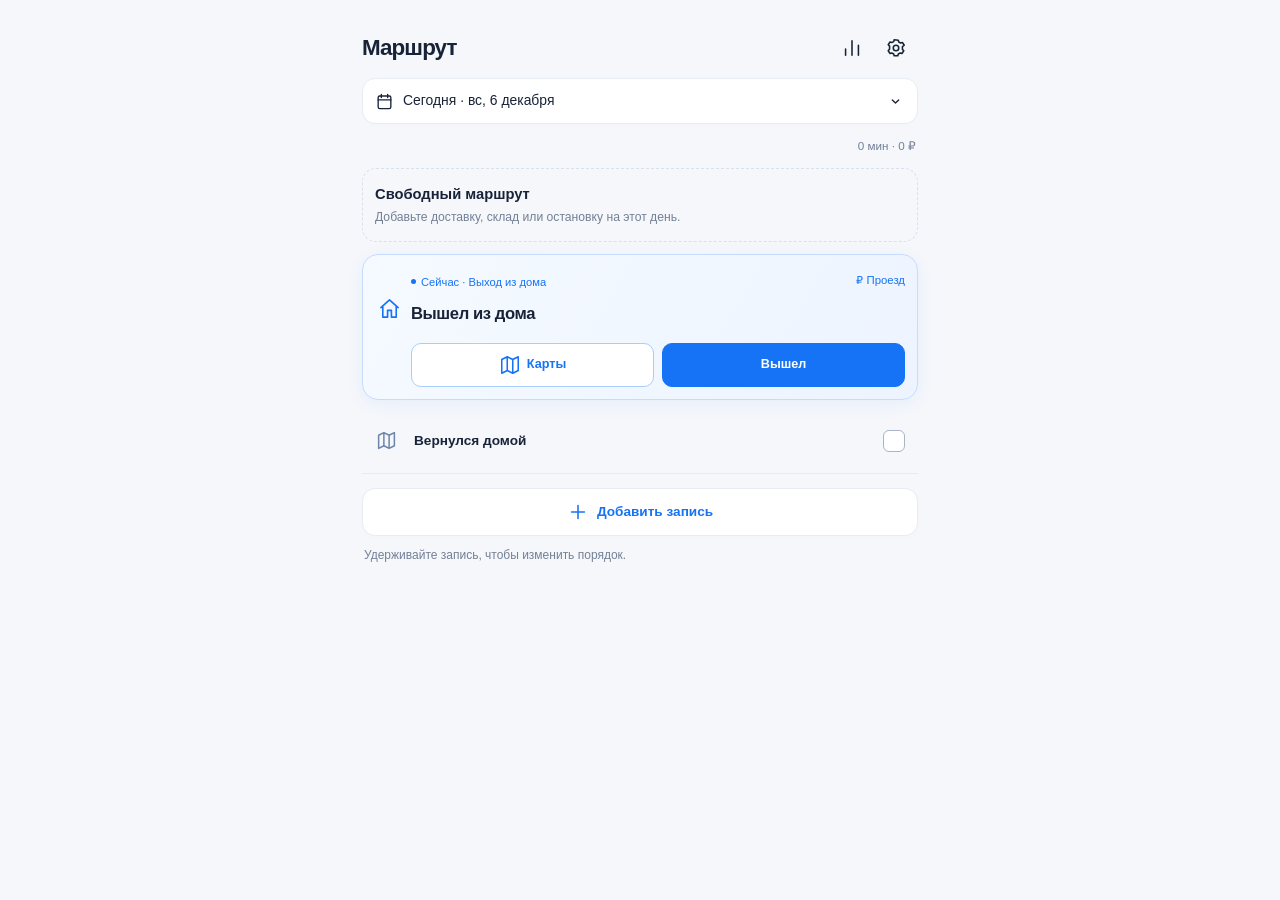
==== index.html @ 7db44a24 "Add files via upload" ====
<!DOCTYPE html>

<html lang="ru">
<head>
<meta charset="utf-8"/>
<meta content="telephone=no" name="format-detection"/>
<meta content="width=device-width, initial-scale=1, viewport-fit=cover" name="viewport"/>
<meta content="#f5f7fb" name="theme-color"/>
<meta content="yes" name="apple-mobile-web-app-capable"/>
<meta content="default" name="apple-mobile-web-app-status-bar-style"/>
<meta content="Маршруты" name="apple-mobile-web-app-title"/>
<link href="./manifest.webmanifest" rel="manifest"/>
<link href="./icons/apple-touch-icon.png" rel="apple-touch-icon"/>
<title>Маршруты доставок</title>
<style>:root{--bg:#f5f7fb;--card:#fff;--text:#182338;--muted:#738096;--border:#e7ecf3;--panel:#eff3f8;--blue:#1673f5;--blue-soft:#eaf3ff;--danger:#dc4b52;--radius:16px;color-scheme:light}
*{box-sizing:border-box}html{font-size:16px;background:var(--bg);-webkit-text-size-adjust:100%;text-size-adjust:100%}body{margin:0;background:var(--bg);color:var(--text);font-family:-apple-system,BlinkMacSystemFont,'Segoe UI',sans-serif;line-height:1.4;-webkit-tap-highlight-color:transparent;overflow-wrap:anywhere}button,input,textarea,select{font:inherit}button,a{touch-action:manipulation}button{color:inherit;cursor:pointer}button:disabled{opacity:.4;cursor:default}button:active:not(:disabled){filter:brightness(.97)}button svg,a svg,.data-symbol svg,.result-check svg{width:22px;height:22px;fill:none;stroke:currentColor;stroke-width:1.7;stroke-linecap:round;stroke-linejoin:round;flex:none}button:focus-visible,a:focus-visible{outline:3px solid #7ab4ff;outline-offset:2px}[hidden]{display:none!important}.sr-only{position:absolute!important;width:1px;height:1px;overflow:hidden;clip-path:inset(50%);white-space:nowrap}.app{width:100%;max-width:600px;margin:auto;padding:max(14px,env(safe-area-inset-top)) max(14px,env(safe-area-inset-right)) calc(28px + env(safe-area-inset-bottom)) max(14px,env(safe-area-inset-left))}.view{display:none;min-width:0}.view.active{display:block;animation:view-in .18s ease-out}h1{font-size:1.4rem;font-weight:650;line-height:1.25;letter-spacing:-.04em;margin:0}h2{font-size:.79rem;color:var(--muted);font-weight:550;margin:24px 2px 9px}h3{margin:0;font-size:1rem;font-weight:600}.muted{color:var(--muted)}.between,.summary-head{display:flex;align-items:center;justify-content:space-between;gap:8px}.icon-btn,.back-btn{min-width:44px;min-height:44px;border:0;border-radius:12px;background:transparent;display:inline-flex;align-items:center;justify-content:center;gap:4px;color:var(--text);padding:8px}.icon-btn{width:44px;height:44px;font-size:26px}.focus-route-head,.profile-head{display:flex;align-items:center;gap:4px;margin-bottom:8px;min-height:44px}.focus-route-head h1{flex:1}.header-actions{display:flex;gap:0}.page-header{display:flex;align-items:center;gap:2px;flex-wrap:wrap;margin-bottom:20px;min-height:44px}.page-header .back-btn span{display:none}.page-header h1{flex:1}.page-sub{font-size:.8rem;color:var(--muted);margin:8px 0 20px;width:100%}.tabs{display:none!important}.card,.data-group,.places-list{background:var(--card);border:1px solid var(--border);border-radius:var(--radius);box-shadow:0 3px 12px #26385103;overflow:hidden}
/* Shared calendar and route summary */
.profile-calendar{border:0;margin-bottom:14px;background:none}.calendar-toggle{width:100%;display:flex;align-items:center;gap:9px;min-height:46px;padding:8px 12px;border:1px solid var(--border);border-radius:13px;background:white;text-align:left;font-size:.87rem;box-shadow:0 2px 8px #26385102}.calendar-toggle>span:first-of-type{flex:1;font-weight:500}.calendar-toggle svg{width:19px;height:19px}.calendar-toggle .collapse-affordance{display:flex;align-items:center}.collapse-affordance svg{transition:transform .2s}.calendar-toggle[aria-expanded=true] .collapse-affordance svg{transform:rotate(180deg)}.calendar-collapse{display:grid;grid-template-rows:1fr;transition:grid-template-rows .2s,opacity .18s;opacity:1}.calendar-collapse.collapsed{grid-template-rows:0fr;opacity:0;visibility:hidden;transition:grid-template-rows .2s,opacity .18s,visibility 0s .2s}.calendar-clip{min-height:0;overflow:hidden}.calendar-content{background:white;border:1px solid var(--border);border-radius:14px;margin-top:6px;padding:8px 7px 10px;box-shadow:0 4px 16px #28395004}.calendar-nav{display:flex;align-items:center;justify-content:space-between}.calendar-nav h2{color:var(--text);font-size:.94rem;font-weight:600;margin:0}.calendar-weekdays,.calendar-days{display:grid;grid-template-columns:repeat(7,minmax(0,1fr));gap:0}.calendar-weekdays{font-size:.7rem;color:var(--muted);text-align:center;padding:7px 0}.calendar-day{min-width:0;width:100%;height:44px;border:0;background:none;border-radius:10px;display:flex;flex-direction:column;align-items:center;justify-content:center;font-size:.8rem;position:relative;color:var(--text);gap:3px}.calendar-day[aria-pressed=true]{background:var(--blue);color:white}.calendar-day.today:not([aria-pressed=true]){box-shadow:inset 0 0 0 1px #a7ceff;color:var(--blue);font-weight:600}.calendar-mark{height:4px;display:grid;place-items:center}.calendar-dot,.today-dot{width:4px;height:4px;display:block;border-radius:50%;background:var(--blue)}.calendar-day[aria-pressed=true] .calendar-dot{background:white}.calendar-legend,.profile-day{display:none}.calendar-foot{display:flex;align-items:center;justify-content:space-between;padding:8px 4px 0;color:var(--muted);font-size:.7rem;gap:8px}.calendar-foot button{min-height:44px;border:0;background:none;color:var(--blue);padding:4px 8px;font-size:.75rem}.summary{background:none;padding:0;margin:0 2px 14px;border:0;box-shadow:none;display:grid;grid-template-columns:1fr auto;gap:7px;align-items:center}.progress-head{font-size:.78rem;font-weight:500;min-width:0}.progress-track{height:5px;grid-column:1/-1;grid-row:2;background:#e5eaf1;border-radius:9px;overflow:hidden}.progress-fill{height:100%;width:0;background:var(--blue);border-radius:9px;transition:width .22s ease}.route-metrics{font-size:.73rem;color:var(--muted);white-space:nowrap;grid-column:2;grid-row:1}.time-row{grid-column:1/-1;display:flex;align-items:center;justify-content:space-between;gap:8px;font-size:.73rem;margin:0}.elapsed-time{color:var(--muted)}.pause-btn{display:flex;align-items:center;justify-content:center;gap:5px;padding:7px 10px;min-height:44px;background:var(--blue-soft);color:var(--blue);border:0;border-radius:10px;font-size:.77rem;font-weight:550}.pause-btn svg{width:16px;height:16px}.archive-route{display:none}.pause-banner{display:flex;align-items:center;gap:10px;border:1px solid #f6e5bd;background:#fff9ee;border-radius:15px;padding:12px;margin:0 0 12px}.pause-banner .pause-icon{color:#af7926;background:#fff0d1;border-radius:50%;padding:10px;display:grid;place-items:center}.pause-banner .pause-icon svg{width:20px;height:20px;fill:none;stroke:currentColor;stroke-width:1.7}.pause-banner .pause-copy{flex:1;font-size:.76rem;min-width:0;color:var(--muted)}.pause-copy strong{display:block;color:var(--text);font-size:.95rem;font-weight:600;margin-bottom:2px}.pause-copy span{display:block}.pause-banner button{min-height:44px;padding:8px 12px;flex:none}
/* Route cards: full addresses, compact secondary data, separate buttons */
#deliveryList{display:flex;flex-direction:column;gap:0}.delivery-card{position:relative;min-width:0;padding:10px 2px;margin:0;border:0;border-bottom:1px solid var(--border);background:none;transition:background .16s}.delivery-row{display:grid;grid-template-columns:30px minmax(0,1fr) auto;gap:8px;align-items:center}.delivery-icon{width:30px;color:#60708a;display:grid;place-items:center;position:static;font-size:.78rem}.delivery-icon .map-btn{width:30px;min-width:30px;min-height:44px;background:none;border:0;padding:4px;border-radius:10px;display:grid;place-items:center;color:#6b85a8}.delivery-icon .map-btn svg{width:21px;height:21px}.delivery-main{min-width:0;user-select:none;-webkit-user-select:none;-webkit-touch-callout:none;touch-action:pan-y}.delivery-meta{font-size:.86rem;line-height:1.3;color:var(--text);font-weight:550;letter-spacing:-.018em;overflow-wrap:anywhere}.delivery-title{font-size:.73rem;font-weight:500;color:var(--muted);margin-top:3px;line-height:1.3;display:-webkit-box;-webkit-line-clamp:1;-webkit-box-orient:vertical;overflow:hidden}.delivery-title.addressless{font-size:.86rem;color:var(--text);font-weight:550;margin:0}.delivery-note{font-size:.72rem;color:var(--muted);margin-top:3px;line-height:1.3;display:-webkit-box;-webkit-line-clamp:2;-webkit-box-orient:vertical;overflow:hidden;white-space:pre-line}.delivery-note a{color:var(--blue)}.delivery-details{font-size:.72rem;color:var(--muted);line-height:1.3;display:flex;flex-wrap:wrap;gap:2px 6px;margin-top:3px}.delivery-client{max-width:100%;overflow:hidden;text-overflow:ellipsis;white-space:nowrap}.deadline{color:#53677e;font-variant-numeric:tabular-nums}.overdue .deadline{color:var(--danger)}.nearest .deadline{color:var(--blue)}.delivery-status{font-size:.69rem;color:var(--muted);font-variant-numeric:tabular-nums}.delivery-controls{display:flex;align-items:center;justify-content:flex-end;flex-wrap:wrap;gap:2px;min-width:44px;width:auto}.done-btn{width:44px;height:44px;min-height:44px;background:none;border:0;padding:0;display:flex;align-items:center;justify-content:center;border-radius:10px}.check-circle{width:22px;height:22px;display:grid;place-items:center;border:1.4px solid #a9b5c5;border-radius:6px;color:transparent;background:white;transition:background .16s,transform .16s}.check-circle svg{width:16px;height:16px;stroke-width:2}.done .check-circle{background:var(--blue);color:white;border-color:var(--blue)}.done .delivery-meta{color:#607087;font-weight:500}.done .delivery-title{color:#8a96a6}.done .delivery-icon .map-btn{color:#9ba9bc}.contact-actions{display:flex;align-items:center;gap:2px}.contact-actions a{display:grid;place-items:center;width:44px;height:44px;min-width:44px;min-height:44px;background:#fff;border:1px solid var(--border);border-radius:10px;text-decoration:none;color:var(--blue);padding:0}.contact-actions a[href*="wa.me"]{color:#23a477}.contact-actions svg{width:18px;height:18px}.queue-card.has-contact-actions .delivery-controls{width:88px}.queue-card.has-contact-actions .done-btn{margin-left:auto}.queue-card.has-contact-actions .contact-actions{order:0}.queue-card.has-contact-actions .done-btn{order:1}.focus-hero{background:linear-gradient(120deg,#f5faff,#edf4ff);border:1px solid #c5dcfd;border-radius:16px;box-shadow:0 4px 18px #1775ef10;padding:12px;margin:0 0 9px}.focus-hero .delivery-row{grid-template-columns:30px minmax(0,1fr);gap:8px}.focus-hero .delivery-icon{grid-column:1;grid-row:1;align-self:start;margin-top:30px;color:var(--blue)}.focus-hero .delivery-icon>svg{width:23px;height:23px;fill:none;stroke:currentColor;stroke-width:1.7;stroke-linecap:round;stroke-linejoin:round}.focus-hero .delivery-main{grid-column:2;grid-row:1}.next-label{font-size:.7rem;font-weight:500;color:var(--blue);margin-bottom:6px;line-height:1.3;letter-spacing:0}.next-label:before{content:'';width:5px;height:5px;background:var(--blue);border-radius:50%;display:inline-block;margin-right:5px;vertical-align:middle}.focus-hero .delivery-meta,.focus-hero .delivery-title.addressless{font-size:1.04rem;font-weight:600;color:var(--text);line-height:1.3;letter-spacing:-.025em}.focus-hero .delivery-title{font-size:.75rem}.focus-hero .delivery-details{font-size:.77rem;margin-top:4px}.focus-hero .delivery-note{font-size:.75rem;margin-top:4px}.focus-hero .delivery-controls{grid-column:2;display:flex;flex-direction:column;gap:7px;margin-top:3px;width:100%;align-items:stretch}.hero-tools{display:flex;align-items:center;justify-content:space-between;gap:8px}.hero-tools .contact-actions{margin-left:auto}.hero-actions{display:grid;grid-template-columns:minmax(0,1fr) minmax(0,1fr);gap:8px}.focus-hero .hero-actions .map-btn,.focus-hero .hero-actions .done-btn{width:100%;min-height:44px;height:auto;display:flex;align-items:center;justify-content:center;gap:6px;padding:9px 7px;border-radius:10px;font-size:.79rem;font-weight:550}.focus-hero .hero-actions .map-btn{color:var(--blue);border:1px solid #aacdfd;background:#fff}.focus-hero .hero-actions .done-btn{color:white;background:var(--blue);border:1px solid var(--blue)}.focus-hero .hero-actions .check-circle{display:none}.hero-fare{padding:0;background:none!important;border:0!important;min-width:0}.hero-fare .fare-chip{display:flex;align-items:center;gap:5px;min-height:44px;border:0;background:none;color:var(--blue);padding:7px 2px;font-size:.75rem;min-width:44px}.hero-fare .fare-chip span{background:none;border:0;font-size:inherit;padding:0;border-radius:0;white-space:nowrap}.fare-leg{min-height:44px}.completed-toggle{display:flex;align-items:center;justify-content:space-between;gap:8px;background:#fff;border:1px solid var(--border);border-radius:13px;min-height:48px;padding:10px 12px;text-align:left;font-size:.78rem;color:#60738a;font-weight:500;margin:9px 0}.completed-toggle[aria-expanded=true] svg{transform:rotate(180deg)}.focus-completed{display:none}#deliveryList.completed-expanded .focus-completed,#deliveryList.reordering .focus-completed{display:block}.add-btn{width:100%;display:flex;justify-content:center;align-items:center;gap:8px;min-height:48px;border:1px solid var(--border);border-radius:13px;background:white;color:var(--blue);font-size:.85rem;font-weight:550;margin-top:14px;box-shadow:0 2px 8px #26385103}.route-result{padding:18px 14px;margin-bottom:10px;border:1px solid #dbe8fb;border-radius:16px;background:linear-gradient(130deg,#eef5ff,#f8fbff);text-align:center}.result-top{display:flex;align-items:center;justify-content:center;gap:12px}.result-check{display:grid;place-items:center;width:44px;height:44px;border-radius:50%;background:var(--blue);color:white;box-shadow:0 0 0 8px #dcecff}.route-result strong{display:block;font-size:1.2rem;font-weight:600}.route-result .result-sub{font-size:.77rem;color:var(--muted);margin-top:3px}.result-metrics{display:flex;justify-content:space-between;gap:6px;border-top:1px solid #dce7f5;margin-top:18px;padding-top:12px;font-size:.78rem;font-weight:550}.result-metrics span+span{border-left:1px solid #d9e2ee;padding-left:10px}.result-sub{display:block}.empty-route{padding:15px 12px;margin:0 0 12px;border:1px dashed #d7e1ee;border-radius:14px;font-size:.76rem;color:var(--muted)}.empty-route strong{font-size:.92rem;font-weight:550;display:block;margin-bottom:4px;color:var(--text)}
/* Stats and lists */
.profile-head h1{flex:1}.period-control{display:flex;background:#eaf0f8;border-radius:11px;padding:3px;gap:2px;margin-bottom:13px}.period-control button{flex:1;min-width:0;min-height:44px;border:0;background:none;color:var(--muted);font-size:.78rem;border-radius:9px}.period-control button[aria-pressed=true]{color:var(--blue);background:white;box-shadow:0 1px 5px #2039580c;font-weight:550}.totals-heading{display:flex;align-items:center;justify-content:center;gap:8px;margin:0 0 10px}.totals-heading h2{font-size:.92rem;margin:0;color:var(--text);text-align:center;flex:1}.totals-info{font-size:16px;color:var(--muted)}.totals-explanation{font-size:.75rem;color:var(--muted);background:var(--blue-soft);padding:12px;border-radius:12px}.stats-grid{display:grid;grid-template-columns:minmax(0,1fr) minmax(0,1fr);background:white;border:1px solid var(--border);border-radius:15px;overflow:hidden;gap:0}.stat-card{padding:14px;min-width:0;display:flex;flex-direction:column;gap:5px}.stat-card:nth-child(odd){border-right:1px solid var(--border)}.stat-card:nth-child(-n+2){border-bottom:1px solid var(--border)}.stat-card>span{font-size:.74rem;color:var(--muted)}.stat-card strong{font-size:1.1rem;font-weight:600;letter-spacing:-.02em}.stats-chart,.stats-history{margin-top:16px;padding:13px;background:#fff;border:1px solid var(--border);border-radius:15px}.stats-chart h2,.stats-history h2{margin:0 0 12px;color:var(--text);font-size:.9rem;font-weight:550}.bars{display:flex;align-items:end;gap:8px;overflow-x:auto;min-height:142px;padding:0 2px 5px}.bar-column{flex:1;min-width:28px;display:flex;flex-direction:column;align-items:center;justify-content:end;gap:5px;font-size:.68rem;color:var(--muted)}.bar-column strong{font-size:.7rem;font-weight:500;color:var(--text)}.bar-fill{width:70%;max-width:44px;border-radius:6px 6px 0 0;background:linear-gradient(#1673f5,#4396ff);min-height:3px}.history-card{width:100%;display:flex;align-items:center;gap:8px;justify-content:space-between;text-align:left;border:0;border-bottom:1px solid var(--border);padding:11px 0;background:none;min-height:60px;border-radius:0;box-shadow:none}.history-card:last-child{border:0}.history-card>span:first-child{flex:1}.history-date{display:block;font-size:.83rem;font-weight:550}.history-meta{display:block;font-size:.7rem;color:var(--muted);margin-top:3px}.history-fare{font-size:.79rem;color:var(--text);font-weight:500}.chevron{font-size:22px;color:#94a2b6}.history-card svg{width:17px;height:17px;color:#94a2b6}.stats-export{margin-top:12px;width:100%}.data-btn,.place-row{width:100%;min-height:66px;display:flex;align-items:center;gap:11px;padding:12px;text-align:left;background:#fff;border:0;color:var(--text)}.data-btn+.data-btn,.place-row+.place-row{border-top:1px solid var(--border)}.data-symbol{width:34px;height:34px;border-radius:50%;background:#f0f5fe;color:#5578a5;display:grid;place-items:center;flex:none;font-size:18px}.data-label,.place-row-content{min-width:0;flex:1}.data-label strong,.place-row strong{font-size:.84rem;font-weight:500;display:block}.data-label small,.place-row-content>span{display:block;font-size:.73rem;color:var(--muted);margin-top:3px}.place-row small{display:block;font-size:.69rem;color:var(--blue);margin-top:3px}.place-row svg{width:18px;height:18px}.note{font-size:.75rem;color:var(--muted);line-height:1.4;margin:11px 2px}.empty{padding:22px 12px;color:var(--muted);font-size:.78rem;text-align:center}.empty strong{display:block;font-size:.9rem;color:var(--text);font-weight:550;margin-bottom:5px}.danger .data-symbol{color:var(--danger);background:#fff1f1}.danger .data-label strong{color:var(--danger)}.settings-actions .action{width:100%}.settings-parameters,.place-editor{background:white;border:1px solid var(--border);padding:12px;border-radius:15px}.place-add{width:100%;margin-bottom:12px}.place-editor .form-actions{margin-top:15px}.install{padding:12px;margin-top:20px}.install summary{min-height:44px;display:flex;align-items:center;font-size:.8rem;font-weight:550}.file-input{display:none}.offline-status{font-size:.76rem;color:var(--muted)}
/* Full height edit surface with independent field scroller */
label{display:block;color:var(--muted);font-size:.73rem;font-weight:450;margin-bottom:10px;min-width:0}input,select,textarea{display:block;width:100%;min-width:0;max-width:100%;min-height:46px;font-size:16px!important;color:var(--text);background:#fff;border:1px solid #dfe7f1;border-radius:10px;padding:10px 11px;margin:5px 0 0;outline:none;box-shadow:none}input:focus,select:focus,textarea:focus{border-color:#8cbdff;box-shadow:0 0 0 2px #e4f0ff}textarea{height:84px;resize:vertical;line-height:1.4}input[type=date],input[type=time],input[type=datetime-local]{-webkit-appearance:none;appearance:none;min-width:0;width:100%}.form-grid{display:grid;grid-template-columns:minmax(0,1fr) 110px;gap:10px}.field-hint{display:block;font-size:.68rem;font-weight:400;margin-top:5px;line-height:1.3}.action{min-height:44px;border:1px solid var(--border);border-radius:11px;padding:10px 13px;background:white;color:var(--blue);font-size:.83rem;font-weight:500}.action.primary{border-color:var(--blue);background:var(--blue);color:white}.action.secondary{border:0;background:none;color:var(--muted)}.form-actions{display:flex;gap:9px;background:white;padding:10px 0 0;margin-top:6px}.form-actions button{flex:1}.error{font-size:.76rem;color:var(--danger);margin:10px 0}.editor-delete{width:100%;min-height:44px;background:#fff5f5;border:1px solid #ffe5e7;color:var(--danger);border-radius:11px;font-size:.8rem;margin-top:7px}.modal{position:fixed;inset:0;z-index:50;display:none;align-items:flex-end;justify-content:center;background:#162a4540;overscroll-behavior:none;touch-action:pan-y}.modal.open{display:flex}.sheet{width:100%;max-width:600px;max-height:calc(var(--viewport-height,100dvh) - 16px);overflow-y:auto;overscroll-behavior:contain;background:#fff;border-radius:22px 22px 0 0;padding:8px 16px max(16px,env(safe-area-inset-bottom));box-shadow:0 -6px 35px #1b355c15;animation:sheet-in .18s ease-out}.modal.closing{background:#162a4500;transition:background .2s}.modal.closing .sheet{animation:sheet-out .2s ease-in forwards;pointer-events:none}.handle{width:32px;height:4px;background:#d7e0eb;border-radius:4px;margin:0 auto 10px}.sheet-head{display:flex;align-items:center;justify-content:space-between;min-height:44px;margin:0 0 10px}.sheet-title{font-size:1.18rem;font-weight:600;color:var(--text);margin:12px 0 16px;letter-spacing:-.03em}.sheet-head .sheet-title{margin:0}.sheet-head .icon-btn{font-size:27px;color:var(--blue)}#deliveryForm .sheet{height:calc(var(--viewport-height,100dvh) - max(8px,env(safe-area-inset-top)));max-height:calc(var(--viewport-height,100dvh) - max(8px,env(safe-area-inset-top)));display:flex;flex-direction:column;padding-top:10px;overflow:hidden;background:var(--bg)}#editor{display:flex;flex-direction:column;flex:1;min-height:0;overflow:hidden}#editor .editor-fields{flex:1;min-height:0;overflow-y:auto;overscroll-behavior:contain;padding:0 2px 8px;scroll-padding:12px}#editor .editor-actions{flex:none;position:static;margin:0;background:var(--bg);padding-top:10px}#editor label:not(.form-grid label){padding:9px 11px;background:white;border:1px solid var(--border);border-radius:12px}#editor label input,#editor label textarea,#editor label select{border:0;border-radius:6px;margin:0;padding:5px 0;min-height:34px;background:none}#editor label input:focus,#editor label textarea:focus,#editor label select:focus{box-shadow:0 1px 0 var(--blue)}#editor .form-grid{grid-template-columns:minmax(0,1fr) 115px}#editor .form-grid label{background:white;border:1px solid var(--border);border-radius:12px;padding:9px 11px}#editor textarea{height:64px}.place-choose{width:100%;display:flex;align-items:center;gap:8px;min-height:44px;padding:10px 11px;background:var(--blue-soft);border:1px solid #dceaff;border-radius:11px;margin:0 0 10px;color:var(--blue);font-size:.77rem}.place-choose span{flex:1;text-align:left}.place-choose svg{width:18px;height:18px}.place-picker{margin-bottom:12px;border:1px solid var(--border);border-radius:12px;overflow:hidden}.menu-action{display:block;min-height:48px;width:100%;padding:12px;background:var(--panel);border:0;border-radius:11px;text-align:left;font-size:.86rem;margin-bottom:8px}.map-link{color:var(--blue);text-decoration:none}.map-link[aria-disabled=true]{opacity:.4;pointer-events:none}.phone-link{color:var(--blue);display:inline-flex;align-items:center;min-height:44px}.fare-presets{display:flex;flex-wrap:wrap;gap:6px;margin:10px 0}.fare-list-item{display:flex;align-items:center;justify-content:space-between;width:100%;gap:8px;min-height:60px;background:white;border:0;border-bottom:1px solid var(--border);padding:12px 0;text-align:left;font-size:.8rem}.fare-list-item span{flex:1;min-width:0}.fare-list-item small{display:block;font-size:.69rem;color:var(--muted);margin-top:3px}.fare-list-item strong{font-weight:550;white-space:nowrap}.completion-sheet{text-align:center;padding-top:20px}.completion-check{background:var(--blue);color:white;width:52px;height:52px;border-radius:50%;margin:12px auto 20px;display:grid;place-items:center;box-shadow:0 0 0 10px var(--blue-soft)}.completion-check svg{width:28px;height:28px;stroke:currentColor;stroke-width:2;fill:none}.completion-duration{font-size:1.4rem;font-weight:600;margin:0 0 12px}.completion-sheet .action{width:100%;margin-top:10px}.toast,.fare-undo{position:fixed;z-index:70;bottom:calc(18px + env(safe-area-inset-bottom));left:50%;transform:translateX(-50%);width:max-content;max-width:calc(100% - 28px);background:#243651;color:white;border-radius:12px;padding:11px 14px;font-size:.78rem;box-shadow:0 4px 18px #20375425}.fare-undo{display:flex;align-items:center;gap:14px;z-index:69}.fare-undo button{border:0;color:#8fc6ff;background:none;min-height:44px;padding:0 5px;font-size:.78rem}.fare-undo:not([hidden])~.toast{bottom:calc(88px + env(safe-area-inset-bottom))}html.scroll-locked{overflow:hidden;overscroll-behavior:none}body.modal-open{position:fixed;left:0;right:0;width:100%;overflow:hidden;overscroll-behavior:none}.reorder-controls{display:flex;align-items:center;gap:4px}.drag-handle,.move-btn{width:44px;min-height:44px;border:0;background:var(--blue-soft);color:var(--blue);border-radius:9px;font-size:18px}.drag-handle{touch-action:none}.move-row{display:flex;flex-direction:column;gap:3px}.reordering>*{order:0!important}.reordering .delivery-card{background:white;border:1px solid var(--border);border-radius:12px;margin-bottom:6px;padding:9px}.reordering .delivery-controls,.reordering .completed-toggle,.reordering .fare-leg,.reordering .route-result,.reordering .empty-route{display:none!important}.reordering .delivery-row{display:flex;align-items:center}.reordering .delivery-main{flex:1;min-width:0}.reordering .delivery-icon{margin:0;position:static}.reordering .delivery-icon .map-btn{display:none}.reordering .focus-hero .delivery-main{grid-column:auto}.reordering .next-label{display:none}.reordering .delivery-card.dragging{z-index:5;outline:2px solid #86b8ff;box-shadow:0 8px 22px #1b65c72a;background:#f1f7ff;opacity:.95}.day-finished .route-result{animation:completion-in .32s ease-out}.focus-enter{animation:view-in .2s ease-out}@keyframes view-in{from{opacity:.55;transform:translateY(4px)}to{opacity:1;transform:none}}@keyframes sheet-in{from{opacity:.6;transform:translateY(18px)}to{opacity:1;transform:none}}@keyframes sheet-out{to{opacity:0;transform:translateY(18px)}}@keyframes completion-in{from{opacity:.5;transform:scale(.97)}to{opacity:1;transform:none}}
@media(min-width:480px){.app{padding:26px 22px 40px}.queue-card.has-contact-actions .delivery-controls{width:auto;flex-wrap:nowrap}.queue-card.has-contact-actions .done-btn{margin:0}.sheet{margin-bottom:12px;border-radius:20px}#deliveryForm .sheet{height:min(860px,calc(var(--viewport-height,100dvh) - 24px))}}
@media(max-width:350px){.app{padding-left:10px;padding-right:10px}.delivery-row{grid-template-columns:26px minmax(0,1fr) auto;gap:5px}.delivery-icon{width:26px}.queue-card.has-contact-actions .delivery-controls{width:88px}.form-grid,#editor .form-grid{grid-template-columns:1fr}.result-metrics{font-size:.73rem}.pause-banner{gap:7px}.pause-banner button{padding:8px}.pause-banner .pause-icon{padding:7px}.route-metrics{font-size:.68rem}.sheet{padding-left:12px;padding-right:12px}.stats-grid .stat-card{padding:12px}}
@media(prefers-reduced-motion:reduce){*,*:before,*:after{animation:none!important;transition:none!important;scroll-behavior:auto!important}}
/* Fare shares the header line; communication actions share a single row. */
.focus-hero .hero-fare{position:absolute;right:12px;top:8px;max-width:92px}
.focus-hero .hero-fare .fare-chip{font-size:.71rem;min-height:36px;justify-content:flex-end;padding:0}
.focus-hero .next-label{min-height:30px;padding-right:86px;display:flex;align-items:center}
.focus-hero .hero-tools:not(:has(.contact-actions)){display:block;height:0;min-height:0}
.queue-card.has-contact-actions .delivery-controls{width:132px;flex-wrap:nowrap}
.queue-card.has-contact-actions .done-btn{margin-left:0}
.queue-card.has-contact-actions .contact-actions{gap:0}
.home-card .delivery-main{display:flex;flex-direction:column}
.home-card .next-label{order:0}.home-card .delivery-title{order:1;color:var(--text);font-weight:550;font-size:.85rem;margin:0}
.home-card .delivery-meta{order:2;color:var(--muted);font-size:.74rem;font-weight:400;margin-top:3px}
.home-card .delivery-details{order:3}.focus-hero.home-card .delivery-title{font-size:1.04rem;font-weight:600}
.focus-hero.home-card .delivery-meta{font-size:.8rem;line-height:1.35}
@media(max-width:350px){.queue-card.has-contact-actions .delivery-controls{width:88px;flex-wrap:wrap}.queue-card.has-contact-actions .done-btn{margin-left:auto}}
.focus-route-head{position:sticky;top:env(safe-area-inset-top);z-index:15;background:var(--bg);padding-top:0;box-shadow:0 5px 8px var(--bg)}

.delivery-row{grid-template-columns:44px minmax(0,1fr) auto;gap:6px}.delivery-icon{width:44px}.delivery-icon .map-btn{width:44px;min-width:44px}.focus-hero .delivery-row{grid-template-columns:28px minmax(0,1fr);gap:8px}.focus-hero .delivery-icon{width:28px}.reordering .delivery-icon{width:28px;flex:none}
@media(max-width:350px){.delivery-row{grid-template-columns:44px minmax(0,1fr) auto;gap:4px}}
#editor .form-grid{grid-template-columns:minmax(0,1fr)}
@media(min-width:480px){#editor .form-grid{grid-template-columns:minmax(0,1fr) 170px}}
.icon-field{position:relative;padding-left:36px!important}.icon-field .field-icon{position:absolute;left:11px;top:14px;width:18px;height:18px;fill:none;stroke:#667f9f;stroke-width:1.7;stroke-linecap:round;stroke-linejoin:round}.settings-parameters .icon-field,.place-editor .icon-field{padding-left:29px!important}.settings-parameters .field-icon,.place-editor .field-icon{left:0;top:18px}
.focus-route-head:before{content:"";position:absolute;left:0;right:0;top:calc(-1 * env(safe-area-inset-top));height:env(safe-area-inset-top);background:var(--bg);pointer-events:none}
</style></head><body><main class="app">
<section class="view active" id="view-route">
<header class="focus-route-head"><h1>Маршрут</h1><div class="header-actions"><button aria-label="Статистика" class="icon-btn" id="routeStats"><svg aria-hidden="true" viewBox="0 0 24 24"><path d="M5 20v-7M12 20V4M19 20V9"></path></svg></button><button aria-label="Настройки" class="icon-btn" id="profileSettings"><svg aria-hidden="true" viewBox="0 0 24 24"><path d="m10 3-.5 2-2 1-2-.5-2 3 1.5 1.5v3L3.5 15l2 3 2-.5 2 1 .5 2h4l.5-2 2-1 2 .5 2-3-1.5-1.5v-3L21 9l-2-3-2 .5-2-1-.5-2Z"></path><circle cx="12" cy="12" r="3"></circle></svg></button></div><button class="icon-btn route-menu" hidden="" id="routeActions">Готово</button></header><section aria-label="Календарь доставок" class="profile-calendar" id="profileCalendar">
<button aria-controls="calendarBody" aria-expanded="true" class="calendar-toggle" id="calendarToggle"><svg aria-hidden="true" viewBox="0 0 24 24"><rect height="16" rx="2" width="16" x="4" y="5"></rect><path d="M8 3v4M16 3v4M4 10h16"></path></svg><span id="selectedDateLabel"></span><span class="collapse-affordance"><span class="sr-only" id="calendarToggleLabel"></span><svg aria-hidden="true" viewBox="0 0 24 24"><path d="m8 10 4 4 4-4"></path></svg></span><small class="sr-only" id="calendarSummary"></small></button>
<div class="calendar-collapse" id="calendarBody"><div class="calendar-clip"><div class="calendar-content">
<div class="calendar-nav"><button aria-label="Предыдущий месяц" class="icon-btn" id="calendarPrev"><svg aria-hidden="true" viewBox="0 0 24 24"><path d="m14 6-6 6 6 6"></path></svg></button><h2 aria-live="polite" id="calendarMonth"></h2><button aria-label="Следующий месяц" class="icon-btn" id="calendarNext"><svg aria-hidden="true" viewBox="0 0 24 24"><path d="m10 6 6 6-6 6"></path></svg></button></div>
<div aria-hidden="true" class="calendar-weekdays"><span>Пн</span><span>Вт</span><span>Ср</span><span>Чт</span><span>Пт</span><span>Сб</span><span>Вс</span></div>
<div aria-label="Выбрать день" class="calendar-days" id="calendarDays" role="group"></div>
<div class="calendar-legend"><span><svg aria-hidden="true" viewBox="0 0 24 24"><path d="M3 6h11v11H3ZM14 10h4l3 4v3h-7M6 17h5M17 17h1"></path><circle cx="6" cy="18" r="2"></circle><circle cx="18" cy="18" r="2"></circle></svg>Были доставки</span><span><svg aria-hidden="true" viewBox="0 0 24 24"><path d="m7 7 10 10M17 7 7 17"></path></svg>Нет выполненных</span></div>
<section aria-labelledby="profileDayTitle" class="profile-day"><header><h3 id="profileDayTitle"></h3><span class="day-status" id="profileDayStatus"></span></header>
<div class="profile-day-metrics"><div><span>Доставки</span><strong id="profileDayDeliveries"></strong></div><div><span>Время</span><strong id="profileDayTime"></strong></div><div><span>Проезд</span><strong id="profileDayFare"></strong></div></div>
<p class="day-note" id="profileDayNote"></p><button class="day-route" id="profileOpenRoute"><span>Открыть маршрут</span><svg aria-hidden="true" viewBox="0 0 24 24"><path d="m10 6 6 6-6 6"></path></svg></button></section>
<div class="calendar-foot"><span id="calendarFoot"></span><button id="calendarToday" type="button">Сегодня</button></div></div></div></div></section>
<input aria-label="Выбрать дату" class="sr-only" id="dayPicker" tabindex="-1" type="date"/>
<div class="archive-route" hidden="" id="archiveRoute"><span id="archiveLabel"></span><button id="archiveToday" type="button">Сегодня</button></div>
<section class="summary"><div class="progress-head"><span aria-live="polite" id="deliveryCount"></span></div><div aria-label="Прогресс доставок" aria-valuemax="100" aria-valuemin="0" class="progress-track" id="progressTrack" role="progressbar"><div class="progress-fill" id="progressFill"></div></div><div class="time-row" hidden="" id="timeRow"><div class="elapsed-time" id="timeInfo"></div><button aria-label="Поставить на паузу" class="pause-btn" id="pauseDay" type="button"><svg aria-hidden="true" viewBox="0 0 24 24"><path d="M8 5v14M16 5v14"></path></svg></button></div><span class="route-metrics" id="routeMetrics"></span></section>
<p class="note" hidden="" id="reorderHint">Тяните за ≡ или нажимайте выше / ниже. Домашние этапы закреплены.</p><section class="pause-banner" hidden="" id="pauseBanner"><span class="pause-icon"><svg aria-hidden="true" viewBox="0 0 24 24"><path d="M4 7h13v7a5 5 0 0 1-5 5H9a5 5 0 0 1-5-5ZM17 8h2a3 3 0 0 1 0 6h-2M8 3v2M12 3v2"></path></svg></span><div class="pause-copy"><strong>На перерыве</strong><span id="pauseDuration"></span><span>Рабочее время на паузе</span></div><button class="action primary" id="resumeDay" type="button">Продолжить</button></section><section aria-label="Остановки маршрута" id="deliveryList"></section><button class="add-btn" id="toggleForm">+ Добавить запись</button><p class="note route-hold-hint">Удерживайте запись, чтобы изменить порядок.</p></section>
<section class="view" id="view-profile">
<header class="profile-head between"><button aria-label="Вернуться к маршруту" class="icon-btn" id="statsBack"><svg aria-hidden="true" viewBox="0 0 24 24"><path d="m14 6-6 6 6 6"></path></svg></button><h1 tabindex="-1">Статистика</h1></header><div aria-label="Период статистики" class="period-control" role="group"><button aria-pressed="false" data-period="week">Неделя</button><button aria-pressed="true" data-period="month">Месяц</button><button aria-pressed="false" data-period="all">Всё время</button></div>
<section aria-labelledby="profileTotalsTitle" class="profile-totals">
<div class="totals-heading"><button aria-label="Предыдущий период" class="icon-btn" id="statsPrev"><svg aria-hidden="true" viewBox="0 0 24 24"><path d="m14 6-6 6 6 6"></path></svg></button><h2 id="profileTotalsTitle">За октябрь</h2><button aria-controls="totalsExplanation" aria-expanded="false" aria-label="Как считаются итоги" class="icon-btn totals-info" id="totalsInfo"><svg aria-hidden="true" viewBox="0 0 24 24"><circle cx="12" cy="12" r="9"></circle><path d="M12 11v6M12 7h.01"></path></svg></button><button aria-label="Следующий период" class="icon-btn" id="statsNext"><svg aria-hidden="true" viewBox="0 0 24 24"><path d="m10 6 6 6-6 6"></path></svg></button></div>
<p class="totals-explanation" hidden="" id="totalsExplanation">Доставлено — выполненные доставки, без склада и остановок. Рабочий день учитывается после отметки выхода. Время — от выхода до возвращения, без пауз. Проезд — только записанные расходы.</p>
<p class="sr-only" id="profileRange"></p>
<div aria-describedby="profileRange" class="stats-grid"><section class="stat-card"><span>Доставлено</span><strong id="statDeliveries"></strong></section><section class="stat-card"><span>Рабочих дней</span><strong id="statDays"></strong></section><section class="stat-card"><span>Время работы</span><strong id="statTime"></strong></section><section class="stat-card"><span>Проезд</span><strong id="statFare"></strong></section></div>
</section><section class="stats-chart"><h2>Доставки по дням</h2><div aria-label="Выполненные доставки по дням" class="bars" id="statsBars"></div><p class="note" hidden="" id="chartEmpty">За этот период нет выполненных доставок.</p></section><section class="stats-history"><h2>История дней</h2><div id="statsHistory"></div></section><button class="action stats-export" id="statsCsv" type="button">Экспорт CSV</button></section>
<section class="view" id="view-places"><header class="page-header"><button class="back-btn" id="placesBack"><svg aria-hidden="true" viewBox="0 0 24 24"><path d="m14 6-6 6 6 6"></path></svg><span>Настройки</span></button><h1 tabindex="-1">Постоянные адреса</h1><p class="page-sub">Сохраните места, чтобы быстро выбирать их в маршруте.</p></header><button class="action primary place-add" id="addPlace" type="button">+ Добавить адрес</button><div class="places-list" id="placesList"></div><p class="note">Изменение или удаление адреса здесь не меняет уже добавленные записи маршрута.</p></section>
<section class="view" id="view-place-edit"><header class="page-header"><button class="back-btn" id="placeBack"><svg aria-hidden="true" viewBox="0 0 24 24"><path d="m14 6-6 6 6 6"></path></svg><span>Постоянные адреса</span></button><h1 id="placeEditorTitle" tabindex="-1">Новый адрес</h1></header><form class="place-editor" id="placeEditor"><label class="icon-field"><svg aria-hidden="true" class="field-icon" viewBox="0 0 24 24"><path d="M5 3h10l4 4v14H5ZM14 3v5h5M8 12h8M8 16h6"></path></svg>Название места<input autocomplete="off" id="pName" maxlength="80" placeholder="Антон, Oskelly, склад…" required="" type="text"/></label><label class="icon-field"><svg aria-hidden="true" class="field-icon" viewBox="0 0 24 24"><path d="M20 10c0 6-8 11-8 11S4 16 4 10a8 8 0 0 1 16 0ZM12 7a3 3 0 1 0 0 6 3 3 0 0 0 0-6"></path></svg>Адрес<input autocomplete="off" id="pAddress" maxlength="180" placeholder="Город, улица и номер дома" required="" type="text"/></label><label class="icon-field"><svg aria-hidden="true" class="field-icon" viewBox="0 0 24 24"><path d="m12 3 9 5v9l-9 5-9-5V8ZM3 8l9 5 9-5M12 13v9"></path></svg>Тип по умолчанию<select id="pType"><option value="delivery">Доставка</option><option value="warehouse">Склад</option><option value="stop">Остановка — без учёта в доставках</option></select><span class="field-hint">Можно изменить для конкретной поездки.</span></label><label class="icon-field"><svg aria-hidden="true" class="field-icon" viewBox="0 0 24 24"><path d="M5 21v-2a7 7 0 0 1 14 0v2ZM12 3a4 4 0 1 0 0 8 4 4 0 0 0 0-8"></path></svg>Имя контакта<input autocomplete="off" id="pClient" maxlength="100" placeholder="Необязательно" type="text"/></label><label class="icon-field"><svg aria-hidden="true" class="field-icon" viewBox="0 0 24 24"><path d="M6 3 3 6c0 7 8 15 15 15l3-3-5-4-2 2c-3-1-5-3-6-6l2-2Z"></path></svg>Телефон<input autocomplete="off" id="pPhone" inputmode="tel" maxlength="40" placeholder="+7 …" type="tel"/></label><label class="icon-field"><svg aria-hidden="true" class="field-icon" viewBox="0 0 24 24"><path d="M5 3h10l4 4v14H5ZM14 3v5h5M8 12h8M8 16h6"></path></svg>Примечание<textarea id="pNote" maxlength="300" placeholder="Например, оставить на ресепшене"></textarea></label><p class="error" hidden="" id="placeError"></p><div class="form-actions"><button class="action" id="placeCancel" type="button">Отмена</button><button class="action primary" type="submit">Сохранить</button></div><button class="editor-delete" hidden="" id="deletePlace" type="button">Удалить адрес</button></form></section>
<section class="view" id="view-settings"><header class="page-header"><button aria-label="Назад" class="back-btn" id="settingsBack"><svg aria-hidden="true" viewBox="0 0 24 24"><path d="m14 6-6 6 6 6"></path></svg><span>Назад</span></button><h1 tabindex="-1">Настройки</h1></header><h2>Маршрут по умолчанию</h2><form class="settings-parameters" id="settingsEditor"><label class="icon-field"><svg aria-hidden="true" class="field-icon" viewBox="0 0 24 24"><path d="m3 11 9-8 9 8M5 10v11h5v-7h4v7h5V10"></path></svg>Домашний адрес<input id="settingsHome" maxlength="180" placeholder="Улица и номер дома" type="text"/></label><label class="icon-field"><svg aria-hidden="true" class="field-icon" viewBox="0 0 24 24"><path d="M12 3h-1a3 3 0 0 0-3 3v3H5v3h3v9h10M6 17h8M8 9h5a4 4 0 0 0 0-8"></path></svg>Стандартная стоимость проезда, ₽<input id="settingsFare" inputmode="decimal" maxlength="10" required="" type="text"/></label><p class="note">Кнопка проезда у текущей остановки записывает расход за следующий участок. Уже записанные суммы не меняются.</p><label class="icon-field"><svg aria-hidden="true" class="field-icon" viewBox="0 0 24 24"><path d="m12 3 9 5v9l-9 5-9-5V8ZM3 8l9 5 9-5M12 13v9"></path></svg>Адрес склада по умолчанию<input id="settingsWarehouse" maxlength="180" placeholder="Шереметьевская 21, м. Марьина Роща" type="text"/></label><label class="icon-field"><svg aria-hidden="true" class="field-icon" viewBox="0 0 24 24"><path d="m3 6 6-3 6 3 6-3v15l-6 3-6-3-6 3ZM9 3v15M15 6v15"></path></svg>Предпочитаемые карты<select id="settingsMaps"><option value="google">Google Maps</option><option value="yandex">Яндекс Карты</option></select><span class="field-hint">Первый вариант в меню карт. При необходимости можно выбрать другой.</span></label><p class="error" hidden="" id="settingsError"></p><div class="settings-actions"><button class="action primary" type="submit">Сохранить</button></div></form><h2>Места</h2><section class="card data-group"><button class="data-btn" id="settingsPlaces"><span class="data-symbol"><svg aria-hidden="true" viewBox="0 0 24 24"><path d="M20 10c0 6-8 11-8 11S4 16 4 10a8 8 0 0 1 16 0Z"></path><circle cx="12" cy="10" r="3"></circle></svg></span><span class="data-label"><strong>Постоянные адреса</strong><small>Склады, рабочие места и клиенты</small></span><span class="chevron">›</span></button></section><h2>Данные</h2><section class="card data-group"><button class="data-btn" id="settingsData"><span class="data-symbol"><svg aria-hidden="true" viewBox="0 0 24 24"><path d="M5 3h10l4 4v14H5zM14 3v5h5M8 12h8M8 16h6"></path></svg></span><span class="data-label"><strong>Данные и резервные копии</strong><small>CSV, JSON и восстановление</small></span><span class="chevron">›</span></button></section><h2>Текущий маршрут · <span id="settingsDayDate"></span></h2><section class="card data-group"><button class="data-btn" id="dayFareButton"><span class="data-symbol">₽</span><span class="data-label"><strong>Проезд за день</strong><small>Все записанные расходы</small></span><span class="chevron">›</span></button><button class="data-btn" id="reorderStart"><span class="data-label"><strong>Изменить порядок</strong><small>Управление стрелками</small></span><span class="chevron">›</span></button><button class="data-btn" id="goToday"><span class="data-label"><strong>Перейти к сегодняшнему дню</strong></span><span class="chevron">›</span></button></section><h2>Приложение</h2><section class="card data-group"><div class="data-btn"><span class="data-symbol"><svg aria-hidden="true" viewBox="0 0 24 24"><path d="M3 9a14 14 0 0 1 18 0M6 12a9 9 0 0 1 12 0M9 15a4 4 0 0 1 6 0M12 19h.01"></path></svg></span><span class="data-label"><strong>Работа офлайн</strong><small id="offlineStatus">Проверяем кэш приложения…</small></span></div><div class="data-btn"><span class="data-label"><strong>Версия интерфейса</strong><small>26 · компактный маршрут</small></span></div></section></section>
<section class="view" id="view-data"><header class="page-header"><button class="back-btn" id="dataBack"><svg aria-hidden="true" viewBox="0 0 24 24"><path d="m14 6-6 6 6 6"></path></svg><span>Настройки</span></button><h1 tabindex="-1">Данные</h1></header><p class="page-sub">Маршруты сохраняются на этом устройстве.</p><h2>Экспорт</h2><section class="card data-group"><button class="data-btn" id="exportCsv"><span class="data-symbol">↓</span><span class="data-label"><strong>Выгрузить CSV</strong><small>Все доставки и время работы</small></span><span class="chevron">›</span></button></section><h2>Резервная копия</h2><section class="card data-group"><button class="data-btn" id="exportJson"><span class="data-symbol">↗</span><span class="data-label"><strong>Создать JSON</strong><small>Сохранить полную копию данных</small></span><span class="chevron">›</span></button><button class="data-btn" id="importJson"><span class="data-symbol">↙</span><span class="data-label"><strong>Восстановить из JSON</strong><small>Заменить данные резервной копией</small></span><span class="chevron">›</span></button></section><p class="note">CSV подойдёт для подсчёта времени за неделю или месяц. JSON — для переноса маршрутов на другой телефон.</p><h2>Опасная зона</h2><section class="card data-group"><button class="data-btn danger" id="clearAll"><span class="data-symbol">×</span><span class="data-label"><strong>Удалить все данные</strong><small>Все дни и доставки на этом устройстве</small></span></button></section><input accept=".json,application/json" class="file-input" id="jsonFile" type="file"/><details class="card install" id="installInfo"><summary>Установка на iPhone</summary><p class="note">Откройте приложение в Safari → «Поделиться» → «На экран Домой». После первого открытия приложение доступно офлайн.</p></details></section></main>
<div aria-labelledby="formTitle" aria-modal="true" class="modal" id="deliveryForm" role="dialog"><section class="sheet"><div class="handle"></div><div class="sheet-head"><h2 class="sheet-title" id="formTitle">Новая доставка</h2><button aria-label="Закрыть" class="icon-btn" id="closeForm">×</button></div><form id="editor"><div class="editor-fields"><button aria-controls="placePicker" aria-expanded="false" class="place-choose" id="choosePlace" type="button"><svg aria-hidden="true" viewBox="0 0 24 24"><path d="M20 10c0 6-8 11-8 11S4 16 4 10a8 8 0 0 1 16 0Z"></path><circle cx="12" cy="10" r="3"></circle></svg><span>Из постоянных адресов</span><svg aria-hidden="true" viewBox="0 0 24 24"><path d="m8 10 4 4 4-4"></path></svg></button><label class="icon-field" hidden="" id="deliveryDateField"><svg aria-hidden="true" class="field-icon" viewBox="0 0 24 24"><path d="M4 5h16v16H4ZM8 3v4M16 3v4M4 10h16"></path></svg>Дата маршрута<input id="fDeliveryDate" type="date"/><span class="field-hint">Запись появится в маршруте выбранного дня.</span></label><div class="place-picker" hidden="" id="placePicker"><div id="placePickerList"></div></div><label class="icon-field"><svg aria-hidden="true" class="field-icon" viewBox="0 0 24 24"><path d="m12 3 9 5v9l-9 5-9-5V8ZM3 8l9 5 9-5M12 13v9"></path></svg>Тип записи<select id="fType"><option value="delivery">Доставка</option><option value="stop">Остановка · не доставка</option><option value="warehouse">Склад</option></select></label><div class="form-grid"><label class="icon-field"><svg aria-hidden="true" class="field-icon" viewBox="0 0 24 24"><path d="m12 3 9 5v9l-9 5-9-5V8ZM3 8l9 5 9-5M12 13v9"></path></svg>Название<input id="fTitle" maxlength="80" placeholder="Забрать заказ" required="" type="text"/></label><label class="icon-field"><svg aria-hidden="true" class="field-icon" viewBox="0 0 24 24"><path d="M12 3a9 9 0 1 0 0 18 9 9 0 0 0 0-18M12 7v5l3 2"></path></svg>Дедлайн<input id="fDeadline" type="time"/></label></div><label class="icon-field"><svg aria-hidden="true" class="field-icon" viewBox="0 0 24 24"><path d="M20 10c0 6-8 11-8 11S4 16 4 10a8 8 0 0 1 16 0ZM12 7a3 3 0 1 0 0 6 3 3 0 0 0 0-6"></path></svg>Адрес<input id="fAddress" maxlength="180" placeholder="Город, улица и номер дома" type="text"/></label><label class="icon-field"><svg aria-hidden="true" class="field-icon" viewBox="0 0 24 24"><path d="M5 21v-2a7 7 0 0 1 14 0v2ZM12 3a4 4 0 1 0 0 8 4 4 0 0 0 0-8"></path></svg>Имя клиента<input autocomplete="name" id="fClient" maxlength="100" placeholder="Анна" type="text"/></label><label class="icon-field"><svg aria-hidden="true" class="field-icon" viewBox="0 0 24 24"><path d="M6 3 3 6c0 7 8 15 15 15l3-3-5-4-2 2c-3-1-5-3-6-6l2-2Z"></path></svg>Телефон<input autocomplete="tel" id="fPhone" inputmode="tel" maxlength="40" placeholder="+7 …" type="tel"/></label><label class="icon-field"><svg aria-hidden="true" class="field-icon" viewBox="0 0 24 24"><path d="M5 3h10l4 4v14H5ZM14 3v5h5M8 12h8M8 16h6"></path></svg>Примечание<textarea id="fNote" maxlength="300" placeholder="Подъезд, этаж, номер заказа…"></textarea></label><label class="icon-field" hidden="" id="completionTimeField"><svg aria-hidden="true" class="field-icon" viewBox="0 0 24 24"><path d="M12 3a9 9 0 1 0 0 18 9 9 0 0 0 0-18M12 7v5l3 2"></path></svg>Время выполнения<input id="fCompletedAt" type="datetime-local"/></label><div class="note" hidden="" id="formRecordStatus"></div><p class="error" hidden="" id="formError"></p><button class="editor-delete" hidden="" id="deleteDelivery" type="button">Удалить запись</button></div><div class="form-actions editor-actions"><button class="action" id="cancelForm" type="button">Отмена</button><button class="action primary" id="saveDelivery" type="submit">Добавить</button></div></form></section></div>
<div aria-labelledby="menuTitle" aria-modal="true" class="modal" id="deliveryMenu" role="dialog"><section class="sheet"><div class="handle"></div><h2 class="sheet-title" id="menuTitle">Открыть в картах</h2><div hidden="" id="menuMapOptions"><label>Адрес для поиска<input autocomplete="off" id="mapQuery" maxlength="240" placeholder="Москва, Шереметьевская улица, 21" type="text"/></label><p class="note map-hint">При необходимости уточните адрес. Это не меняет запись доставки.</p><a class="menu-action map-link" id="menuMaps" rel="noopener noreferrer" target="_blank">Яндекс Карты ↗</a><a class="menu-action map-link" id="menuGoogleMaps" rel="noopener noreferrer" target="_blank">Google Карты ↗</a></div><button class="menu-action" id="menuCancel">Отмена</button></section></div>
<div aria-labelledby="homeFormTitle" aria-modal="true" class="modal" id="homeForm" role="dialog"><section class="sheet"><div class="handle"></div><h2 class="sheet-title" id="homeFormTitle">Домашний адрес</h2><p class="note">Один адрес для выхода и возвращения. Будет использоваться в новых маршрутах.</p><form id="homeEditor"><label>Адрес<input id="homeAddress" maxlength="180" placeholder="Город, улица и номер дома" required="" type="text"/></label><div class="form-actions"><button class="action" data-close="homeForm" type="button">Отмена</button><button class="action primary" type="submit">Сохранить</button></div></form></section></div>
<div aria-labelledby="timeFormTitle" aria-modal="true" class="modal" id="timeForm" role="dialog"><section class="sheet"><div class="handle"></div><h2 class="sheet-title" id="timeFormTitle">Исправить время</h2><form id="timeEditor"><label>Дата и время<input id="eventTime" required="" type="datetime-local"/></label><p class="error" hidden="" id="timeError"></p><div class="form-actions"><button class="action" data-close="timeForm" type="button">Отмена</button><button class="action primary" type="submit">Сохранить</button></div></form></section></div>
<div aria-labelledby="completionTitle" aria-modal="true" class="modal" id="completion" role="dialog"><section class="sheet completion-sheet"><div class="handle"></div><div aria-hidden="true" class="completion-check"><svg viewBox="0 0 24 24"><path d="m5 12 4 4 10-10"></path></svg></div><h2 class="sheet-title" id="completionTitle">День завершён</h2><p class="completion-duration" id="completionDuration"></p><p class="note" id="completionCount"></p><button class="action primary" data-close="completion">Отлично</button></section></div>
<div aria-labelledby="fareTitle" aria-modal="true" class="modal" id="fareForm" role="dialog"><section class="sheet"><div class="handle"></div><h2 class="sheet-title" id="fareTitle">Стоимость проезда</h2><p class="note" id="fareJourney"></p><form id="fareEditor"><label>Сумма, ₽<input id="fareAmount" inputmode="decimal" maxlength="10" required="" type="text"/></label><div class="fare-presets" id="farePresets"></div><p class="error" hidden="" id="fareError"></p><div class="form-actions"><button class="action" data-close="fareForm" type="button">Отмена</button><button class="action primary" type="submit">Сохранить</button></div><button class="editor-delete" id="deleteFare" type="button">Удалить расход</button></form></section></div>
<div aria-labelledby="fareListTitle" aria-modal="true" class="modal" id="fareList" role="dialog"><section class="sheet"><div class="handle"></div><h2 class="sheet-title" id="fareListTitle">Проезд за день</h2><p class="note" id="fareListTotal"></p><div id="fareListItems"></div><button class="menu-action" data-close="fareList">Закрыть</button></section></div>
<div class="fare-undo" hidden="" id="fareUndo" role="status"><span id="fareUndoText"></span><button id="fareUndoButton" type="button">Отменить</button></div><div class="toast" hidden="" id="toast" role="status"></div><script>
(() => {
  'use strict';
  const KEY='courier_routes_v3';
  const $=id=>document.getElementById(id);

  function localDateString(d=new Date()){
    const y=d.getFullYear(),m=String(d.getMonth()+1).padStart(2,'0'),day=String(d.getDate()).padStart(2,'0');
    return `${y}-${m}-${day}`;
  }
  function addDays(iso,n){
    const [y,m,d]=iso.split('-').map(Number);
    const x=new Date(y,m-1,d+n);
    return localDateString(x);
  }
  function prettyDate(iso){
    const [y,m,d]=iso.split('-').map(Number);
    return new Intl.DateTimeFormat('ru-RU',{day:'numeric',month:'long',year:'numeric'}).format(new Date(y,m-1,d));
  }
  function stamp(){
    return new Date().toISOString();
  }
  function timeOnly(iso){
    if(!iso)return '';
    return new Date(iso).toLocaleTimeString('ru-RU',{hour:'2-digit',minute:'2-digit'});
  }
  function minsBetween(a,b){
    if(!a||!b)return null;
    const v=Math.round((new Date(b)-new Date(a))/60000);
    return Number.isFinite(v)&&v>=0?v:null;
  }
  function durationText(mins){
    if(mins===null)return '';
    const h=Math.floor(mins/60),m=mins%60;
    if(h&&m)return `${h} ч ${m} мин`;
    if(h)return `${h} ч`;
    return `${m} мин`;
  }
  function uid(){
    return 'd_'+Date.now().toString(36)+'_'+Math.random().toString(36).slice(2,7);
  }

  function emptyDb(){return {version:3,days:{}}}
  let db=emptyDb();

  function load(){
    try{
      const raw=localStorage.getItem(KEY);
      if(raw){
        const parsed=JSON.parse(raw);
        if(parsed&&parsed.days) db=parsed;
      }
    }catch(_){}
    if(localStorage.getItem(KEY)===null){
      save();
    }
  }
  function save(){
    localStorage.setItem(KEY,JSON.stringify(db));if($('statFare'))renderProfile();
  }
  let draftDays={};
  function ensureDay(date){
    return db.days[date]||(draftDays[date]??={date,startedAt:'',finishedAt:'',deliveries:[]});
  }
  function commitDay(day){day.date=currentDate;db.days[currentDate]=day;save()}
  function isDelivery(d){return !d.kind&&d.type!=='stop'&&d.type!=='warehouse'}
  function actualDeliveries(day){return day.deliveries.filter(isDelivery)}
  const WAREHOUSE_ADDRESS='Шереметьевская 21, м. Марьина Роща';
  function historyDates(){return Object.keys(db.days).filter(date=>{const d=db.days[date];return d.deliveries.length||d.startedAt||d.finishedAt||(d.fares||[]).length}).sort().reverse()}
  function homeAddressFor(day){return day.homeAddress??db.settings?.homeAddress??''}
  function homeStage(day,kind){return {id:'home_'+kind,kind,icon:'🏠',title:kind==='start'?'Вышел из дома':'Вернулся домой',address:homeAddressFor(day),note:'',deadline:'',done:Boolean(kind==='start'?day.startedAt:day.finishedAt),completedAt:kind==='start'?day.startedAt:day.finishedAt}}
  function upgradeLegacy(){
    let changed=false;
    Object.values(db.days).forEach(day=>{
      // Only the exact built-in old start entry is moved; never infer roles from custom names.
      const old=day.deliveries.find(d=>d.title==='Выйти из ЖК «Видный город»'&&d.icon==='🏠'&&d.note==='Старт');
      if(old&&!day.homeStartSource){
        day.homeStartSource={...old};
        if(!day.startedAt&&old.done&&old.completedAt)day.startedAt=old.completedAt;
        day.deliveries=day.deliveries.filter(d=>d!==old);changed=true;
      }
    });
    if(changed)save();
  }
  let currentDate='2026-10-02',editingId=null,reordering=false;

  const expandedStops=new Set();
  let profilePeriod='month';
  let lastFocusId='';
  function renderRoute(){
    const day=ensureDay(currentDate),today=localDateString();
    $('dayPicker').value=currentDate;
    $('archiveRoute').hidden=currentDate===today;
    $('archiveLabel').textContent='Маршрут за '+prettyDate(currentDate).replace(' г.','');
    const total=actualDeliveries(day).length,done=actualDeliveries(day).filter(x=>x.done).length,pct=total?done/total*100:0;
    $('deliveryCount').textContent=total?`${done} из ${total} ${plural(total,'доставки','доставок','доставок')}`:'Доставок пока нет';
    $('progressTrack').setAttribute('aria-valuenow',Math.round(pct));$('progressFill').style.width=pct+'%';
    $('routeActions').hidden=!reordering;$('routeActions').textContent='Готово';$('routeActions').setAttribute('aria-label','Завершить перестановку');
    $('reorderHint').hidden=!reordering;
    const list=$('deliveryList');list.replaceChildren();list.classList.toggle('reordering',reordering);
    const key=currentDate+':focus-completed',expanded=Boolean(day.finishedAt)||expandedStops.has(key);list.classList.toggle('completed-expanded',expanded);
    renderElapsedTime();
    const pending=day.deliveries.filter(d=>!d.done),focus=!day.startedAt?homeStage(day,'start'):day.finishedAt?null:pending[0]||homeStage(day,'finish');
    const stages=[homeStage(day,'start'),...day.deliveries,homeStage(day,'finish')];
    const now=new Date(),nearest=day.deliveries.filter(d=>!d.done&&d.deadline).map(d=>({id:d.id,time:new Date(currentDate+'T'+d.deadline+':00').getTime()})).filter(d=>d.time>=now.getTime()).sort((a,b)=>a.time-b.time)[0];
    const completed=stages.filter(d=>d.done),completedRecords=completed.length;
    const finishOrder=20+day.deliveries.length*3,completedBase=finishOrder+100;
    if(day.finishedAt&&!reordering){const status=document.createElement('section');status.className='route-result';status.style.order='-5';status.innerHTML='<div class="result-top"><span class="result-check">'+checkSvg()+'</span><div><strong>День завершён</strong><span class="result-sub">'+(done===total?'Все доставки выполнены':done+' из '+total+' доставок выполнено')+'</span></div></div><div class="result-metrics"><span>'+done+' '+plural(done,'доставка','доставки','доставок')+'</span><span>'+escapeHtml(durationText(dayTimes(day).work))+'</span><span>'+escapeHtml(money(fareTotal(day)))+'</span></div>';list.append(status)}
    stages.forEach((d,i)=>{
      const hero=!reordering&&d.id===focus?.id,isCompleted=d.done;
      const order=reordering?i*3:hero?0:isCompleted?completedBase+i*3:d.kind==='finish'?finishOrder:10+day.deliveries.indexOf(d)*3;
      const card=buildFocusCard(day,d,{hero,reordering,nearest:d.id===nearest?.id&&currentDate===today,overdue:!d.done&&d.deadline&&new Date(currentDate+'T'+d.deadline+':00')<now});
      card.style.order=String(order);card.classList.toggle('focus-completed',isCompleted);
      if(hero&&lastFocusId!==currentDate+':'+d.id)card.classList.add('focus-enter');
      list.append(card);
    });
    if(!reordering){
      // The fare action belongs to the leg after the focused stop.
      // At the final home stage it edits the incoming return leg. IDs stay stable.
      const focusIndex=focus?stages.findIndex(d=>d.id===focus.id):-1;
      const heroLegIndex=focusIndex>=0?Math.min(focusIndex+1,stages.length-1):-1;
      if(heroLegIndex>0&&heroLegIndex<stages.length){
        const leg=makeFareLeg(day,stages[heroLegIndex-1],stages[heroLegIndex]);
        const holder=list.querySelector('.focus-hero .hero-fare');
        holder.classList.add('fare-leg');holder.removeAttribute('aria-hidden');
        holder.dataset.from=leg.dataset.from;holder.dataset.to=leg.dataset.to;
        holder.replaceChildren(leg.querySelector('button'));

      }
      if(completed.length&&!day.finishedAt){const toggle=document.createElement('button');toggle.type='button';toggle.className='completed-toggle';toggle.style.order=String(completedBase-10);toggle.setAttribute('aria-expanded',String(expanded));toggle.setAttribute('aria-controls','deliveryList');toggle.innerHTML='<span>'+(completedRecords?'Выполнено · '+completedRecords+' '+plural(completedRecords,'остановка','остановки','остановок'):'Выход из дома · '+timeOnly(day.startedAt))+'</span><svg viewBox="0 0 24 24" aria-hidden="true"><path d="m8 10 4 4 4-4"/></svg>';toggle.addEventListener('click',()=>{const open=!list.classList.contains('completed-expanded');list.classList.toggle('completed-expanded',open);toggle.setAttribute('aria-expanded',String(open));if(open)expandedStops.add(key);else expandedStops.delete(key)});list.append(toggle)}
    }
    if(!day.deliveries.length&&!day.startedAt){const empty=document.createElement('div');empty.className='empty-route';empty.style.order='-2';empty.innerHTML='<strong>Свободный маршрут</strong><span>Добавьте доставку, склад или остановку на этот день.</span>';list.append(empty)}
    lastFocusId=focus?currentDate+':'+focus.id:'';
    $('toggleForm').innerHTML='<svg viewBox="0 0 24 24" aria-hidden="true"><path d="M12 5v14M5 12h14"/></svg><span>Добавить запись</span>';
    syncRouteHeader(day,total);renderCalendar();
  }
  function checkSvg(){return '<svg viewBox="0 0 24 24" aria-hidden="true"><path d="m5 12 4 4 10-10"/></svg>'}
  function mapSvg(){return '<svg viewBox="0 0 24 24" aria-hidden="true"><path d="m3 6 6-3 6 3 6-3v15l-6 3-6-3-6 3ZM9 3v15M15 6v15"/></svg>'}
  function homeSvg(){return '<svg viewBox="0 0 24 24" aria-hidden="true"><path d="m3 11 9-8 9 8M5 10v11h5v-7h4v7h5V10"/></svg>'}
  function cubeSvg(){return '<svg viewBox="0 0 24 24" aria-hidden="true"><path d="m12 3 9 5v9l-9 5-9-5V8ZM3 8l9 5 9-5M12 13v9"/></svg>'}
  function buildFocusCard(day,d,options){
    const {hero,reordering,nearest,overdue}=options,number=day.deliveries.slice(0,day.deliveries.indexOf(d)+1).filter(isDelivery).length.toString().padStart(2,'0');
    const card=document.createElement('article');card.dataset.id=d.id;card.className='delivery-card'+(hero?' focus-hero':' queue-card')+(d.kind?' home-card':'')+(d.done?' done':'')+(overdue?' overdue':'')+(nearest?' nearest':'');
    const icon=d.kind?homeSvg():d.type==='warehouse'?cubeSvg():d.type==='stop'?'<svg viewBox="0 0 24 24" aria-hidden="true"><path d="M12 22s8-7 8-13a8 8 0 0 0-16 0c0 6 8 13 8 13Z"/><circle cx="12" cy="9" r="3"/></svg>':hero?cubeSvg():number;
    const type=d.kind==='start'?'Выход из дома':d.kind==='finish'?'Возвращение':d.type==='warehouse'?'Склад':d.type==='stop'?'Остановка':'Доставка';
    const paused=Boolean(activePause(day))&&!day.finishedAt;
    const state=d.done?timeOnly(d.completedAt):d.deadline?'до '+d.deadline:'';
    const actions=!d.kind?contactActionsHtml(d):'';
    card.classList.toggle('has-contact-actions',Boolean(actions));
    card.innerHTML=`<div class="delivery-row">
      <div class="delivery-icon">${hero?icon:'<button class="map-btn" type="button" aria-label="Открыть в картах: '+escapeHtml(d.title)+'" aria-haspopup="dialog">'+mapSvg()+'</button>'}</div>
      <div class="delivery-main">
        ${hero?'<div class="next-label">'+(paused?'Следующая остановка':'Сейчас · '+type)+'</div>':''}
        ${d.address?'<div class="delivery-meta">'+escapeHtml(d.address)+'</div>':''}
        <div class="delivery-title${!d.address?' addressless':''}">${escapeHtml(d.title||'Доставка')}</div>
        ${!d.kind&&(d.clientName||state)?'<div class="delivery-details">'+(d.clientName?'<span class="delivery-client">'+escapeHtml(d.clientName)+'</span>':'')+(state?'<span class="'+(d.done?'delivery-status':'deadline')+'">'+escapeHtml(state)+'</span>':'')+'</div>':state?'<div class="delivery-details"><span class="'+(d.done?'delivery-status':'deadline')+'">'+escapeHtml(state)+'</span></div>':''}
        ${d.note?'<div class="delivery-note">'+noteHtml(d.note)+'</div>':''}
      </div>
      <div class="delivery-controls">
        ${hero?'<div class="hero-tools"><div class="hero-fare"></div>'+actions+'</div><div class="hero-actions"><button class="map-btn" type="button" aria-label="Открыть в картах: '+escapeHtml(d.title)+'" aria-haspopup="dialog">'+mapSvg()+'<span>Карты</span></button>':actions}
        <button class="done-btn" type="button" aria-pressed="${Boolean(d.done)}" aria-label="${d.done?'Снять отметку':'Выполнить'}: ${escapeHtml(d.title)}"><span class="check-circle">${checkSvg()}</span>${hero?'<span>'+(d.kind==='start'?'Вышел':d.kind==='finish'?'Я дома':isDelivery(d)?'Доставлено':'Готово')+'</span>':''}</button>${hero?'</div>':''}
      </div>
    </div>`;
    card.querySelector('.done-btn').addEventListener('click',()=>toggleDelivery(day,d));
    card.querySelector('.map-btn')?.addEventListener('click',()=>{if(!String(d.address||'').trim()){if(d.kind)openHomeForm();else toast('Сначала укажите адрес');return}openMenu(d)});
    const main=card.querySelector('.delivery-main');
    if(!reordering){
      if(!d.kind)enableHold(card);
      main.tabIndex=0;main.setAttribute('role','button');main.setAttribute('aria-haspopup','dialog');main.setAttribute('aria-label',(d.kind?'Настройки: ':'Изменить запись: ')+d.title);
      const edit=()=>{if(performance.now()-lastDayChange<350||performance.now()<suppressClickUntil)return;if(d.kind){if(d.done)openTimeForm(d);else openHomeForm()}else openForm(d)};
      main.addEventListener('click',e=>{if(!e.target.closest('a,button'))edit()});main.addEventListener('keydown',e=>{if(e.target===main&&(e.key==='Enter'||e.key===' ')){e.preventDefault();edit()}});
    }else if(!d.kind){
      card.querySelector('.delivery-controls').remove();card.querySelector('.delivery-icon').innerHTML=icon;
      const controls=document.createElement('div');controls.className='reorder-controls';const index=day.deliveries.indexOf(d);
      controls.innerHTML='<button class="drag-handle" aria-label="Перетащить: '+escapeHtml(d.title)+'">≡</button><div class="move-row"><button class="move-btn move-up" aria-label="Выше: '+escapeHtml(d.title)+'" '+(index===0?'disabled':'')+'>↑</button><button class="move-btn move-down" aria-label="Ниже: '+escapeHtml(d.title)+'" '+(index===day.deliveries.length-1?'disabled':'')+'>↓</button></div>';
      card.querySelector('.delivery-row').append(controls);controls.querySelector('.move-up').addEventListener('click',()=>moveDelivery(d.id,-1));controls.querySelector('.move-down').addEventListener('click',()=>moveDelivery(d.id,1));controls.querySelector('.drag-handle').addEventListener('pointerdown',e=>startDrag(e,card));
    }
    return card;
  }

  function escapeHtml(v){
    return String(v??'').replace(/[&<>"']/g,c=>({'&':'&amp;','<':'&lt;','>':'&gt;','"':'&quot;',"'":'&#039;'}[c]));
  }

  // Link only full Russian numbers; short codes and order IDs stay plain text.

  function contactActionsHtml(d){
    const raw=String(d.phone||'').trim(),digits=raw.replace(/[^0-9]/g,'');
    if(digits.length<7||digits.length>15)return '';
    let international=digits;
    if(digits.length===11&&digits.startsWith('8'))international='7'+digits.slice(1);
    else if(digits.length===10&&!raw.startsWith('+'))international='7'+digits;
    else if(raw.startsWith('00'))international=digits.slice(2);
    const tel=raw.startsWith('+')||international!==digits?'+'+international:digits;
    const whatsapp=international.length>=10&&international.length<=15&&!international.startsWith('0');
    return `<div class="contact-actions"><a href="tel:${tel}" aria-label="Позвонить: ${escapeHtml(d.clientName||d.phone)}"><svg viewBox="0 0 24 24" aria-hidden="true"><path d="M6 3 3 6c0 7 8 15 15 15l3-3-5-4-2 2c-3-1-5-3-6-6l2-2Z"/></svg></a>${whatsapp?`<a href="https://wa.me/${international}" target="_blank" rel="noopener noreferrer" aria-label="Написать в WhatsApp: ${escapeHtml(d.clientName||d.phone)}"><svg viewBox="0 0 24 24" aria-hidden="true"><path d="M20.5 11.5a8.5 8.5 0 0 1-12.7 7.4L3 20l1.2-4.6A8.5 8.5 0 1 1 20.5 11.5Z"/><path d="m8 7-1 2c1 4 3 6 7 7l2-1-2-2-1 1c-2-1-3-2-4-4l1-1Z"/></svg></a>`:''}</div>`;
  }
  function clientHtml(d,hero=false){
    if(!d.clientName&&!d.phone)return '';
    const actions=hero?contactActionsHtml(d):'';
    return `<div class="client-line"><span>${escapeHtml(d.clientName||'Контакт')}</span>${actions}</div>`;
  }
  function noteHtml(value){
    const text=String(value??''),pattern=/\+?[78][ \u00a0-]*(?:\(\d{3}\)|\d{3})[ \u00a0-]*\d{3}[ \u00a0-]*\d{2}[ \u00a0-]*\d{2}/g;
    let html='',offset=0;
    for(const match of text.matchAll(pattern)){
      const before=text[match.index-1]||'',after=text[match.index+match[0].length]||'';
      if(/[\p{L}\p{N}_#+-]/u.test(before)||/[\p{L}\p{N}_-]/u.test(after))continue;
      const digits=match[0].replace(/\D/g,''),phone='+7'+digits.slice(1);
      html+=escapeHtml(text.slice(offset,match.index))+`<a class="phone-link" href="tel:${phone}" aria-label="Позвонить: ${escapeHtml(match[0])}">${escapeHtml(match[0])}</a>`;
      offset=match.index+match[0].length;
    }
    return html+escapeHtml(text.slice(offset));
  }

  function plural(n,one,few,many){return n%100>=11&&n%100<=14?many:n%10===1?one:n%10>=2&&n%10<=4?few:many}
  let menuDelivery=null,activeModal=null;
  let pageLock=null;
  function lockPage(){
    if(pageLock)return;
    pageLock={y:window.scrollY,bodyStyle:document.body.style.cssText};
    document.body.style.top=-pageLock.y+'px';document.body.classList.add('modal-open');document.documentElement.classList.add('scroll-locked');
  }
  function unlockPage(){
    if(!pageLock)return;const state=pageLock;pageLock=null;
    document.body.classList.remove('modal-open','keyboard-open');document.documentElement.classList.remove('scroll-locked');document.body.style.cssText=state.bodyStyle;
    window.scrollTo(0,state.y);
  }
  const modalOrigins=new Map(),modalCloseTimers=new Map();
  function finishModalClose(id,restoreFocus=true,keepLock=false){
    clearTimeout(modalCloseTimers.get(id));modalCloseTimers.delete(id);
    const modal=$(id);if(modal.contains(document.activeElement))document.activeElement.blur();modal.classList.remove('open','closing');modal.inert=false;
    if(activeModal===id){
      activeModal=null;if(!keepLock)unlockPage();
      document.querySelector('.app').inert=false;
      const origin=modalOrigins.get(id);
      if(restoreFocus){
        const cardId=origin?.closest?.('.delivery-card')?.dataset.id;
        const replacement=cardId?[...document.querySelectorAll('.delivery-card')].find(c=>c.dataset.id===cardId)?.querySelector(origin.classList.contains('fare-chip')?'.fare-chip':origin.classList.contains('map-btn')?'.map-btn':'.delivery-main'):null;
        const target=origin?.isConnected?origin:replacement||$('toggleForm');
        (target?.getClientRects().length?target:document.querySelector('#deliveryList .completed-toggle')||$('toggleForm'))?.focus({preventScroll:true});
      }
    }
    modalOrigins.delete(id);
  }
  function showModal(id){
    const origin=activeModal?modalOrigins.get(activeModal):document.activeElement;
    document.querySelectorAll('.modal.open').forEach(modal=>finishModalClose(modal.id,false,true));
    const modal=$(id);modalOrigins.set(id,origin);activeModal=id;
    modal.inert=false;modal.classList.remove('closing');modal.classList.add('open');
    lockPage();
    document.querySelector('.app').inert=true;
  }
  function hideModal(id){
    const modal=$(id);if(!modal.classList.contains('open')||modal.classList.contains('closing'))return;
    if(window.matchMedia('(prefers-reduced-motion: reduce)').matches){finishModalClose(id);return}
    if(modal.contains(document.activeElement))document.activeElement.blur();
    modal.classList.add('closing');modal.inert=true;
    // Keep the backdrop and scroll lock until the exit animation finishes.
    modalCloseTimers.set(id,setTimeout(()=>finishModalClose(id),210));
  }
  function openForm(d=null){
    resetPlacePicker();editingId=d?.id||null;
    $('fType').value=d?.type||'delivery';$('fTitle').value=d?.title||'';$('fDeadline').value=d?.deadline||'';
    $('fClient').value=d?.clientName||'';$('fPhone').value=d?.phone||'';$('fAddress').value=d?.address||'';$('fNote').value=d?.note||'';
    $('formRecordStatus').hidden=!d;$('formRecordStatus').textContent=d?.done?'Статус: выполнено · время отметки можно исправить':'Статус: предстоит выполнить';$('formTitle').textContent=d?'Изменить запись':'Новая запись';$('deleteDelivery').textContent='Удалить запись';
    $('saveDelivery').textContent=d?'Сохранить':'Добавить';
    $('completionTimeField').hidden=!d?.done;$('fCompletedAt').required=Boolean(d?.done);
    $('fCompletedAt').value=d?.done?localDateTime(d.completedAt):'';$('deleteDelivery').hidden=!d;
    $('fDeliveryDate').value=currentDate;updateRecordType();
    $('formError').hidden=true;showModal('deliveryForm');$('editor').querySelector('.editor-fields').scrollTop=0;$('closeForm').focus({preventScroll:true});
  }
  function updateRecordType(){
    const warehouse=$('fType').value==='warehouse';
    $('deliveryDateField').hidden=false;$('fDeliveryDate').required=true;
    if(warehouse){if(!$('fAddress').value.trim())$('fAddress').value=db.settings?.warehouseAddress||WAREHOUSE_ADDRESS;if(!$('fTitle').value.trim())$('fTitle').value='Заехать на склад'}
  }
  $('fType').addEventListener('change',()=>{
    updateRecordType();
  });
  function closeForm(){editingId=null;hideModal('deliveryForm')}
  function updateMapLinks(){
    const query=$('mapQuery').value.trim();
    for(const [id,base] of [['menuMaps','https://yandex.ru/maps/?text='],['menuGoogleMaps','https://www.google.com/maps/search/?api=1&query=']]){
      const link=$(id);link.setAttribute('aria-disabled',String(!query));link.tabIndex=query?0:-1;
      if(query)link.href=base+encodeURIComponent(query);else link.removeAttribute('href');
    }
  }
  function openMenu(d){
    menuDelivery=d;$('mapQuery').value=d.address||'';updateMapLinks();$('menuMapOptions').hidden=false;
    const preferred=db.settings?.mapProvider==='yandex'?$('menuMaps'):$('menuGoogleMaps');$('menuMapOptions').insertBefore(preferred,$('menuMaps'));showModal('deliveryMenu');preferred.focus();
  }
  $('mapQuery').addEventListener('input',updateMapLinks);
  function closeMenu(){hideModal('deliveryMenu')}
  let toastTimer;
  function toast(message){$('toast').textContent=message;$('toast').hidden=false;clearTimeout(toastTimer);toastTimer=setTimeout(()=>$('toast').hidden=true,3000)}

  let currentView='route',routeScroll=0,statsReturn={date:null,y:0};
  function switchTab(name){
    if(currentView==='route'&&name!=='route')routeScroll=scrollY;
    currentView=name;document.body.classList.toggle('subpage',name!=='route');
    document.querySelectorAll('.view').forEach(v=>v.classList.remove('active'));
    $('view-'+name).classList.add('active');
    if(name==='profile')renderProfile();
    if(name!=='route'){reordering=false;renderRoute()}
    window.scrollTo(0,name==='route'?routeScroll:0);clearFareUndo();
  }

  function download(name,mime,text){
    const blob=new Blob([text],{type:mime});
    const url=URL.createObjectURL(blob);
    const a=document.createElement('a');
    a.href=url;a.download=name;document.body.appendChild(a);a.click();a.remove();
    setTimeout(()=>URL.revokeObjectURL(url),1000);
  }

  function csvEscape(v){
    const s=String(v??'');
    return /[",\n]/.test(s)?`"${s.replace(/"/g,'""')}"`:s;
  }

  function exportCsv(){
    const rows=[['date','day_started_at','day_finished_at','day_duration_minutes','delivery_title','address','deadline','note','completed','completed_at','record_type','day_active_minutes','day_pause_minutes','pause_started_at','pause_finished_at']];
    historyDates().sort().forEach(date=>{
      const day=db.days[date],mins=minsBetween(day.startedAt,day.finishedAt),times=dayTimes(day);
      [homeStage(day,'start'),...day.deliveries,homeStage(day,'finish')].forEach(d=>rows.push([
        date,day.startedAt||'',day.finishedAt||'',mins??'',d.title||'',d.address||'',d.deadline||'',d.note||'',d.done?'yes':'no',d.completedAt||'',d.kind?'home_'+d.kind:d.type||'delivery',day.startedAt?times.work:'',day.startedAt?times.pause:'','','',d.clientName||'',d.phone||''
      ]));
      (day.pauses||[]).forEach(p=>rows.push([date,day.startedAt||'',day.finishedAt||'',mins??'','Перерыв','','','',p.finishedAt?'yes':'no',p.finishedAt||'','pause',times.work,times.pause,p.startedAt,p.finishedAt||'']));
    });
    rows[0].push('fare_amount_rub','fare_from','fare_to','fare_from_address','fare_to_address','client_name','client_phone');
    for(let i=1;i<rows.length;i++){const row=rows[i],contact=row.splice(15);row.push('','','','','',contact[0]||'',contact[1]||'')}
    historyDates().sort().forEach(date=>{const day=db.days[date];for(const f of day.fares||[])rows.push([date,day.startedAt||'',day.finishedAt||'',minsBetween(day.startedAt,day.finishedAt)??'','Проезд','','','','','', 'fare',day.startedAt?dayTimes(day).work:'',day.startedAt?dayTimes(day).pause:'','','',f.amountKopecks/100,f.fromTitle,f.toTitle,f.fromAddress,f.toAddress,'',''])});
    const csv='\ufeff'+rows.map(r=>r.map(csvEscape).join(',')).join('\n');
    download(`courier_export_${localDateString()}.csv`,'text/csv;charset=utf-8',csv);
  }

  function validateImport(x){
    return x&&validSettings(x.settings)&&typeof x==='object'&&x.version===3&&x.days&&typeof x.days==='object'&&!Array.isArray(x.days)&&Object.entries(x.days).every(([date,day])=>/^\d{4}-\d{2}-\d{2}$/.test(date)&&localDateString(new Date(date+'T12:00:00'))===date&&day&&(day.homeAddress===undefined||(typeof day.homeAddress==='string'&&day.homeAddress.length<=180))&&validatePauses(day)&&validFares(day.fares)&&Array.isArray(day.deliveries)&&['startedAt','finishedAt'].every(k=>typeof day[k]==='string'&&(!day[k]||Number.isFinite(Date.parse(day[k]))))&&day.deliveries.every(d=>d&&['clientName','phone'].every(k=>d[k]===undefined||(typeof d[k]==='string'&&d[k].length<=(k==='phone'?40:100)))&&(d.type===undefined||d.type==='delivery'||d.type==='stop'||d.type==='warehouse')&&typeof d.id==='string'&&typeof d.title==='string'&&typeof d.done==='boolean'&&['address','note','deadline','completedAt'].every(k=>typeof d[k]==='string')&&(!d.deadline||/^([01]\d|2[0-3]):[0-5]\d$/.test(d.deadline))&&(!d.completedAt||Number.isFinite(Date.parse(d.completedAt)))));
  }

  document.querySelectorAll('.tab').forEach(b=>b.addEventListener('click',()=>switchTab(b.dataset.tab)));
  $('dayPicker').addEventListener('change',e=>{if(e.target.value)changeDate(e.target.value)});
  $('toggleForm').addEventListener('click',()=>openForm());
  $('cancelForm').addEventListener('click',closeForm);
  $('editor').addEventListener('submit',e=>{
    e.preventDefault();
    const title=$('fTitle').value.trim();
    if(!title){alert('Укажи название записи.');$('fTitle').focus();return}
    const day=ensureDay(currentDate);
    const data={type:$('fType').value,title,clientName:$('fClient').value.trim(),phone:$('fPhone').value.trim(),address:$('fAddress').value.trim(),deadline:$('fDeadline').value,note:$('fNote').value.trim()};
    const targetDate=$('fDeliveryDate').value||currentDate;
    if(!/^\d{4}-\d{2}-\d{2}$/.test(targetDate)||localDateString(new Date(targetDate+'T12:00:00'))!==targetDate){$('formError').textContent='Укажите корректную дату доставки.';$('formError').hidden=false;return}
    if(editingId){
      const d=day.deliveries.find(x=>x.id===editingId);
      if(!d){closeForm();toast('Запись больше недоступна');return}
      if(d.done){const time=new Date($('fCompletedAt').value);if(!Number.isFinite(time.getTime())){$('formError').textContent='Укажите корректное время выполнения.';$('formError').hidden=false;return}if($('fCompletedAt').value!==localDateTime(d.completedAt))data.completedAt=time.toISOString()}
      if(targetDate!==currentDate){
        const target=ensureDay(targetDate);
        if(target.deliveries.some(x=>x.id===d.id)){$('formError').textContent='В выбранном дне уже есть запись с этим ID.';$('formError').hidden=false;return}
        Object.assign(d,data);day.deliveries=day.deliveries.filter(x=>x!==d);target.deliveries.push(d);
        target.date=targetDate;db.days[targetDate]=target;db.days[currentDate]=day;
        save();closeForm();refresh();toast('Доставка перенесена на '+prettyDate(targetDate));return;
      }
      Object.assign(d,data);
    }else{
      const entry={id:uid(),icon:'📦',...data,done:false,completedAt:'',createdAt:stamp()};
      if(targetDate!==currentDate){const target=ensureDay(targetDate);target.deliveries.push(entry);target.date=targetDate;db.days[targetDate]=target;save();closeForm();renderRoute();toast('Запись добавлена на '+prettyDate(targetDate));return}
      day.deliveries.push(entry);
    }
    commitDay(day);closeForm();renderRoute();toast('Запись сохранена');
  });

  $('exportCsv').addEventListener('click',exportCsv);
  $('exportJson').addEventListener('click',()=>download(`courier_backup_${localDateString()}.json`,'application/json;charset=utf-8',JSON.stringify(db,null,2)));
  $('importJson').addEventListener('click',()=>$('jsonFile').click());
  $('jsonFile').addEventListener('change',async e=>{
    const file=e.target.files?.[0]; if(!file)return;
    try{
      const parsed=JSON.parse(await file.text());
      if(!validateImport(parsed))throw new Error('bad');
      if(!confirm('Заменить текущие данные содержимым резервной копии?')){e.target.value='';return;}
      db=parsed;draftDays={};upgradeLegacy();save();currentDate=historyDates().includes(currentDate)?currentDate:historyDates()[0]||localDateString();reordering=false;renderRoute();toast('Данные восстановлены');
    }catch(_){alert('Не удалось прочитать резервную копию JSON.')}
    e.target.value='';
  });
  $('clearAll').addEventListener('click',()=>{
    if(!confirm('Удалить ВСЮ историю доставок и все сохранённые данные?'))return;
    db=emptyDb();draftDays={};reordering=false;currentDate=localDateString();save();renderRoute();toast('Данные удалены');
  });

  $('closeForm').addEventListener('click',closeForm);
  $('menuCancel').addEventListener('click',closeMenu);
  $('deleteDelivery').addEventListener('click',()=>{
    const day=ensureDay(currentDate),d=day.deliveries.find(x=>x.id===editingId);if(!d)return;
    if(!confirm(`Удалить «${d.title}»?`))return;
    day.deliveries=day.deliveries.filter(x=>x.id!==d.id);
    closeForm();commitDay(day);renderRoute();$('toggleForm').focus({preventScroll:true});toast('Доставка удалена');
  });
  ['deliveryForm','deliveryMenu','homeForm','timeForm','completion','fareForm','fareList'].forEach(id=>$(id).addEventListener('click',e=>{if(e.target===$(id))closeModal(id)}));
  document.querySelectorAll('[data-close]').forEach(b=>b.addEventListener('click',()=>closeModal(b.dataset.close)));
  document.addEventListener('keydown',e=>{
    const modal=document.querySelector('.modal.open:not(.closing)');if(!modal)return;
    if(e.key==='Escape'){closeModal(modal.id);return}
    if(e.key==='Tab'){
      const controls=[...modal.querySelectorAll('button,a[href],input,textarea,select')].filter(el=>!el.hidden&&!el.disabled&&el.getClientRects().length);
      const first=controls[0],last=controls[controls.length-1];
      if(e.shiftKey&&document.activeElement===first){e.preventDefault();last.focus()}
      else if(!e.shiftKey&&document.activeElement===last){e.preventDefault();first.focus()}
    }
  });
  // Scroll only the editor's own container; never scrollIntoView on the document.
  function revealEditorField(){
    if(activeModal!=='deliveryForm'||$('deliveryForm').classList.contains('closing'))return;
    const field=document.activeElement,scroller=$('editor').querySelector('.editor-fields');
    if(!scroller.contains(field)||!field.matches('input,textarea,select'))return;
    const r=field.getBoundingClientRect(),box=scroller.getBoundingClientRect(),margin=12;
    if(r.bottom>box.bottom-margin)scroller.scrollTop+=r.bottom-box.bottom+margin;
    else if(r.top<box.top+margin)scroller.scrollTop-=box.top+margin-r.top;
  }
  let revealTimers=[];
  function scheduleFieldReveal(){
    revealTimers.forEach(clearTimeout);revealTimers=[0,80,180,320].map(ms=>setTimeout(revealEditorField,ms));
  }
  $('editor').addEventListener('focusin',scheduleFieldReveal);
  const fitModalViewport=()=>{
    const viewport=window.visualViewport,height=viewport?.height||innerHeight,top=viewport?.offsetTop||0;
    document.documentElement.style.setProperty('--viewport-height',height+'px');
    document.body.classList.toggle('keyboard-open',Boolean(activeModal&&innerHeight-height>120));
    document.querySelectorAll('.modal').forEach(el=>{el.style.top=top+'px';el.style.height=height+'px';el.style.bottom='auto'});
    requestAnimationFrame(revealEditorField);
  };
  if(window.visualViewport){visualViewport.addEventListener('resize',fitModalViewport);visualViewport.addEventListener('scroll',fitModalViewport)}
  window.addEventListener('resize',fitModalViewport);fitModalViewport();
  // Prevent scroll chaining and iOS rubber-band gestures from moving the locked page.
  let modalTouchY=0;
  document.addEventListener('touchstart',e=>{if(activeModal&&e.touches.length===1)modalTouchY=e.touches[0].clientY},{passive:true});
  document.addEventListener('touchmove',e=>{
    if(!activeModal||e.touches.length!==1)return;
    const modal=$(activeModal),target=e.target;if(!modal.contains(target)||modal.classList.contains('closing')){if(e.cancelable)e.preventDefault();return}
    const y=e.touches[0].clientY,delta=y-modalTouchY;modalTouchY=y;
    let el=target,canScroll=false;
    while(el&&el!==modal){
      if(el.scrollHeight>el.clientHeight+1&&/auto|scroll/.test(getComputedStyle(el).overflowY)){
        if((delta<0&&el.scrollTop+el.clientHeight<el.scrollHeight-1)||(delta>0&&el.scrollTop>0)){canScroll=true;break}
      }
      el=el.parentElement;
    }
    if(!canScroll&&e.cancelable)e.preventDefault();
  },{passive:false});
  $('installInfo').hidden=window.matchMedia('(display-mode: standalone)').matches||navigator.standalone===true;

  function closeModal(id){if(id==='deliveryForm')closeForm();else hideModal(id)}
  function activePause(day){return (day.pauses||[]).find(p=>!p.finishedAt)}
  function dayTimes(day,now=stamp()){
    if(!day.startedAt)return {total:0,work:0,pause:0};
    const start=Date.parse(day.startedAt),end=Date.parse(day.finishedAt||now);
    if(!Number.isFinite(start)||!Number.isFinite(end)||end<start)return {total:0,work:0,pause:0};
    const ranges=(day.pauses||[]).map(p=>[Math.max(start,Date.parse(p.startedAt)),Math.min(end,Date.parse(p.finishedAt||day.finishedAt||now))]).filter(([a,b])=>Number.isFinite(a)&&Number.isFinite(b)&&b>a).sort((a,b)=>a[0]-b[0]);
    let pauseMs=0,lastEnd=start;
    for(const [a,b] of ranges){pauseMs+=Math.max(0,b-Math.max(a,lastEnd));lastEnd=Math.max(lastEnd,b)}
    const round=day.finishedAt?Math.round:Math.floor,totalMs=end-start;
    return {workMs:totalMs-pauseMs,total:round(totalMs/60000),work:round((totalMs-pauseMs)/60000),pause:round(pauseMs/60000)};
  }
  function syncRouteHeader(day,total){
    const fmt=new Intl.DateTimeFormat('ru-RU',{weekday:'short',day:'numeric',month:'long'});
    setText('selectedDateLabel',(currentDate===localDateString()?'Сегодня · ':'')+fmt.format(new Date(currentDate+'T12:00:00')));
    $('progressTrack').hidden=!total;$('deliveryCount').hidden=!total;
    profileSelectedDate=currentDate;
    renderElapsedTime();
  }
  function renderElapsedTime(){
    const day=ensureDay(currentDate),row=$('timeRow'),button=$('pauseDay'),paused=Boolean(activePause(day))&&!day.finishedAt,times=dayTimes(day);
    setText('routeMetrics',durationText(times.work)+' · '+money(fareTotal(day)));
    row.hidden=!day.startedAt||Boolean(day.finishedAt)||paused;
    setText('timeInfo','Время работы без перерывов');
    button.hidden=Boolean(day.finishedAt);button.setAttribute('aria-label',paused?'Продолжить маршрут':'Начать перерыв');button.setAttribute('aria-pressed',String(paused));
    if(!button.querySelector('span'))button.innerHTML='<svg viewBox="0 0 24 24" aria-hidden="true"><path d="M4 7h13v7a5 5 0 0 1-5 5H9a5 5 0 0 1-5-5ZM17 8h2a3 3 0 0 1 0 6h-2M8 3v2M12 3v2"/></svg><span>Перерыв</span>';
    $('pauseBanner').hidden=!paused;
    if(paused)setText('pauseDuration',durationText(Math.max(0,Math.floor((Date.now()-Date.parse(activePause(day).startedAt))/60000))));
  }
  $('pauseDay').addEventListener('click',()=>{
    const day=ensureDay(currentDate);if(!day.startedAt||day.finishedAt)return;
    const now=stamp(),paused=activePause(day),last=(day.pauses||[]).at(-1);
    const boundary=paused?.startedAt||last?.finishedAt||day.startedAt;
    if(Date.parse(now)<Date.parse(boundary)){toast('Время телефона раньше последней отметки. Проверьте время.');return}
    if(paused)paused.finishedAt=now;else(day.pauses??=[]).push({startedAt:now,finishedAt:''});
    commitDay(day);renderRoute();
    toast(paused?'Маршрут продолжен':'Время в пути на паузе');
  });
  function validatePauses(day){
    if(day.pauses===undefined)return true;
    if(!Array.isArray(day.pauses)||(!day.startedAt&&day.pauses.length))return false;
    let previous=Date.parse(day.startedAt);
    return day.pauses.every((p,i)=>{
      if(!p||typeof p.startedAt!=='string'||typeof p.finishedAt!=='string')return false;
      const a=Date.parse(p.startedAt),b=p.finishedAt?Date.parse(p.finishedAt):null;
      if(!Number.isFinite(a)||a<previous||(!p.finishedAt&&(i!==day.pauses.length-1||day.finishedAt)))return false;
      if(b!==null&&(!Number.isFinite(b)||b<a))return false;
      if(day.finishedAt&&(a>Date.parse(day.finishedAt)||b>Date.parse(day.finishedAt)))return false;
      previous=b??a;return true;
    });
  }
  function refresh(){renderRoute();renderProfile()}
  let lastDayChange=-Infinity;
  function changeDate(date){
    lastDayChange=performance.now();clearFareUndo();
    const direction=date>currentDate?'next':'prev';currentDate=date;profileSelectedDate=date;calendarMonth=date.slice(0,7);routeScroll=0;reordering=false;renderRoute();
    const view=$('view-route');view.classList.remove('route-next','route-prev');void view.offsetWidth;view.classList.add('route-'+direction);
    window.scrollTo(0,0);
  }
  function focusStage(id){const card=[...document.querySelectorAll('.delivery-card')].find(c=>c.dataset.id===id);(card?.getClientRects().length?card.querySelector('.done-btn'):document.querySelector('#deliveryList .completed-toggle'))?.focus({preventScroll:true})}
  function toggleDelivery(day,d){
    if(d.kind==='start'){
      if(day.startedAt){
        if((day.finishedAt||(day.pauses||[]).length)&&!confirm('Снять отметку выхода? Начало, завершение и все перерывы этого дня будут сброшены.'))return;
        day.startedAt='';day.finishedAt='';delete day.pauses;delete day.pausedOnFinish;
      }else{
        const now=stamp();
        if(day.finishedAt&&now>day.finishedAt){toast('Сначала снимите отметку возвращения');return}
        day.startedAt=now;day.homeAddress=homeAddressFor(day);
      }
    }else if(d.kind==='finish'){
      if(day.finishedAt){
        const previousEnd=day.finishedAt;day.finishedAt='';
        const last=(day.pauses||[]).at(-1);if(day.pausedOnFinish&&last?.finishedAt===previousEnd)last.finishedAt='';
        delete day.pausedOnFinish;
      }else{
        if(!day.startedAt){toast('Сначала отметьте «Вышел из дома»');focusStage('home_start');return}
        const outstanding=actualDeliveries(day).filter(x=>!x.done).length;
        if(outstanding&&!confirm(`Осталось ${outstanding} ${plural(outstanding,'доставка','доставки','доставок')}. Всё равно завершить день?`))return;
        const now=stamp();if(now<day.startedAt){toast('Время начала позже текущего. Нажмите запись выхода и исправьте его');return}
        const paused=activePause(day),last=(day.pauses||[]).at(-1);
        if(Date.parse(now)<Date.parse(last?.finishedAt||last?.startedAt||day.startedAt)){toast('Завершение раньше последнего перерыва. Проверьте время.');return}
        day.pausedOnFinish=Boolean(paused);if(paused)paused.finishedAt=now;
        day.finishedAt=now;
        commitDay(day);refresh();focusStage(d.id);showCompletion(day);return;
      }
    }else{d.done=!d.done;d.completedAt=d.done?stamp():''}
    commitDay(day);refresh();focusStage(d.id);
  }
  function showCompletion(day){
    routeScroll=0;window.scrollTo(0,0);
    const done=actualDeliveries(day).filter(d=>d.done).length,total=actualDeliveries(day).length;
    const times=dayTimes(day);$('completionDuration').textContent=durationText(times.work);
    $('completionCount').textContent=`${done} из ${total} доставок выполнено · ${timeOnly(day.startedAt)} → ${timeOnly(day.finishedAt)}${times.pause?' · перерывы '+durationText(times.pause):''}`;
    $('view-route').classList.add('day-finished');setTimeout(()=>$('view-route').classList.remove('day-finished'),600);
    showModal('completion');$('completion').querySelector('button').focus();
  }
  function openHomeForm(){
    $('homeAddress').value=db.settings?.homeAddress||homeAddressFor(ensureDay(currentDate));
    showModal('homeForm');$('homeAddress').focus();
  }
  $('homeEditor').addEventListener('submit',e=>{
    e.preventDefault();const address=$('homeAddress').value.trim();if(!address){$('homeAddress').focus();return}
    const previous=db.settings?.homeAddress||'';
    Object.values(db.days).forEach(day=>{if((day.startedAt||day.finishedAt)&&!day.homeAddress)day.homeAddress=previous||address});
    db.settings={...db.settings,homeAddress:address};
    // A working/historical day's address stays fixed. New and unstarted days use the new default.
    save();hideModal('homeForm');renderRoute();toast('Домашний адрес сохранён');
  });
  $('archiveToday').addEventListener('click',()=>changeDate(localDateString()));
  $('routeActions').addEventListener('click',()=>{
    if(reordering){reordering=false;renderRoute();toast('Порядок сохранён');return}
    openSettings();
  });
  $('dayFareButton').addEventListener('click',()=>{openFareList()});
  $('goToday').addEventListener('click',()=>{switchTab('route');changeDate(localDateString())});
  $('reorderStart').addEventListener('click',()=>{switchTab('route');reordering=true;renderRoute()});
  function moveDelivery(id,offset){
    const day=ensureDay(currentDate),index=day.deliveries.findIndex(d=>d.id===id),target=index+offset;
    if(index<0||target<0||target>=day.deliveries.length)return;
    [day.deliveries[index],day.deliveries[target]]=[day.deliveries[target],day.deliveries[index]];
    commitDay(day);renderRoute();
    const card=[...document.querySelectorAll('.delivery-card')].find(c=>c.dataset.id===id);
    card?.querySelector('.drag-handle').focus({preventScroll:true});
  }
  let drag=null;
  const reorderAnimations=new WeakMap();
  function layoutRect(card){
    const r=card.getBoundingClientRect(),transform=getComputedStyle(card).transform;
    const y=transform==='none'?0:new DOMMatrixReadOnly(transform).m42;
    return {top:r.top-y,height:r.height};
  }
  function routePositions(){return new Map([...document.querySelectorAll('#deliveryList .delivery-card')].map(c=>[c.dataset.id,c.getBoundingClientRect().top]))}
  function animateReorder(before,held=null){
    if(matchMedia('(prefers-reduced-motion: reduce)').matches)return;
    for(const c of document.querySelectorAll('#deliveryList .delivery-card')){
      if(c===held)continue;
      const old=before.get(c.dataset.id);reorderAnimations.get(c)?.cancel();
      if(old===undefined)continue;const delta=old-c.getBoundingClientRect().top;
      if(Math.abs(delta)<1)continue;
      const animation=c.animate([{transform:`translateY(${delta}px)`},{transform:'translateY(0)'}],{duration:190,easing:'cubic-bezier(.2,.7,.2,1)'});
      reorderAnimations.set(c,animation);
    }
  }
  function followFinger(){if(drag?.touch){const r=layoutRect(drag.card);drag.card.style.transform=`translateY(${drag.y-drag.grabOffset-r.top}px)`}}
  function insertHeldBefore(target){
    if(!drag)return;
    const records=[...document.querySelectorAll('#deliveryList .delivery-card:not(.home-card)')];
    const index=records.indexOf(drag.card),without=records.filter(c=>c!==drag.card),destination=target?without.indexOf(target):without.length;
    if(index===destination){followFinger();return}
    const positions=routePositions();
    if(target)target.before(drag.card);else without.at(-1)?.after(drag.card);
    followFinger();animateReorder(positions,drag.card);
  }
  function startDrag(e,card){
    if(e.button!==0||!reordering)return;
    e.preventDefault();drag={card,pointerId:e.pointerId,y:e.clientY,frame:0};card.classList.add('dragging');
    drag.frame=requestAnimationFrame(scrollDrag);
  }
  function scrollDrag(){
    if(!drag)return;
    const top=75,bottom=innerHeight-110;
    if(drag.y<top)window.scrollBy(0,-7);else if(drag.y>bottom)window.scrollBy(0,7);
    placeHeldCard();drag.frame=requestAnimationFrame(scrollDrag);
  }
  document.addEventListener('pointermove',e=>{
    if(!drag||e.pointerId!==drag.pointerId)return;e.preventDefault();drag.y=e.clientY;
    const target=document.elementFromPoint(e.clientX,e.clientY)?.closest('.delivery-card');
    if(!target||target===drag.card||target.classList.contains('home-card'))return;
    const box=target.getBoundingClientRect();
    const records=[...document.querySelectorAll('#deliveryList .delivery-card:not(.home-card)')].filter(c=>c!==drag.card);
    insertHeldBefore(e.clientY<layoutRect(target).top+box.height/2?target:records[records.indexOf(target)+1]);
  },{passive:false});
  function endDrag(e){
    if(!drag||e.pointerId!==drag.pointerId)return;
    const positions=routePositions();
    cancelAnimationFrame(drag.frame);drag.card.style.transform='';drag.card.classList.remove('dragging');if(drag.touch||drag.auto)reordering=false;drag=null;
    if(e.type==='pointercancel'){renderRoute();return}
    const day=ensureDay(currentDate),byId=new Map(day.deliveries.map(d=>[d.id,d]));
    day.deliveries=[...document.querySelectorAll('#deliveryList .delivery-card:not(.home-card)')].map(c=>byId.get(c.dataset.id)).filter(Boolean);
    commitDay(day);renderRoute();animateReorder(positions);
  }
  document.addEventListener('pointerup',e=>{if(drag?.auto)suppressClickUntil=performance.now()+500;endDrag(e);cancelHold()});document.addEventListener('pointercancel',e=>{endDrag(e);cancelHold()});
  document.addEventListener('pointermove',e=>{if(e.pointerType==='mouse'&&hold&&!drag&&(Math.abs(e.clientX-hold.x)>9||Math.abs(e.clientY-hold.y)>9))cancelHold()});

  let hold=null,suppressClickUntil=0;
  function cancelHold(){if(hold)clearTimeout(hold.timer);hold=null}
  function enableHold(card){
    card.addEventListener('contextmenu',e=>e.preventDefault());
    card.addEventListener('pointerdown',e=>{
      if(e.pointerType!=='mouse'||e.button!==0||e.target.closest('button,a,input,select,textarea')||activeModal)return;
      cancelHold();const date=currentDate;
      hold={x:e.clientX,y:e.clientY,id:card.dataset.id,timer:setTimeout(()=>{
        if(!hold||currentDate!==date)return;
        swipe=null;suppressClickUntil=performance.now()+1200;reordering=true;$('deliveryList').classList.add('reordering');
        drag={card,pointerId:e.pointerId,y:e.clientY,frame:0,auto:true};card.classList.add('dragging');drag.frame=requestAnimationFrame(scrollDrag);
      },430)};
    });

    card.addEventListener('touchstart',e=>{
      cancelHold();if(e.touches.length!==1||e.target.closest('button,a,input,select,textarea')||activeModal)return;
      const t=e.touches[0],date=currentDate,id=card.dataset.id;
      hold={x:t.clientX,y:t.clientY,id,timer:setTimeout(()=>{
        if(!hold||currentDate!==date)return;
        const oldTop=card.getBoundingClientRect().top;
        swipe=null;suppressClickUntil=performance.now()+1200;reordering=true;$('deliveryList').classList.add('reordering');
        document.querySelectorAll('.completed-stops').forEach(el=>el.hidden=false);document.querySelectorAll('.completed-toggle,.fare-leg').forEach(el=>el.hidden=true);
        const replacement=card;
        window.scrollBy(0,replacement.getBoundingClientRect().top-oldTop);
        drag={card:replacement,pointerId:'touch',touch:true,x:hold.x,y:hold.y,grabOffset:hold.y-oldTop,frame:0};replacement.classList.add('dragging');drag.frame=requestAnimationFrame(scrollDrag);
      },430)};
    },{passive:true});
  }
  function placeHeldCard(){
    if(!drag?.touch)return;
    const cards=[...document.querySelectorAll('#deliveryList .delivery-card:not(.home-card)')].filter(c=>c!==drag.card);
    const target=cards.find(c=>drag.y<layoutRect(c).top+layoutRect(c).height/2);
    insertHeldBefore(target);
  }
  document.addEventListener('touchmove',e=>{
    if(drag?.touch){if(e.touches.length!==1){endDrag({pointerId:'touch',type:'pointercancel'});cancelHold();return}if(e.cancelable)e.preventDefault();drag.x=e.touches[0].clientX;drag.y=e.touches[0].clientY;placeHeldCard();return}
    if(hold&&(e.touches.length!==1||Math.abs(e.touches[0].clientX-hold.x)>9||Math.abs(e.touches[0].clientY-hold.y)>9))cancelHold();
  },{passive:false});
  document.addEventListener('touchend',()=>{if(drag?.touch){suppressClickUntil=performance.now()+500;endDrag({pointerId:'touch',type:'pointerup'})}cancelHold()},{passive:true});
  document.addEventListener('touchcancel',()=>{if(drag?.touch)endDrag({pointerId:'touch',type:'pointercancel'});cancelHold()},{passive:true});
  document.addEventListener('click',e=>{if(performance.now()<suppressClickUntil&&e.target.closest('#view-route')){e.preventDefault();e.stopImmediatePropagation()}},true);

  let swipe=null;
  const route=$('view-route');
  route.addEventListener('touchstart',e=>{
    swipe=null;
    if(e.touches.length!==1||reordering||document.querySelector('.modal.open')||e.target.closest('button,input,textarea,a,#profileCalendar'))return;
    const t=e.touches[0];if(t.clientX<24||t.clientX>innerWidth-24)return;
    swipe={x:t.clientX,y:t.clientY,when:performance.now(),vertical:false};
  },{passive:true});
  route.addEventListener('touchmove',e=>{
    if(reordering||drag||!swipe||e.touches.length!==1)return;
    const t=e.touches[0],dx=t.clientX-swipe.x,dy=t.clientY-swipe.y;
    if(Math.abs(dy)>18&&Math.abs(dy)>Math.abs(dx))swipe.vertical=true;
    if(!swipe.vertical&&Math.abs(dx)>24&&Math.abs(dx)>Math.abs(dy)*1.6&&e.cancelable)e.preventDefault();
  },{passive:false});
  route.addEventListener('touchend',e=>{
    if(!swipe)return;const start=swipe;swipe=null;
    const t=e.changedTouches[0];if(!t)return;const dx=t.clientX-start.x,dy=t.clientY-start.y;
    if(!start.vertical&&Math.abs(dx)>=70&&Math.abs(dx)>Math.abs(dy)*1.8&&performance.now()-start.when<1000)changeDate(addDays(currentDate,dx<0?1:-1));
  },{passive:true});
  route.addEventListener('touchcancel',()=>swipe=null,{passive:true});

  function localDateTime(iso){const date=new Date(iso);return Number.isFinite(date.getTime())?new Date(date.getTime()-date.getTimezoneOffset()*60000).toISOString().slice(0,16):''}
  function openTimeForm(d){
    menuDelivery=d;$('timeFormTitle').textContent=d.kind==='start'?'Время выхода':'Время возвращения';
    $('eventTime').value=localDateTime(d.completedAt);$('timeError').hidden=true;showModal('timeForm');$('eventTime').focus();
  }
  $('timeEditor').addEventListener('submit',e=>{
    e.preventDefault();const value=$('eventTime').value,date=new Date(value),day=ensureDay(currentDate),d=menuDelivery;
    if(!value||!Number.isFinite(date.getTime()))return;
    const iso=date.toISOString();let error='';
    if(d.kind==='start'&&day.finishedAt&&date>new Date(day.finishedAt))error='Выход должен быть раньше возвращения.';
    if(d.kind==='finish'&&(!day.startedAt||date<new Date(day.startedAt)))error='Возвращение должно быть после выхода.';
    if(d.kind==='start'&&(day.pauses||[]).some(p=>date>new Date(p.startedAt)))error='Выход должен быть раньше начала всех перерывов.';
    if(d.kind==='finish'&&(day.pauses||[]).some((p,i)=>date<new Date(day.pausedOnFinish&&i===day.pauses.length-1&&p.finishedAt===day.finishedAt?p.startedAt:p.finishedAt||p.startedAt)))error='Возвращение должно быть после всех перерывов.';
    if(error){$('timeError').textContent=error;$('timeError').hidden=false;return}
    if(d.kind==='start')day.startedAt=iso;else if(d.kind==='finish'){const last=(day.pauses||[]).at(-1);if(day.pausedOnFinish&&last?.finishedAt===day.finishedAt)last.finishedAt=iso;day.finishedAt=iso}else{const record=day.deliveries.find(x=>x.id===d.id);if(record)record.completedAt=iso}
    commitDay(day);hideModal('timeForm');refresh();toast('Время исправлено');
  });

  const moneyFormat=new Intl.NumberFormat('ru-RU',{maximumFractionDigits:2});
  function money(k){return moneyFormat.format(k/100)+' ₽'}
  function parseMoney(value){const text=String(value).trim();if(!/^\d{1,7}(?:[.,]\d{1,2})?$/.test(text))return null;const [whole,part='']=text.replace(',','.').split('.');const k=Number(whole)*100+Number(part.padEnd(2,'0'));return Number.isSafeInteger(k)&&k<=100000000?k:null}
  function moneyInput(k){return (k/100).toFixed(k%100?2:0).replace('.',',')}
  function validSettings(settings){return settings===undefined||(settings&&typeof settings==='object'&&!Array.isArray(settings)&&(settings.homeAddress===undefined||(typeof settings.homeAddress==='string'&&settings.homeAddress.length<=180))&&(settings.defaultFareKopecks===undefined||(Number.isSafeInteger(settings.defaultFareKopecks)&&settings.defaultFareKopecks>=0&&settings.defaultFareKopecks<=100000000))&&(settings.warehouseAddress===undefined||(typeof settings.warehouseAddress==='string'&&settings.warehouseAddress.length<=180))&&(settings.mapProvider===undefined||['google','yandex'].includes(settings.mapProvider))&&validPlaces(settings.places))}
  function validFares(fares){return fares===undefined||(Array.isArray(fares)&&new Set(fares.map(f=>f?.id)).size===fares.length&&fares.every(f=>f&&typeof f.id==='string'&&f.id.length>0&&['fromId','toId','fromTitle','toTitle','fromAddress','toAddress'].every(k=>typeof f[k]==='string'&&f[k].length<=240)&&Number.isSafeInteger(f.amountKopecks)&&f.amountKopecks>=0&&f.amountKopecks<=100000000&&typeof f.createdAt==='string'&&Number.isFinite(Date.parse(f.createdAt))))}
  function defaultFare(){return db.settings?.defaultFareKopecks??7500}
  function fareTotal(day){return (day.fares||[]).reduce((sum,f)=>sum+f.amountKopecks,0)}
  // Calendar is a view of existing day records, never creates empty saved days.
  const PROFILE_CALENDAR_KEY='courier_profile_calendar_collapsed';
  let calendarMonth=localDateString().slice(0,7),profileSelectedDate=localDateString(),calendarSignature='',calendarCollapsed=true;
  let statsDate=localDateString(),statsMonth=statsDate.slice(0,7);

  const truckSvg='<svg viewBox="0 0 24 24" aria-hidden="true"><path d="M3 6h11v11H3ZM14 10h4l3 4v3h-7M6 17h5M17 17h1"/><circle cx="6" cy="18" r="2"/><circle cx="18" cy="18" r="2"/></svg>';
  const crossSvg='<svg viewBox="0 0 24 24" aria-hidden="true"><path d="m7 7 10 10M17 7 7 17"/></svg>';
  function monthDates(month){const [y,m]=month.split('-').map(Number);return [month+'-01',localDateString(new Date(y,m,0,12))]}
  function shiftCalendarMonth(month,offset){const [y,m]=month.split('-').map(Number);return localDateString(new Date(y,m-1+offset,1,12)).slice(0,7)}
  function completedCount(day){return day?actualDeliveries(day).filter(d=>d.done).length:0}
  function setText(id,value){if($(id).textContent!==String(value))$(id).textContent=value}
  function setCalendarCollapsed(collapsed,persist=true){
    if(collapsed&&$('calendarBody').contains(document.activeElement))$('calendarToggle').focus({preventScroll:true});
    calendarCollapsed=collapsed;$('calendarToggle').setAttribute('aria-expanded',String(!collapsed));$('calendarBody').classList.toggle('collapsed',collapsed);$('calendarBody').inert=collapsed;
    setText('calendarToggleLabel',collapsed?'Развернуть':'Свернуть');
    if(persist)try{localStorage.setItem(PROFILE_CALENDAR_KEY,collapsed?'1':'0')}catch(_){}
  }
  function renderCalendar(){
    const today=localDateString(),[first,last]=monthDates(calendarMonth),fmt=new Intl.DateTimeFormat('ru-RU',{month:'long',year:'numeric'});
    const monthLabel=fmt.format(new Date(first+'T12:00:00')).replace(/\s*г\.$/,'').trim();
    const deliveryDays=Object.entries(db.days).filter(([date,day])=>date>=first&&date<=last&&completedCount(day)>0).length;
    setText('calendarMonth',monthLabel);setText('calendarSummary',monthLabel+' · '+deliveryDays+' '+plural(deliveryDays,'день','дня','дней')+' с доставками');
    $('calendarDays').setAttribute('aria-label',monthLabel+' — выбрать день');
    const signature=JSON.stringify([calendarMonth,profileSelectedDate,today,Object.entries(db.days).filter(([date])=>date>=first&&date<=last).map(([date,day])=>[date,completedCount(day),day.deliveries.length])]);
    if(signature!==calendarSignature){
      calendarSignature=signature;
      const focused=document.activeElement?.closest('.calendar-day')?.dataset.date,days=$('calendarDays');days.replaceChildren();
      const offset=(new Date(first+'T12:00:00').getDay()+6)%7,count=Number(last.slice(8));
      for(let i=0;i<offset;i++){const blank=document.createElement('span');blank.setAttribute('aria-hidden','true');days.appendChild(blank)}
      for(let n=1;n<=count;n++){
        const date=calendarMonth+'-'+String(n).padStart(2,'0'),done=completedCount(db.days[date]),future=date>today,button=document.createElement('button');
        button.type='button';button.className='calendar-day'+(done?' has-deliveries':'')+(future?' future':'')+(date===today?' today':'');button.dataset.date=date;
        button.setAttribute('aria-pressed',String(date===profileSelectedDate));if(date===today)button.setAttribute('aria-current','date');
        button.tabIndex=date===profileSelectedDate||(!profileSelectedDate.startsWith(calendarMonth)&&n===1)?0:-1;
        button.setAttribute('aria-label',prettyDate(date)+(date===today?', сегодня':'')+(future?', будущий день':done?', выполнено '+done+' '+plural(done,'доставка','доставки','доставок'):date===today?', пока нет выполненных доставок':', нет выполненных доставок'));
        const planned=db.days[date]?.deliveries.length>0;const mark=done||planned?'<span class="calendar-dot"></span>':'';
        button.innerHTML='<span>'+n+'</span><span class="calendar-mark">'+mark+'</span>';
        button.addEventListener('click',()=>{profileSelectedDate=date;changeDate(date);setCalendarCollapsed(true,false);$('calendarToggle').focus({preventScroll:true})});days.appendChild(button);
      }
      if(focused){const replacement=[...days.querySelectorAll('button')].find(b=>b.dataset.date===focused);replacement?.focus({preventScroll:true})}
    }
    renderProfileDay();setText('calendarFoot',deliveryDays+' '+plural(deliveryDays,'день','дня','дней')+' с выполненными доставками');
  }
  function renderProfileDay(){
    const date=profileSelectedDate,day=db.days[date],today=localDateString(),future=date>today,done=completedCount(day),planned=day?actualDeliveries(day).length:0;
    setText('profileDayTitle',new Date(date+'T12:00:00').toLocaleDateString('ru-RU',{day:'numeric',month:'long'})+(date===today?' · сегодня':''));
    setText('profileDayStatus',future?'Будущий день':!day?'Нет записей':day?.finishedAt?'Завершён':day?.startedAt?(date===today?(activePause(day)?'На паузе':'В работе'):'День не завершён'):done?'Без отметки начала':date===today?'Пока нет доставок':'Нет выполненных');
    setText('profileDayDeliveries',planned?done+' / '+planned:'0');
    setText('profileDayTime',day?.startedAt?durationText(dayTimes(day).work):'—');
    setText('profileDayFare',money(day?fareTotal(day):0));
    const notes=[];
    if(future)notes.push(planned?'Запланировано '+planned+' '+plural(planned,'доставка','доставки','доставок')+'.':'На этот день доставок пока нет.');
    else if(!day?.startedAt&&done)notes.push('Начало дня не отмечено — время работы не записано.');
    else if(day?.startedAt&&!day.finishedAt&&date!==today)notes.push('Возвращение не отмечено — итог времени ещё не зафиксирован.');
    else if(!day)notes.push('За этот день доставок не записано.');

    setText('profileDayNote',notes.join(' '));$('profileDayNote').hidden=!notes.length;
    $('profileDayStatus').classList.toggle('working',!!day?.startedAt&&!day.finishedAt&&date===today);
    $('profileOpenRoute').setAttribute('aria-label','Открыть маршрут на '+prettyDate(date));
  }
  $('calendarToggle').addEventListener('click',()=>setCalendarCollapsed(!calendarCollapsed));
  function navigateCalendarMonth(offset){
    calendarMonth=shiftCalendarMonth(calendarMonth,offset);const [first,last]=monthDates(calendarMonth),day=Math.min(Number(profileSelectedDate.slice(8)),Number(last.slice(8)));
    profileSelectedDate=calendarMonth+'-'+String(day).padStart(2,'0');renderCalendar();
  }
  $('calendarPrev').addEventListener('click',()=>navigateCalendarMonth(-1));$('calendarNext').addEventListener('click',()=>navigateCalendarMonth(1));
  $('calendarDays').addEventListener('keydown',e=>{
    const button=e.target.closest('.calendar-day');if(!button)return;
    const step={ArrowLeft:-1,ArrowRight:1,ArrowUp:-7,ArrowDown:7}[e.key];let date;
    if(step!==undefined)date=addDays(button.dataset.date,step);
    else if(e.key==='Home')date=addDays(button.dataset.date,-((new Date(button.dataset.date+'T12:00:00').getDay()+6)%7));
    else if(e.key==='End')date=addDays(button.dataset.date,6-((new Date(button.dataset.date+'T12:00:00').getDay()+6)%7));
    else if(e.key==='PageUp'||e.key==='PageDown'){e.preventDefault();navigateCalendarMonth(e.key==='PageUp'?-1:1);$('calendarDays').querySelector('[aria-pressed=true]')?.focus({preventScroll:true});return}
    else return;
    e.preventDefault();profileSelectedDate=date;calendarMonth=date.slice(0,7);renderCalendar();$('calendarDays').querySelector('[aria-pressed=true]')?.focus({preventScroll:true});
  });
  $('profileOpenRoute').addEventListener('click',()=>{switchTab('route');changeDate(profileSelectedDate)});
  setCalendarCollapsed(calendarCollapsed,false);
  function profileBounds(){
    const anchor=statsDate,date=new Date(anchor+'T12:00:00');
    if(profilePeriod==='week'){const start=addDays(anchor,-((date.getDay()+6)%7));return [start,addDays(start,6)]}
    if(profilePeriod==='month')return monthDates(statsMonth);
    return [null,null];
  }
  function renderProfile(){
    if(!$('statFare'))return;
    const [start,end]=profileBounds(),days=Object.entries(db.days).filter(([date])=>(!start||date>=start)&&(!end||date<=end)).map(([,day])=>day);
    const now=stamp();let count=0,workMs=0,working=0,total=0;
    for(const day of days){count+=actualDeliveries(day).filter(d=>d.done).length;if(day.startedAt){working++;workMs+=dayTimes(day,now).workMs||0}total+=fareTotal(day)}
    setText('statDeliveries',count);setText('statDays',working);setText('statTime',durationText(Math.floor(workMs/60000)));setText('statFare',money(total));
    const fmt=date=>new Date(date+'T12:00:00').toLocaleDateString('ru-RU',{day:'numeric',month:'long'});
    setText('profileRange',start?fmt(start)+' — '+fmt(end):'За всё время');
    const monthName=new Date(statsMonth+'-01T12:00:00').toLocaleDateString('ru-RU',{month:'long'});
    const year=statsMonth.slice(0,4),yearSuffix=year===localDateString().slice(0,4)?'':' '+year;
    setText('profileTotalsTitle',profilePeriod==='month'?'За '+monthName+yearSuffix:profilePeriod==='week'?fmt(start)+' — '+fmt(end)+(start.slice(0,4)===end.slice(0,4)?(end.slice(0,4)===localDateString().slice(0,4)?'':' '+end.slice(0,4)):' · '+start.slice(0,4)+'–'+end.slice(0,4)):'За всё время');
    renderStatisticsDetails(start,end);
    $('statsPrev').disabled=$('statsNext').disabled=profilePeriod==='all';
    document.querySelectorAll('[data-period]').forEach(b=>b.setAttribute('aria-pressed',String(b.dataset.period===profilePeriod)));
  }
  document.querySelectorAll('[data-period]').forEach(b=>b.addEventListener('click',()=>{profilePeriod=b.dataset.period;renderProfile()}));
  $('totalsInfo').addEventListener('click',()=>{const expanded=$('totalsInfo').getAttribute('aria-expanded')!=='true';$('totalsInfo').setAttribute('aria-expanded',String(expanded));$('totalsExplanation').hidden=!expanded});
  let settingsReturn={view:'route',y:0,focus:null},settingsScroll=0;
  function openSettings(){
    if(currentView!=='settings'&&currentView!=='data')settingsReturn={view:currentView,y:scrollY,focus:$('profileSettings')};
    if(activeModal)finishModalClose(activeModal,false);
    $('settingsWarehouse').value=db.settings?.warehouseAddress||WAREHOUSE_ADDRESS;$('settingsMaps').value=db.settings?.mapProvider||'google';$('settingsHome').value=db.settings?.homeAddress||'';$('settingsFare').value=moneyInput(defaultFare());$('settingsError').hidden=true;
    $('settingsDayDate').textContent=prettyDate(currentDate).replace(/\s*\d{4}\s*г\.$/,'');$('reorderStart').disabled=ensureDay(currentDate).deliveries.length<2;
    switchTab('settings');$('view-settings').querySelector('h1').focus({preventScroll:true});
  }
  $('profileSettings').addEventListener('click',openSettings);
  $('settingsBack').addEventListener('click',()=>{
    if(document.activeElement?.matches('input,textarea'))document.activeElement.blur();
    switchTab(settingsReturn.view);window.scrollTo(0,settingsReturn.y);
    if(settingsReturn.focus?.isConnected)settingsReturn.focus.focus({preventScroll:true});
  });
  $('settingsData').addEventListener('click',()=>{settingsScroll=scrollY;switchTab('data');$('view-data').querySelector('h1').focus({preventScroll:true})});
  $('dataBack').addEventListener('click',()=>{switchTab('settings');window.scrollTo(0,settingsScroll);$('settingsData').focus({preventScroll:true})});
  $('settingsEditor').addEventListener('submit',e=>{
    e.preventDefault();const fare=parseMoney($('settingsFare').value);if(fare===null){$('settingsError').textContent='Введите сумму от 0 до 1 000 000 ₽, максимум два знака после запятой.';$('settingsError').hidden=false;return}
    const address=$('settingsHome').value.trim(),previous=db.settings?.homeAddress||'';
    Object.values(db.days).forEach(day=>{if((day.startedAt||day.finishedAt)&&!day.homeAddress)day.homeAddress=previous||address});
    db.settings={...db.settings,homeAddress:address,defaultFareKopecks:fare,warehouseAddress:$('settingsWarehouse').value.trim(),mapProvider:$('settingsMaps').value};save();document.activeElement?.blur();renderRoute();toast('Настройки сохранены');
  });
  function savedPlaces(){return Array.isArray(db.settings?.places)?db.settings.places:[]}
  function validPlaces(places){
    if(places===undefined)return true;
    if(!Array.isArray(places)||places.length>500)return false;
    const ids=new Set();
    return places.every(p=>{
      if(!p||typeof p!=='object'||Array.isArray(p)||typeof p.id!=='string'||!p.id||p.id.length>100||ids.has(p.id))return false;
      ids.add(p.id);
      return ['delivery','warehouse','stop'].includes(p.type)&&[['name',80],['address',180],['clientName',100],['phone',40],['note',300]].every(([key,max])=>typeof p[key]==='string'&&p[key].length<=max&&(key!=='name'&&key!=='address'||p[key].trim().length>0));
    });
  }
  let editingPlaceId=null,placesScroll=0;
  const PLACE_TYPES={delivery:'Доставка',warehouse:'Склад',stop:'Остановка'};
  function placeButton(place,picker=false){
    const b=document.createElement('button');b.type='button';b.className='place-row';b.dataset.placeId=place.id;
    const content=document.createElement('span');content.className='place-row-content';
    const title=document.createElement('strong');title.textContent=place.name;
    const address=document.createElement('span');address.textContent=place.address;
    const meta=document.createElement('small');meta.textContent=[PLACE_TYPES[place.type],place.clientName].filter(Boolean).join(' · ');
    content.append(title,address,meta);b.append(content);
    const arrow=document.createElementNS('http://www.w3.org/2000/svg','svg');arrow.setAttribute('viewBox','0 0 24 24');arrow.setAttribute('aria-hidden','true');
    const path=document.createElementNS('http://www.w3.org/2000/svg','path');path.setAttribute('d','m10 6 6 6-6 6');arrow.append(path);b.append(arrow);
    b.addEventListener('click',()=>picker?applySavedPlace(place):openPlaceEditor(place));return b;
  }
  function renderPlaces(){
    const list=$('placesList');list.replaceChildren();
    if(!savedPlaces().length){const empty=document.createElement('div');empty.className='empty';const title=document.createElement('strong');title.textContent='Пока нет сохранённых адресов';const text=document.createElement('span');text.textContent='Добавьте склад, рабочее место или адрес постоянного клиента.';empty.append(title,text);list.append(empty)}
    else for(const place of savedPlaces())list.append(placeButton(place));
  }
  $('settingsPlaces').addEventListener('click',()=>{settingsScroll=scrollY;renderPlaces();switchTab('places');$('view-places').querySelector('h1').focus({preventScroll:true})});
  $('placesBack').addEventListener('click',()=>{switchTab('settings');window.scrollTo(0,settingsScroll);$('settingsPlaces').focus({preventScroll:true})});
  function openPlaceEditor(place=null){
    placesScroll=scrollY;editingPlaceId=place?.id||null;
    $('pName').value=place?.name||'';$('pAddress').value=place?.address||'';$('pType').value=place?.type||'delivery';$('pClient').value=place?.clientName||'';$('pPhone').value=place?.phone||'';$('pNote').value=place?.note||'';
    $('placeEditorTitle').textContent=place?'Изменить адрес':'Новый адрес';$('deletePlace').hidden=!place;$('placeError').hidden=true;
    switchTab('place-edit');$('placeEditorTitle').focus({preventScroll:true});
  }
  function returnToPlaces(){
    const id=editingPlaceId;document.activeElement?.blur();renderPlaces();switchTab('places');window.scrollTo(0,placesScroll);
    const button=[...$('placesList').querySelectorAll('button')].find(b=>b.dataset.placeId===id)||$('addPlace');button.focus({preventScroll:true});editingPlaceId=null;
  }
  $('addPlace').addEventListener('click',()=>openPlaceEditor());$('placeBack').addEventListener('click',returnToPlaces);$('placeCancel').addEventListener('click',returnToPlaces);
  $('placeEditor').addEventListener('submit',e=>{
    e.preventDefault();const place={id:editingPlaceId||uid(),name:$('pName').value.trim(),address:$('pAddress').value.trim(),type:$('pType').value,clientName:$('pClient').value.trim(),phone:$('pPhone').value.trim(),note:$('pNote').value.trim()};
    if(!validPlaces([place])){$('placeError').textContent='Укажите название и адрес места.';$('placeError').hidden=false;return}
    const places=savedPlaces();
    if(editingPlaceId&&!places.some(p=>p.id===editingPlaceId)){$('placeError').textContent='Этот адрес уже удалён. Вернитесь к списку.';$('placeError').hidden=false;return}
    if(!editingPlaceId&&places.length>=500){$('placeError').textContent='Можно сохранить до 500 адресов.';$('placeError').hidden=false;return}
    const next=editingPlaceId?places.map(p=>p.id===editingPlaceId?place:p):[...places,place];
    db.settings={...db.settings,places:next};save();returnToPlaces();toast('Адрес сохранён');
  });
  $('deletePlace').addEventListener('click',()=>{
    const place=savedPlaces().find(p=>p.id===editingPlaceId);if(!place||!confirm('Удалить «'+place.name+'» из постоянных адресов? Записи маршрутов сохранятся.'))return;
    db.settings={...db.settings,places:savedPlaces().filter(p=>p.id!==place.id)};save();returnToPlaces();toast('Адрес удалён');
  });
  function resetPlacePicker(){
    $('placePicker').hidden=true;$('choosePlace').setAttribute('aria-expanded','false');$('placePickerList').replaceChildren();
  }
  $('choosePlace').addEventListener('click',()=>{
    if(!$('placePicker').hidden){resetPlacePicker();return}
    $('placePicker').hidden=false;$('choosePlace').setAttribute('aria-expanded','true');const list=$('placePickerList');list.replaceChildren();
    if(!savedPlaces().length){const note=document.createElement('p');note.className='note';note.textContent='Добавьте места в Настройки → Постоянные адреса. После этого выбирайте их здесь.';list.append(note)}
    else for(const place of savedPlaces())list.append(placeButton(place,true));
  });
  function applySavedPlace(place){
    const fields=[['fAddress','address'],['fClient','clientName'],['fPhone','phone'],['fNote','note']];
    const replaces=fields.some(([id,key])=>$(id).value.trim()&&$(id).value.trim()!==place[key]);
    if(replaces&&!confirm('Подставить «'+place.name+'»? Адрес, контакт и примечание в форме будут заменены. Название задачи и дедлайн сохранятся.'))return;
    $('fType').value=place.type;for(const [id,key] of fields)$(id).value=place[key];
    if(!$('fTitle').value.trim())$('fTitle').value=place.name;
    updateRecordType();resetPlacePicker();$('choosePlace').focus({preventScroll:true});$('editor').querySelector('.editor-fields').scrollTop=0;
  }

  let fareUndoState=null,fareUndoTimer=null,editingFare=null;
  function clearFareUndo(){clearTimeout(fareUndoTimer);fareUndoState=null;$('fareUndo').hidden=true}
  function makeFareLeg(day,from,to){
    const leg=document.createElement('div');leg.className='fare-leg';leg.dataset.from=from.id;leg.dataset.to=to.id;
    const record=(day.fares||[]).find(f=>f.fromId===from.id&&f.toId===to.id);
    const button=document.createElement('button');button.type='button';button.className='fare-chip'+(record?' recorded':'');
    button.innerHTML='<span>'+escapeHtml(record?money(record.amountKopecks):'₽ Проезд')+'</span>';
    button.setAttribute('aria-label',record?`Изменить проезд ${from.title} → ${to.title}: ${money(record.amountKopecks)}`:`Добавить ${money(defaultFare())} за проезд ${from.title} → ${to.title}`);
    button.addEventListener('click',()=>{
      if(record){openFareEditor(record);return}
      clearFareUndo();const entry={id:uid(),fromId:from.id,toId:to.id,fromTitle:from.title,toTitle:to.title,fromAddress:from.address||'',toAddress:to.address||'',amountKopecks:defaultFare(),createdAt:stamp()};
      (day.fares??=[]).push(entry);commitDay(day);renderRoute();
      const replacement=[...document.querySelectorAll('.fare-leg')].find(el=>el.dataset.from===from.id&&el.dataset.to===to.id);replacement?.querySelector('button').focus({preventScroll:true});
      fareUndoState={date:currentDate,id:entry.id};$('fareUndoText').textContent='Добавлено '+money(entry.amountKopecks);$('fareUndo').hidden=false;
      fareUndoTimer=setTimeout(clearFareUndo,8000);
    });
    leg.appendChild(button);return leg;
  }
  $('fareUndoButton').addEventListener('click',()=>{
    const previous=fareUndoState;if(!previous)return;const day=db.days[previous.date];clearFareUndo();
    if(day){day.fares=(day.fares||[]).filter(f=>f.id!==previous.id);save();renderRoute();toast('Расход отменён')}
  });
  function openFareEditor(record){
    clearFareUndo();editingFare={date:currentDate,id:record.id};$('fareJourney').textContent=record.fromTitle+' → '+record.toTitle;
    $('fareAmount').value=moneyInput(record.amountKopecks);$('fareError').hidden=true;
    const presets=$('farePresets');presets.innerHTML='';
    for(const k of [...new Set([defaultFare(),Math.min(defaultFare()*2,100000000),0])]){const b=document.createElement('button');b.type='button';b.className='action';b.textContent=k?money(k):'Без расходов';b.addEventListener('click',()=>{$('fareAmount').value=moneyInput(k)});presets.appendChild(b)}
    showModal('fareForm');$('fareAmount').focus();
  }
  $('fareEditor').addEventListener('submit',e=>{
    e.preventDefault();const value=parseMoney($('fareAmount').value);if(value===null){$('fareError').textContent='Укажите корректную сумму, максимум два знака после запятой.';$('fareError').hidden=false;return}
    const record=db.days[editingFare?.date]?.fares?.find(f=>f.id===editingFare.id);if(!record){hideModal('fareForm');return}
    record.amountKopecks=value;save();hideModal('fareForm');renderRoute();toast('Проезд сохранён');
  });
  $('deleteFare').addEventListener('click',()=>{
    const day=db.days[editingFare?.date];if(!day||!confirm('Удалить этот расход на проезд?'))return;
    day.fares=day.fares.filter(f=>f.id!==editingFare.id);save();hideModal('fareForm');renderRoute();toast('Расход удалён');
  });
  function openFareList(){
    clearFareUndo();const day=ensureDay(currentDate),list=$('fareListItems');list.innerHTML='';
    $('fareListTotal').textContent=prettyDate(currentDate)+' · '+money(fareTotal(day));
    if(!(day.fares||[]).length){const empty=document.createElement('p');empty.className='note';empty.textContent='Расходов пока нет. Нажмите «Проезд» в текущей карточке, чтобы добавить стандартную сумму.';list.appendChild(empty)}
    for(const record of day.fares||[]){const b=document.createElement('button');b.className='fare-list-item';b.innerHTML=`<span>${escapeHtml(record.fromTitle)} → ${escapeHtml(record.toTitle)}<small>${escapeHtml(record.fromAddress)} → ${escapeHtml(record.toAddress)}</small></span><strong>${escapeHtml(money(record.amountKopecks))}</strong>`;b.addEventListener('click',()=>openFareEditor(record));list.appendChild(b)}
    showModal('fareList');$('fareList').querySelector('button').focus();
  }

  let statsDetailsSignature='';
  function renderStatisticsDetails(start,end){
    const dates=historyDates().filter(date=>(!start||date>=start)&&(!end||date<=end)),list=$('statsHistory');
    const signature=JSON.stringify([start,end,dates.map(date=>{const day=db.days[date];return [date,completedCount(day),Boolean(day.startedAt),dayTimes(day).work,fareTotal(day)]})]);
    if(signature===statsDetailsSignature)return;statsDetailsSignature=signature;list.replaceChildren();
    if(!dates.length){const empty=document.createElement('p');empty.className='note';empty.textContent='В этом периоде пока нет записей.';list.append(empty)}
    for(const date of dates){const day=db.days[date],b=document.createElement('button');b.className='history-card';b.type='button';b.dataset.date=date;
      b.innerHTML='<span><span class="history-date">'+escapeHtml(new Date(date+'T12:00:00').toLocaleDateString('ru-RU',{day:'numeric',month:'long',year:date.slice(0,4)!==localDateString().slice(0,4)?'numeric':undefined}))+'</span><span class="history-meta">'+completedCount(day)+' '+plural(completedCount(day),'доставка','доставки','доставок')+' · '+escapeHtml(day.startedAt?durationText(dayTimes(day).work):'Не начат')+'</span></span><span class="history-fare">'+escapeHtml(money(fareTotal(day)))+'</span><svg viewBox="0 0 24 24" aria-hidden="true"><path d="m10 6 6 6-6 6"/></svg>';
      b.addEventListener('click',()=>{routeScroll=0;switchTab('route');changeDate(date);setCalendarCollapsed(true,false)});list.append(b);
    }
    const chartDates=dates.filter(date=>completedCount(db.days[date])>0).sort(),max=Math.max(1,...chartDates.map(date=>completedCount(db.days[date]))),bars=$('statsBars');bars.replaceChildren();$('chartEmpty').hidden=chartDates.length>0;bars.hidden=!chartDates.length;
    for(const date of chartDates){const count=completedCount(db.days[date]),column=document.createElement('div');column.className='bar-column';column.setAttribute('aria-label',prettyDate(date)+': '+count);column.innerHTML='<strong>'+count+'</strong><span class="bar-fill" style="height:'+Math.round(count/max*85)+'px"></span><span>'+escapeHtml(new Date(date+'T12:00:00').toLocaleDateString('ru-RU',{day:'numeric',month:'numeric'}))+'</span>';bars.append(column)}
  }
  $('routeStats').addEventListener('click',()=>{statsReturn={date:currentDate,y:scrollY};statsDate=currentDate;statsMonth=currentDate.slice(0,7);switchTab('profile');$('view-profile').querySelector('h1').focus({preventScroll:true})});
  $('statsBack').addEventListener('click',()=>{if(statsReturn.date)currentDate=statsReturn.date;routeScroll=statsReturn.y;renderRoute();switchTab('route');$('routeStats').focus({preventScroll:true})});
  for(const [id,offset] of [['statsPrev',-1],['statsNext',1]])$(id).addEventListener('click',()=>{if(profilePeriod==='all')return;if(profilePeriod==='month'){statsMonth=shiftCalendarMonth(statsMonth,offset);statsDate=statsMonth+'-01'}else{statsDate=addDays(statsDate,offset*7);statsMonth=statsDate.slice(0,7)}renderProfile()});
  $('statsCsv').addEventListener('click',exportCsv);
  $('resumeDay').addEventListener('click',()=>$('pauseDay').click());
  $('calendarToday').addEventListener('click',()=>{changeDate(localDateString());setCalendarCollapsed(true,false)});
  async function updateOfflineStatus(){
    if(!('serviceWorker' in navigator)||!('caches' in window)){$('offlineStatus').textContent='Офлайн-кэш доступен после установки через HTTPS';return}
    try{const keys=await caches.keys(),ready=keys.includes('courier-pwa-notebook-v26');$('offlineStatus').textContent=ready?'Кэш приложения готов':'Обновление кэша ещё не завершено';}catch(_){$('offlineStatus').textContent='Не удалось проверить кэш'}
  }
  updateOfflineStatus();
  if('serviceWorker' in navigator)navigator.serviceWorker.addEventListener('controllerchange',updateOfflineStatus);
  load();upgradeLegacy();
  currentDate=localDateString();
  renderRoute();
  
  let launchDate=localDateString();document.addEventListener('visibilitychange',()=>{if(!document.hidden){const today=localDateString();if(today!==launchDate&&currentDate===launchDate)changeDate(today);launchDate=today;renderRoute()}});
  window.addEventListener('pageshow',renderElapsedTime);
  setInterval(()=>{if(!document.hidden){renderElapsedTime();if($('view-profile').classList.contains('active'))renderProfile()}},1000);

  if('serviceWorker' in navigator){
    window.addEventListener('load',()=>navigator.serviceWorker.register('./sw.js').then(()=>navigator.serviceWorker.ready).then(updateOfflineStatus).catch(()=>{$('offlineStatus').textContent='Не удалось обновить офлайн-кэш'}));
  }
})();
</script></body></html>
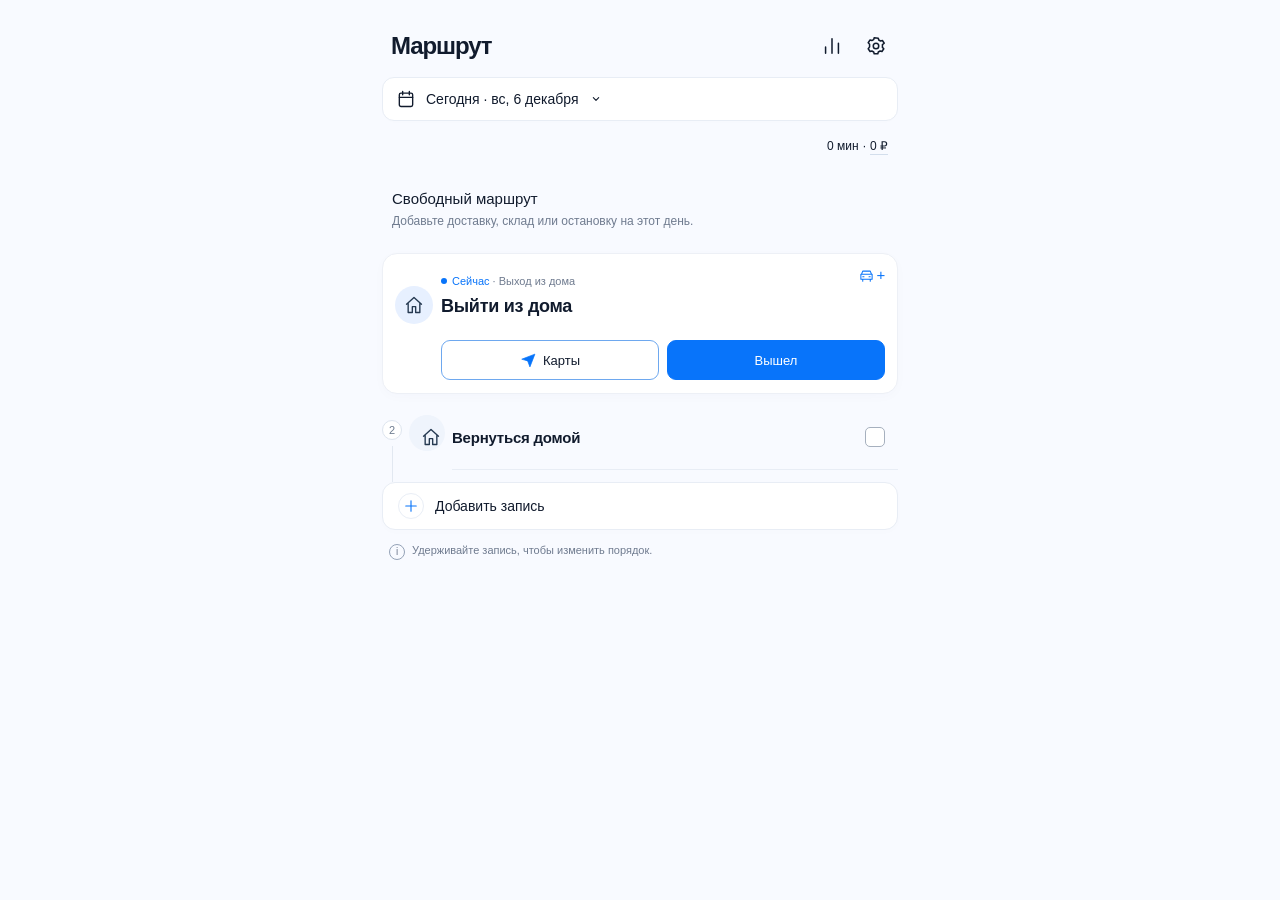
==== commit dd8dcecb: "Add files via upload" ====
--- a/index.html
+++ b/index.html
@@ -5,84 +5,77 @@
 <meta charset="utf-8"/>
 <meta content="telephone=no" name="format-detection"/>
 <meta content="width=device-width, initial-scale=1, viewport-fit=cover" name="viewport"/>
-<meta content="#f5f7fb" name="theme-color"/>
+<meta content="#f8faff" name="theme-color"/>
 <meta content="yes" name="apple-mobile-web-app-capable"/>
 <meta content="default" name="apple-mobile-web-app-status-bar-style"/>
 <meta content="Маршруты" name="apple-mobile-web-app-title"/>
 <link href="./manifest.webmanifest" rel="manifest"/>
 <link href="./icons/apple-touch-icon.png" rel="apple-touch-icon"/>
 <title>Маршруты доставок</title>
-<style>:root{--bg:#f5f7fb;--card:#fff;--text:#182338;--muted:#738096;--border:#e7ecf3;--panel:#eff3f8;--blue:#1673f5;--blue-soft:#eaf3ff;--danger:#dc4b52;--radius:16px;color-scheme:light}
-*{box-sizing:border-box}html{font-size:16px;background:var(--bg);-webkit-text-size-adjust:100%;text-size-adjust:100%}body{margin:0;background:var(--bg);color:var(--text);font-family:-apple-system,BlinkMacSystemFont,'Segoe UI',sans-serif;line-height:1.4;-webkit-tap-highlight-color:transparent;overflow-wrap:anywhere}button,input,textarea,select{font:inherit}button,a{touch-action:manipulation}button{color:inherit;cursor:pointer}button:disabled{opacity:.4;cursor:default}button:active:not(:disabled){filter:brightness(.97)}button svg,a svg,.data-symbol svg,.result-check svg{width:22px;height:22px;fill:none;stroke:currentColor;stroke-width:1.7;stroke-linecap:round;stroke-linejoin:round;flex:none}button:focus-visible,a:focus-visible{outline:3px solid #7ab4ff;outline-offset:2px}[hidden]{display:none!important}.sr-only{position:absolute!important;width:1px;height:1px;overflow:hidden;clip-path:inset(50%);white-space:nowrap}.app{width:100%;max-width:600px;margin:auto;padding:max(14px,env(safe-area-inset-top)) max(14px,env(safe-area-inset-right)) calc(28px + env(safe-area-inset-bottom)) max(14px,env(safe-area-inset-left))}.view{display:none;min-width:0}.view.active{display:block;animation:view-in .18s ease-out}h1{font-size:1.4rem;font-weight:650;line-height:1.25;letter-spacing:-.04em;margin:0}h2{font-size:.79rem;color:var(--muted);font-weight:550;margin:24px 2px 9px}h3{margin:0;font-size:1rem;font-weight:600}.muted{color:var(--muted)}.between,.summary-head{display:flex;align-items:center;justify-content:space-between;gap:8px}.icon-btn,.back-btn{min-width:44px;min-height:44px;border:0;border-radius:12px;background:transparent;display:inline-flex;align-items:center;justify-content:center;gap:4px;color:var(--text);padding:8px}.icon-btn{width:44px;height:44px;font-size:26px}.focus-route-head,.profile-head{display:flex;align-items:center;gap:4px;margin-bottom:8px;min-height:44px}.focus-route-head h1{flex:1}.header-actions{display:flex;gap:0}.page-header{display:flex;align-items:center;gap:2px;flex-wrap:wrap;margin-bottom:20px;min-height:44px}.page-header .back-btn span{display:none}.page-header h1{flex:1}.page-sub{font-size:.8rem;color:var(--muted);margin:8px 0 20px;width:100%}.tabs{display:none!important}.card,.data-group,.places-list{background:var(--card);border:1px solid var(--border);border-radius:var(--radius);box-shadow:0 3px 12px #26385103;overflow:hidden}
-/* Shared calendar and route summary */
-.profile-calendar{border:0;margin-bottom:14px;background:none}.calendar-toggle{width:100%;display:flex;align-items:center;gap:9px;min-height:46px;padding:8px 12px;border:1px solid var(--border);border-radius:13px;background:white;text-align:left;font-size:.87rem;box-shadow:0 2px 8px #26385102}.calendar-toggle>span:first-of-type{flex:1;font-weight:500}.calendar-toggle svg{width:19px;height:19px}.calendar-toggle .collapse-affordance{display:flex;align-items:center}.collapse-affordance svg{transition:transform .2s}.calendar-toggle[aria-expanded=true] .collapse-affordance svg{transform:rotate(180deg)}.calendar-collapse{display:grid;grid-template-rows:1fr;transition:grid-template-rows .2s,opacity .18s;opacity:1}.calendar-collapse.collapsed{grid-template-rows:0fr;opacity:0;visibility:hidden;transition:grid-template-rows .2s,opacity .18s,visibility 0s .2s}.calendar-clip{min-height:0;overflow:hidden}.calendar-content{background:white;border:1px solid var(--border);border-radius:14px;margin-top:6px;padding:8px 7px 10px;box-shadow:0 4px 16px #28395004}.calendar-nav{display:flex;align-items:center;justify-content:space-between}.calendar-nav h2{color:var(--text);font-size:.94rem;font-weight:600;margin:0}.calendar-weekdays,.calendar-days{display:grid;grid-template-columns:repeat(7,minmax(0,1fr));gap:0}.calendar-weekdays{font-size:.7rem;color:var(--muted);text-align:center;padding:7px 0}.calendar-day{min-width:0;width:100%;height:44px;border:0;background:none;border-radius:10px;display:flex;flex-direction:column;align-items:center;justify-content:center;font-size:.8rem;position:relative;color:var(--text);gap:3px}.calendar-day[aria-pressed=true]{background:var(--blue);color:white}.calendar-day.today:not([aria-pressed=true]){box-shadow:inset 0 0 0 1px #a7ceff;color:var(--blue);font-weight:600}.calendar-mark{height:4px;display:grid;place-items:center}.calendar-dot,.today-dot{width:4px;height:4px;display:block;border-radius:50%;background:var(--blue)}.calendar-day[aria-pressed=true] .calendar-dot{background:white}.calendar-legend,.profile-day{display:none}.calendar-foot{display:flex;align-items:center;justify-content:space-between;padding:8px 4px 0;color:var(--muted);font-size:.7rem;gap:8px}.calendar-foot button{min-height:44px;border:0;background:none;color:var(--blue);padding:4px 8px;font-size:.75rem}.summary{background:none;padding:0;margin:0 2px 14px;border:0;box-shadow:none;display:grid;grid-template-columns:1fr auto;gap:7px;align-items:center}.progress-head{font-size:.78rem;font-weight:500;min-width:0}.progress-track{height:5px;grid-column:1/-1;grid-row:2;background:#e5eaf1;border-radius:9px;overflow:hidden}.progress-fill{height:100%;width:0;background:var(--blue);border-radius:9px;transition:width .22s ease}.route-metrics{font-size:.73rem;color:var(--muted);white-space:nowrap;grid-column:2;grid-row:1}.time-row{grid-column:1/-1;display:flex;align-items:center;justify-content:space-between;gap:8px;font-size:.73rem;margin:0}.elapsed-time{color:var(--muted)}.pause-btn{display:flex;align-items:center;justify-content:center;gap:5px;padding:7px 10px;min-height:44px;background:var(--blue-soft);color:var(--blue);border:0;border-radius:10px;font-size:.77rem;font-weight:550}.pause-btn svg{width:16px;height:16px}.archive-route{display:none}.pause-banner{display:flex;align-items:center;gap:10px;border:1px solid #f6e5bd;background:#fff9ee;border-radius:15px;padding:12px;margin:0 0 12px}.pause-banner .pause-icon{color:#af7926;background:#fff0d1;border-radius:50%;padding:10px;display:grid;place-items:center}.pause-banner .pause-icon svg{width:20px;height:20px;fill:none;stroke:currentColor;stroke-width:1.7}.pause-banner .pause-copy{flex:1;font-size:.76rem;min-width:0;color:var(--muted)}.pause-copy strong{display:block;color:var(--text);font-size:.95rem;font-weight:600;margin-bottom:2px}.pause-copy span{display:block}.pause-banner button{min-height:44px;padding:8px 12px;flex:none}
-/* Route cards: full addresses, compact secondary data, separate buttons */
-#deliveryList{display:flex;flex-direction:column;gap:0}.delivery-card{position:relative;min-width:0;padding:10px 2px;margin:0;border:0;border-bottom:1px solid var(--border);background:none;transition:background .16s}.delivery-row{display:grid;grid-template-columns:30px minmax(0,1fr) auto;gap:8px;align-items:center}.delivery-icon{width:30px;color:#60708a;display:grid;place-items:center;position:static;font-size:.78rem}.delivery-icon .map-btn{width:30px;min-width:30px;min-height:44px;background:none;border:0;padding:4px;border-radius:10px;display:grid;place-items:center;color:#6b85a8}.delivery-icon .map-btn svg{width:21px;height:21px}.delivery-main{min-width:0;user-select:none;-webkit-user-select:none;-webkit-touch-callout:none;touch-action:pan-y}.delivery-meta{font-size:.86rem;line-height:1.3;color:var(--text);font-weight:550;letter-spacing:-.018em;overflow-wrap:anywhere}.delivery-title{font-size:.73rem;font-weight:500;color:var(--muted);margin-top:3px;line-height:1.3;display:-webkit-box;-webkit-line-clamp:1;-webkit-box-orient:vertical;overflow:hidden}.delivery-title.addressless{font-size:.86rem;color:var(--text);font-weight:550;margin:0}.delivery-note{font-size:.72rem;color:var(--muted);margin-top:3px;line-height:1.3;display:-webkit-box;-webkit-line-clamp:2;-webkit-box-orient:vertical;overflow:hidden;white-space:pre-line}.delivery-note a{color:var(--blue)}.delivery-details{font-size:.72rem;color:var(--muted);line-height:1.3;display:flex;flex-wrap:wrap;gap:2px 6px;margin-top:3px}.delivery-client{max-width:100%;overflow:hidden;text-overflow:ellipsis;white-space:nowrap}.deadline{color:#53677e;font-variant-numeric:tabular-nums}.overdue .deadline{color:var(--danger)}.nearest .deadline{color:var(--blue)}.delivery-status{font-size:.69rem;color:var(--muted);font-variant-numeric:tabular-nums}.delivery-controls{display:flex;align-items:center;justify-content:flex-end;flex-wrap:wrap;gap:2px;min-width:44px;width:auto}.done-btn{width:44px;height:44px;min-height:44px;background:none;border:0;padding:0;display:flex;align-items:center;justify-content:center;border-radius:10px}.check-circle{width:22px;height:22px;display:grid;place-items:center;border:1.4px solid #a9b5c5;border-radius:6px;color:transparent;background:white;transition:background .16s,transform .16s}.check-circle svg{width:16px;height:16px;stroke-width:2}.done .check-circle{background:var(--blue);color:white;border-color:var(--blue)}.done .delivery-meta{color:#607087;font-weight:500}.done .delivery-title{color:#8a96a6}.done .delivery-icon .map-btn{color:#9ba9bc}.contact-actions{display:flex;align-items:center;gap:2px}.contact-actions a{display:grid;place-items:center;width:44px;height:44px;min-width:44px;min-height:44px;background:#fff;border:1px solid var(--border);border-radius:10px;text-decoration:none;color:var(--blue);padding:0}.contact-actions a[href*="wa.me"]{color:#23a477}.contact-actions svg{width:18px;height:18px}.queue-card.has-contact-actions .delivery-controls{width:88px}.queue-card.has-contact-actions .done-btn{margin-left:auto}.queue-card.has-contact-actions .contact-actions{order:0}.queue-card.has-contact-actions .done-btn{order:1}.focus-hero{background:linear-gradient(120deg,#f5faff,#edf4ff);border:1px solid #c5dcfd;border-radius:16px;box-shadow:0 4px 18px #1775ef10;padding:12px;margin:0 0 9px}.focus-hero .delivery-row{grid-template-columns:30px minmax(0,1fr);gap:8px}.focus-hero .delivery-icon{grid-column:1;grid-row:1;align-self:start;margin-top:30px;color:var(--blue)}.focus-hero .delivery-icon>svg{width:23px;height:23px;fill:none;stroke:currentColor;stroke-width:1.7;stroke-linecap:round;stroke-linejoin:round}.focus-hero .delivery-main{grid-column:2;grid-row:1}.next-label{font-size:.7rem;font-weight:500;color:var(--blue);margin-bottom:6px;line-height:1.3;letter-spacing:0}.next-label:before{content:'';width:5px;height:5px;background:var(--blue);border-radius:50%;display:inline-block;margin-right:5px;vertical-align:middle}.focus-hero .delivery-meta,.focus-hero .delivery-title.addressless{font-size:1.04rem;font-weight:600;color:var(--text);line-height:1.3;letter-spacing:-.025em}.focus-hero .delivery-title{font-size:.75rem}.focus-hero .delivery-details{font-size:.77rem;margin-top:4px}.focus-hero .delivery-note{font-size:.75rem;margin-top:4px}.focus-hero .delivery-controls{grid-column:2;display:flex;flex-direction:column;gap:7px;margin-top:3px;width:100%;align-items:stretch}.hero-tools{display:flex;align-items:center;justify-content:space-between;gap:8px}.hero-tools .contact-actions{margin-left:auto}.hero-actions{display:grid;grid-template-columns:minmax(0,1fr) minmax(0,1fr);gap:8px}.focus-hero .hero-actions .map-btn,.focus-hero .hero-actions .done-btn{width:100%;min-height:44px;height:auto;display:flex;align-items:center;justify-content:center;gap:6px;padding:9px 7px;border-radius:10px;font-size:.79rem;font-weight:550}.focus-hero .hero-actions .map-btn{color:var(--blue);border:1px solid #aacdfd;background:#fff}.focus-hero .hero-actions .done-btn{color:white;background:var(--blue);border:1px solid var(--blue)}.focus-hero .hero-actions .check-circle{display:none}.hero-fare{padding:0;background:none!important;border:0!important;min-width:0}.hero-fare .fare-chip{display:flex;align-items:center;gap:5px;min-height:44px;border:0;background:none;color:var(--blue);padding:7px 2px;font-size:.75rem;min-width:44px}.hero-fare .fare-chip span{background:none;border:0;font-size:inherit;padding:0;border-radius:0;white-space:nowrap}.fare-leg{min-height:44px}.completed-toggle{display:flex;align-items:center;justify-content:space-between;gap:8px;background:#fff;border:1px solid var(--border);border-radius:13px;min-height:48px;padding:10px 12px;text-align:left;font-size:.78rem;color:#60738a;font-weight:500;margin:9px 0}.completed-toggle[aria-expanded=true] svg{transform:rotate(180deg)}.focus-completed{display:none}#deliveryList.completed-expanded .focus-completed,#deliveryList.reordering .focus-completed{display:block}.add-btn{width:100%;display:flex;justify-content:center;align-items:center;gap:8px;min-height:48px;border:1px solid var(--border);border-radius:13px;background:white;color:var(--blue);font-size:.85rem;font-weight:550;margin-top:14px;box-shadow:0 2px 8px #26385103}.route-result{padding:18px 14px;margin-bottom:10px;border:1px solid #dbe8fb;border-radius:16px;background:linear-gradient(130deg,#eef5ff,#f8fbff);text-align:center}.result-top{display:flex;align-items:center;justify-content:center;gap:12px}.result-check{display:grid;place-items:center;width:44px;height:44px;border-radius:50%;background:var(--blue);color:white;box-shadow:0 0 0 8px #dcecff}.route-result strong{display:block;font-size:1.2rem;font-weight:600}.route-result .result-sub{font-size:.77rem;color:var(--muted);margin-top:3px}.result-metrics{display:flex;justify-content:space-between;gap:6px;border-top:1px solid #dce7f5;margin-top:18px;padding-top:12px;font-size:.78rem;font-weight:550}.result-metrics span+span{border-left:1px solid #d9e2ee;padding-left:10px}.result-sub{display:block}.empty-route{padding:15px 12px;margin:0 0 12px;border:1px dashed #d7e1ee;border-radius:14px;font-size:.76rem;color:var(--muted)}.empty-route strong{font-size:.92rem;font-weight:550;display:block;margin-bottom:4px;color:var(--text)}
-/* Stats and lists */
-.profile-head h1{flex:1}.period-control{display:flex;background:#eaf0f8;border-radius:11px;padding:3px;gap:2px;margin-bottom:13px}.period-control button{flex:1;min-width:0;min-height:44px;border:0;background:none;color:var(--muted);font-size:.78rem;border-radius:9px}.period-control button[aria-pressed=true]{color:var(--blue);background:white;box-shadow:0 1px 5px #2039580c;font-weight:550}.totals-heading{display:flex;align-items:center;justify-content:center;gap:8px;margin:0 0 10px}.totals-heading h2{font-size:.92rem;margin:0;color:var(--text);text-align:center;flex:1}.totals-info{font-size:16px;color:var(--muted)}.totals-explanation{font-size:.75rem;color:var(--muted);background:var(--blue-soft);padding:12px;border-radius:12px}.stats-grid{display:grid;grid-template-columns:minmax(0,1fr) minmax(0,1fr);background:white;border:1px solid var(--border);border-radius:15px;overflow:hidden;gap:0}.stat-card{padding:14px;min-width:0;display:flex;flex-direction:column;gap:5px}.stat-card:nth-child(odd){border-right:1px solid var(--border)}.stat-card:nth-child(-n+2){border-bottom:1px solid var(--border)}.stat-card>span{font-size:.74rem;color:var(--muted)}.stat-card strong{font-size:1.1rem;font-weight:600;letter-spacing:-.02em}.stats-chart,.stats-history{margin-top:16px;padding:13px;background:#fff;border:1px solid var(--border);border-radius:15px}.stats-chart h2,.stats-history h2{margin:0 0 12px;color:var(--text);font-size:.9rem;font-weight:550}.bars{display:flex;align-items:end;gap:8px;overflow-x:auto;min-height:142px;padding:0 2px 5px}.bar-column{flex:1;min-width:28px;display:flex;flex-direction:column;align-items:center;justify-content:end;gap:5px;font-size:.68rem;color:var(--muted)}.bar-column strong{font-size:.7rem;font-weight:500;color:var(--text)}.bar-fill{width:70%;max-width:44px;border-radius:6px 6px 0 0;background:linear-gradient(#1673f5,#4396ff);min-height:3px}.history-card{width:100%;display:flex;align-items:center;gap:8px;justify-content:space-between;text-align:left;border:0;border-bottom:1px solid var(--border);padding:11px 0;background:none;min-height:60px;border-radius:0;box-shadow:none}.history-card:last-child{border:0}.history-card>span:first-child{flex:1}.history-date{display:block;font-size:.83rem;font-weight:550}.history-meta{display:block;font-size:.7rem;color:var(--muted);margin-top:3px}.history-fare{font-size:.79rem;color:var(--text);font-weight:500}.chevron{font-size:22px;color:#94a2b6}.history-card svg{width:17px;height:17px;color:#94a2b6}.stats-export{margin-top:12px;width:100%}.data-btn,.place-row{width:100%;min-height:66px;display:flex;align-items:center;gap:11px;padding:12px;text-align:left;background:#fff;border:0;color:var(--text)}.data-btn+.data-btn,.place-row+.place-row{border-top:1px solid var(--border)}.data-symbol{width:34px;height:34px;border-radius:50%;background:#f0f5fe;color:#5578a5;display:grid;place-items:center;flex:none;font-size:18px}.data-label,.place-row-content{min-width:0;flex:1}.data-label strong,.place-row strong{font-size:.84rem;font-weight:500;display:block}.data-label small,.place-row-content>span{display:block;font-size:.73rem;color:var(--muted);margin-top:3px}.place-row small{display:block;font-size:.69rem;color:var(--blue);margin-top:3px}.place-row svg{width:18px;height:18px}.note{font-size:.75rem;color:var(--muted);line-height:1.4;margin:11px 2px}.empty{padding:22px 12px;color:var(--muted);font-size:.78rem;text-align:center}.empty strong{display:block;font-size:.9rem;color:var(--text);font-weight:550;margin-bottom:5px}.danger .data-symbol{color:var(--danger);background:#fff1f1}.danger .data-label strong{color:var(--danger)}.settings-actions .action{width:100%}.settings-parameters,.place-editor{background:white;border:1px solid var(--border);padding:12px;border-radius:15px}.place-add{width:100%;margin-bottom:12px}.place-editor .form-actions{margin-top:15px}.install{padding:12px;margin-top:20px}.install summary{min-height:44px;display:flex;align-items:center;font-size:.8rem;font-weight:550}.file-input{display:none}.offline-status{font-size:.76rem;color:var(--muted)}
-/* Full height edit surface with independent field scroller */
-label{display:block;color:var(--muted);font-size:.73rem;font-weight:450;margin-bottom:10px;min-width:0}input,select,textarea{display:block;width:100%;min-width:0;max-width:100%;min-height:46px;font-size:16px!important;color:var(--text);background:#fff;border:1px solid #dfe7f1;border-radius:10px;padding:10px 11px;margin:5px 0 0;outline:none;box-shadow:none}input:focus,select:focus,textarea:focus{border-color:#8cbdff;box-shadow:0 0 0 2px #e4f0ff}textarea{height:84px;resize:vertical;line-height:1.4}input[type=date],input[type=time],input[type=datetime-local]{-webkit-appearance:none;appearance:none;min-width:0;width:100%}.form-grid{display:grid;grid-template-columns:minmax(0,1fr) 110px;gap:10px}.field-hint{display:block;font-size:.68rem;font-weight:400;margin-top:5px;line-height:1.3}.action{min-height:44px;border:1px solid var(--border);border-radius:11px;padding:10px 13px;background:white;color:var(--blue);font-size:.83rem;font-weight:500}.action.primary{border-color:var(--blue);background:var(--blue);color:white}.action.secondary{border:0;background:none;color:var(--muted)}.form-actions{display:flex;gap:9px;background:white;padding:10px 0 0;margin-top:6px}.form-actions button{flex:1}.error{font-size:.76rem;color:var(--danger);margin:10px 0}.editor-delete{width:100%;min-height:44px;background:#fff5f5;border:1px solid #ffe5e7;color:var(--danger);border-radius:11px;font-size:.8rem;margin-top:7px}.modal{position:fixed;inset:0;z-index:50;display:none;align-items:flex-end;justify-content:center;background:#162a4540;overscroll-behavior:none;touch-action:pan-y}.modal.open{display:flex}.sheet{width:100%;max-width:600px;max-height:calc(var(--viewport-height,100dvh) - 16px);overflow-y:auto;overscroll-behavior:contain;background:#fff;border-radius:22px 22px 0 0;padding:8px 16px max(16px,env(safe-area-inset-bottom));box-shadow:0 -6px 35px #1b355c15;animation:sheet-in .18s ease-out}.modal.closing{background:#162a4500;transition:background .2s}.modal.closing .sheet{animation:sheet-out .2s ease-in forwards;pointer-events:none}.handle{width:32px;height:4px;background:#d7e0eb;border-radius:4px;margin:0 auto 10px}.sheet-head{display:flex;align-items:center;justify-content:space-between;min-height:44px;margin:0 0 10px}.sheet-title{font-size:1.18rem;font-weight:600;color:var(--text);margin:12px 0 16px;letter-spacing:-.03em}.sheet-head .sheet-title{margin:0}.sheet-head .icon-btn{font-size:27px;color:var(--blue)}#deliveryForm .sheet{height:calc(var(--viewport-height,100dvh) - max(8px,env(safe-area-inset-top)));max-height:calc(var(--viewport-height,100dvh) - max(8px,env(safe-area-inset-top)));display:flex;flex-direction:column;padding-top:10px;overflow:hidden;background:var(--bg)}#editor{display:flex;flex-direction:column;flex:1;min-height:0;overflow:hidden}#editor .editor-fields{flex:1;min-height:0;overflow-y:auto;overscroll-behavior:contain;padding:0 2px 8px;scroll-padding:12px}#editor .editor-actions{flex:none;position:static;margin:0;background:var(--bg);padding-top:10px}#editor label:not(.form-grid label){padding:9px 11px;background:white;border:1px solid var(--border);border-radius:12px}#editor label input,#editor label textarea,#editor label select{border:0;border-radius:6px;margin:0;padding:5px 0;min-height:34px;background:none}#editor label input:focus,#editor label textarea:focus,#editor label select:focus{box-shadow:0 1px 0 var(--blue)}#editor .form-grid{grid-template-columns:minmax(0,1fr) 115px}#editor .form-grid label{background:white;border:1px solid var(--border);border-radius:12px;padding:9px 11px}#editor textarea{height:64px}.place-choose{width:100%;display:flex;align-items:center;gap:8px;min-height:44px;padding:10px 11px;background:var(--blue-soft);border:1px solid #dceaff;border-radius:11px;margin:0 0 10px;color:var(--blue);font-size:.77rem}.place-choose span{flex:1;text-align:left}.place-choose svg{width:18px;height:18px}.place-picker{margin-bottom:12px;border:1px solid var(--border);border-radius:12px;overflow:hidden}.menu-action{display:block;min-height:48px;width:100%;padding:12px;background:var(--panel);border:0;border-radius:11px;text-align:left;font-size:.86rem;margin-bottom:8px}.map-link{color:var(--blue);text-decoration:none}.map-link[aria-disabled=true]{opacity:.4;pointer-events:none}.phone-link{color:var(--blue);display:inline-flex;align-items:center;min-height:44px}.fare-presets{display:flex;flex-wrap:wrap;gap:6px;margin:10px 0}.fare-list-item{display:flex;align-items:center;justify-content:space-between;width:100%;gap:8px;min-height:60px;background:white;border:0;border-bottom:1px solid var(--border);padding:12px 0;text-align:left;font-size:.8rem}.fare-list-item span{flex:1;min-width:0}.fare-list-item small{display:block;font-size:.69rem;color:var(--muted);margin-top:3px}.fare-list-item strong{font-weight:550;white-space:nowrap}.completion-sheet{text-align:center;padding-top:20px}.completion-check{background:var(--blue);color:white;width:52px;height:52px;border-radius:50%;margin:12px auto 20px;display:grid;place-items:center;box-shadow:0 0 0 10px var(--blue-soft)}.completion-check svg{width:28px;height:28px;stroke:currentColor;stroke-width:2;fill:none}.completion-duration{font-size:1.4rem;font-weight:600;margin:0 0 12px}.completion-sheet .action{width:100%;margin-top:10px}.toast,.fare-undo{position:fixed;z-index:70;bottom:calc(18px + env(safe-area-inset-bottom));left:50%;transform:translateX(-50%);width:max-content;max-width:calc(100% - 28px);background:#243651;color:white;border-radius:12px;padding:11px 14px;font-size:.78rem;box-shadow:0 4px 18px #20375425}.fare-undo{display:flex;align-items:center;gap:14px;z-index:69}.fare-undo button{border:0;color:#8fc6ff;background:none;min-height:44px;padding:0 5px;font-size:.78rem}.fare-undo:not([hidden])~.toast{bottom:calc(88px + env(safe-area-inset-bottom))}html.scroll-locked{overflow:hidden;overscroll-behavior:none}body.modal-open{position:fixed;left:0;right:0;width:100%;overflow:hidden;overscroll-behavior:none}.reorder-controls{display:flex;align-items:center;gap:4px}.drag-handle,.move-btn{width:44px;min-height:44px;border:0;background:var(--blue-soft);color:var(--blue);border-radius:9px;font-size:18px}.drag-handle{touch-action:none}.move-row{display:flex;flex-direction:column;gap:3px}.reordering>*{order:0!important}.reordering .delivery-card{background:white;border:1px solid var(--border);border-radius:12px;margin-bottom:6px;padding:9px}.reordering .delivery-controls,.reordering .completed-toggle,.reordering .fare-leg,.reordering .route-result,.reordering .empty-route{display:none!important}.reordering .delivery-row{display:flex;align-items:center}.reordering .delivery-main{flex:1;min-width:0}.reordering .delivery-icon{margin:0;position:static}.reordering .delivery-icon .map-btn{display:none}.reordering .focus-hero .delivery-main{grid-column:auto}.reordering .next-label{display:none}.reordering .delivery-card.dragging{z-index:5;outline:2px solid #86b8ff;box-shadow:0 8px 22px #1b65c72a;background:#f1f7ff;opacity:.95}.day-finished .route-result{animation:completion-in .32s ease-out}.focus-enter{animation:view-in .2s ease-out}@keyframes view-in{from{opacity:.55;transform:translateY(4px)}to{opacity:1;transform:none}}@keyframes sheet-in{from{opacity:.6;transform:translateY(18px)}to{opacity:1;transform:none}}@keyframes sheet-out{to{opacity:0;transform:translateY(18px)}}@keyframes completion-in{from{opacity:.5;transform:scale(.97)}to{opacity:1;transform:none}}
-@media(min-width:480px){.app{padding:26px 22px 40px}.queue-card.has-contact-actions .delivery-controls{width:auto;flex-wrap:nowrap}.queue-card.has-contact-actions .done-btn{margin:0}.sheet{margin-bottom:12px;border-radius:20px}#deliveryForm .sheet{height:min(860px,calc(var(--viewport-height,100dvh) - 24px))}}
-@media(max-width:350px){.app{padding-left:10px;padding-right:10px}.delivery-row{grid-template-columns:26px minmax(0,1fr) auto;gap:5px}.delivery-icon{width:26px}.queue-card.has-contact-actions .delivery-controls{width:88px}.form-grid,#editor .form-grid{grid-template-columns:1fr}.result-metrics{font-size:.73rem}.pause-banner{gap:7px}.pause-banner button{padding:8px}.pause-banner .pause-icon{padding:7px}.route-metrics{font-size:.68rem}.sheet{padding-left:12px;padding-right:12px}.stats-grid .stat-card{padding:12px}}
+<style>:root{--bg:#f8faff;--card:#fff;--text:#111b2d;--muted:#6f7b8f;--border:#e8edf5;--panel:#f1f4f9;--blue:#0874fa;--blue-soft:#eef5ff;--danger:#df3c44;--radius:15px;color-scheme:light}
+*{box-sizing:border-box}html{width:100%;max-width:100%;overflow-x:hidden;overscroll-behavior-x:none;touch-action:pan-y pinch-zoom;background:var(--bg);font-size:16px;-webkit-text-size-adjust:100%;text-size-adjust:100%}body{margin:0;width:100%;max-width:100%;overflow-x:hidden;overscroll-behavior-x:none;background:var(--bg);color:var(--text);font-family:-apple-system,BlinkMacSystemFont,'Segoe UI',sans-serif;font-size:14px;line-height:1.35;-webkit-tap-highlight-color:transparent;overflow-wrap:anywhere}button,input,select,textarea{font:inherit}button{color:inherit;cursor:pointer}button,a{touch-action:manipulation}button:disabled{opacity:.4;cursor:default}button:active:not(:disabled){filter:brightness(.97)}button svg,a svg,.data-symbol svg,.field-icon,.stat-icon svg,.pause-icon svg,.result-check svg{width:22px;height:22px;fill:none;stroke:currentColor;stroke-width:1.65;stroke-linecap:round;stroke-linejoin:round;flex:none}button:focus-visible,a:focus-visible{outline:2px solid #81b7ff;outline-offset:2px}[hidden]{display:none!important}.sr-only{position:absolute!important;width:1px;height:1px;overflow:hidden;clip-path:inset(50%);white-space:nowrap}.app{width:100%;max-width:560px;margin:auto;padding:calc(12px + env(safe-area-inset-top)) max(12px,env(safe-area-inset-right)) calc(24px + env(safe-area-inset-bottom)) max(12px,env(safe-area-inset-left))}.view{display:none;min-width:0}.view.active{display:block;animation:screen-in .18s ease-out}h1{font-size:24px;font-weight:600;line-height:1.2;letter-spacing:-.045em;margin:0}h2{font-size:14px;color:var(--muted);font-weight:500;margin:24px 6px 9px}h3{margin:0;font-size:16px;font-weight:600}.muted{color:var(--muted)}.icon-btn,.back-btn{width:44px;min-width:44px;height:44px;min-height:44px;border:0;border-radius:10px;background:none;display:inline-flex;align-items:center;justify-content:center;padding:9px;color:var(--text)}.focus-route-head,.profile-head,.page-header{display:flex;align-items:center;gap:2px;min-height:44px;margin-bottom:9px}.focus-route-head{padding-left:9px}.focus-route-head h1{flex:1}.header-actions{display:flex;gap:0}.page-header h1,.profile-head h1{flex:1}.back-btn span{display:none}.page-header{flex-wrap:wrap}.page-sub{width:100%;font-size:13px;color:var(--muted);margin:6px 4px 12px}.tabs{display:none!important}.card,.data-group,.places-list{background:var(--card);border:1px solid var(--border);border-radius:var(--radius);box-shadow:0 3px 12px #26385103;overflow:hidden}
+/* Date and summary */
+.profile-calendar{margin-bottom:13px}.calendar-toggle{width:100%;display:flex;align-items:center;gap:10px;min-height:44px;padding:9px 13px;border:1px solid var(--border);border-radius:12px;background:#fff;text-align:left;box-shadow:0 2px 8px #26385102;font-size:14px}.calendar-toggle>svg{width:20px;height:20px}.calendar-toggle>span:first-of-type{font-weight:400}.collapse-affordance{display:flex;align-items:center}.collapse-affordance svg{width:16px;height:16px;transition:transform .18s}.calendar-toggle[aria-expanded=true] .collapse-affordance svg{transform:rotate(180deg)}.calendar-collapse{display:grid;grid-template-rows:1fr;transition:grid-template-rows .2s,opacity .18s;opacity:1}.calendar-collapse.collapsed{grid-template-rows:0fr;opacity:0;visibility:hidden;transition:grid-template-rows .2s,opacity .18s,visibility 0s .2s}.calendar-clip{min-height:0;overflow:hidden}.calendar-content{background:white;border:1px solid var(--border);border-radius:15px;margin-top:6px;padding:4px 7px 8px;box-shadow:0 3px 10px #26385103}.calendar-nav{display:flex;align-items:center;justify-content:space-between}.calendar-nav h2{color:var(--text);font-size:16px;font-weight:600;margin:0;text-transform:capitalize}.calendar-weekdays,.calendar-days{display:grid;grid-template-columns:repeat(7,minmax(0,1fr));gap:0}.calendar-weekdays{font-size:12px;color:var(--muted);text-align:center;padding:5px 0 8px}.calendar-days{border-left:1px solid #f0f3f8;border-top:1px solid #f0f3f8;border-radius:6px;overflow:hidden}.calendar-day,.calendar-days>span{min-width:0;height:41px;border:0;border-right:1px solid #f0f3f8;border-bottom:1px solid #f0f3f8;background:none;display:flex;flex-direction:column;align-items:center;justify-content:center;font-size:13px;position:relative;color:var(--text);gap:3px;border-radius:0}.calendar-day[aria-pressed=true]{background:var(--blue);color:#fff;border-radius:8px}.calendar-day.today:not([aria-pressed=true]){box-shadow:inset 0 0 0 1px #9bc9ff;border-radius:8px;color:var(--blue)}.calendar-mark{height:4px;display:grid;place-items:center}.calendar-dot{width:4px;height:4px;display:block;border-radius:50%;background:var(--blue)}.calendar-day[aria-pressed=true] .calendar-dot{background:white}.calendar-legend,.profile-day{display:none}.calendar-foot{display:flex;align-items:center;justify-content:space-between;gap:7px;padding:7px 6px 0;font-size:11px;min-height:40px;color:var(--muted)}.calendar-foot strong{font-weight:400;color:var(--text)}.calendar-foot button{min-height:36px;padding:0 3px;border:0;background:none;color:var(--blue);font-size:11px}.calendar-foot-right{display:flex;gap:7px;align-items:center}.summary{display:grid;grid-template-columns:minmax(0,1fr) auto;align-items:center;gap:6px;margin:0 10px 16px}.progress-head{font-size:13px;font-weight:400;min-width:0}.progress-track{height:7px;grid-column:1/-1;grid-row:2;background:#e8ecf2;border-radius:10px;overflow:hidden}.progress-fill{height:100%;width:0;background:var(--blue);border-radius:10px;transition:width .2s ease}.route-metrics{display:flex;align-items:center;gap:4px;font-size:12px;color:var(--text);white-space:nowrap;grid-column:2;grid-row:1;min-height:25px}.route-metrics button{border:0;background:none;color:inherit;padding:0;min-height:25px;font-size:inherit;text-decoration:underline;text-decoration-color:#d3deec;text-underline-offset:4px}.time-row{grid-column:1/-1;display:flex;align-items:center;justify-content:flex-end;margin:0;height:28px}.elapsed-time{display:none}.pause-btn{display:flex;align-items:center;justify-content:center;gap:5px;padding:4px 8px;min-height:32px;background:var(--blue-soft);color:var(--blue);border:0;border-radius:8px;font-size:12px;font-weight:500;position:relative}.pause-btn:before{content:'';position:absolute;inset:-6px 0}.pause-btn svg{width:15px;height:15px}.archive-route{display:none}.pause-banner{display:flex;align-items:center;gap:12px;border:1px solid #f6e6bc;background:#fffaf0;border-radius:15px;padding:15px 13px;margin-bottom:12px}.pause-icon{color:#a66c18;background:#fff0d1;border-radius:50%;width:44px;height:44px;display:grid;place-items:center;flex:none}.pause-copy{flex:1;font-size:11px;min-width:0;color:var(--muted)}.pause-copy strong{display:block;color:var(--text);font-size:16px;font-weight:600;margin-bottom:3px}.pause-copy span{display:block}.pause-copy #pauseDuration{color:var(--text);font-size:14px;margin-bottom:3px}.pause-banner button{min-height:40px;padding:8px 10px;flex:none;font-size:12px}
+/* Route timeline */
+#deliveryList{display:flex;flex-direction:column;gap:0}.delivery-card{position:relative;min-width:0;padding:10px 3px 10px 0;background:none;transition:background .15s}.delivery-row{display:grid;grid-template-columns:20px 36px minmax(0,1fr) 40px;gap:7px;align-items:center;min-height:46px}.timeline-marker{width:20px;align-self:stretch;position:relative;display:flex;align-items:flex-start;justify-content:center;padding-top:6px}.timeline-marker:after{content:'';position:absolute;width:1px;background:#e2e8f1;left:50%;top:32px;bottom:-22px}.delivery-card:last-child .timeline-marker:after{display:none}.timeline-dot{width:20px;height:20px;border:1px solid #dee5ef;border-radius:50%;background:#fff;display:grid;place-items:center;font-size:11px;color:#6e7c90;position:relative;z-index:1}.timeline-dot svg{width:13px;height:13px}.done .timeline-dot{background:#aeb8c6;border-color:#aeb8c6;color:#fff}.route-complete .done .timeline-dot{background:var(--blue);border-color:var(--blue)}.delivery-icon{width:36px;height:36px;border-radius:50%;background:#eff4fc;color:#253951;display:grid;place-items:center;align-self:start;margin-top:1px}.delivery-icon .map-btn{width:44px;height:44px;min-height:44px;border:0;background:none;border-radius:50%;padding:10px;color:inherit;display:grid;place-items:center}.delivery-icon svg{width:20px;height:20px;fill:none;stroke:currentColor;stroke-width:1.65;stroke-linecap:round;stroke-linejoin:round}.delivery-main{min-width:0;user-select:none;-webkit-user-select:none;-webkit-touch-callout:none;touch-action:pan-y}.delivery-title{font-size:14px;font-weight:600;line-height:1.3;letter-spacing:-.015em;overflow-wrap:anywhere}.delivery-meta{font-size:12px;color:var(--muted);margin-top:4px;line-height:1.35;overflow-wrap:anywhere}.delivery-details{display:flex;flex-wrap:wrap;gap:2px 5px;font-size:12px;color:var(--muted);line-height:1.35;min-width:0}.delivery-client{max-width:100%;overflow:hidden;text-overflow:ellipsis;white-space:nowrap}.delivery-details>span+span:before{content:'·';margin-right:5px}.deadline{font-variant-numeric:tabular-nums}.overdue .deadline{color:#c86a36}.delivery-note{font-size:11px;color:var(--muted);margin-top:3px;line-height:1.35;display:-webkit-box;-webkit-line-clamp:2;-webkit-box-orient:vertical;overflow:hidden;white-space:pre-line}.delivery-note a{color:var(--blue)}.record-foot{display:flex;align-items:center;justify-content:space-between;gap:4px;margin-top:3px;min-width:0}.record-foot .delivery-details{flex:1}.delivery-controls{display:flex;align-items:center;justify-content:center;align-self:center;min-width:0}.done-btn{width:40px;height:44px;min-height:44px;border:0;background:none;display:grid;place-items:center;padding:0;border-radius:8px}.check-circle{width:20px;height:20px;border:1.3px solid #a6b0be;border-radius:5px;display:grid;place-items:center;color:transparent;background:#fff;transition:background .15s,transform .15s}.check-circle svg{width:15px;height:15px;stroke-width:2}.done .check-circle{background:#abb5c3;border-color:#abb5c3;color:#fff}.route-complete .done .check-circle{background:var(--blue);border-color:var(--blue)}.contact-actions{display:flex;align-items:center;gap:0;flex:none}.contact-actions a{width:40px;min-width:40px;height:44px;min-height:44px;display:grid;place-items:center;position:relative;color:var(--blue);text-decoration:none}.contact-actions a:before{content:'';position:absolute;inset:5px 3px;background:#fff;border:1px solid #e5ebf3;border-radius:9px;z-index:0}.contact-actions a svg{width:18px;height:18px;z-index:1}.contact-actions a[href*='wa.me']{color:#22a071}.queue-card:after{content:'';position:absolute;left:70px;right:0;bottom:0;height:1px;background:var(--border)}.queue-card.done .delivery-title{font-weight:500;color:#344157}.completed-time{font-size:12px;color:var(--muted);font-variant-numeric:tabular-nums;white-space:nowrap}.route-complete .delivery-controls .done-btn{display:none}.route-complete .delivery-controls{align-self:start;margin-top:4px}.route-complete .record-foot .contact-actions{display:none}.route-complete .delivery-row{grid-template-columns:20px 36px minmax(0,1fr) auto}.focus-hero{background:#f0f6ff;border:1px solid #c9ddfc;border-radius:15px;box-shadow:0 3px 13px #0874fa13;padding:13px 12px;margin:0 0 10px}.focus-hero.home-card,.focus-hero.is-paused{background:#fff;border-color:#edf0f6;box-shadow:0 3px 12px #20385305}.focus-hero .delivery-row{grid-template-columns:38px minmax(0,1fr);gap:8px;min-height:0}.focus-hero .timeline-marker{display:none}.focus-hero .delivery-icon{width:38px;height:38px;grid-column:1;grid-row:1;align-self:start;margin-top:19px;background:#e7f0ff}.focus-hero .delivery-main{grid-column:2;grid-row:1;display:flex;flex-direction:column}.next-label{font-size:11px;color:var(--muted);font-weight:400;line-height:1.3;margin-bottom:7px;padding-right:30px}.next-label em{font-style:normal;color:var(--blue)}.next-label:before{content:'';width:6px;height:6px;background:var(--blue);border-radius:50%;display:inline-block;margin-right:5px;vertical-align:1px}.focus-hero .delivery-title{font-size:12px;font-weight:400;color:var(--muted);margin-top:4px}.focus-hero .delivery-meta{font-size:18px;color:var(--text);font-weight:600;line-height:1.3;margin:0;letter-spacing:-.03em}.focus-hero.home-card .delivery-title,.focus-hero .delivery-title.addressless{font-size:18px;font-weight:600;color:var(--text);margin:0;order:1}.focus-hero.home-card .delivery-meta{font-size:13px;font-weight:400;color:var(--muted);margin-top:4px;order:2;letter-spacing:0}.focus-hero .next-label{order:0}.focus-hero.home-card .record-foot{order:3}.focus-hero.home-card .delivery-note{order:4}.focus-hero .record-foot{margin-top:3px;min-height:20px}.focus-hero .record-foot:has(.contact-actions){min-height:44px}.focus-hero .delivery-details{font-size:13px}.focus-hero.has-contact-actions .delivery-title{margin-top:0}.focus-hero.has-contact-actions .delivery-main{padding-right:0}.focus-hero .contact-actions{margin-right:-2px;margin-left:4px}.focus-hero .delivery-controls{grid-column:2;grid-row:2;display:block;width:100%;margin-top:8px}.hero-actions{display:grid;grid-template-columns:minmax(0,1fr) minmax(0,1fr);gap:8px}.focus-hero .hero-actions .map-btn,.focus-hero .hero-actions .done-btn{width:100%;min-height:40px;height:40px;display:flex;align-items:center;justify-content:center;gap:6px;padding:8px 5px;border-radius:9px;font-size:13px;font-weight:500}.focus-hero .hero-actions .map-btn{color:var(--text);border:1px solid #6ea8ef;background:#fff}.focus-hero .hero-actions .map-btn svg{color:var(--blue);fill:var(--blue);stroke-width:1;width:17px;height:17px}.focus-hero .hero-actions .done-btn{color:white;background:var(--blue);border:1px solid var(--blue)}.focus-hero .hero-actions .check-circle{display:none}.focus-hero.is-paused .hero-actions{grid-template-columns:minmax(0,1fr)}.focus-hero.is-paused .hero-actions .done-btn{display:none}.hero-fare{position:absolute;right:5px;top:3px}.fare-chip{display:flex;align-items:center;justify-content:center;gap:3px;min-width:40px;min-height:36px;border:0;background:none;color:var(--blue);font-size:10px;padding:4px}.fare-chip svg{width:15px;height:15px}.fare-chip.recorded{font-variant-numeric:tabular-nums}.fare-chip:not(.recorded) span{font-size:15px}.fare-line{display:flex;align-items:center;gap:6px;margin-left:71px;color:var(--muted);min-height:27px;font-size:11px}.fare-line:before,.fare-line:after{content:'';height:1px;background:var(--border);flex:1}.fare-line svg{width:14px;height:14px;stroke:currentColor;fill:none;stroke-width:1.65}.fare-line button{border:0;background:none;min-height:32px;padding:2px;color:inherit;font-size:inherit}.completed-toggle{display:flex;align-items:center;gap:10px;background:#fff;border:1px solid var(--border);border-radius:13px;min-height:60px;padding:10px 12px;text-align:left;font-size:13px;font-weight:500;margin:2px 0 8px}.completed-toggle .completed-copy{flex:1;min-width:0}.completed-toggle small{display:block;font-weight:400;font-size:11px;color:var(--muted);margin-top:4px;overflow:hidden;text-overflow:ellipsis;white-space:nowrap}.completed-toggle .completed-badge{width:24px;height:24px;display:grid;place-items:center;background:#aeb8c6;color:#fff;border-radius:50%;flex:none}.completed-toggle .completed-badge svg{width:16px;height:16px}.completed-toggle>svg{width:18px;height:18px;transition:transform .18s}.completed-toggle[aria-expanded=true]>svg{transform:rotate(180deg)}.focus-completed{display:none}#deliveryList.completed-expanded .focus-completed,#deliveryList.reordering .focus-completed{display:block}.add-btn{width:100%;display:flex;justify-content:flex-start;align-items:center;gap:11px;min-height:48px;border:1px solid var(--border);border-radius:13px;background:#fff;color:var(--text);font-size:14px;font-weight:500;margin-top:12px;padding:7px 15px;box-shadow:0 2px 9px #26385103}.add-btn svg{width:26px;height:26px;color:var(--blue);border:1px solid #e9eef6;border-radius:50%;padding:3px;stroke-width:1.5}.route-hold-hint{font-size:11px!important;margin:13px 7px!important}.route-hold-hint:before{content:'ⓘ';margin-right:7px;font-size:14px}.route-result{padding:21px 15px 15px;margin-bottom:9px;border:1px solid #eaf1fd;border-radius:15px;background:linear-gradient(120deg,#eef5ff,#f5f9ff)}.result-top{display:flex;align-items:center;justify-content:center;gap:20px;min-height:61px}.result-check{display:grid;place-items:center;width:44px;height:44px;border-radius:50%;background:var(--blue);color:white;box-shadow:0 0 0 12px #e0edff}.route-result strong{display:block;font-size:21px;font-weight:600;letter-spacing:-.03em}.result-sub{display:block;font-size:12px;color:var(--muted);margin-top:4px}.result-metrics{display:flex;justify-content:space-between;gap:6px;border-top:1px solid #e0eaf7;margin-top:19px;padding-top:13px;font-size:13px;font-weight:500}.result-metrics span+span{border-left:1px solid #ccd8e7;padding-left:12px}.finished-actions{display:flex;gap:8px}.finished-actions .add-btn{flex:1}.finished-stats{margin-top:12px;display:flex;align-items:center;gap:6px}.empty-route{padding:14px 10px;margin-bottom:10px;font-size:12px;color:var(--muted)}.empty-route strong{font-size:15px;font-weight:500;display:block;margin-bottom:4px;color:var(--text)}
+/* Statistics */
+.period-control,.type-tabs{display:flex;background:#f0f3f8;border:1px solid var(--border);border-radius:11px;gap:0;overflow:hidden;margin-bottom:12px}.period-control button{flex:1;min-width:0;min-height:38px;border:1px solid transparent;background:none;color:#627087;font-size:13px;border-radius:10px}.period-control button[aria-pressed=true]{color:var(--blue);background:#e5f0ff;border-color:#afcffb;box-shadow:0 2px 6px #1d73df0c;font-weight:500}.totals-heading{display:flex;align-items:center;justify-content:space-between;margin:1px 0 8px}.totals-heading h2{font-size:16px;font-weight:600;color:var(--text);margin:0;text-align:center;flex:1;text-transform:capitalize}.totals-info{display:none}.totals-explanation{font-size:12px;color:var(--muted);padding:12px;background:var(--blue-soft);border-radius:12px}.stats-grid{display:grid;grid-template-columns:minmax(0,1fr) minmax(0,1fr);background:#fff;border:1px solid var(--border);border-radius:15px;overflow:hidden}.stat-card{padding:15px 12px;min-width:0;display:grid;grid-template-columns:34px minmax(0,1fr);gap:4px 9px;align-items:center;min-height:77px}.stat-card:nth-child(odd){border-right:1px solid var(--border)}.stat-card:nth-child(-n+2){border-bottom:1px solid var(--border)}.stat-icon{grid-row:1/3;width:34px;height:34px;border-radius:50%;display:grid;place-items:center;background:#eef5ff;color:#1c3457}.stat-icon svg{width:21px;height:21px}.stat-card>span:not(.stat-icon){font-size:11px;color:var(--muted);white-space:nowrap}.stat-card strong{font-size:19px;font-weight:600;letter-spacing:-.035em;min-width:0;white-space:nowrap}.stat-card #statTime{font-size:16px}.stats-chart,.stats-history{margin-top:13px;padding:13px;background:#fff;border:1px solid var(--border);border-radius:15px;box-shadow:0 3px 12px #26385103}.stats-chart h2,.stats-history h2{margin:0 0 13px;color:var(--text);font-size:15px;font-weight:600}.bars{display:flex;align-items:end;gap:8px;overflow-x:auto;overscroll-behavior-x:contain;touch-action:pan-x pan-y;min-height:132px;padding:0 0 5px;max-width:100%;border-bottom:1px solid var(--border)}.bar-column{flex:1;min-width:28px;display:flex;flex-direction:column;align-items:center;justify-content:end;gap:6px;font-size:11px;color:var(--muted)}.bar-column strong{font-size:12px;font-weight:400;color:var(--text)}.bar-fill{width:68%;max-width:40px;border-radius:6px 6px 0 0;background:linear-gradient(#0b71f8,#2689ff);min-height:3px}.history-card{width:100%;display:flex;align-items:center;gap:9px;justify-content:space-between;text-align:left;border:0;border-top:1px solid var(--border);padding:10px 0;background:none;min-height:59px}.history-card>span:first-child{flex:1;min-width:0}.history-date{display:block;font-size:14px;font-weight:500}.history-meta{display:block;font-size:11px;color:var(--muted);margin-top:4px}.history-fare{font-size:13px;color:var(--text);font-weight:400}.history-card svg{width:16px;height:16px;color:#8b99ac}.stats-export{margin-top:10px;width:100%;display:flex;align-items:center;justify-content:center;gap:8px}
+/* Settings and parameters */
+.data-btn,.place-row{width:100%;min-height:64px;display:flex;align-items:center;gap:10px;padding:11px 12px;text-align:left;background:#fff;border:0;color:var(--text)}.data-btn+.data-btn,.place-row+.place-row{border-top:1px solid var(--border)}.data-symbol{width:36px;height:36px;border-radius:50%;background:#eef5ff;color:#213c62;display:grid;place-items:center;flex:none;font-size:18px}.data-symbol svg{width:21px;height:21px}.data-label,.place-row-content{min-width:0;flex:1}.data-label strong,.place-row strong{font-size:14px;font-weight:500;display:block}.data-label small,.place-row-content>span{display:block;font-size:12px;color:var(--muted);margin-top:4px;line-height:1.35}.data-value{font-size:12px;color:var(--muted);max-width:115px;text-align:right}.chevron{font-size:22px;color:#8d9aad;line-height:1}.note{font-size:12px;color:var(--muted);line-height:1.4;margin:10px 5px}.empty{padding:20px 12px;font-size:12px;text-align:center;color:var(--muted)}.empty strong{display:block;font-size:14px;color:var(--text);font-weight:500;margin-bottom:4px}.danger .data-symbol{color:var(--danger);background:#fff3f3}.danger .data-label strong{color:var(--danger)}.parameter-group{background:white;border:1px solid var(--border);border-radius:15px;overflow:hidden}.parameter-group .icon-field{border:0;border-radius:0;margin:0}.parameter-group .icon-field+.icon-field{border-top:1px solid var(--border)}.settings-actions .action{width:100%;margin-top:15px}.map-choice{display:flex;align-items:center;gap:12px;min-height:58px;padding:12px;font-size:14px}.map-choice+.map-choice{border-top:1px solid var(--border)}.map-choice .provider-icon{font-size:22px;color:var(--blue);display:grid;place-items:center;width:35px}.map-choice input{width:20px;height:20px;min-height:20px;margin:0 0 0 auto;accent-color:var(--blue)}.map-choice span:nth-child(2){color:var(--text);font-size:14px}.place-add{width:100%;margin-bottom:12px}.place-row small{display:block;font-size:11px;color:var(--blue);margin-top:4px}.place-row svg{width:18px;height:18px}.place-editor .form-actions{margin-top:14px}.install{padding:12px;margin-top:16px}.install summary{min-height:44px;display:flex;align-items:center;font-size:13px;font-weight:500}.file-input{display:none}
+/* Forms */
+label{display:block;color:var(--muted);font-size:12px;font-weight:400;margin-bottom:10px;min-width:0}input,select,textarea{display:block;width:100%;min-width:0;max-width:100%;min-height:44px;font-size:16px!important;color:var(--text);background:white;border:1px solid #dfe6f1;border-radius:9px;padding:10px 11px;margin:5px 0 0;outline:none;box-shadow:none}input:focus,select:focus,textarea:focus{border-color:#8cbaff;box-shadow:0 0 0 2px #e5f0ff}textarea{height:74px;resize:vertical;line-height:1.35}input[type=date],input[type=time],input[type=datetime-local]{-webkit-appearance:none;appearance:none;min-width:0;width:100%}.icon-field{position:relative;background:white;border:1px solid var(--border);border-radius:12px;padding:8px 12px 7px 49px;min-height:60px}.icon-field .field-icon{position:absolute;left:16px;top:18px;width:21px;height:21px;color:#203555}.icon-field input,.icon-field textarea,.icon-field select{border:0;border-radius:0;margin:0;padding:3px 0;min-height:29px;background:none}.icon-field input:focus,.icon-field textarea:focus,.icon-field select:focus{box-shadow:0 1px 0 #83b7ff}.icon-field textarea{height:58px}.field-hint{display:block;font-size:11px;margin-top:4px;line-height:1.35}.form-grid{display:grid;grid-template-columns:minmax(0,1fr);gap:0}.action{min-height:44px;border:1px solid var(--border);border-radius:11px;padding:10px 13px;background:white;color:var(--blue);font-size:14px;font-weight:500}.action.primary{border-color:var(--blue);background:var(--blue);color:white}.form-actions{display:flex;gap:8px;padding-top:10px;margin-top:5px}.form-actions button{flex:1}.error{font-size:12px;color:var(--danger);margin:10px 0}.editor-delete{width:100%;min-height:44px;background:#fff;border:1px solid var(--border);color:var(--danger);border-radius:11px;font-size:14px;margin-top:0;text-align:left;padding:10px 15px}.editor-delete:before{content:'♧';display:none}.modal{position:fixed;inset:0;z-index:50;display:none;align-items:flex-end;justify-content:center;background:#182c4540;overscroll-behavior:none;touch-action:pan-y}.modal.open{display:flex}.sheet{width:100%;max-width:560px;max-height:calc(var(--viewport-height,100dvh) - 16px);overflow-y:auto;overscroll-behavior:contain;background:#fff;border-radius:20px 20px 0 0;padding:8px 16px max(16px,env(safe-area-inset-bottom));box-shadow:0 -4px 25px #1b355c15;animation:sheet-in .18s ease-out}.modal.closing{background:#182c4500;transition:background .2s}.modal.closing .sheet{animation:sheet-out .2s ease-in forwards;pointer-events:none}.handle{width:32px;height:4px;background:#d7e0eb;border-radius:4px;margin:0 auto 10px}.sheet-head{display:flex;align-items:center;justify-content:space-between;min-height:44px;margin-bottom:9px}.sheet-title{font-size:20px;font-weight:600;color:var(--text);margin:12px 0 16px;letter-spacing:-.035em}.sheet-head .sheet-title{margin:0}.sheet-head .icon-btn{color:var(--blue);font-size:27px}#deliveryForm{background:var(--bg)}#deliveryForm .sheet{height:var(--viewport-height,100dvh);max-height:var(--viewport-height,100dvh);display:flex;flex-direction:column;overflow:hidden;border-radius:0;padding:calc(10px + env(safe-area-inset-top)) 13px max(12px,env(safe-area-inset-bottom));background:var(--bg);box-shadow:none}#deliveryForm .handle{display:none}#deliveryForm .sheet-head{position:relative;justify-content:center;margin-bottom:12px}#deliveryForm .sheet-head .sheet-title{font-size:21px;max-width:calc(100% - 100px);white-space:nowrap;overflow:hidden;text-overflow:ellipsis}#closeForm{position:absolute;left:-5px;top:0}#formDone{position:absolute;right:0;top:0;background:none;border:0;color:var(--blue);min-height:44px;font-size:14px;padding:8px 0 8px 10px}#editor{display:flex;flex-direction:column;flex:1;min-height:0;overflow:hidden}#editor .editor-fields{flex:1;min-height:0;overflow-y:auto;overscroll-behavior:contain;padding:0 1px 8px;scroll-padding:12px}#editor .editor-actions{flex:none;position:static;margin:0;padding-top:9px;background:var(--bg)}#cancelForm{display:none}#saveDelivery{min-height:45px}.type-tabs{flex:none;margin:0 0 17px;min-height:55px}.type-tabs button{flex:1;min-width:0;min-height:55px;border:0;border-right:1px solid #e4eaf3;background:none;display:flex;flex-direction:column;gap:4px;align-items:center;justify-content:center;font-size:11px;color:#243850}.type-tabs button:last-child{border-right:0}.type-tabs button[aria-pressed=true]{background:var(--blue);color:white;border-radius:9px;box-shadow:0 3px 9px #0b74f52a}.type-tabs button svg{width:20px;height:20px}.type-select-field{display:none}.place-choose{width:100%;display:flex;align-items:center;gap:8px;min-height:40px;padding:7px 10px;background:none;border:0;color:var(--blue);font-size:12px;margin:0 0 10px}.place-choose>span{flex:1;text-align:left}.place-choose svg{width:17px;height:17px}.place-picker{margin-bottom:12px;border:1px solid var(--border);border-radius:12px;overflow:hidden}.record-status-field{display:flex;align-items:center;gap:12px;min-height:56px;background:#fff;border:1px solid var(--border);border-radius:12px;padding:9px 15px;margin-bottom:10px;font-size:14px}.record-status-field svg{width:22px;height:22px;fill:none;stroke:var(--blue);stroke-width:1.7}.record-status-field small{display:block;color:var(--muted);font-size:11px;margin-bottom:3px}.transfer-btn{display:flex;align-items:center;gap:12px;width:100%;min-height:49px;border:1px solid var(--border);background:#fff;border-radius:11px;text-align:left;padding:10px 15px;color:var(--text);font-size:14px;margin-bottom:0}.transfer-btn svg{color:var(--blue);width:20px;height:20px}.transfer-btn svg:last-child{margin-left:auto;width:16px;height:16px;color:var(--muted)}.delete-icon{display:inline-flex;gap:12px;align-items:center}.delete-icon svg{width:20px;height:20px}.menu-action{display:block;min-height:48px;width:100%;padding:12px;background:var(--panel);border:0;border-radius:11px;text-align:left;font-size:14px;margin-bottom:8px}.map-link{color:var(--blue);text-decoration:none}.map-link[aria-disabled=true]{opacity:.4;pointer-events:none}.phone-link{color:var(--blue);display:inline-flex;align-items:center}.fare-presets{display:flex;flex-wrap:wrap;gap:6px;margin:10px 0}.fare-list-item{display:flex;align-items:center;justify-content:space-between;width:100%;gap:8px;min-height:66px;background:white;border:0;border-bottom:1px solid var(--border);padding:12px 0;text-align:left;font-size:13px}.fare-list-item>span{flex:1;min-width:0}.fare-list-item small{display:block;font-size:11px;color:var(--muted);margin-top:4px}.fare-list-item strong{font-weight:500;white-space:nowrap}.completion-sheet{text-align:center;padding-top:20px}.completion-check{background:var(--blue);color:white;width:52px;height:52px;border-radius:50%;margin:12px auto 20px;display:grid;place-items:center;box-shadow:0 0 0 10px var(--blue-soft)}.completion-check svg{width:28px;height:28px;stroke:currentColor;stroke-width:2;fill:none}.completion-duration{font-size:24px;font-weight:600;margin:0 0 12px}.completion-sheet .action{width:100%;margin-top:10px}.toast,.fare-undo{position:fixed;z-index:70;bottom:calc(18px + env(safe-area-inset-bottom));left:50%;transform:translateX(-50%);width:max-content;max-width:calc(100% - 24px);background:#243651;color:white;border-radius:11px;padding:11px 14px;font-size:12px;box-shadow:0 4px 18px #20375425}.fare-undo{display:flex;align-items:center;gap:12px;z-index:69}.fare-undo button{border:0;color:#9acaff;background:none;min-height:44px;padding:0 4px}.fare-undo:not([hidden])~.toast{bottom:calc(88px + env(safe-area-inset-bottom))}html.scroll-locked{overflow:hidden;overscroll-behavior:none}body.modal-open{position:fixed;left:0;right:0;width:100%;overflow:hidden;overscroll-behavior:none}.reordering>*{order:0!important}.reordering .delivery-card{background:white;border:1px solid var(--border);border-radius:12px;margin-bottom:6px;padding:10px}.reordering .delivery-controls,.reordering .completed-toggle,.reordering .fare-leg,.reordering .fare-line,.reordering .route-result,.reordering .empty-route{display:none!important}.reordering .delivery-row{grid-template-columns:36px minmax(0,1fr);gap:9px}.reordering .timeline-marker,.reordering .next-label{display:none}.reordering .delivery-main{grid-column:2;grid-row:1}.reordering .delivery-icon{grid-column:1;grid-row:1;margin:0}.reordering .record-foot .contact-actions{display:none}.reordering .focus-hero .delivery-title{font-size:14px;font-weight:600;color:var(--text)}.reordering .focus-hero .delivery-meta{font-size:12px;font-weight:400;color:var(--muted)}.reordering .delivery-card.dragging{z-index:5;outline:2px solid #91bdff;box-shadow:0 8px 22px #1b65c72a;background:#f3f8ff}.reorder-controls{display:flex;gap:4px}.drag-handle,.move-btn{width:44px;min-height:44px;border:0;background:var(--blue-soft);color:var(--blue);border-radius:8px;font-size:18px}.drag-handle{touch-action:none}.move-row{display:flex;flex-direction:column}.focus-enter{animation:screen-in .2s ease-out}.day-finished .route-result{animation:completion-in .28s ease-out}@keyframes screen-in{from{opacity:.65;transform:translateY(4px)}to{opacity:1;transform:none}}@keyframes sheet-in{from{opacity:.6;transform:translateY(14px)}to{opacity:1;transform:none}}@keyframes sheet-out{to{opacity:0;transform:translateY(14px)}}@keyframes completion-in{from{opacity:.5;transform:scale(.98)}to{opacity:1;transform:none}}
+@supports(overflow:clip){html,body{overflow-x:clip}html.scroll-locked,body.modal-open{overflow:hidden}}
+@media(min-width:600px){.app{padding-top:24px;padding-left:22px;padding-right:22px}.sheet{margin-bottom:12px;border-radius:20px}#deliveryForm{background:#182c4540}#deliveryForm .sheet{height:min(900px,calc(var(--viewport-height,100dvh) - 24px));max-height:calc(var(--viewport-height,100dvh) - 24px);border-radius:20px}.delivery-title{font-size:15px}.delivery-meta,.delivery-details{font-size:13px}.stat-card strong{font-size:22px}.stat-card #statTime{font-size:20px}}
+@media(max-width:350px){.app{padding-left:9px;padding-right:9px}.delivery-row{grid-template-columns:18px 30px minmax(0,1fr) 32px;gap:5px}.delivery-icon{width:30px;height:30px}.delivery-icon svg{width:18px;height:18px}.timeline-marker,.timeline-dot{width:18px}.timeline-dot{height:18px}.done-btn{width:32px}.contact-actions a{width:38px;min-width:38px}.record-foot{flex-wrap:wrap}.record-foot .delivery-details{flex-basis:100%}.record-foot .contact-actions{margin-left:auto}.queue-card:after{left:60px}.summary{margin-left:6px;margin-right:6px}.route-metrics{font-size:11px}.progress-head{font-size:12px}.stat-card{padding:12px 8px;gap:4px 6px;grid-template-columns:28px minmax(0,1fr)}.stat-icon{width:28px;height:28px}.stat-card strong{font-size:17px}.stat-card #statTime{font-size:14px}.pause-banner{gap:8px;padding:12px 10px}.pause-icon{width:32px;height:32px}.pause-banner button{padding:8px;font-size:11px}.result-top{gap:14px}.route-result strong{font-size:18px}.result-metrics{font-size:11px}.result-metrics span+span{padding-left:8px}}
 @media(prefers-reduced-motion:reduce){*,*:before,*:after{animation:none!important;transition:none!important;scroll-behavior:auto!important}}
-/* Fare shares the header line; communication actions share a single row. */
-.focus-hero .hero-fare{position:absolute;right:12px;top:8px;max-width:92px}
-.focus-hero .hero-fare .fare-chip{font-size:.71rem;min-height:36px;justify-content:flex-end;padding:0}
-.focus-hero .next-label{min-height:30px;padding-right:86px;display:flex;align-items:center}
-.focus-hero .hero-tools:not(:has(.contact-actions)){display:block;height:0;min-height:0}
-.queue-card.has-contact-actions .delivery-controls{width:132px;flex-wrap:nowrap}
-.queue-card.has-contact-actions .done-btn{margin-left:0}
-.queue-card.has-contact-actions .contact-actions{gap:0}
-.home-card .delivery-main{display:flex;flex-direction:column}
-.home-card .next-label{order:0}.home-card .delivery-title{order:1;color:var(--text);font-weight:550;font-size:.85rem;margin:0}
-.home-card .delivery-meta{order:2;color:var(--muted);font-size:.74rem;font-weight:400;margin-top:3px}
-.home-card .delivery-details{order:3}.focus-hero.home-card .delivery-title{font-size:1.04rem;font-weight:600}
-.focus-hero.home-card .delivery-meta{font-size:.8rem;line-height:1.35}
-@media(max-width:350px){.queue-card.has-contact-actions .delivery-controls{width:88px;flex-wrap:wrap}.queue-card.has-contact-actions .done-btn{margin-left:auto}}
-.focus-route-head{position:sticky;top:env(safe-area-inset-top);z-index:15;background:var(--bg);padding-top:0;box-shadow:0 5px 8px var(--bg)}
-
-.delivery-row{grid-template-columns:44px minmax(0,1fr) auto;gap:6px}.delivery-icon{width:44px}.delivery-icon .map-btn{width:44px;min-width:44px}.focus-hero .delivery-row{grid-template-columns:28px minmax(0,1fr);gap:8px}.focus-hero .delivery-icon{width:28px}.reordering .delivery-icon{width:28px;flex:none}
-@media(max-width:350px){.delivery-row{grid-template-columns:44px minmax(0,1fr) auto;gap:4px}}
-#editor .form-grid{grid-template-columns:minmax(0,1fr)}
-@media(min-width:480px){#editor .form-grid{grid-template-columns:minmax(0,1fr) 170px}}
-.icon-field{position:relative;padding-left:36px!important}.icon-field .field-icon{position:absolute;left:11px;top:14px;width:18px;height:18px;fill:none;stroke:#667f9f;stroke-width:1.7;stroke-linecap:round;stroke-linejoin:round}.settings-parameters .icon-field,.place-editor .icon-field{padding-left:29px!important}.settings-parameters .field-icon,.place-editor .field-icon{left:0;top:18px}
-.focus-route-head:before{content:"";position:absolute;left:0;right:0;top:calc(-1 * env(safe-area-inset-top));height:env(safe-area-inset-top);background:var(--bg);pointer-events:none}
+
+.provider-icon svg{width:25px;height:25px;fill:none;stroke:currentColor;stroke-width:1.8;stroke-linecap:round;stroke-linejoin:round}
+.queue-card.has-contact-actions .delivery-row{grid-template-columns:20px 36px minmax(0,1fr) 120px}.queue-card.has-contact-actions .delivery-controls{gap:0}.queue-card.done .delivery-controls{flex-wrap:wrap}.queue-card.done .completed-time{width:100%;text-align:right;margin:0 11px 2px}.route-complete .queue-card.has-contact-actions .delivery-row{grid-template-columns:20px 36px minmax(0,1fr) auto}.route-complete .delivery-controls>.contact-actions{display:none}.route-complete .queue-card.done .completed-time{width:auto;margin:4px 0 0}.queue-card .delivery-note{max-width:100%}#view-parameters .page-header h1{font-size:20px;letter-spacing:-.04em}.route-hold-hint:before{content:'i';display:inline-grid;place-items:center;border:1px solid #94a2b7;border-radius:50%;width:14px;height:14px;font-size:10px;vertical-align:middle}
+@media(max-width:350px){.queue-card.has-contact-actions .delivery-row{grid-template-columns:18px 30px minmax(0,1fr) 76px;gap:5px}.queue-card.has-contact-actions .delivery-controls{flex-wrap:wrap}.queue-card.has-contact-actions .done-btn{margin-left:auto}.route-complete .queue-card.has-contact-actions .delivery-row{grid-template-columns:18px 30px minmax(0,1fr) auto}}
+
+.record-status-field{width:100%;text-align:left;cursor:pointer;color:var(--text)}
+
+.route-complete .delivery-note{display:none}.route-complete .finished-stats{flex:0 1 42%;min-width:0;padding:9px 8px;font-size:12px}.route-complete .finished-actions .add-btn{flex:1;min-width:0;padding:9px 10px;font-size:12px;gap:6px}.route-complete .finished-stats svg{width:20px;height:20px}.route-complete .finished-actions .add-btn svg{width:24px;height:24px}.completed-expanded .focus-completed{animation:screen-in .16s ease-out}
+
+#deliveryForm.is-edit .type-tabs{display:none}#deliveryForm.is-edit .type-select-field{display:block}
+
+.focus-hero:not(.home-card).has-long-address .delivery-meta{font-size:16px;font-weight:500;line-height:1.35}.focus-hero .delivery-note{-webkit-line-clamp:1}
 </style></head><body><main class="app">
 <section class="view active" id="view-route">
-<header class="focus-route-head"><h1>Маршрут</h1><div class="header-actions"><button aria-label="Статистика" class="icon-btn" id="routeStats"><svg aria-hidden="true" viewBox="0 0 24 24"><path d="M5 20v-7M12 20V4M19 20V9"></path></svg></button><button aria-label="Настройки" class="icon-btn" id="profileSettings"><svg aria-hidden="true" viewBox="0 0 24 24"><path d="m10 3-.5 2-2 1-2-.5-2 3 1.5 1.5v3L3.5 15l2 3 2-.5 2 1 .5 2h4l.5-2 2-1 2 .5 2-3-1.5-1.5v-3L21 9l-2-3-2 .5-2-1-.5-2Z"></path><circle cx="12" cy="12" r="3"></circle></svg></button></div><button class="icon-btn route-menu" hidden="" id="routeActions">Готово</button></header><section aria-label="Календарь доставок" class="profile-calendar" id="profileCalendar">
-<button aria-controls="calendarBody" aria-expanded="true" class="calendar-toggle" id="calendarToggle"><svg aria-hidden="true" viewBox="0 0 24 24"><rect height="16" rx="2" width="16" x="4" y="5"></rect><path d="M8 3v4M16 3v4M4 10h16"></path></svg><span id="selectedDateLabel"></span><span class="collapse-affordance"><span class="sr-only" id="calendarToggleLabel"></span><svg aria-hidden="true" viewBox="0 0 24 24"><path d="m8 10 4 4 4-4"></path></svg></span><small class="sr-only" id="calendarSummary"></small></button>
+<header class="focus-route-head"><h1>Маршрут</h1><div class="header-actions"><button aria-label="Статистика" class="icon-btn" id="routeStats"><svg aria-hidden="true" viewbox="0 0 24 24"><path d="M5 20v-7M12 20V4M19 20V9"></path></svg></button><button aria-label="Настройки" class="icon-btn" id="profileSettings"><svg aria-hidden="true" viewbox="0 0 24 24"><path d="m10 3-.5 2-2 1-2-.5-2 3 1.5 1.5v3L3.5 15l2 3 2-.5 2 1 .5 2h4l.5-2 2-1 2 .5 2-3-1.5-1.5v-3L21 9l-2-3-2 .5-2-1-.5-2Z"></path><circle cx="12" cy="12" r="3"></circle></svg></button></div><button class="icon-btn route-menu" hidden="" id="routeActions">Готово</button></header><section aria-label="Календарь доставок" class="profile-calendar" id="profileCalendar">
+<button aria-controls="calendarBody" aria-expanded="true" class="calendar-toggle" id="calendarToggle"><svg aria-hidden="true" viewbox="0 0 24 24"><rect height="16" rx="2" width="16" x="4" y="5"></rect><path d="M8 3v4M16 3v4M4 10h16"></path></svg><span id="selectedDateLabel"></span><span class="collapse-affordance"><span class="sr-only" id="calendarToggleLabel"></span><svg aria-hidden="true" viewbox="0 0 24 24"><path d="m8 10 4 4 4-4"></path></svg></span><small class="sr-only" id="calendarSummary"></small></button>
 <div class="calendar-collapse" id="calendarBody"><div class="calendar-clip"><div class="calendar-content">
-<div class="calendar-nav"><button aria-label="Предыдущий месяц" class="icon-btn" id="calendarPrev"><svg aria-hidden="true" viewBox="0 0 24 24"><path d="m14 6-6 6 6 6"></path></svg></button><h2 aria-live="polite" id="calendarMonth"></h2><button aria-label="Следующий месяц" class="icon-btn" id="calendarNext"><svg aria-hidden="true" viewBox="0 0 24 24"><path d="m10 6 6 6-6 6"></path></svg></button></div>
+<div class="calendar-nav"><button aria-label="Предыдущий месяц" class="icon-btn" id="calendarPrev"><svg aria-hidden="true" viewbox="0 0 24 24"><path d="m14 6-6 6 6 6"></path></svg></button><h2 aria-live="polite" id="calendarMonth"></h2><button aria-label="Следующий месяц" class="icon-btn" id="calendarNext"><svg aria-hidden="true" viewbox="0 0 24 24"><path d="m10 6 6 6-6 6"></path></svg></button></div>
 <div aria-hidden="true" class="calendar-weekdays"><span>Пн</span><span>Вт</span><span>Ср</span><span>Чт</span><span>Пт</span><span>Сб</span><span>Вс</span></div>
 <div aria-label="Выбрать день" class="calendar-days" id="calendarDays" role="group"></div>
-<div class="calendar-legend"><span><svg aria-hidden="true" viewBox="0 0 24 24"><path d="M3 6h11v11H3ZM14 10h4l3 4v3h-7M6 17h5M17 17h1"></path><circle cx="6" cy="18" r="2"></circle><circle cx="18" cy="18" r="2"></circle></svg>Были доставки</span><span><svg aria-hidden="true" viewBox="0 0 24 24"><path d="m7 7 10 10M17 7 7 17"></path></svg>Нет выполненных</span></div>
+<div class="calendar-legend"><span><svg aria-hidden="true" viewbox="0 0 24 24"><path d="M3 6h11v11H3ZM14 10h4l3 4v3h-7M6 17h5M17 17h1"></path><circle cx="6" cy="18" r="2"></circle><circle cx="18" cy="18" r="2"></circle></svg>Были доставки</span><span><svg aria-hidden="true" viewbox="0 0 24 24"><path d="m7 7 10 10M17 7 7 17"></path></svg>Нет выполненных</span></div>
 <section aria-labelledby="profileDayTitle" class="profile-day"><header><h3 id="profileDayTitle"></h3><span class="day-status" id="profileDayStatus"></span></header>
 <div class="profile-day-metrics"><div><span>Доставки</span><strong id="profileDayDeliveries"></strong></div><div><span>Время</span><strong id="profileDayTime"></strong></div><div><span>Проезд</span><strong id="profileDayFare"></strong></div></div>
-<p class="day-note" id="profileDayNote"></p><button class="day-route" id="profileOpenRoute"><span>Открыть маршрут</span><svg aria-hidden="true" viewBox="0 0 24 24"><path d="m10 6 6 6-6 6"></path></svg></button></section>
-<div class="calendar-foot"><span id="calendarFoot"></span><button id="calendarToday" type="button">Сегодня</button></div></div></div></div></section>
-<input aria-label="Выбрать дату" class="sr-only" id="dayPicker" tabindex="-1" type="date"/>
+<p class="day-note" id="profileDayNote"></p><button class="day-route" id="profileOpenRoute"><span>Открыть маршрут</span><svg aria-hidden="true" viewbox="0 0 24 24"><path d="m10 6 6 6-6 6"></path></svg></button></section>
+<div class="calendar-foot"><strong id="calendarSelectedSummary"></strong><div class="calendar-foot-right"><span id="calendarFoot"></span><button id="calendarToday" type="button">Сегодня</button></div></div></div></div></div></section>
+<input aria-label="Выбрать дату" class="sr-only" hidden="" id="dayPicker" tabindex="-1" type="date"/>
 <div class="archive-route" hidden="" id="archiveRoute"><span id="archiveLabel"></span><button id="archiveToday" type="button">Сегодня</button></div>
-<section class="summary"><div class="progress-head"><span aria-live="polite" id="deliveryCount"></span></div><div aria-label="Прогресс доставок" aria-valuemax="100" aria-valuemin="0" class="progress-track" id="progressTrack" role="progressbar"><div class="progress-fill" id="progressFill"></div></div><div class="time-row" hidden="" id="timeRow"><div class="elapsed-time" id="timeInfo"></div><button aria-label="Поставить на паузу" class="pause-btn" id="pauseDay" type="button"><svg aria-hidden="true" viewBox="0 0 24 24"><path d="M8 5v14M16 5v14"></path></svg></button></div><span class="route-metrics" id="routeMetrics"></span></section>
-<p class="note" hidden="" id="reorderHint">Тяните за ≡ или нажимайте выше / ниже. Домашние этапы закреплены.</p><section class="pause-banner" hidden="" id="pauseBanner"><span class="pause-icon"><svg aria-hidden="true" viewBox="0 0 24 24"><path d="M4 7h13v7a5 5 0 0 1-5 5H9a5 5 0 0 1-5-5ZM17 8h2a3 3 0 0 1 0 6h-2M8 3v2M12 3v2"></path></svg></span><div class="pause-copy"><strong>На перерыве</strong><span id="pauseDuration"></span><span>Рабочее время на паузе</span></div><button class="action primary" id="resumeDay" type="button">Продолжить</button></section><section aria-label="Остановки маршрута" id="deliveryList"></section><button class="add-btn" id="toggleForm">+ Добавить запись</button><p class="note route-hold-hint">Удерживайте запись, чтобы изменить порядок.</p></section>
+<section class="summary"><div class="progress-head"><span aria-live="polite" id="deliveryCount"></span></div><div aria-label="Прогресс доставок" aria-valuemax="100" aria-valuemin="0" class="progress-track" id="progressTrack" role="progressbar"><div class="progress-fill" id="progressFill"></div></div><div class="time-row" hidden="" id="timeRow"><div class="elapsed-time" id="timeInfo"></div><button aria-label="Поставить на паузу" class="pause-btn" id="pauseDay" type="button"><svg aria-hidden="true" viewbox="0 0 24 24"><path d="M8 5v14M16 5v14"></path></svg></button></div><span class="route-metrics" id="routeMetrics"><span id="routeWorkTime"></span><span>·</span><button aria-label="Расходы на проезд выбранного дня" id="routeFareTotal" type="button"></button></span></section>
+<p class="note" hidden="" id="reorderHint">Перемещайте удерживаемую запись. Домашние этапы закреплены.</p><section class="pause-banner" hidden="" id="pauseBanner"><span class="pause-icon"><svg aria-hidden="true" viewbox="0 0 24 24"><path d="M4 7h13v7a5 5 0 0 1-5 5H9a5 5 0 0 1-5-5ZM17 8h2a3 3 0 0 1 0 6h-2M8 3v2M12 3v2"></path></svg></span><div class="pause-copy"><strong>На перерыве</strong><span id="pauseDuration"></span><span>Рабочее время на паузе</span></div><button class="action primary" id="resumeDay" type="button">Продолжить</button></section><section aria-label="Остановки маршрута" id="deliveryList"></section><div class="finished-actions"><button class="action finished-stats" id="finishedStats" hidden type="button"><svg viewBox="0 0 24 24" aria-hidden="true"><path d="M5 20v-7M12 20V4M19 20V9"/></svg><span>Статистика</span></button><button class="add-btn" id="toggleForm">+ Добавить запись</button></div><p class="note route-hold-hint">Удерживайте запись, чтобы изменить порядок.</p></section>
 <section class="view" id="view-profile">
-<header class="profile-head between"><button aria-label="Вернуться к маршруту" class="icon-btn" id="statsBack"><svg aria-hidden="true" viewBox="0 0 24 24"><path d="m14 6-6 6 6 6"></path></svg></button><h1 tabindex="-1">Статистика</h1></header><div aria-label="Период статистики" class="period-control" role="group"><button aria-pressed="false" data-period="week">Неделя</button><button aria-pressed="true" data-period="month">Месяц</button><button aria-pressed="false" data-period="all">Всё время</button></div>
+<header class="profile-head between"><button aria-label="Вернуться к маршруту" class="icon-btn" id="statsBack"><svg aria-hidden="true" viewbox="0 0 24 24"><path d="m14 6-6 6 6 6"></path></svg></button><h1 tabindex="-1">Статистика</h1></header><div aria-label="Период статистики" class="period-control" role="group"><button aria-pressed="false" data-period="week">Неделя</button><button aria-pressed="true" data-period="month">Месяц</button><button aria-pressed="false" data-period="all">Всё время</button></div>
 <section aria-labelledby="profileTotalsTitle" class="profile-totals">
-<div class="totals-heading"><button aria-label="Предыдущий период" class="icon-btn" id="statsPrev"><svg aria-hidden="true" viewBox="0 0 24 24"><path d="m14 6-6 6 6 6"></path></svg></button><h2 id="profileTotalsTitle">За октябрь</h2><button aria-controls="totalsExplanation" aria-expanded="false" aria-label="Как считаются итоги" class="icon-btn totals-info" id="totalsInfo"><svg aria-hidden="true" viewBox="0 0 24 24"><circle cx="12" cy="12" r="9"></circle><path d="M12 11v6M12 7h.01"></path></svg></button><button aria-label="Следующий период" class="icon-btn" id="statsNext"><svg aria-hidden="true" viewBox="0 0 24 24"><path d="m10 6 6 6-6 6"></path></svg></button></div>
+<div class="totals-heading"><button aria-label="Предыдущий период" class="icon-btn" id="statsPrev"><svg aria-hidden="true" viewbox="0 0 24 24"><path d="m14 6-6 6 6 6"></path></svg></button><h2 id="profileTotalsTitle">За октябрь</h2><button aria-controls="totalsExplanation" aria-expanded="false" aria-label="Как считаются итоги" class="icon-btn totals-info" id="totalsInfo"><svg aria-hidden="true" viewbox="0 0 24 24"><circle cx="12" cy="12" r="9"></circle><path d="M12 11v6M12 7h.01"></path></svg></button><button aria-label="Следующий период" class="icon-btn" id="statsNext"><svg aria-hidden="true" viewbox="0 0 24 24"><path d="m10 6 6 6-6 6"></path></svg></button></div>
 <p class="totals-explanation" hidden="" id="totalsExplanation">Доставлено — выполненные доставки, без склада и остановок. Рабочий день учитывается после отметки выхода. Время — от выхода до возвращения, без пауз. Проезд — только записанные расходы.</p>
 <p class="sr-only" id="profileRange"></p>
-<div aria-describedby="profileRange" class="stats-grid"><section class="stat-card"><span>Доставлено</span><strong id="statDeliveries"></strong></section><section class="stat-card"><span>Рабочих дней</span><strong id="statDays"></strong></section><section class="stat-card"><span>Время работы</span><strong id="statTime"></strong></section><section class="stat-card"><span>Проезд</span><strong id="statFare"></strong></section></div>
-</section><section class="stats-chart"><h2>Доставки по дням</h2><div aria-label="Выполненные доставки по дням" class="bars" id="statsBars"></div><p class="note" hidden="" id="chartEmpty">За этот период нет выполненных доставок.</p></section><section class="stats-history"><h2>История дней</h2><div id="statsHistory"></div></section><button class="action stats-export" id="statsCsv" type="button">Экспорт CSV</button></section>
-<section class="view" id="view-places"><header class="page-header"><button class="back-btn" id="placesBack"><svg aria-hidden="true" viewBox="0 0 24 24"><path d="m14 6-6 6 6 6"></path></svg><span>Настройки</span></button><h1 tabindex="-1">Постоянные адреса</h1><p class="page-sub">Сохраните места, чтобы быстро выбирать их в маршруте.</p></header><button class="action primary place-add" id="addPlace" type="button">+ Добавить адрес</button><div class="places-list" id="placesList"></div><p class="note">Изменение или удаление адреса здесь не меняет уже добавленные записи маршрута.</p></section>
-<section class="view" id="view-place-edit"><header class="page-header"><button class="back-btn" id="placeBack"><svg aria-hidden="true" viewBox="0 0 24 24"><path d="m14 6-6 6 6 6"></path></svg><span>Постоянные адреса</span></button><h1 id="placeEditorTitle" tabindex="-1">Новый адрес</h1></header><form class="place-editor" id="placeEditor"><label class="icon-field"><svg aria-hidden="true" class="field-icon" viewBox="0 0 24 24"><path d="M5 3h10l4 4v14H5ZM14 3v5h5M8 12h8M8 16h6"></path></svg>Название места<input autocomplete="off" id="pName" maxlength="80" placeholder="Антон, Oskelly, склад…" required="" type="text"/></label><label class="icon-field"><svg aria-hidden="true" class="field-icon" viewBox="0 0 24 24"><path d="M20 10c0 6-8 11-8 11S4 16 4 10a8 8 0 0 1 16 0ZM12 7a3 3 0 1 0 0 6 3 3 0 0 0 0-6"></path></svg>Адрес<input autocomplete="off" id="pAddress" maxlength="180" placeholder="Город, улица и номер дома" required="" type="text"/></label><label class="icon-field"><svg aria-hidden="true" class="field-icon" viewBox="0 0 24 24"><path d="m12 3 9 5v9l-9 5-9-5V8ZM3 8l9 5 9-5M12 13v9"></path></svg>Тип по умолчанию<select id="pType"><option value="delivery">Доставка</option><option value="warehouse">Склад</option><option value="stop">Остановка — без учёта в доставках</option></select><span class="field-hint">Можно изменить для конкретной поездки.</span></label><label class="icon-field"><svg aria-hidden="true" class="field-icon" viewBox="0 0 24 24"><path d="M5 21v-2a7 7 0 0 1 14 0v2ZM12 3a4 4 0 1 0 0 8 4 4 0 0 0 0-8"></path></svg>Имя контакта<input autocomplete="off" id="pClient" maxlength="100" placeholder="Необязательно" type="text"/></label><label class="icon-field"><svg aria-hidden="true" class="field-icon" viewBox="0 0 24 24"><path d="M6 3 3 6c0 7 8 15 15 15l3-3-5-4-2 2c-3-1-5-3-6-6l2-2Z"></path></svg>Телефон<input autocomplete="off" id="pPhone" inputmode="tel" maxlength="40" placeholder="+7 …" type="tel"/></label><label class="icon-field"><svg aria-hidden="true" class="field-icon" viewBox="0 0 24 24"><path d="M5 3h10l4 4v14H5ZM14 3v5h5M8 12h8M8 16h6"></path></svg>Примечание<textarea id="pNote" maxlength="300" placeholder="Например, оставить на ресепшене"></textarea></label><p class="error" hidden="" id="placeError"></p><div class="form-actions"><button class="action" id="placeCancel" type="button">Отмена</button><button class="action primary" type="submit">Сохранить</button></div><button class="editor-delete" hidden="" id="deletePlace" type="button">Удалить адрес</button></form></section>
-<section class="view" id="view-settings"><header class="page-header"><button aria-label="Назад" class="back-btn" id="settingsBack"><svg aria-hidden="true" viewBox="0 0 24 24"><path d="m14 6-6 6 6 6"></path></svg><span>Назад</span></button><h1 tabindex="-1">Настройки</h1></header><h2>Маршрут по умолчанию</h2><form class="settings-parameters" id="settingsEditor"><label class="icon-field"><svg aria-hidden="true" class="field-icon" viewBox="0 0 24 24"><path d="m3 11 9-8 9 8M5 10v11h5v-7h4v7h5V10"></path></svg>Домашний адрес<input id="settingsHome" maxlength="180" placeholder="Улица и номер дома" type="text"/></label><label class="icon-field"><svg aria-hidden="true" class="field-icon" viewBox="0 0 24 24"><path d="M12 3h-1a3 3 0 0 0-3 3v3H5v3h3v9h10M6 17h8M8 9h5a4 4 0 0 0 0-8"></path></svg>Стандартная стоимость проезда, ₽<input id="settingsFare" inputmode="decimal" maxlength="10" required="" type="text"/></label><p class="note">Кнопка проезда у текущей остановки записывает расход за следующий участок. Уже записанные суммы не меняются.</p><label class="icon-field"><svg aria-hidden="true" class="field-icon" viewBox="0 0 24 24"><path d="m12 3 9 5v9l-9 5-9-5V8ZM3 8l9 5 9-5M12 13v9"></path></svg>Адрес склада по умолчанию<input id="settingsWarehouse" maxlength="180" placeholder="Шереметьевская 21, м. Марьина Роща" type="text"/></label><label class="icon-field"><svg aria-hidden="true" class="field-icon" viewBox="0 0 24 24"><path d="m3 6 6-3 6 3 6-3v15l-6 3-6-3-6 3ZM9 3v15M15 6v15"></path></svg>Предпочитаемые карты<select id="settingsMaps"><option value="google">Google Maps</option><option value="yandex">Яндекс Карты</option></select><span class="field-hint">Первый вариант в меню карт. При необходимости можно выбрать другой.</span></label><p class="error" hidden="" id="settingsError"></p><div class="settings-actions"><button class="action primary" type="submit">Сохранить</button></div></form><h2>Места</h2><section class="card data-group"><button class="data-btn" id="settingsPlaces"><span class="data-symbol"><svg aria-hidden="true" viewBox="0 0 24 24"><path d="M20 10c0 6-8 11-8 11S4 16 4 10a8 8 0 0 1 16 0Z"></path><circle cx="12" cy="10" r="3"></circle></svg></span><span class="data-label"><strong>Постоянные адреса</strong><small>Склады, рабочие места и клиенты</small></span><span class="chevron">›</span></button></section><h2>Данные</h2><section class="card data-group"><button class="data-btn" id="settingsData"><span class="data-symbol"><svg aria-hidden="true" viewBox="0 0 24 24"><path d="M5 3h10l4 4v14H5zM14 3v5h5M8 12h8M8 16h6"></path></svg></span><span class="data-label"><strong>Данные и резервные копии</strong><small>CSV, JSON и восстановление</small></span><span class="chevron">›</span></button></section><h2>Текущий маршрут · <span id="settingsDayDate"></span></h2><section class="card data-group"><button class="data-btn" id="dayFareButton"><span class="data-symbol">₽</span><span class="data-label"><strong>Проезд за день</strong><small>Все записанные расходы</small></span><span class="chevron">›</span></button><button class="data-btn" id="reorderStart"><span class="data-label"><strong>Изменить порядок</strong><small>Управление стрелками</small></span><span class="chevron">›</span></button><button class="data-btn" id="goToday"><span class="data-label"><strong>Перейти к сегодняшнему дню</strong></span><span class="chevron">›</span></button></section><h2>Приложение</h2><section class="card data-group"><div class="data-btn"><span class="data-symbol"><svg aria-hidden="true" viewBox="0 0 24 24"><path d="M3 9a14 14 0 0 1 18 0M6 12a9 9 0 0 1 12 0M9 15a4 4 0 0 1 6 0M12 19h.01"></path></svg></span><span class="data-label"><strong>Работа офлайн</strong><small id="offlineStatus">Проверяем кэш приложения…</small></span></div><div class="data-btn"><span class="data-label"><strong>Версия интерфейса</strong><small>26 · компактный маршрут</small></span></div></section></section>
-<section class="view" id="view-data"><header class="page-header"><button class="back-btn" id="dataBack"><svg aria-hidden="true" viewBox="0 0 24 24"><path d="m14 6-6 6 6 6"></path></svg><span>Настройки</span></button><h1 tabindex="-1">Данные</h1></header><p class="page-sub">Маршруты сохраняются на этом устройстве.</p><h2>Экспорт</h2><section class="card data-group"><button class="data-btn" id="exportCsv"><span class="data-symbol">↓</span><span class="data-label"><strong>Выгрузить CSV</strong><small>Все доставки и время работы</small></span><span class="chevron">›</span></button></section><h2>Резервная копия</h2><section class="card data-group"><button class="data-btn" id="exportJson"><span class="data-symbol">↗</span><span class="data-label"><strong>Создать JSON</strong><small>Сохранить полную копию данных</small></span><span class="chevron">›</span></button><button class="data-btn" id="importJson"><span class="data-symbol">↙</span><span class="data-label"><strong>Восстановить из JSON</strong><small>Заменить данные резервной копией</small></span><span class="chevron">›</span></button></section><p class="note">CSV подойдёт для подсчёта времени за неделю или месяц. JSON — для переноса маршрутов на другой телефон.</p><h2>Опасная зона</h2><section class="card data-group"><button class="data-btn danger" id="clearAll"><span class="data-symbol">×</span><span class="data-label"><strong>Удалить все данные</strong><small>Все дни и доставки на этом устройстве</small></span></button></section><input accept=".json,application/json" class="file-input" id="jsonFile" type="file"/><details class="card install" id="installInfo"><summary>Установка на iPhone</summary><p class="note">Откройте приложение в Safari → «Поделиться» → «На экран Домой». После первого открытия приложение доступно офлайн.</p></details></section></main>
-<div aria-labelledby="formTitle" aria-modal="true" class="modal" id="deliveryForm" role="dialog"><section class="sheet"><div class="handle"></div><div class="sheet-head"><h2 class="sheet-title" id="formTitle">Новая доставка</h2><button aria-label="Закрыть" class="icon-btn" id="closeForm">×</button></div><form id="editor"><div class="editor-fields"><button aria-controls="placePicker" aria-expanded="false" class="place-choose" id="choosePlace" type="button"><svg aria-hidden="true" viewBox="0 0 24 24"><path d="M20 10c0 6-8 11-8 11S4 16 4 10a8 8 0 0 1 16 0Z"></path><circle cx="12" cy="10" r="3"></circle></svg><span>Из постоянных адресов</span><svg aria-hidden="true" viewBox="0 0 24 24"><path d="m8 10 4 4 4-4"></path></svg></button><label class="icon-field" hidden="" id="deliveryDateField"><svg aria-hidden="true" class="field-icon" viewBox="0 0 24 24"><path d="M4 5h16v16H4ZM8 3v4M16 3v4M4 10h16"></path></svg>Дата маршрута<input id="fDeliveryDate" type="date"/><span class="field-hint">Запись появится в маршруте выбранного дня.</span></label><div class="place-picker" hidden="" id="placePicker"><div id="placePickerList"></div></div><label class="icon-field"><svg aria-hidden="true" class="field-icon" viewBox="0 0 24 24"><path d="m12 3 9 5v9l-9 5-9-5V8ZM3 8l9 5 9-5M12 13v9"></path></svg>Тип записи<select id="fType"><option value="delivery">Доставка</option><option value="stop">Остановка · не доставка</option><option value="warehouse">Склад</option></select></label><div class="form-grid"><label class="icon-field"><svg aria-hidden="true" class="field-icon" viewBox="0 0 24 24"><path d="m12 3 9 5v9l-9 5-9-5V8ZM3 8l9 5 9-5M12 13v9"></path></svg>Название<input id="fTitle" maxlength="80" placeholder="Забрать заказ" required="" type="text"/></label><label class="icon-field"><svg aria-hidden="true" class="field-icon" viewBox="0 0 24 24"><path d="M12 3a9 9 0 1 0 0 18 9 9 0 0 0 0-18M12 7v5l3 2"></path></svg>Дедлайн<input id="fDeadline" type="time"/></label></div><label class="icon-field"><svg aria-hidden="true" class="field-icon" viewBox="0 0 24 24"><path d="M20 10c0 6-8 11-8 11S4 16 4 10a8 8 0 0 1 16 0ZM12 7a3 3 0 1 0 0 6 3 3 0 0 0 0-6"></path></svg>Адрес<input id="fAddress" maxlength="180" placeholder="Город, улица и номер дома" type="text"/></label><label class="icon-field"><svg aria-hidden="true" class="field-icon" viewBox="0 0 24 24"><path d="M5 21v-2a7 7 0 0 1 14 0v2ZM12 3a4 4 0 1 0 0 8 4 4 0 0 0 0-8"></path></svg>Имя клиента<input autocomplete="name" id="fClient" maxlength="100" placeholder="Анна" type="text"/></label><label class="icon-field"><svg aria-hidden="true" class="field-icon" viewBox="0 0 24 24"><path d="M6 3 3 6c0 7 8 15 15 15l3-3-5-4-2 2c-3-1-5-3-6-6l2-2Z"></path></svg>Телефон<input autocomplete="tel" id="fPhone" inputmode="tel" maxlength="40" placeholder="+7 …" type="tel"/></label><label class="icon-field"><svg aria-hidden="true" class="field-icon" viewBox="0 0 24 24"><path d="M5 3h10l4 4v14H5ZM14 3v5h5M8 12h8M8 16h6"></path></svg>Примечание<textarea id="fNote" maxlength="300" placeholder="Подъезд, этаж, номер заказа…"></textarea></label><label class="icon-field" hidden="" id="completionTimeField"><svg aria-hidden="true" class="field-icon" viewBox="0 0 24 24"><path d="M12 3a9 9 0 1 0 0 18 9 9 0 0 0 0-18M12 7v5l3 2"></path></svg>Время выполнения<input id="fCompletedAt" type="datetime-local"/></label><div class="note" hidden="" id="formRecordStatus"></div><p class="error" hidden="" id="formError"></p><button class="editor-delete" hidden="" id="deleteDelivery" type="button">Удалить запись</button></div><div class="form-actions editor-actions"><button class="action" id="cancelForm" type="button">Отмена</button><button class="action primary" id="saveDelivery" type="submit">Добавить</button></div></form></section></div>
+<div aria-describedby="profileRange" class="stats-grid"><section class="stat-card"><span class="stat-icon"><svg aria-hidden="true" viewbox="0 0 24 24"><path d="m12 3 9 5v9l-9 5-9-5V8ZM3 8l9 5 9-5M12 13v9M7 6l9 5"></path></svg></span><span>Доставлено</span><strong id="statDeliveries"></strong></section><section class="stat-card"><span class="stat-icon"><svg aria-hidden="true" viewbox="0 0 24 24"><rect height="16" rx="2" width="16" x="4" y="5"></rect><path d="M8 3v4M16 3v4M4 10h16"></path></svg></span><span>Рабочих дней</span><strong id="statDays"></strong></section><section class="stat-card"><span class="stat-icon"><svg aria-hidden="true" viewbox="0 0 24 24"><circle cx="12" cy="12" r="9"></circle><path d="M12 7v5l3 2"></path></svg></span><span>Время работы</span><strong id="statTime"></strong></section><section class="stat-card"><span class="stat-icon"><svg aria-hidden="true" viewbox="0 0 24 24"><path d="M4 10 6 5h12l2 5M3 10h18v8H3ZM6 18v3M18 18v3M6 14h2M16 14h2"></path></svg></span><span>Проезд</span><strong id="statFare"></strong></section></div>
+</section><section class="stats-chart"><h2>Доставки по дням</h2><div aria-label="Выполненные доставки по дням" class="bars" id="statsBars"></div><p class="note" hidden="" id="chartEmpty">За этот период нет выполненных доставок.</p></section><section class="stats-history"><h2>История дней</h2><div id="statsHistory"></div></section><button class="action stats-export" id="statsCsv" type="button"><svg aria-hidden="true" viewbox="0 0 24 24"><path d="M5 3h10l4 4v14H5ZM14 3v5h5"></path></svg>Экспорт CSV</button></section>
+<section class="view" id="view-places"><header class="page-header"><button class="back-btn" id="placesBack"><svg aria-hidden="true" viewbox="0 0 24 24"><path d="m14 6-6 6 6 6"></path></svg><span>Настройки</span></button><h1 tabindex="-1">Постоянные адреса</h1><p class="page-sub">Сохраните места, чтобы быстро выбирать их в маршруте.</p></header><button class="action primary place-add" id="addPlace" type="button">+ Добавить адрес</button><div class="places-list" id="placesList"></div><p class="note">Изменение или удаление адреса здесь не меняет уже добавленные записи маршрута.</p></section>
+<section class="view" id="view-place-edit"><header class="page-header"><button class="back-btn" id="placeBack"><svg aria-hidden="true" viewbox="0 0 24 24"><path d="m14 6-6 6 6 6"></path></svg><span>Постоянные адреса</span></button><h1 id="placeEditorTitle" tabindex="-1">Новый адрес</h1></header><form class="place-editor" id="placeEditor"><label class="icon-field"><svg aria-hidden="true" class="field-icon" viewbox="0 0 24 24"><path d="M5 3h10l4 4v14H5ZM14 3v5h5M8 12h8M8 16h6"></path></svg>Название места<input autocomplete="off" id="pName" maxlength="80" placeholder="Антон, Oskelly, склад…" required="" type="text"/></label><label class="icon-field"><svg aria-hidden="true" class="field-icon" viewbox="0 0 24 24"><path d="M20 10c0 6-8 11-8 11S4 16 4 10a8 8 0 0 1 16 0ZM12 7a3 3 0 1 0 0 6 3 3 0 0 0 0-6"></path></svg>Адрес<input autocomplete="off" id="pAddress" maxlength="180" placeholder="Город, улица и номер дома" required="" type="text"/></label><label class="icon-field"><svg aria-hidden="true" class="field-icon" viewbox="0 0 24 24"><path d="m12 3 9 5v9l-9 5-9-5V8ZM3 8l9 5 9-5M12 13v9"></path></svg>Тип по умолчанию<select id="pType"><option value="delivery">Доставка</option><option value="warehouse">Склад</option><option value="stop">Остановка — без учёта в доставках</option></select><span class="field-hint">Можно изменить для конкретной поездки.</span></label><label class="icon-field"><svg aria-hidden="true" class="field-icon" viewbox="0 0 24 24"><path d="M5 21v-2a7 7 0 0 1 14 0v2ZM12 3a4 4 0 1 0 0 8 4 4 0 0 0 0-8"></path></svg>Имя контакта<input autocomplete="off" id="pClient" maxlength="100" placeholder="Необязательно" type="text"/></label><label class="icon-field"><svg aria-hidden="true" class="field-icon" viewbox="0 0 24 24"><path d="M6 3 3 6c0 7 8 15 15 15l3-3-5-4-2 2c-3-1-5-3-6-6l2-2Z"></path></svg>Телефон<input autocomplete="off" id="pPhone" inputmode="tel" maxlength="40" placeholder="+7 …" type="tel"/></label><label class="icon-field"><svg aria-hidden="true" class="field-icon" viewbox="0 0 24 24"><path d="M5 3h10l4 4v14H5ZM14 3v5h5M8 12h8M8 16h6"></path></svg>Примечание<textarea id="pNote" maxlength="300" placeholder="Например, оставить на ресепшене"></textarea></label><p class="error" hidden="" id="placeError"></p><div class="form-actions"><button class="action" id="placeCancel" type="button">Отмена</button><button class="action primary" type="submit">Сохранить</button></div><button class="editor-delete" hidden="" id="deletePlace" type="button">Удалить адрес</button></form></section>
+<section class="view" id="view-settings"><header class="page-header"><button aria-label="Назад" class="back-btn" id="settingsBack"><svg aria-hidden="true" viewbox="0 0 24 24"><path d="m14 6-6 6 6 6"></path></svg></button><h1 tabindex="-1">Настройки</h1></header><h2>Маршрут</h2><section class="card data-group"><button class="data-btn" id="settingsMapsRow" type="button"><span class="data-symbol"><svg aria-hidden="true" viewbox="0 0 24 24"><path d="m3 6 6-3 6 3 6-3v15l-6 3-6-3-6 3ZM9 3v15M15 6v15"></path></svg></span><span class="data-label"><strong>Карты</strong></span><span class="data-value"><span id="settingsMapsValue"></span></span><span class="chevron">›</span></button><button class="data-btn" id="settingsFareRow" type="button"><span class="data-symbol"><svg aria-hidden="true" viewbox="0 0 24 24"><ellipse cx="9" cy="5" rx="5" ry="2"></ellipse><path d="M4 5v4c0 3 10 3 10 0V5M4 9v4c0 2 5 3 8 2M4 13v4c0 2 5 3 8 2"></path><ellipse cx="17" cy="13" rx="4" ry="2"></ellipse><path d="M13 13v6c0 3 8 3 8 0v-6M13 16c0 3 8 3 8 0"></path></svg></span><span class="data-label"><strong>Стоимость проезда</strong></span><span class="data-value"><span id="settingsFareValue"></span></span><span class="chevron">›</span></button><button class="data-btn" id="settingsHomeRow" type="button"><span class="data-symbol"><svg aria-hidden="true" viewbox="0 0 24 24"><path d="m3 11 9-8 9 8M5 10v11h5v-7h4v7h5V10"></path></svg></span><span class="data-label"><strong>Дом</strong><small><span id="settingsHomeValue"></span></small></span><span class="chevron">›</span></button><button class="data-btn" id="settingsWarehouseRow" type="button"><span class="data-symbol"><svg aria-hidden="true" viewbox="0 0 24 24"><path d="M3 21V8l9-5 9 5v13M7 21V10h10v11M7 14h10M7 18h10M10 21v-3M14 21v-3"></path></svg></span><span class="data-label"><strong>Склад</strong><small><span id="settingsWarehouseValue"></span></small></span><span class="chevron">›</span></button><button class="data-btn" id="settingsPlaces" type="button"><span class="data-symbol"><svg aria-hidden="true" viewbox="0 0 24 24"><path d="M20 10c0 6-8 11-8 11S4 16 4 10a8 8 0 0 1 16 0Z"></path><circle cx="12" cy="10" r="3"></circle></svg></span><span class="data-label"><strong>Постоянные адреса</strong></span><span class="chevron">›</span></button></section><h2>Данные</h2><section class="card data-group"><button class="data-btn" id="exportJson" type="button"><span class="data-symbol"><svg aria-hidden="true" viewbox="0 0 24 24"><path d="M12 3v12m-5-5 5 5 5-5M4 16v5h16v-5"></path></svg></span><span class="data-label"><strong>Скачать резервную копию</strong><small>Маршруты, история и настройки</small></span><span class="chevron">›</span></button><button class="data-btn" id="importJson" type="button"><span class="data-symbol"><svg aria-hidden="true" viewbox="0 0 24 24"><path d="M12 16V3m-5 5 5-5 5 5M4 16v5h16v-5"></path></svg></span><span class="data-label"><strong>Восстановить из файла</strong><small>Резервная копия JSON</small></span><span class="chevron">›</span></button><button class="data-btn" id="exportCsv" type="button"><span class="data-symbol"><svg aria-hidden="true" viewbox="0 0 24 24"><path d="M5 3h10l4 4v14H5ZM14 3v5h5"></path></svg></span><span class="data-label"><strong>Экспорт доставок CSV</strong></span><span class="chevron">›</span></button></section><p class="note">Резервная копия сохраняет маршруты и историю.</p><h2>Приложение</h2><section class="card data-group"><div class="data-btn"><span class="data-symbol"><svg aria-hidden="true" viewbox="0 0 24 24"><path d="M3 9a14 14 0 0 1 18 0M6 12a9 9 0 0 1 12 0M9 15a4 4 0 0 1 6 0M12 19h.01"></path></svg></span><span class="data-label"><strong>Работа офлайн</strong><small id="offlineStatus">Проверяем кэш приложения…</small></span></div><div class="data-btn"><span class="data-symbol"><svg aria-hidden="true" viewbox="0 0 24 24"><circle cx="12" cy="12" r="9"></circle><path d="M12 11v6M12 7h.01"></path></svg></span><span class="data-label"><strong>Версия</strong></span><span class="data-value">27</span></div><button class="data-btn" id="settingsData" type="button"><span class="data-symbol"><svg aria-hidden="true" viewbox="0 0 24 24"><path d="M5 3h10l4 4v14H5ZM14 3v5h5"></path></svg></span><span class="data-label"><strong>Управление данными</strong><small>Установка и удаление истории</small></span><span class="chevron">›</span></button></section></section><section class="view" id="view-parameters"><header class="page-header"><button aria-label="Назад к настройкам" class="back-btn" id="parametersBack" type="button"><svg aria-hidden="true" viewbox="0 0 24 24"><path d="m14 6-6 6 6 6"></path></svg></button><h1 tabindex="-1">Параметры маршрута</h1></header><form class="settings-parameters" id="settingsEditor"><h2>Проезд</h2><div class="parameter-group"><label class="icon-field"><svg aria-hidden="true" class="field-icon" viewbox="0 0 24 24"><path d="M12 3h-1a3 3 0 0 0-3 3v3H5v3h3v9h10M6 17h8M8 9h5a4 4 0 0 0 0-8"></path></svg>Стоимость по умолчанию, ₽<input id="settingsFare" inputmode="decimal" maxlength="10" required="" type="text"/></label></div><p class="note">Стандартная сумма подставляется в форму проезда. Расход появляется только после сохранения.</p><h2>Дом</h2><div class="parameter-group"><label class="icon-field"><svg aria-hidden="true" class="field-icon" viewbox="0 0 24 24"><path d="m3 11 9-8 9 8M5 10v11h5v-7h4v7h5V10"></path></svg>Адрес<input id="settingsHome" maxlength="180" placeholder="Улица и номер дома" type="text"/></label></div><p class="note">Используется для начала и завершения дня. Адреса в истории сохраняются.</p><h2>Склад</h2><div class="parameter-group"><label class="icon-field"><svg aria-hidden="true" class="field-icon" viewbox="0 0 24 24"><path d="m12 3 9 5v9l-9 5-9-5V8ZM3 8l9 5 9-5M12 13v9"></path></svg>Адрес<input id="settingsWarehouse" maxlength="180" placeholder="Шереметьевская 21, м. Марьина Роща" type="text"/></label></div><p class="note">Адрес подставляется в новые записи склада.</p><h2>Открывать адреса в</h2><div class="parameter-group"><label class="map-choice"><span class="provider-icon"><svg aria-hidden="true" viewbox="0 0 24 24"><path d="M20 10c0 6-8 11-8 11S4 16 4 10a8 8 0 0 1 16 0Z"></path><circle cx="12" cy="10" r="3"></circle></svg></span><span>Google Maps</span><input name="mapProviderChoice" type="radio" value="google"/></label><label class="map-choice"><span class="provider-icon" style="color:#e34b35"><svg aria-hidden="true" viewbox="0 0 24 24"><path d="M20 10c0 6-8 11-8 11S4 16 4 10a8 8 0 0 1 16 0Z"></path><circle cx="12" cy="10" r="3"></circle></svg></span><span>Яндекс Карты</span><input name="mapProviderChoice" type="radio" value="yandex"/></label></div><label class="sr-only" hidden=""><svg aria-hidden="true" class="field-icon" viewbox="0 0 24 24"><path d="m3 6 6-3 6 3 6-3v15l-6 3-6-3-6 3ZM9 3v15M15 6v15"></path></svg>Предпочитаемые карты<select id="settingsMaps"><option value="google">Google Maps</option><option value="yandex">Яндекс Карты</option></select><span class="field-hint">Первый вариант в меню карт. При необходимости можно выбрать другой.</span></label><p class="error" hidden="" id="settingsError"></p><div class="settings-actions"><button class="action primary" type="submit">Сохранить</button></div></form></section>
+<section class="view" id="view-data"><header class="page-header"><button class="back-btn" id="dataBack"><svg aria-hidden="true" viewbox="0 0 24 24"><path d="m14 6-6 6 6 6"></path></svg><span>Настройки</span></button><h1 tabindex="-1">Данные</h1></header><p class="page-sub">Маршруты сохраняются на этом устройстве.</p><h2>Резервная копия</h2><p class="note">Полную копию и CSV можно скачать из настроек. Перед очисткой сохраните резервную копию.</p><h2>Опасная зона</h2><section class="card data-group"><button class="data-btn danger" id="clearAll"><span class="data-symbol">×</span><span class="data-label"><strong>Удалить все данные</strong><small>Все дни и доставки на этом устройстве</small></span></button></section><input accept=".json,application/json" class="file-input" id="jsonFile" type="file"/><details class="card install" id="installInfo"><summary>Установка на iPhone</summary><p class="note">Откройте приложение в Safari → «Поделиться» → «На экран Домой». После первого открытия приложение доступно офлайн.</p></details></section></main>
+<div aria-labelledby="formTitle" aria-modal="true" class="modal" id="deliveryForm" role="dialog"><section class="sheet"><div class="handle"></div><div class="sheet-head"><button aria-label="Закрыть" class="icon-btn" id="closeForm"><svg aria-hidden="true" viewbox="0 0 24 24"><path d="m6 6 12 12M18 6 6 18"></path></svg></button><h2 class="sheet-title" id="formTitle">Новая доставка</h2><button form="editor" hidden="" id="formDone" type="submit">Готово</button></div><form id="editor"><div class="editor-fields"><div aria-label="Тип записи" class="type-tabs" role="group"><button aria-pressed="false" data-record-type="delivery" type="button"><svg aria-hidden="true" viewbox="0 0 24 24"><path d="m12 3 9 5v9l-9 5-9-5V8ZM3 8l9 5 9-5M12 13v9M7 6l9 5"></path></svg><span>Доставка</span></button><button aria-pressed="false" data-record-type="warehouse" type="button"><svg aria-hidden="true" viewbox="0 0 24 24"><path d="M3 21V8l9-5 9 5v13M7 21V10h10v11M7 14h10M7 18h10M10 21v-3M14 21v-3"></path></svg><span>Склад</span></button><button aria-pressed="false" data-record-type="stop" type="button"><svg aria-hidden="true" viewbox="0 0 24 24"><path d="M20 10c0 6-8 11-8 11S4 16 4 10a8 8 0 0 1 16 0Z"></path><circle cx="12" cy="10" r="3"></circle></svg><span>Остановка</span></button></div><label class="icon-field type-select-field"><svg aria-hidden="true" class="field-icon" viewbox="0 0 24 24"><path d="m12 3 9 5v9l-9 5-9-5V8ZM3 8l9 5 9-5M12 13v9"></path></svg>Тип записи<select id="fType"><option value="delivery">Доставка</option><option value="stop">Остановка · не доставка</option><option value="warehouse">Склад</option></select></label><label class="icon-field" hidden="" id="deliveryDateField"><svg aria-hidden="true" class="field-icon" viewbox="0 0 24 24"><path d="M4 5h16v16H4ZM8 3v4M16 3v4M4 10h16"></path></svg>Дата<input id="fDeliveryDate" type="date"/></label><label class="icon-field"><svg aria-hidden="true" class="field-icon" viewbox="0 0 24 24"><path d="m12 3 9 5v9l-9 5-9-5V8ZM3 8l9 5 9-5M12 13v9"></path></svg>Название / номер заказа<input id="fTitle" maxlength="80" placeholder="Забрать заказ" required="" type="text"/></label><label class="icon-field"><svg aria-hidden="true" class="field-icon" viewbox="0 0 24 24"><path d="M20 10c0 6-8 11-8 11S4 16 4 10a8 8 0 0 1 16 0ZM12 7a3 3 0 1 0 0 6 3 3 0 0 0 0-6"></path></svg>Адрес<input id="fAddress" maxlength="180" placeholder="Город, улица и номер дома" type="text"/></label><label class="icon-field"><svg aria-hidden="true" class="field-icon" viewbox="0 0 24 24"><path d="M5 21v-2a7 7 0 0 1 14 0v2ZM12 3a4 4 0 1 0 0 8 4 4 0 0 0 0-8"></path></svg>Имя клиента<input autocomplete="name" id="fClient" maxlength="100" placeholder="Анна" type="text"/></label><label class="icon-field"><svg aria-hidden="true" class="field-icon" viewbox="0 0 24 24"><path d="M6 3 3 6c0 7 8 15 15 15l3-3-5-4-2 2c-3-1-5-3-6-6l2-2Z"></path></svg>Телефон<input autocomplete="tel" id="fPhone" inputmode="tel" maxlength="40" placeholder="+7 …" type="tel"/></label><label class="icon-field"><svg aria-hidden="true" class="field-icon" viewbox="0 0 24 24"><path d="M12 3a9 9 0 1 0 0 18 9 9 0 0 0 0-18M12 7v5l3 2"></path></svg>Срок доставки<input id="fDeadline" type="time"/></label><button type="button" class="record-status-field" hidden="" id="formRecordStatus"></button><label class="icon-field" hidden="" id="completionTimeField"><svg aria-hidden="true" class="field-icon" viewbox="0 0 24 24"><path d="M12 3a9 9 0 1 0 0 18 9 9 0 0 0 0-18M12 7v5l3 2"></path></svg>Время отметки<input id="fCompletedAt" type="datetime-local"/></label><label class="icon-field"><svg aria-hidden="true" class="field-icon" viewbox="0 0 24 24"><path d="M5 3h10l4 4v14H5ZM14 3v5h5M8 12h8M8 16h6"></path></svg>Комментарий<textarea id="fNote" maxlength="300" placeholder="Подъезд, этаж, номер заказа…"></textarea></label><button aria-controls="placePicker" aria-expanded="false" class="place-choose" id="choosePlace" type="button"><svg aria-hidden="true" viewbox="0 0 24 24"><path d="M20 10c0 6-8 11-8 11S4 16 4 10a8 8 0 0 1 16 0Z"></path><circle cx="12" cy="10" r="3"></circle></svg><span>Из постоянных адресов</span><svg aria-hidden="true" viewbox="0 0 24 24"><path d="m8 10 4 4 4-4"></path></svg></button><div class="place-picker" hidden="" id="placePicker"><div id="placePickerList"></div></div><button class="transfer-btn" hidden="" id="transferDelivery" type="button"><svg aria-hidden="true" viewbox="0 0 24 24"><rect height="16" rx="2" width="16" x="4" y="5"></rect><path d="M8 3v4M16 3v4M4 10h16"></path></svg><span>Перенести на другой день</span><svg aria-hidden="true" viewbox="0 0 24 24"><path d="m10 6 6 6-6 6"></path></svg></button><button class="editor-delete delete-icon" hidden="" id="deleteDelivery" type="button"><svg aria-hidden="true" viewBox="0 0 24 24"><path d="M3 6h18M9 6V3h6v3M5 6l1 15h12l1-15M10 10v7M14 10v7"/></svg><span>Удалить запись</span></button><p class="error" hidden="" id="formError"></p></div><div class="form-actions editor-actions"><button class="action" id="cancelForm" type="button">Отмена</button><button class="action primary" id="saveDelivery" type="submit">Добавить</button></div></form></section></div>
 <div aria-labelledby="menuTitle" aria-modal="true" class="modal" id="deliveryMenu" role="dialog"><section class="sheet"><div class="handle"></div><h2 class="sheet-title" id="menuTitle">Открыть в картах</h2><div hidden="" id="menuMapOptions"><label>Адрес для поиска<input autocomplete="off" id="mapQuery" maxlength="240" placeholder="Москва, Шереметьевская улица, 21" type="text"/></label><p class="note map-hint">При необходимости уточните адрес. Это не меняет запись доставки.</p><a class="menu-action map-link" id="menuMaps" rel="noopener noreferrer" target="_blank">Яндекс Карты ↗</a><a class="menu-action map-link" id="menuGoogleMaps" rel="noopener noreferrer" target="_blank">Google Карты ↗</a></div><button class="menu-action" id="menuCancel">Отмена</button></section></div>
 <div aria-labelledby="homeFormTitle" aria-modal="true" class="modal" id="homeForm" role="dialog"><section class="sheet"><div class="handle"></div><h2 class="sheet-title" id="homeFormTitle">Домашний адрес</h2><p class="note">Один адрес для выхода и возвращения. Будет использоваться в новых маршрутах.</p><form id="homeEditor"><label>Адрес<input id="homeAddress" maxlength="180" placeholder="Город, улица и номер дома" required="" type="text"/></label><div class="form-actions"><button class="action" data-close="homeForm" type="button">Отмена</button><button class="action primary" type="submit">Сохранить</button></div></form></section></div>
-<div aria-labelledby="timeFormTitle" aria-modal="true" class="modal" id="timeForm" role="dialog"><section class="sheet"><div class="handle"></div><h2 class="sheet-title" id="timeFormTitle">Исправить время</h2><form id="timeEditor"><label>Дата и время<input id="eventTime" required="" type="datetime-local"/></label><p class="error" hidden="" id="timeError"></p><div class="form-actions"><button class="action" data-close="timeForm" type="button">Отмена</button><button class="action primary" type="submit">Сохранить</button></div></form></section></div>
-<div aria-labelledby="completionTitle" aria-modal="true" class="modal" id="completion" role="dialog"><section class="sheet completion-sheet"><div class="handle"></div><div aria-hidden="true" class="completion-check"><svg viewBox="0 0 24 24"><path d="m5 12 4 4 10-10"></path></svg></div><h2 class="sheet-title" id="completionTitle">День завершён</h2><p class="completion-duration" id="completionDuration"></p><p class="note" id="completionCount"></p><button class="action primary" data-close="completion">Отлично</button></section></div>
+<div aria-labelledby="timeFormTitle" aria-modal="true" class="modal" id="timeForm" role="dialog"><section class="sheet"><div class="handle"></div><h2 class="sheet-title" id="timeFormTitle">Исправить время</h2><form id="timeEditor"><label>Дата и время<input id="eventTime" required="" type="datetime-local"/></label><p class="error" hidden="" id="timeError"></p><button type="button" id="resetHomeEvent" class="editor-delete">Снять отметку</button><div class="form-actions"><button class="action" data-close="timeForm" type="button">Отмена</button><button class="action primary" type="submit">Сохранить</button></div></form></section></div>
+<div aria-labelledby="completionTitle" aria-modal="true" class="modal" id="completion" role="dialog"><section class="sheet completion-sheet"><div class="handle"></div><div aria-hidden="true" class="completion-check"><svg viewbox="0 0 24 24"><path d="m5 12 4 4 10-10"></path></svg></div><h2 class="sheet-title" id="completionTitle">День завершён</h2><p class="completion-duration" id="completionDuration"></p><p class="note" id="completionCount"></p><button class="action primary" data-close="completion">Отлично</button></section></div>
 <div aria-labelledby="fareTitle" aria-modal="true" class="modal" id="fareForm" role="dialog"><section class="sheet"><div class="handle"></div><h2 class="sheet-title" id="fareTitle">Стоимость проезда</h2><p class="note" id="fareJourney"></p><form id="fareEditor"><label>Сумма, ₽<input id="fareAmount" inputmode="decimal" maxlength="10" required="" type="text"/></label><div class="fare-presets" id="farePresets"></div><p class="error" hidden="" id="fareError"></p><div class="form-actions"><button class="action" data-close="fareForm" type="button">Отмена</button><button class="action primary" type="submit">Сохранить</button></div><button class="editor-delete" id="deleteFare" type="button">Удалить расход</button></form></section></div>
-<div aria-labelledby="fareListTitle" aria-modal="true" class="modal" id="fareList" role="dialog"><section class="sheet"><div class="handle"></div><h2 class="sheet-title" id="fareListTitle">Проезд за день</h2><p class="note" id="fareListTotal"></p><div id="fareListItems"></div><button class="menu-action" data-close="fareList">Закрыть</button></section></div>
+<div aria-labelledby="fareListTitle" aria-modal="true" class="modal" id="fareList" role="dialog"><section class="sheet"><div class="handle"></div><h2 class="sheet-title" id="fareListTitle">Проезд за день</h2><p class="note" id="fareListTotal"></p><div id="fareListItems"></div><button class="action" id="addDayFare" style="width:100%;margin:12px 0" type="button">Добавить проезд</button><button class="menu-action" data-close="fareList">Закрыть</button></section></div>
 <div class="fare-undo" hidden="" id="fareUndo" role="status"><span id="fareUndoText"></span><button id="fareUndoButton" type="button">Отменить</button></div><div class="toast" hidden="" id="toast" role="status"></div><script>
 (() => {
   'use strict';
@@ -153,7 +146,7 @@
   const WAREHOUSE_ADDRESS='Шереметьевская 21, м. Марьина Роща';
   function historyDates(){return Object.keys(db.days).filter(date=>{const d=db.days[date];return d.deliveries.length||d.startedAt||d.finishedAt||(d.fares||[]).length}).sort().reverse()}
   function homeAddressFor(day){return day.homeAddress??db.settings?.homeAddress??''}
-  function homeStage(day,kind){return {id:'home_'+kind,kind,icon:'🏠',title:kind==='start'?'Вышел из дома':'Вернулся домой',address:homeAddressFor(day),note:'',deadline:'',done:Boolean(kind==='start'?day.startedAt:day.finishedAt),completedAt:kind==='start'?day.startedAt:day.finishedAt}}
+  function homeStage(day,kind){return {id:'home_'+kind,kind,icon:'🏠',title:kind==='start'?(day.startedAt?'Вышел из дома':'Выйти из дома'):(day.finishedAt?'Вернулся домой':'Вернуться домой'),address:homeAddressFor(day),note:'',deadline:'',done:Boolean(kind==='start'?day.startedAt:day.finishedAt),completedAt:kind==='start'?day.startedAt:day.finishedAt}}
   function upgradeLegacy(){
     let changed=false;
     Object.values(db.days).forEach(day=>{
@@ -167,13 +160,13 @@
     });
     if(changed)save();
   }
-  let currentDate='2026-10-02',editingId=null,reordering=false;
+  let currentDate=localDateString(),editingId=null,editingDone=false,reordering=false;
 
   const expandedStops=new Set();
   let profilePeriod='month';
   let lastFocusId='';
   function renderRoute(){
-    const day=ensureDay(currentDate),today=localDateString();
+    const day=ensureDay(currentDate),today=localDateString();$('view-route').classList.toggle('route-complete',Boolean(day.finishedAt));
     $('dayPicker').value=currentDate;
     $('archiveRoute').hidden=currentDate===today;
     $('archiveLabel').textContent='Маршрут за '+prettyDate(currentDate).replace(' г.','');
@@ -189,15 +182,19 @@
     const stages=[homeStage(day,'start'),...day.deliveries,homeStage(day,'finish')];
     const now=new Date(),nearest=day.deliveries.filter(d=>!d.done&&d.deadline).map(d=>({id:d.id,time:new Date(currentDate+'T'+d.deadline+':00').getTime()})).filter(d=>d.time>=now.getTime()).sort((a,b)=>a.time-b.time)[0];
     const completed=stages.filter(d=>d.done),completedRecords=completed.length;
-    const finishOrder=20+day.deliveries.length*3,completedBase=finishOrder+100;
+    const finishOrder=20+day.deliveries.length*3,completedBase=2;
     if(day.finishedAt&&!reordering){const status=document.createElement('section');status.className='route-result';status.style.order='-5';status.innerHTML='<div class="result-top"><span class="result-check">'+checkSvg()+'</span><div><strong>День завершён</strong><span class="result-sub">'+(done===total?'Все доставки выполнены':done+' из '+total+' доставок выполнено')+'</span></div></div><div class="result-metrics"><span>'+done+' '+plural(done,'доставка','доставки','доставок')+'</span><span>'+escapeHtml(durationText(dayTimes(day).work))+'</span><span>'+escapeHtml(money(fareTotal(day)))+'</span></div>';list.append(status)}
     stages.forEach((d,i)=>{
       const hero=!reordering&&d.id===focus?.id,isCompleted=d.done;
-      const order=reordering?i*3:hero?0:isCompleted?completedBase+i*3:d.kind==='finish'?finishOrder:10+day.deliveries.indexOf(d)*3;
+      const order=reordering?i*3:hero?0:isCompleted?completedBase+i*3:d.kind==='finish'?10000+finishOrder:10000+day.deliveries.indexOf(d)*3;
       const card=buildFocusCard(day,d,{hero,reordering,nearest:d.id===nearest?.id&&currentDate===today,overdue:!d.done&&d.deadline&&new Date(currentDate+'T'+d.deadline+':00')<now});
       card.style.order=String(order);card.classList.toggle('focus-completed',isCompleted);
       if(hero&&lastFocusId!==currentDate+':'+d.id)card.classList.add('focus-enter');
       list.append(card);
+      if(!reordering)for(const record of day.fares||[]){if(record.fromId!==d.id)continue;
+        const marker=document.createElement('div');marker.className='fare-line'+(isCompleted?' focus-completed':'');marker.style.order=String(order+1);
+        const button=document.createElement('button');button.type='button';button.setAttribute('aria-label','Изменить расход: '+record.fromTitle+' → '+record.toTitle);button.innerHTML=carSvg()+' <span>−'+escapeHtml(money(record.amountKopecks))+'</span>';button.addEventListener('click',()=>openFareEditor(record));marker.append(button);list.append(marker);
+      }
     });
     if(!reordering){
       // The fare action belongs to the leg after the focused stop.
@@ -212,10 +209,11 @@
         holder.replaceChildren(leg.querySelector('button'));
 
       }
-      if(completed.length&&!day.finishedAt){const toggle=document.createElement('button');toggle.type='button';toggle.className='completed-toggle';toggle.style.order=String(completedBase-10);toggle.setAttribute('aria-expanded',String(expanded));toggle.setAttribute('aria-controls','deliveryList');toggle.innerHTML='<span>'+(completedRecords?'Выполнено · '+completedRecords+' '+plural(completedRecords,'остановка','остановки','остановок'):'Выход из дома · '+timeOnly(day.startedAt))+'</span><svg viewBox="0 0 24 24" aria-hidden="true"><path d="m8 10 4 4 4-4"/></svg>';toggle.addEventListener('click',()=>{const open=!list.classList.contains('completed-expanded');list.classList.toggle('completed-expanded',open);toggle.setAttribute('aria-expanded',String(open));if(open)expandedStops.add(key);else expandedStops.delete(key)});list.append(toggle)}
+      if(completed.length&&!day.finishedAt){const toggle=document.createElement('button');toggle.type='button';toggle.className='completed-toggle';toggle.style.order='1';toggle.setAttribute('aria-expanded',String(expanded));toggle.setAttribute('aria-controls','deliveryList');toggle.innerHTML='<span class="completed-badge">'+checkSvg()+'</span><span class="completed-copy">Выполнено · '+completedRecords+' '+plural(completedRecords,'остановка','остановки','остановок')+'<small>'+escapeHtml(completed.map(d=>d.title).join(' · '))+'</small></span><svg viewBox="0 0 24 24" aria-hidden="true"><path d="m8 10 4 4 4-4"/></svg>';toggle.addEventListener('click',()=>{const open=!list.classList.contains('completed-expanded');list.classList.toggle('completed-expanded',open);toggle.setAttribute('aria-expanded',String(open));if(open)expandedStops.add(key);else expandedStops.delete(key)});list.append(toggle)}
     }
     if(!day.deliveries.length&&!day.startedAt){const empty=document.createElement('div');empty.className='empty-route';empty.style.order='-2';empty.innerHTML='<strong>Свободный маршрут</strong><span>Добавьте доставку, склад или остановку на этот день.</span>';list.append(empty)}
     lastFocusId=focus?currentDate+':'+focus.id:'';
+    $('finishedStats').hidden=!day.finishedAt;
     $('toggleForm').innerHTML='<svg viewBox="0 0 24 24" aria-hidden="true"><path d="M12 5v14M5 12h14"/></svg><span>Добавить запись</span>';
     syncRouteHeader(day,total);renderCalendar();
   }
@@ -223,42 +221,33 @@
   function mapSvg(){return '<svg viewBox="0 0 24 24" aria-hidden="true"><path d="m3 6 6-3 6 3 6-3v15l-6 3-6-3-6 3ZM9 3v15M15 6v15"/></svg>'}
   function homeSvg(){return '<svg viewBox="0 0 24 24" aria-hidden="true"><path d="m3 11 9-8 9 8M5 10v11h5v-7h4v7h5V10"/></svg>'}
   function cubeSvg(){return '<svg viewBox="0 0 24 24" aria-hidden="true"><path d="m12 3 9 5v9l-9 5-9-5V8ZM3 8l9 5 9-5M12 13v9"/></svg>'}
+  function warehouseSvg(){return '<svg viewBox="0 0 24 24" aria-hidden="true"><path d="M3 21V8l9-5 9 5v13M7 21V10h10v11M7 14h10M7 18h10M10 21v-3M14 21v-3"/></svg>'}
+  function carSvg(){return '<svg viewBox="0 0 24 24" aria-hidden="true"><path d="M4 10 6 5h12l2 5M3 10h18v8H3ZM6 18v3M18 18v3M6 14h2M16 14h2"/></svg>'}
+  function navigationSvg(){return '<svg viewBox="0 0 24 24" aria-hidden="true"><path d="m3 10 18-7-7 18-3-8Z"/></svg>'}
   function buildFocusCard(day,d,options){
-    const {hero,reordering,nearest,overdue}=options,number=day.deliveries.slice(0,day.deliveries.indexOf(d)+1).filter(isDelivery).length.toString().padStart(2,'0');
+    const {hero,reordering,nearest,overdue}=options,stages=[homeStage(day,'start'),...day.deliveries,homeStage(day,'finish')],number=stages.findIndex(x=>x.id===d.id)+1;
     const card=document.createElement('article');card.dataset.id=d.id;card.className='delivery-card'+(hero?' focus-hero':' queue-card')+(d.kind?' home-card':'')+(d.done?' done':'')+(overdue?' overdue':'')+(nearest?' nearest':'');
-    const icon=d.kind?homeSvg():d.type==='warehouse'?cubeSvg():d.type==='stop'?'<svg viewBox="0 0 24 24" aria-hidden="true"><path d="M12 22s8-7 8-13a8 8 0 0 0-16 0c0 6 8 13 8 13Z"/><circle cx="12" cy="9" r="3"/></svg>':hero?cubeSvg():number;
+    const icon=d.kind?homeSvg():d.type==='warehouse'?warehouseSvg():d.type==='stop'?'<svg viewBox="0 0 24 24" aria-hidden="true"><path d="M20 10c0 6-8 11-8 11S4 16 4 10a8 8 0 0 1 16 0Z"/><circle cx="12" cy="10" r="3"/></svg>':cubeSvg();
     const type=d.kind==='start'?'Выход из дома':d.kind==='finish'?'Возвращение':d.type==='warehouse'?'Склад':d.type==='stop'?'Остановка':'Доставка';
-    const paused=Boolean(activePause(day))&&!day.finishedAt;
-    const state=d.done?timeOnly(d.completedAt):d.deadline?'до '+d.deadline:'';
-    const actions=!d.kind?contactActionsHtml(d):'';
-    card.classList.toggle('has-contact-actions',Boolean(actions));
-    card.innerHTML=`<div class="delivery-row">
-      <div class="delivery-icon">${hero?icon:'<button class="map-btn" type="button" aria-label="Открыть в картах: '+escapeHtml(d.title)+'" aria-haspopup="dialog">'+mapSvg()+'</button>'}</div>
-      <div class="delivery-main">
-        ${hero?'<div class="next-label">'+(paused?'Следующая остановка':'Сейчас · '+type)+'</div>':''}
-        ${d.address?'<div class="delivery-meta">'+escapeHtml(d.address)+'</div>':''}
-        <div class="delivery-title${!d.address?' addressless':''}">${escapeHtml(d.title||'Доставка')}</div>
-        ${!d.kind&&(d.clientName||state)?'<div class="delivery-details">'+(d.clientName?'<span class="delivery-client">'+escapeHtml(d.clientName)+'</span>':'')+(state?'<span class="'+(d.done?'delivery-status':'deadline')+'">'+escapeHtml(state)+'</span>':'')+'</div>':state?'<div class="delivery-details"><span class="'+(d.done?'delivery-status':'deadline')+'">'+escapeHtml(state)+'</span></div>':''}
-        ${d.note?'<div class="delivery-note">'+noteHtml(d.note)+'</div>':''}
-      </div>
-      <div class="delivery-controls">
-        ${hero?'<div class="hero-tools"><div class="hero-fare"></div>'+actions+'</div><div class="hero-actions"><button class="map-btn" type="button" aria-label="Открыть в картах: '+escapeHtml(d.title)+'" aria-haspopup="dialog">'+mapSvg()+'<span>Карты</span></button>':actions}
-        <button class="done-btn" type="button" aria-pressed="${Boolean(d.done)}" aria-label="${d.done?'Снять отметку':'Выполнить'}: ${escapeHtml(d.title)}"><span class="check-circle">${checkSvg()}</span>${hero?'<span>'+(d.kind==='start'?'Вышел':d.kind==='finish'?'Я дома':isDelivery(d)?'Доставлено':'Готово')+'</span>':''}</button>${hero?'</div>':''}
-      </div>
-    </div>`;
+    const paused=Boolean(activePause(day))&&!day.finishedAt,actions=!d.kind?contactActionsHtml(d):'',state=!d.done&&d.deadline?'до '+d.deadline:'';
+    const details=!d.kind&&(d.clientName||state)?'<div class="delivery-details">'+(d.clientName?'<span class="delivery-client">'+escapeHtml(d.clientName)+'</span>':'')+(state?'<span class="deadline">'+escapeHtml(state)+'</span>':'')+'</div>':'';
+    card.classList.toggle('has-contact-actions',Boolean(actions));card.classList.toggle('is-paused',hero&&paused);card.classList.toggle('has-long-address',String(d.address||'').length>70);
+    const title='<div class="delivery-title'+(!d.address?' addressless':'')+'">'+escapeHtml(d.title||'Доставка')+'</div>',address=d.address?'<div class="delivery-meta">'+escapeHtml(d.address)+'</div>':'';
+    card.innerHTML='<div class="delivery-row"><div class="timeline-marker"><span class="timeline-dot">'+(d.done?checkSvg():number)+'</span></div><div class="delivery-icon">'+(hero?icon:'<button class="map-btn" type="button" aria-label="Открыть в картах: '+escapeHtml(d.title)+'" aria-haspopup="dialog">'+icon+'</button>')+'</div><div class="delivery-main">'+
+      (hero?'<div class="next-label"><em>'+(paused?'Следующая остановка':'Сейчас')+'</em>'+(paused?'':' · '+type)+'</div>':'')+
+      (hero&&!d.kind?address+(details||actions?'<div class="record-foot">'+details+actions+'</div>':'')+title:title+address+(details?'<div class="record-foot">'+details+'</div>':''))+
+      (d.note?'<div class="delivery-note">'+noteHtml(d.note)+'</div>':'')+'</div><div class="delivery-controls">'+
+      (hero?'<div class="hero-fare"></div><div class="hero-actions"><button class="map-btn" type="button" aria-label="Открыть в картах: '+escapeHtml(d.title)+'" aria-haspopup="dialog">'+navigationSvg()+'<span>Карты</span></button>':'')+
+      (!hero?actions:'')+(d.done?'<span class="completed-time">'+escapeHtml(timeOnly(d.completedAt))+'</span>':'')+
+      '<button class="done-btn" type="button" aria-pressed="'+Boolean(d.done)+'" aria-label="'+(d.done?'Снять отметку':'Выполнить')+': '+escapeHtml(d.title)+'"><span class="check-circle">'+checkSvg()+'</span>'+(hero?'<span>'+(d.kind==='start'?'Вышел':d.kind==='finish'?'Я дома':isDelivery(d)?'Доставлено':'Готово')+'</span>':'')+'</button>'+(hero?'</div>':'')+'</div></div>';
     card.querySelector('.done-btn').addEventListener('click',()=>toggleDelivery(day,d));
     card.querySelector('.map-btn')?.addEventListener('click',()=>{if(!String(d.address||'').trim()){if(d.kind)openHomeForm();else toast('Сначала укажите адрес');return}openMenu(d)});
     const main=card.querySelector('.delivery-main');
     if(!reordering){
       if(!d.kind)enableHold(card);
       main.tabIndex=0;main.setAttribute('role','button');main.setAttribute('aria-haspopup','dialog');main.setAttribute('aria-label',(d.kind?'Настройки: ':'Изменить запись: ')+d.title);
-      const edit=()=>{if(performance.now()-lastDayChange<350||performance.now()<suppressClickUntil)return;if(d.kind){if(d.done)openTimeForm(d);else openHomeForm()}else openForm(d)};
+      const edit=()=>{if(performance.now()<suppressClickUntil)return;if(d.kind){if(d.done)openTimeForm(d);else openHomeForm()}else openForm(d)};
       main.addEventListener('click',e=>{if(!e.target.closest('a,button'))edit()});main.addEventListener('keydown',e=>{if(e.target===main&&(e.key==='Enter'||e.key===' ')){e.preventDefault();edit()}});
-    }else if(!d.kind){
-      card.querySelector('.delivery-controls').remove();card.querySelector('.delivery-icon').innerHTML=icon;
-      const controls=document.createElement('div');controls.className='reorder-controls';const index=day.deliveries.indexOf(d);
-      controls.innerHTML='<button class="drag-handle" aria-label="Перетащить: '+escapeHtml(d.title)+'">≡</button><div class="move-row"><button class="move-btn move-up" aria-label="Выше: '+escapeHtml(d.title)+'" '+(index===0?'disabled':'')+'>↑</button><button class="move-btn move-down" aria-label="Ниже: '+escapeHtml(d.title)+'" '+(index===day.deliveries.length-1?'disabled':'')+'>↓</button></div>';
-      card.querySelector('.delivery-row').append(controls);controls.querySelector('.move-up').addEventListener('click',()=>moveDelivery(d.id,-1));controls.querySelector('.move-down').addEventListener('click',()=>moveDelivery(d.id,1));controls.querySelector('.drag-handle').addEventListener('pointerdown',e=>startDrag(e,card));
     }
     return card;
   }
@@ -345,21 +334,29 @@
     modalCloseTimers.set(id,setTimeout(()=>finishModalClose(id),210));
   }
   function openForm(d=null){
-    resetPlacePicker();editingId=d?.id||null;
+    resetPlacePicker();editingId=d?.id||null;editingDone=Boolean(d?.done);
     $('fType').value=d?.type||'delivery';$('fTitle').value=d?.title||'';$('fDeadline').value=d?.deadline||'';
     $('fClient').value=d?.clientName||'';$('fPhone').value=d?.phone||'';$('fAddress').value=d?.address||'';$('fNote').value=d?.note||'';
-    $('formRecordStatus').hidden=!d;$('formRecordStatus').textContent=d?.done?'Статус: выполнено · время отметки можно исправить':'Статус: предстоит выполнить';$('formTitle').textContent=d?'Изменить запись':'Новая запись';$('deleteDelivery').textContent='Удалить запись';
-    $('saveDelivery').textContent=d?'Сохранить':'Добавить';
+    $('formRecordStatus').hidden=!d;$('formRecordStatus').innerHTML=checkSvg()+'<span><small>Статус</small>'+(d?.done?'Выполнено':'Предстоит выполнить')+'</span>';$('formTitle').textContent=d?(d.title||'Изменить запись'):'Новая запись';$('formDone').hidden=!d;$('closeForm').innerHTML=d?'<svg viewBox="0 0 24 24" aria-hidden="true"><path d="m14 6-6 6 6 6"/></svg>':'<svg viewBox="0 0 24 24" aria-hidden="true"><path d="m6 6 12 12M18 6 6 18"/></svg>';$('transferDelivery').hidden=!d;
+    $('saveDelivery').textContent=d?'Сохранить':'Добавить в маршрут';
     $('completionTimeField').hidden=!d?.done;$('fCompletedAt').required=Boolean(d?.done);
     $('fCompletedAt').value=d?.done?localDateTime(d.completedAt):'';$('deleteDelivery').hidden=!d;
-    $('fDeliveryDate').value=currentDate;updateRecordType();
+    $('fDeliveryDate').value=currentDate;updateRecordType();renderFormStatus();$('deliveryForm').classList.toggle('is-edit',Boolean(d));
     $('formError').hidden=true;showModal('deliveryForm');$('editor').querySelector('.editor-fields').scrollTop=0;$('closeForm').focus({preventScroll:true});
   }
+  function renderFormStatus(){
+    $('formRecordStatus').innerHTML=checkSvg()+'<span><small>Статус</small>'+(editingDone?'Выполнено':'Предстоит выполнить')+'</span>';$('formRecordStatus').setAttribute('aria-pressed',String(editingDone));
+    $('completionTimeField').hidden=!editingDone;$('fCompletedAt').required=editingDone;if(editingDone&&!$('fCompletedAt').value)$('fCompletedAt').value=localDateTime(stamp());
+  }
+  $('formRecordStatus').addEventListener('click',()=>{editingDone=!editingDone;renderFormStatus()});
   function updateRecordType(){
+    document.querySelectorAll('[data-record-type]').forEach(b=>b.setAttribute('aria-pressed',String(b.dataset.recordType===$('fType').value)));
     const warehouse=$('fType').value==='warehouse';
     $('deliveryDateField').hidden=false;$('fDeliveryDate').required=true;
     if(warehouse){if(!$('fAddress').value.trim())$('fAddress').value=db.settings?.warehouseAddress||WAREHOUSE_ADDRESS;if(!$('fTitle').value.trim())$('fTitle').value='Заехать на склад'}
   }
+  document.querySelectorAll('[data-record-type]').forEach(b=>b.addEventListener('click',()=>{$('fType').value=b.dataset.recordType;updateRecordType()}));
+  $('transferDelivery').addEventListener('click',()=>{$('editor').querySelector('.editor-fields').scrollTop=0;$('fDeliveryDate').focus({preventScroll:true});try{$('fDeliveryDate').showPicker?.()}catch(_){}});
   $('fType').addEventListener('change',()=>{
     updateRecordType();
   });
@@ -439,7 +436,7 @@
     if(editingId){
       const d=day.deliveries.find(x=>x.id===editingId);
       if(!d){closeForm();toast('Запись больше недоступна');return}
-      if(d.done){const time=new Date($('fCompletedAt').value);if(!Number.isFinite(time.getTime())){$('formError').textContent='Укажите корректное время выполнения.';$('formError').hidden=false;return}if($('fCompletedAt').value!==localDateTime(d.completedAt))data.completedAt=time.toISOString()}
+      data.done=editingDone;if(editingDone){const time=new Date($('fCompletedAt').value);if(!Number.isFinite(time.getTime())){$('formError').textContent='Укажите корректное время выполнения.';$('formError').hidden=false;return}if(!d.done||$('fCompletedAt').value!==localDateTime(d.completedAt))data.completedAt=time.toISOString()}else data.completedAt='';
       if(targetDate!==currentDate){
         const target=ensureDay(targetDate);
         if(target.deliveries.some(x=>x.id===d.id)){$('formError').textContent='В выбранном дне уже есть запись с этим ID.';$('formError').hidden=false;return}
@@ -556,7 +553,7 @@
   }
   function renderElapsedTime(){
     const day=ensureDay(currentDate),row=$('timeRow'),button=$('pauseDay'),paused=Boolean(activePause(day))&&!day.finishedAt,times=dayTimes(day);
-    setText('routeMetrics',durationText(times.work)+' · '+money(fareTotal(day)));
+    setText('routeWorkTime',durationText(times.work));setText('routeFareTotal',money(fareTotal(day)));$('routeFareTotal').setAttribute('aria-label','Проезд за '+prettyDate(currentDate)+': '+money(fareTotal(day)));
     row.hidden=!day.startedAt||Boolean(day.finishedAt)||paused;
     setText('timeInfo','Время работы без перерывов');
     button.hidden=Boolean(day.finishedAt);button.setAttribute('aria-label',paused?'Продолжить маршрут':'Начать перерыв');button.setAttribute('aria-pressed',String(paused));
@@ -591,7 +588,7 @@
   function changeDate(date){
     lastDayChange=performance.now();clearFareUndo();
     const direction=date>currentDate?'next':'prev';currentDate=date;profileSelectedDate=date;calendarMonth=date.slice(0,7);routeScroll=0;reordering=false;renderRoute();
-    const view=$('view-route');view.classList.remove('route-next','route-prev');void view.offsetWidth;view.classList.add('route-'+direction);
+    const view=$('view-route');view.classList.remove('route-next','route-prev');
     window.scrollTo(0,0);
   }
   function focusStage(id){const card=[...document.querySelectorAll('.delivery-card')].find(c=>c.dataset.id===id);(card?.getClientRects().length?card.querySelector('.done-btn'):document.querySelector('#deliveryList .completed-toggle'))?.focus({preventScroll:true})}
@@ -649,9 +646,8 @@
     if(reordering){reordering=false;renderRoute();toast('Порядок сохранён');return}
     openSettings();
   });
-  $('dayFareButton').addEventListener('click',()=>{openFareList()});
-  $('goToday').addEventListener('click',()=>{switchTab('route');changeDate(localDateString())});
-  $('reorderStart').addEventListener('click',()=>{switchTab('route');reordering=true;renderRoute()});
+  $('routeFareTotal').addEventListener('click',openFareList);
+  $('finishedStats').addEventListener('click',()=>$('routeStats').click());
   function moveDelivery(id,offset){
     const day=ensureDay(currentDate),index=day.deliveries.findIndex(d=>d.id===id),target=index+offset;
     if(index<0||target<0||target>=day.deliveries.length)return;
@@ -788,6 +784,7 @@
     menuDelivery=d;$('timeFormTitle').textContent=d.kind==='start'?'Время выхода':'Время возвращения';
     $('eventTime').value=localDateTime(d.completedAt);$('timeError').hidden=true;showModal('timeForm');$('eventTime').focus();
   }
+  $('resetHomeEvent').addEventListener('click',()=>{const d=menuDelivery;if(!d)return;hideModal('timeForm');toggleDelivery(ensureDay(currentDate),d)});
   $('timeEditor').addEventListener('submit',e=>{
     e.preventDefault();const value=$('eventTime').value,date=new Date(value),day=ensureDay(currentDate),d=menuDelivery;
     if(!value||!Number.isFinite(date.getTime()))return;
@@ -829,8 +826,8 @@
   function renderCalendar(){
     const today=localDateString(),[first,last]=monthDates(calendarMonth),fmt=new Intl.DateTimeFormat('ru-RU',{month:'long',year:'numeric'});
     const monthLabel=fmt.format(new Date(first+'T12:00:00')).replace(/\s*г\.$/,'').trim();
-    const deliveryDays=Object.entries(db.days).filter(([date,day])=>date>=first&&date<=last&&completedCount(day)>0).length;
-    setText('calendarMonth',monthLabel);setText('calendarSummary',monthLabel+' · '+deliveryDays+' '+plural(deliveryDays,'день','дня','дней')+' с доставками');
+    const deliveryDays=Object.entries(db.days).filter(([date,day])=>date>=first&&date<=last&&actualDeliveries(day).length>0).length;
+    setText('calendarMonth',monthLabel.charAt(0).toUpperCase()+monthLabel.slice(1));setText('calendarSummary',monthLabel+' · '+deliveryDays+' '+plural(deliveryDays,'день','дня','дней')+' с доставками');
     $('calendarDays').setAttribute('aria-label',monthLabel+' — выбрать день');
     const signature=JSON.stringify([calendarMonth,profileSelectedDate,today,Object.entries(db.days).filter(([date])=>date>=first&&date<=last).map(([date,day])=>[date,completedCount(day),day.deliveries.length])]);
     if(signature!==calendarSignature){
@@ -850,7 +847,7 @@
       }
       if(focused){const replacement=[...days.querySelectorAll('button')].find(b=>b.dataset.date===focused);replacement?.focus({preventScroll:true})}
     }
-    renderProfileDay();setText('calendarFoot',deliveryDays+' '+plural(deliveryDays,'день','дня','дней')+' с выполненными доставками');
+    renderProfileDay();setText('calendarFoot',deliveryDays+' '+plural(deliveryDays,'день','дня','дней')+' с доставками');const calendarDay=db.days[profileSelectedDate],plannedCount=calendarDay?actualDeliveries(calendarDay).length:0;setText('calendarSelectedSummary',new Date(profileSelectedDate+'T12:00:00').toLocaleDateString('ru-RU',{day:'numeric',month:'long'})+' · '+plannedCount+' '+plural(plannedCount,'доставка','доставки','доставок'));
   }
   function renderProfileDay(){
     const date=profileSelectedDate,day=db.days[date],today=localDateString(),future=date>today,done=completedCount(day),planned=day?actualDeliveries(day).length:0;
@@ -903,7 +900,7 @@
     setText('profileRange',start?fmt(start)+' — '+fmt(end):'За всё время');
     const monthName=new Date(statsMonth+'-01T12:00:00').toLocaleDateString('ru-RU',{month:'long'});
     const year=statsMonth.slice(0,4),yearSuffix=year===localDateString().slice(0,4)?'':' '+year;
-    setText('profileTotalsTitle',profilePeriod==='month'?'За '+monthName+yearSuffix:profilePeriod==='week'?fmt(start)+' — '+fmt(end)+(start.slice(0,4)===end.slice(0,4)?(end.slice(0,4)===localDateString().slice(0,4)?'':' '+end.slice(0,4)):' · '+start.slice(0,4)+'–'+end.slice(0,4)):'За всё время');
+    setText('profileTotalsTitle',profilePeriod==='month'?monthName.charAt(0).toUpperCase()+monthName.slice(1)+' '+year:profilePeriod==='week'?fmt(start)+' — '+fmt(end)+(start.slice(0,4)===end.slice(0,4)?(end.slice(0,4)===localDateString().slice(0,4)?'':' '+end.slice(0,4)):' · '+start.slice(0,4)+'–'+end.slice(0,4)):'За всё время');
     renderStatisticsDetails(start,end);
     $('statsPrev').disabled=$('statsNext').disabled=profilePeriod==='all';
     document.querySelectorAll('[data-period]').forEach(b=>b.setAttribute('aria-pressed',String(b.dataset.period===profilePeriod)));
@@ -912,12 +909,19 @@
   $('totalsInfo').addEventListener('click',()=>{const expanded=$('totalsInfo').getAttribute('aria-expanded')!=='true';$('totalsInfo').setAttribute('aria-expanded',String(expanded));$('totalsExplanation').hidden=!expanded});
   let settingsReturn={view:'route',y:0,focus:null},settingsScroll=0;
   function openSettings(){
-    if(currentView!=='settings'&&currentView!=='data')settingsReturn={view:currentView,y:scrollY,focus:$('profileSettings')};
+    if(!['settings','data','parameters'].includes(currentView))settingsReturn={view:currentView,y:scrollY,focus:$('profileSettings')};
     if(activeModal)finishModalClose(activeModal,false);
     $('settingsWarehouse').value=db.settings?.warehouseAddress||WAREHOUSE_ADDRESS;$('settingsMaps').value=db.settings?.mapProvider||'google';$('settingsHome').value=db.settings?.homeAddress||'';$('settingsFare').value=moneyInput(defaultFare());$('settingsError').hidden=true;
-    $('settingsDayDate').textContent=prettyDate(currentDate).replace(/\s*\d{4}\s*г\.$/,'');$('reorderStart').disabled=ensureDay(currentDate).deliveries.length<2;
+    populateSettingsSummary();
     switchTab('settings');$('view-settings').querySelector('h1').focus({preventScroll:true});
   }
+  function populateSettingsSummary(){
+    setText('settingsMapsValue',db.settings?.mapProvider==='yandex'?'Яндекс Карты':'Google Maps');setText('settingsFareValue',money(defaultFare()));setText('settingsHomeValue',db.settings?.homeAddress||'Укажите домашний адрес');setText('settingsWarehouseValue',db.settings?.warehouseAddress||WAREHOUSE_ADDRESS);
+    document.querySelectorAll('[name=mapProviderChoice]').forEach(r=>r.checked=r.value===($('settingsMaps').value||'google'));
+  }
+  for(const [id,field] of [['settingsMapsRow','settingsMaps'],['settingsFareRow','settingsFare'],['settingsHomeRow','settingsHome'],['settingsWarehouseRow','settingsWarehouse']])$(id).addEventListener('click',()=>{settingsScroll=scrollY;switchTab('parameters');$('view-parameters').querySelector('h1').focus({preventScroll:true});});
+  $('parametersBack').addEventListener('click',()=>{openSettings();window.scrollTo(0,settingsScroll)});
+  document.querySelectorAll('[name=mapProviderChoice]').forEach(r=>r.addEventListener('change',()=>{$('settingsMaps').value=r.value}));
   $('profileSettings').addEventListener('click',openSettings);
   $('settingsBack').addEventListener('click',()=>{
     if(document.activeElement?.matches('input,textarea'))document.activeElement.blur();
@@ -930,7 +934,7 @@
     e.preventDefault();const fare=parseMoney($('settingsFare').value);if(fare===null){$('settingsError').textContent='Введите сумму от 0 до 1 000 000 ₽, максимум два знака после запятой.';$('settingsError').hidden=false;return}
     const address=$('settingsHome').value.trim(),previous=db.settings?.homeAddress||'';
     Object.values(db.days).forEach(day=>{if((day.startedAt||day.finishedAt)&&!day.homeAddress)day.homeAddress=previous||address});
-    db.settings={...db.settings,homeAddress:address,defaultFareKopecks:fare,warehouseAddress:$('settingsWarehouse').value.trim(),mapProvider:$('settingsMaps').value};save();document.activeElement?.blur();renderRoute();toast('Настройки сохранены');
+    db.settings={...db.settings,homeAddress:address,defaultFareKopecks:fare,warehouseAddress:$('settingsWarehouse').value.trim(),mapProvider:$('settingsMaps').value};save();document.activeElement?.blur();renderRoute();populateSettingsSummary();switchTab('settings');toast('Настройки сохранены');
   });
   function savedPlaces(){return Array.isArray(db.settings?.places)?db.settings.places:[]}
   function validPlaces(places){
@@ -1011,24 +1015,17 @@
     const leg=document.createElement('div');leg.className='fare-leg';leg.dataset.from=from.id;leg.dataset.to=to.id;
     const record=(day.fares||[]).find(f=>f.fromId===from.id&&f.toId===to.id);
     const button=document.createElement('button');button.type='button';button.className='fare-chip'+(record?' recorded':'');
-    button.innerHTML='<span>'+escapeHtml(record?money(record.amountKopecks):'₽ Проезд')+'</span>';
-    button.setAttribute('aria-label',record?`Изменить проезд ${from.title} → ${to.title}: ${money(record.amountKopecks)}`:`Добавить ${money(defaultFare())} за проезд ${from.title} → ${to.title}`);
-    button.addEventListener('click',()=>{
-      if(record){openFareEditor(record);return}
-      clearFareUndo();const entry={id:uid(),fromId:from.id,toId:to.id,fromTitle:from.title,toTitle:to.title,fromAddress:from.address||'',toAddress:to.address||'',amountKopecks:defaultFare(),createdAt:stamp()};
-      (day.fares??=[]).push(entry);commitDay(day);renderRoute();
-      const replacement=[...document.querySelectorAll('.fare-leg')].find(el=>el.dataset.from===from.id&&el.dataset.to===to.id);replacement?.querySelector('button').focus({preventScroll:true});
-      fareUndoState={date:currentDate,id:entry.id};$('fareUndoText').textContent='Добавлено '+money(entry.amountKopecks);$('fareUndo').hidden=false;
-      fareUndoTimer=setTimeout(clearFareUndo,8000);
-    });
+    button.innerHTML=carSvg()+'<span>'+escapeHtml(record?money(record.amountKopecks):'+')+'</span>';
+    button.setAttribute('aria-label',record?`Изменить проезд ${from.title} → ${to.title}: ${money(record.amountKopecks)}`:`Добавить проезд ${from.title} → ${to.title}`);
+    button.addEventListener('click',()=>{const existing=(day.fares||[]).find(f=>f.fromId===from.id&&f.toId===to.id);openFareEditor(existing||{fromId:from.id,toId:to.id,fromTitle:from.title,toTitle:to.title,fromAddress:from.address||'',toAddress:to.address||'',amountKopecks:defaultFare()},!existing)});
     leg.appendChild(button);return leg;
   }
   $('fareUndoButton').addEventListener('click',()=>{
     const previous=fareUndoState;if(!previous)return;const day=db.days[previous.date];clearFareUndo();
     if(day){day.fares=(day.fares||[]).filter(f=>f.id!==previous.id);save();renderRoute();toast('Расход отменён')}
   });
-  function openFareEditor(record){
-    clearFareUndo();editingFare={date:currentDate,id:record.id};$('fareJourney').textContent=record.fromTitle+' → '+record.toTitle;
+  function openFareEditor(record,isNew=false){
+    clearFareUndo();editingFare={date:currentDate,id:record.id,pending:isNew?record:null};$('deleteFare').hidden=isNew;$('fareJourney').textContent=record.fromTitle+' → '+record.toTitle;
     $('fareAmount').value=moneyInput(record.amountKopecks);$('fareError').hidden=true;
     const presets=$('farePresets');presets.innerHTML='';
     for(const k of [...new Set([defaultFare(),Math.min(defaultFare()*2,100000000),0])]){const b=document.createElement('button');b.type='button';b.className='action';b.textContent=k?money(k):'Без расходов';b.addEventListener('click',()=>{$('fareAmount').value=moneyInput(k)});presets.appendChild(b)}
@@ -1036,8 +1033,10 @@
   }
   $('fareEditor').addEventListener('submit',e=>{
     e.preventDefault();const value=parseMoney($('fareAmount').value);if(value===null){$('fareError').textContent='Укажите корректную сумму, максимум два знака после запятой.';$('fareError').hidden=false;return}
-    const record=db.days[editingFare?.date]?.fares?.find(f=>f.id===editingFare.id);if(!record){hideModal('fareForm');return}
-    record.amountKopecks=value;save();hideModal('fareForm');renderRoute();toast('Проезд сохранён');
+    const day=editingFare?.date===currentDate?ensureDay(currentDate):db.days[editingFare?.date];let record=day?.fares?.find(f=>f.id===editingFare.id);const added=Boolean(editingFare?.pending&&day);
+    if(editingFare?.pending&&day){record={...editingFare.pending,id:uid(),createdAt:stamp()};(day.fares??=[]).push(record);db.days[editingFare.date]=day;editingFare.pending=null;}
+    if(!record){hideModal('fareForm');return}
+    record.amountKopecks=value;save();hideModal('fareForm');renderRoute();if(added){fareUndoState={date:editingFare.date,id:record.id};$('fareUndoText').textContent='Добавлено '+money(value);$('fareUndo').hidden=false;fareUndoTimer=setTimeout(clearFareUndo,8000)}else toast('Проезд сохранён');
   });
   $('deleteFare').addEventListener('click',()=>{
     const day=db.days[editingFare?.date];if(!day||!confirm('Удалить этот расход на проезд?'))return;
@@ -1046,11 +1045,15 @@
   function openFareList(){
     clearFareUndo();const day=ensureDay(currentDate),list=$('fareListItems');list.innerHTML='';
     $('fareListTotal').textContent=prettyDate(currentDate)+' · '+money(fareTotal(day));
-    if(!(day.fares||[]).length){const empty=document.createElement('p');empty.className='note';empty.textContent='Расходов пока нет. Нажмите «Проезд» в текущей карточке, чтобы добавить стандартную сумму.';list.appendChild(empty)}
-    for(const record of day.fares||[]){const b=document.createElement('button');b.className='fare-list-item';b.innerHTML=`<span>${escapeHtml(record.fromTitle)} → ${escapeHtml(record.toTitle)}<small>${escapeHtml(record.fromAddress)} → ${escapeHtml(record.toAddress)}</small></span><strong>${escapeHtml(money(record.amountKopecks))}</strong>`;b.addEventListener('click',()=>openFareEditor(record));list.appendChild(b)}
-    showModal('fareList');$('fareList').querySelector('button').focus();
-  }
-
+    if(!(day.fares||[]).length){const empty=document.createElement('p');empty.className='note';empty.textContent='За выбранный день расходов нет. Стандартная стоимость сама по себе не прибавляется к итогам.';list.appendChild(empty)}
+    for(const record of day.fares||[]){const b=document.createElement('button');b.className='fare-list-item';b.innerHTML=`<span>${escapeHtml(record.fromTitle)} → ${escapeHtml(record.toTitle)}<small>${escapeHtml(record.fromAddress)} → ${escapeHtml(record.toAddress)}</small><small>Записано: ${escapeHtml(new Date(record.createdAt).toLocaleString('ru-RU',{day:'numeric',month:'long',hour:'2-digit',minute:'2-digit'}))}</small></span><strong>${escapeHtml(money(record.amountKopecks))}</strong>`;b.addEventListener('click',()=>openFareEditor(record));list.appendChild(b)}
+    $('addDayFare').hidden=Boolean(day.finishedAt);showModal('fareList');$('fareList').querySelector('button').focus();
+  }
+
+  $('addDayFare').addEventListener('click',()=>{
+    const day=ensureDay(currentDate),stages=[homeStage(day,'start'),...day.deliveries,homeStage(day,'finish')],focus=!day.startedAt?stages[0]:day.deliveries.find(d=>!d.done)||stages.at(-1),i=Math.min(stages.findIndex(d=>d.id===focus.id)+1,stages.length-1),from=stages[i-1],to=stages[i];
+    const existing=(day.fares||[]).find(f=>f.fromId===from.id&&f.toId===to.id);openFareEditor(existing||{fromId:from.id,toId:to.id,fromTitle:from.title,toTitle:to.title,fromAddress:from.address||'',toAddress:to.address||'',amountKopecks:defaultFare()},!existing);
+  });
   let statsDetailsSignature='';
   function renderStatisticsDetails(start,end){
     const dates=historyDates().filter(date=>(!start||date>=start)&&(!end||date<=end)),list=$('statsHistory');
@@ -1072,7 +1075,7 @@
   $('calendarToday').addEventListener('click',()=>{changeDate(localDateString());setCalendarCollapsed(true,false)});
   async function updateOfflineStatus(){
     if(!('serviceWorker' in navigator)||!('caches' in window)){$('offlineStatus').textContent='Офлайн-кэш доступен после установки через HTTPS';return}
-    try{const keys=await caches.keys(),ready=keys.includes('courier-pwa-notebook-v26');$('offlineStatus').textContent=ready?'Кэш приложения готов':'Обновление кэша ещё не завершено';}catch(_){$('offlineStatus').textContent='Не удалось проверить кэш'}
+    try{const keys=await caches.keys(),ready=keys.includes('courier-pwa-notebook-v27');$('offlineStatus').textContent=ready?'Кэш приложения готов':'Обновление кэша ещё не завершено';}catch(_){$('offlineStatus').textContent='Не удалось проверить кэш'}
   }
   updateOfflineStatus();
   if('serviceWorker' in navigator)navigator.serviceWorker.addEventListener('controllerchange',updateOfflineStatus);
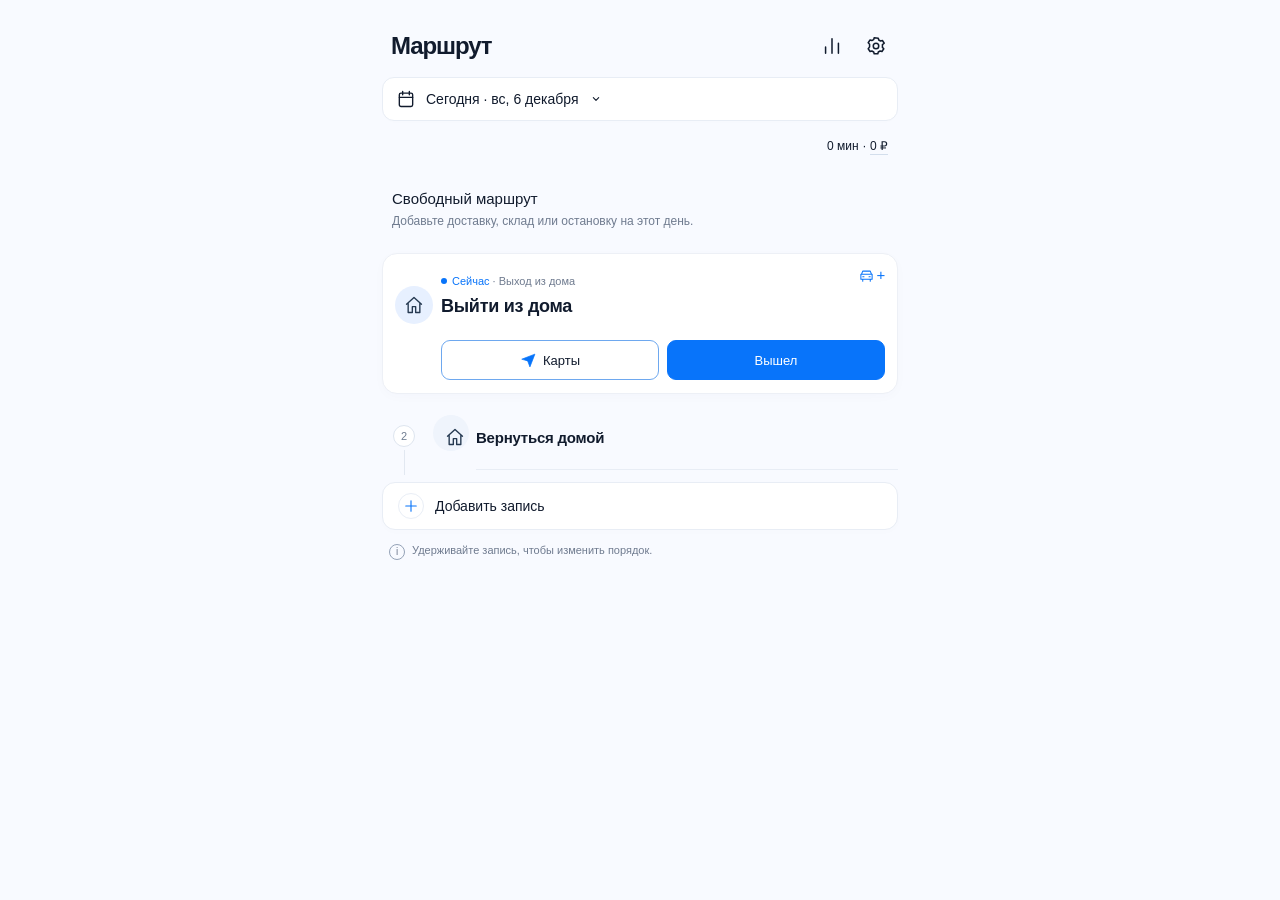
==== commit 20d42eea: "Add files via upload" ====
--- a/index.html
+++ b/index.html
@@ -40,6 +40,29 @@
 #deliveryForm.is-edit .type-tabs{display:none}#deliveryForm.is-edit .type-select-field{display:block}
 
 .focus-hero:not(.home-card).has-long-address .delivery-meta{font-size:16px;font-weight:500;line-height:1.35}.focus-hero .delivery-note{-webkit-line-clamp:1}
+
+.calendar-mark{height:14px;color:#abb7c8}.calendar-mark svg{width:14px;height:14px;stroke-width:1.7;fill:none}.calendar-day.has-deliveries .calendar-mark{color:var(--blue)}.calendar-day[aria-pressed=true] .calendar-mark{color:#fff}.today-dot{width:4px;height:4px;display:block;background:var(--blue);border-radius:50%}.calendar-day[aria-pressed=true] .today-dot{background:#fff}
+
+/* v29: completion controls live on the timeline; SVG strokes remain explicit. */
+.queue-card .delivery-row,.route-complete .queue-card .delivery-row{grid-template-columns:44px 36px minmax(0,1fr) auto;gap:7px}
+.queue-card.has-contact-actions .delivery-row,.route-complete .queue-card.has-contact-actions .delivery-row{grid-template-columns:44px 36px minmax(0,1fr) 80px}
+.queue-card .timeline-marker{width:44px;padding-top:0}
+.queue-card .timeline-marker:after{top:36px;bottom:-15px}
+.timeline-marker .timeline-check.done-btn{width:44px;height:44px;min-height:44px;flex:none;display:grid;place-items:center;border-radius:50%;touch-action:manipulation;position:relative;z-index:1}
+.timeline-check .timeline-dot{width:22px;height:22px;pointer-events:none}
+.timeline-dot svg{width:14px;height:14px;fill:none;stroke:currentColor;stroke-width:2;stroke-linecap:round;stroke-linejoin:round}
+.timeline-check:focus-visible{outline:2px solid var(--blue);outline-offset:-3px}
+.timeline-check:active .timeline-dot{transform:scale(.92)}
+.queue-card:after{left:94px}
+.queue-card.done .completed-time{width:auto;margin:0 3px 0 0}
+.queue-card.done.has-contact-actions .completed-time{flex-basis:100%;margin:2px 3px 0 0;text-align:right}
+.queue-card .delivery-controls:empty{display:none}
+.fare-line{margin-left:94px}
+.fare-line button{display:inline-flex;align-items:center;justify-content:center;gap:5px;line-height:1;font-variant-numeric:tabular-nums}
+.fare-value{display:inline-flex;align-items:center;gap:1px;line-height:1}
+.fare-line .fare-minus{width:8px;height:12px;stroke-width:1.4;stroke-linecap:round;flex:none}
+.settings-parameters .icon-field .field-icon{top:50%;transform:translateY(-50%)}
+@media(max-width:350px){.queue-card .delivery-row,.route-complete .queue-card .delivery-row{grid-template-columns:44px 30px minmax(0,1fr) auto;gap:5px}.queue-card.has-contact-actions .delivery-row,.route-complete .queue-card.has-contact-actions .delivery-row{grid-template-columns:44px 30px minmax(0,1fr) 76px}.queue-card:after,.fare-line{margin-left:0}.queue-card:after{left:84px}.fare-line{margin-left:84px}.queue-card .delivery-controls .contact-actions{flex-wrap:nowrap}}
 </style></head><body><main class="app">
 <section class="view active" id="view-route">
 <header class="focus-route-head"><h1>Маршрут</h1><div class="header-actions"><button aria-label="Статистика" class="icon-btn" id="routeStats"><svg aria-hidden="true" viewbox="0 0 24 24"><path d="M5 20v-7M12 20V4M19 20V9"></path></svg></button><button aria-label="Настройки" class="icon-btn" id="profileSettings"><svg aria-hidden="true" viewbox="0 0 24 24"><path d="m10 3-.5 2-2 1-2-.5-2 3 1.5 1.5v3L3.5 15l2 3 2-.5 2 1 .5 2h4l.5-2 2-1 2 .5 2-3-1.5-1.5v-3L21 9l-2-3-2 .5-2-1-.5-2Z"></path><circle cx="12" cy="12" r="3"></circle></svg></button></div><button class="icon-btn route-menu" hidden="" id="routeActions">Готово</button></header><section aria-label="Календарь доставок" class="profile-calendar" id="profileCalendar">
@@ -67,7 +90,7 @@
 </section><section class="stats-chart"><h2>Доставки по дням</h2><div aria-label="Выполненные доставки по дням" class="bars" id="statsBars"></div><p class="note" hidden="" id="chartEmpty">За этот период нет выполненных доставок.</p></section><section class="stats-history"><h2>История дней</h2><div id="statsHistory"></div></section><button class="action stats-export" id="statsCsv" type="button"><svg aria-hidden="true" viewbox="0 0 24 24"><path d="M5 3h10l4 4v14H5ZM14 3v5h5"></path></svg>Экспорт CSV</button></section>
 <section class="view" id="view-places"><header class="page-header"><button class="back-btn" id="placesBack"><svg aria-hidden="true" viewbox="0 0 24 24"><path d="m14 6-6 6 6 6"></path></svg><span>Настройки</span></button><h1 tabindex="-1">Постоянные адреса</h1><p class="page-sub">Сохраните места, чтобы быстро выбирать их в маршруте.</p></header><button class="action primary place-add" id="addPlace" type="button">+ Добавить адрес</button><div class="places-list" id="placesList"></div><p class="note">Изменение или удаление адреса здесь не меняет уже добавленные записи маршрута.</p></section>
 <section class="view" id="view-place-edit"><header class="page-header"><button class="back-btn" id="placeBack"><svg aria-hidden="true" viewbox="0 0 24 24"><path d="m14 6-6 6 6 6"></path></svg><span>Постоянные адреса</span></button><h1 id="placeEditorTitle" tabindex="-1">Новый адрес</h1></header><form class="place-editor" id="placeEditor"><label class="icon-field"><svg aria-hidden="true" class="field-icon" viewbox="0 0 24 24"><path d="M5 3h10l4 4v14H5ZM14 3v5h5M8 12h8M8 16h6"></path></svg>Название места<input autocomplete="off" id="pName" maxlength="80" placeholder="Антон, Oskelly, склад…" required="" type="text"/></label><label class="icon-field"><svg aria-hidden="true" class="field-icon" viewbox="0 0 24 24"><path d="M20 10c0 6-8 11-8 11S4 16 4 10a8 8 0 0 1 16 0ZM12 7a3 3 0 1 0 0 6 3 3 0 0 0 0-6"></path></svg>Адрес<input autocomplete="off" id="pAddress" maxlength="180" placeholder="Город, улица и номер дома" required="" type="text"/></label><label class="icon-field"><svg aria-hidden="true" class="field-icon" viewbox="0 0 24 24"><path d="m12 3 9 5v9l-9 5-9-5V8ZM3 8l9 5 9-5M12 13v9"></path></svg>Тип по умолчанию<select id="pType"><option value="delivery">Доставка</option><option value="warehouse">Склад</option><option value="stop">Остановка — без учёта в доставках</option></select><span class="field-hint">Можно изменить для конкретной поездки.</span></label><label class="icon-field"><svg aria-hidden="true" class="field-icon" viewbox="0 0 24 24"><path d="M5 21v-2a7 7 0 0 1 14 0v2ZM12 3a4 4 0 1 0 0 8 4 4 0 0 0 0-8"></path></svg>Имя контакта<input autocomplete="off" id="pClient" maxlength="100" placeholder="Необязательно" type="text"/></label><label class="icon-field"><svg aria-hidden="true" class="field-icon" viewbox="0 0 24 24"><path d="M6 3 3 6c0 7 8 15 15 15l3-3-5-4-2 2c-3-1-5-3-6-6l2-2Z"></path></svg>Телефон<input autocomplete="off" id="pPhone" inputmode="tel" maxlength="40" placeholder="+7 …" type="tel"/></label><label class="icon-field"><svg aria-hidden="true" class="field-icon" viewbox="0 0 24 24"><path d="M5 3h10l4 4v14H5ZM14 3v5h5M8 12h8M8 16h6"></path></svg>Примечание<textarea id="pNote" maxlength="300" placeholder="Например, оставить на ресепшене"></textarea></label><p class="error" hidden="" id="placeError"></p><div class="form-actions"><button class="action" id="placeCancel" type="button">Отмена</button><button class="action primary" type="submit">Сохранить</button></div><button class="editor-delete" hidden="" id="deletePlace" type="button">Удалить адрес</button></form></section>
-<section class="view" id="view-settings"><header class="page-header"><button aria-label="Назад" class="back-btn" id="settingsBack"><svg aria-hidden="true" viewbox="0 0 24 24"><path d="m14 6-6 6 6 6"></path></svg></button><h1 tabindex="-1">Настройки</h1></header><h2>Маршрут</h2><section class="card data-group"><button class="data-btn" id="settingsMapsRow" type="button"><span class="data-symbol"><svg aria-hidden="true" viewbox="0 0 24 24"><path d="m3 6 6-3 6 3 6-3v15l-6 3-6-3-6 3ZM9 3v15M15 6v15"></path></svg></span><span class="data-label"><strong>Карты</strong></span><span class="data-value"><span id="settingsMapsValue"></span></span><span class="chevron">›</span></button><button class="data-btn" id="settingsFareRow" type="button"><span class="data-symbol"><svg aria-hidden="true" viewbox="0 0 24 24"><ellipse cx="9" cy="5" rx="5" ry="2"></ellipse><path d="M4 5v4c0 3 10 3 10 0V5M4 9v4c0 2 5 3 8 2M4 13v4c0 2 5 3 8 2"></path><ellipse cx="17" cy="13" rx="4" ry="2"></ellipse><path d="M13 13v6c0 3 8 3 8 0v-6M13 16c0 3 8 3 8 0"></path></svg></span><span class="data-label"><strong>Стоимость проезда</strong></span><span class="data-value"><span id="settingsFareValue"></span></span><span class="chevron">›</span></button><button class="data-btn" id="settingsHomeRow" type="button"><span class="data-symbol"><svg aria-hidden="true" viewbox="0 0 24 24"><path d="m3 11 9-8 9 8M5 10v11h5v-7h4v7h5V10"></path></svg></span><span class="data-label"><strong>Дом</strong><small><span id="settingsHomeValue"></span></small></span><span class="chevron">›</span></button><button class="data-btn" id="settingsWarehouseRow" type="button"><span class="data-symbol"><svg aria-hidden="true" viewbox="0 0 24 24"><path d="M3 21V8l9-5 9 5v13M7 21V10h10v11M7 14h10M7 18h10M10 21v-3M14 21v-3"></path></svg></span><span class="data-label"><strong>Склад</strong><small><span id="settingsWarehouseValue"></span></small></span><span class="chevron">›</span></button><button class="data-btn" id="settingsPlaces" type="button"><span class="data-symbol"><svg aria-hidden="true" viewbox="0 0 24 24"><path d="M20 10c0 6-8 11-8 11S4 16 4 10a8 8 0 0 1 16 0Z"></path><circle cx="12" cy="10" r="3"></circle></svg></span><span class="data-label"><strong>Постоянные адреса</strong></span><span class="chevron">›</span></button></section><h2>Данные</h2><section class="card data-group"><button class="data-btn" id="exportJson" type="button"><span class="data-symbol"><svg aria-hidden="true" viewbox="0 0 24 24"><path d="M12 3v12m-5-5 5 5 5-5M4 16v5h16v-5"></path></svg></span><span class="data-label"><strong>Скачать резервную копию</strong><small>Маршруты, история и настройки</small></span><span class="chevron">›</span></button><button class="data-btn" id="importJson" type="button"><span class="data-symbol"><svg aria-hidden="true" viewbox="0 0 24 24"><path d="M12 16V3m-5 5 5-5 5 5M4 16v5h16v-5"></path></svg></span><span class="data-label"><strong>Восстановить из файла</strong><small>Резервная копия JSON</small></span><span class="chevron">›</span></button><button class="data-btn" id="exportCsv" type="button"><span class="data-symbol"><svg aria-hidden="true" viewbox="0 0 24 24"><path d="M5 3h10l4 4v14H5ZM14 3v5h5"></path></svg></span><span class="data-label"><strong>Экспорт доставок CSV</strong></span><span class="chevron">›</span></button></section><p class="note">Резервная копия сохраняет маршруты и историю.</p><h2>Приложение</h2><section class="card data-group"><div class="data-btn"><span class="data-symbol"><svg aria-hidden="true" viewbox="0 0 24 24"><path d="M3 9a14 14 0 0 1 18 0M6 12a9 9 0 0 1 12 0M9 15a4 4 0 0 1 6 0M12 19h.01"></path></svg></span><span class="data-label"><strong>Работа офлайн</strong><small id="offlineStatus">Проверяем кэш приложения…</small></span></div><div class="data-btn"><span class="data-symbol"><svg aria-hidden="true" viewbox="0 0 24 24"><circle cx="12" cy="12" r="9"></circle><path d="M12 11v6M12 7h.01"></path></svg></span><span class="data-label"><strong>Версия</strong></span><span class="data-value">27</span></div><button class="data-btn" id="settingsData" type="button"><span class="data-symbol"><svg aria-hidden="true" viewbox="0 0 24 24"><path d="M5 3h10l4 4v14H5ZM14 3v5h5"></path></svg></span><span class="data-label"><strong>Управление данными</strong><small>Установка и удаление истории</small></span><span class="chevron">›</span></button></section></section><section class="view" id="view-parameters"><header class="page-header"><button aria-label="Назад к настройкам" class="back-btn" id="parametersBack" type="button"><svg aria-hidden="true" viewbox="0 0 24 24"><path d="m14 6-6 6 6 6"></path></svg></button><h1 tabindex="-1">Параметры маршрута</h1></header><form class="settings-parameters" id="settingsEditor"><h2>Проезд</h2><div class="parameter-group"><label class="icon-field"><svg aria-hidden="true" class="field-icon" viewbox="0 0 24 24"><path d="M12 3h-1a3 3 0 0 0-3 3v3H5v3h3v9h10M6 17h8M8 9h5a4 4 0 0 0 0-8"></path></svg>Стоимость по умолчанию, ₽<input id="settingsFare" inputmode="decimal" maxlength="10" required="" type="text"/></label></div><p class="note">Стандартная сумма подставляется в форму проезда. Расход появляется только после сохранения.</p><h2>Дом</h2><div class="parameter-group"><label class="icon-field"><svg aria-hidden="true" class="field-icon" viewbox="0 0 24 24"><path d="m3 11 9-8 9 8M5 10v11h5v-7h4v7h5V10"></path></svg>Адрес<input id="settingsHome" maxlength="180" placeholder="Улица и номер дома" type="text"/></label></div><p class="note">Используется для начала и завершения дня. Адреса в истории сохраняются.</p><h2>Склад</h2><div class="parameter-group"><label class="icon-field"><svg aria-hidden="true" class="field-icon" viewbox="0 0 24 24"><path d="m12 3 9 5v9l-9 5-9-5V8ZM3 8l9 5 9-5M12 13v9"></path></svg>Адрес<input id="settingsWarehouse" maxlength="180" placeholder="Шереметьевская 21, м. Марьина Роща" type="text"/></label></div><p class="note">Адрес подставляется в новые записи склада.</p><h2>Открывать адреса в</h2><div class="parameter-group"><label class="map-choice"><span class="provider-icon"><svg aria-hidden="true" viewbox="0 0 24 24"><path d="M20 10c0 6-8 11-8 11S4 16 4 10a8 8 0 0 1 16 0Z"></path><circle cx="12" cy="10" r="3"></circle></svg></span><span>Google Maps</span><input name="mapProviderChoice" type="radio" value="google"/></label><label class="map-choice"><span class="provider-icon" style="color:#e34b35"><svg aria-hidden="true" viewbox="0 0 24 24"><path d="M20 10c0 6-8 11-8 11S4 16 4 10a8 8 0 0 1 16 0Z"></path><circle cx="12" cy="10" r="3"></circle></svg></span><span>Яндекс Карты</span><input name="mapProviderChoice" type="radio" value="yandex"/></label></div><label class="sr-only" hidden=""><svg aria-hidden="true" class="field-icon" viewbox="0 0 24 24"><path d="m3 6 6-3 6 3 6-3v15l-6 3-6-3-6 3ZM9 3v15M15 6v15"></path></svg>Предпочитаемые карты<select id="settingsMaps"><option value="google">Google Maps</option><option value="yandex">Яндекс Карты</option></select><span class="field-hint">Первый вариант в меню карт. При необходимости можно выбрать другой.</span></label><p class="error" hidden="" id="settingsError"></p><div class="settings-actions"><button class="action primary" type="submit">Сохранить</button></div></form></section>
+<section class="view" id="view-settings"><header class="page-header"><button aria-label="Назад" class="back-btn" id="settingsBack"><svg aria-hidden="true" viewbox="0 0 24 24"><path d="m14 6-6 6 6 6"></path></svg></button><h1 tabindex="-1">Настройки</h1></header><h2>Маршрут</h2><section class="card data-group"><button class="data-btn" id="settingsMapsRow" type="button"><span class="data-symbol"><svg aria-hidden="true" viewbox="0 0 24 24"><path d="m3 6 6-3 6 3 6-3v15l-6 3-6-3-6 3ZM9 3v15M15 6v15"></path></svg></span><span class="data-label"><strong>Карты</strong></span><span class="data-value"><span id="settingsMapsValue"></span></span><span class="chevron">›</span></button><button class="data-btn" id="settingsFareRow" type="button"><span class="data-symbol"><svg aria-hidden="true" viewbox="0 0 24 24"><ellipse cx="9" cy="5" rx="5" ry="2"></ellipse><path d="M4 5v4c0 3 10 3 10 0V5M4 9v4c0 2 5 3 8 2M4 13v4c0 2 5 3 8 2"></path><ellipse cx="17" cy="13" rx="4" ry="2"></ellipse><path d="M13 13v6c0 3 8 3 8 0v-6M13 16c0 3 8 3 8 0"></path></svg></span><span class="data-label"><strong>Стоимость проезда</strong></span><span class="data-value"><span id="settingsFareValue"></span></span><span class="chevron">›</span></button><button class="data-btn" id="settingsHomeRow" type="button"><span class="data-symbol"><svg aria-hidden="true" viewbox="0 0 24 24"><path d="m3 11 9-8 9 8M5 10v11h5v-7h4v7h5V10"></path></svg></span><span class="data-label"><strong>Дом</strong><small><span id="settingsHomeValue"></span></small></span><span class="chevron">›</span></button><button class="data-btn" id="settingsWarehouseRow" type="button"><span class="data-symbol"><svg aria-hidden="true" viewbox="0 0 24 24"><path d="M3 21V8l9-5 9 5v13M7 21V10h10v11M7 14h10M7 18h10M10 21v-3M14 21v-3"></path></svg></span><span class="data-label"><strong>Склад</strong><small><span id="settingsWarehouseValue"></span></small></span><span class="chevron">›</span></button><button class="data-btn" id="settingsPlaces" type="button"><span class="data-symbol"><svg aria-hidden="true" viewbox="0 0 24 24"><path d="M20 10c0 6-8 11-8 11S4 16 4 10a8 8 0 0 1 16 0Z"></path><circle cx="12" cy="10" r="3"></circle></svg></span><span class="data-label"><strong>Постоянные адреса</strong></span><span class="chevron">›</span></button></section><h2>Данные</h2><section class="card data-group"><button class="data-btn" id="exportJson" type="button"><span class="data-symbol"><svg aria-hidden="true" viewbox="0 0 24 24"><path d="M12 3v12m-5-5 5 5 5-5M4 16v5h16v-5"></path></svg></span><span class="data-label"><strong>Скачать резервную копию</strong><small>Маршруты, история и настройки</small></span><span class="chevron">›</span></button><button class="data-btn" id="importJson" type="button"><span class="data-symbol"><svg aria-hidden="true" viewbox="0 0 24 24"><path d="M12 16V3m-5 5 5-5 5 5M4 16v5h16v-5"></path></svg></span><span class="data-label"><strong>Восстановить из файла</strong><small>Резервная копия JSON</small></span><span class="chevron">›</span></button><button class="data-btn" id="exportCsv" type="button"><span class="data-symbol"><svg aria-hidden="true" viewbox="0 0 24 24"><path d="M5 3h10l4 4v14H5ZM14 3v5h5"></path></svg></span><span class="data-label"><strong>Экспорт доставок CSV</strong></span><span class="chevron">›</span></button></section><p class="note">Резервная копия сохраняет маршруты и историю.</p><h2>Приложение</h2><section class="card data-group"><div class="data-btn"><span class="data-symbol"><svg aria-hidden="true" viewbox="0 0 24 24"><path d="M3 9a14 14 0 0 1 18 0M6 12a9 9 0 0 1 12 0M9 15a4 4 0 0 1 6 0M12 19h.01"></path></svg></span><span class="data-label"><strong>Работа офлайн</strong><small id="offlineStatus">Проверяем кэш приложения…</small></span></div><div class="data-btn"><span class="data-symbol"><svg aria-hidden="true" viewbox="0 0 24 24"><circle cx="12" cy="12" r="9"></circle><path d="M12 11v6M12 7h.01"></path></svg></span><span class="data-label"><strong>Версия</strong></span><span class="data-value">29</span></div><button class="data-btn" id="settingsData" type="button"><span class="data-symbol"><svg aria-hidden="true" viewbox="0 0 24 24"><path d="M5 3h10l4 4v14H5ZM14 3v5h5"></path></svg></span><span class="data-label"><strong>Управление данными</strong><small>Установка и удаление истории</small></span><span class="chevron">›</span></button></section></section><section class="view" id="view-parameters"><header class="page-header"><button aria-label="Назад к настройкам" class="back-btn" id="parametersBack" type="button"><svg aria-hidden="true" viewbox="0 0 24 24"><path d="m14 6-6 6 6 6"></path></svg></button><h1 tabindex="-1">Параметры маршрута</h1></header><form class="settings-parameters" id="settingsEditor"><h2>Проезд</h2><div class="parameter-group"><label class="icon-field"><svg aria-hidden="true" class="field-icon" viewbox="0 0 24 24"><path d="M8 21V3h6a5 5 0 0 1 0 10H5M5 17h10"></path></svg>Стоимость по умолчанию, ₽<input id="settingsFare" inputmode="decimal" maxlength="10" required="" type="text"/></label></div><p class="note">Стандартная сумма подставляется в форму проезда. Расход появляется только после сохранения.</p><h2>Дом</h2><div class="parameter-group"><label class="icon-field"><svg aria-hidden="true" class="field-icon" viewbox="0 0 24 24"><path d="m3 11 9-8 9 8M5 10v11h5v-7h4v7h5V10"></path></svg>Адрес<input id="settingsHome" maxlength="180" placeholder="Улица и номер дома" type="text"/></label></div><p class="note">Используется для начала и завершения дня. Адреса в истории сохраняются.</p><h2>Склад</h2><div class="parameter-group"><label class="icon-field"><svg aria-hidden="true" class="field-icon" viewbox="0 0 24 24"><path d="m12 3 9 5v9l-9 5-9-5V8ZM3 8l9 5 9-5M12 13v9"></path></svg>Адрес<input id="settingsWarehouse" maxlength="180" placeholder="Шереметьевская 21, м. Марьина Роща" type="text"/></label></div><p class="note">Адрес подставляется в новые записи склада.</p><h2>Открывать адреса в</h2><div class="parameter-group"><label class="map-choice"><span class="provider-icon"><svg aria-hidden="true" viewbox="0 0 24 24"><path d="M20 10c0 6-8 11-8 11S4 16 4 10a8 8 0 0 1 16 0Z"></path><circle cx="12" cy="10" r="3"></circle></svg></span><span>Google Maps</span><input name="mapProviderChoice" type="radio" value="google"/></label><label class="map-choice"><span class="provider-icon" style="color:#e34b35"><svg aria-hidden="true" viewbox="0 0 24 24"><path d="M20 10c0 6-8 11-8 11S4 16 4 10a8 8 0 0 1 16 0Z"></path><circle cx="12" cy="10" r="3"></circle></svg></span><span>Яндекс Карты</span><input name="mapProviderChoice" type="radio" value="yandex"/></label></div><label class="sr-only" hidden=""><svg aria-hidden="true" class="field-icon" viewbox="0 0 24 24"><path d="m3 6 6-3 6 3 6-3v15l-6 3-6-3-6 3ZM9 3v15M15 6v15"></path></svg>Предпочитаемые карты<select id="settingsMaps"><option value="google">Google Maps</option><option value="yandex">Яндекс Карты</option></select><span class="field-hint">Первый вариант в меню карт. При необходимости можно выбрать другой.</span></label><p class="error" hidden="" id="settingsError"></p><div class="settings-actions"><button class="action primary" type="submit">Сохранить</button></div></form></section>
 <section class="view" id="view-data"><header class="page-header"><button class="back-btn" id="dataBack"><svg aria-hidden="true" viewbox="0 0 24 24"><path d="m14 6-6 6 6 6"></path></svg><span>Настройки</span></button><h1 tabindex="-1">Данные</h1></header><p class="page-sub">Маршруты сохраняются на этом устройстве.</p><h2>Резервная копия</h2><p class="note">Полную копию и CSV можно скачать из настроек. Перед очисткой сохраните резервную копию.</p><h2>Опасная зона</h2><section class="card data-group"><button class="data-btn danger" id="clearAll"><span class="data-symbol">×</span><span class="data-label"><strong>Удалить все данные</strong><small>Все дни и доставки на этом устройстве</small></span></button></section><input accept=".json,application/json" class="file-input" id="jsonFile" type="file"/><details class="card install" id="installInfo"><summary>Установка на iPhone</summary><p class="note">Откройте приложение в Safari → «Поделиться» → «На экран Домой». После первого открытия приложение доступно офлайн.</p></details></section></main>
 <div aria-labelledby="formTitle" aria-modal="true" class="modal" id="deliveryForm" role="dialog"><section class="sheet"><div class="handle"></div><div class="sheet-head"><button aria-label="Закрыть" class="icon-btn" id="closeForm"><svg aria-hidden="true" viewbox="0 0 24 24"><path d="m6 6 12 12M18 6 6 18"></path></svg></button><h2 class="sheet-title" id="formTitle">Новая доставка</h2><button form="editor" hidden="" id="formDone" type="submit">Готово</button></div><form id="editor"><div class="editor-fields"><div aria-label="Тип записи" class="type-tabs" role="group"><button aria-pressed="false" data-record-type="delivery" type="button"><svg aria-hidden="true" viewbox="0 0 24 24"><path d="m12 3 9 5v9l-9 5-9-5V8ZM3 8l9 5 9-5M12 13v9M7 6l9 5"></path></svg><span>Доставка</span></button><button aria-pressed="false" data-record-type="warehouse" type="button"><svg aria-hidden="true" viewbox="0 0 24 24"><path d="M3 21V8l9-5 9 5v13M7 21V10h10v11M7 14h10M7 18h10M10 21v-3M14 21v-3"></path></svg><span>Склад</span></button><button aria-pressed="false" data-record-type="stop" type="button"><svg aria-hidden="true" viewbox="0 0 24 24"><path d="M20 10c0 6-8 11-8 11S4 16 4 10a8 8 0 0 1 16 0Z"></path><circle cx="12" cy="10" r="3"></circle></svg><span>Остановка</span></button></div><label class="icon-field type-select-field"><svg aria-hidden="true" class="field-icon" viewbox="0 0 24 24"><path d="m12 3 9 5v9l-9 5-9-5V8ZM3 8l9 5 9-5M12 13v9"></path></svg>Тип записи<select id="fType"><option value="delivery">Доставка</option><option value="stop">Остановка · не доставка</option><option value="warehouse">Склад</option></select></label><label class="icon-field" hidden="" id="deliveryDateField"><svg aria-hidden="true" class="field-icon" viewbox="0 0 24 24"><path d="M4 5h16v16H4ZM8 3v4M16 3v4M4 10h16"></path></svg>Дата<input id="fDeliveryDate" type="date"/></label><label class="icon-field"><svg aria-hidden="true" class="field-icon" viewbox="0 0 24 24"><path d="m12 3 9 5v9l-9 5-9-5V8ZM3 8l9 5 9-5M12 13v9"></path></svg>Название / номер заказа<input id="fTitle" maxlength="80" placeholder="Забрать заказ" required="" type="text"/></label><label class="icon-field"><svg aria-hidden="true" class="field-icon" viewbox="0 0 24 24"><path d="M20 10c0 6-8 11-8 11S4 16 4 10a8 8 0 0 1 16 0ZM12 7a3 3 0 1 0 0 6 3 3 0 0 0 0-6"></path></svg>Адрес<input id="fAddress" maxlength="180" placeholder="Город, улица и номер дома" type="text"/></label><label class="icon-field"><svg aria-hidden="true" class="field-icon" viewbox="0 0 24 24"><path d="M5 21v-2a7 7 0 0 1 14 0v2ZM12 3a4 4 0 1 0 0 8 4 4 0 0 0 0-8"></path></svg>Имя клиента<input autocomplete="name" id="fClient" maxlength="100" placeholder="Анна" type="text"/></label><label class="icon-field"><svg aria-hidden="true" class="field-icon" viewbox="0 0 24 24"><path d="M6 3 3 6c0 7 8 15 15 15l3-3-5-4-2 2c-3-1-5-3-6-6l2-2Z"></path></svg>Телефон<input autocomplete="tel" id="fPhone" inputmode="tel" maxlength="40" placeholder="+7 …" type="tel"/></label><label class="icon-field"><svg aria-hidden="true" class="field-icon" viewbox="0 0 24 24"><path d="M12 3a9 9 0 1 0 0 18 9 9 0 0 0 0-18M12 7v5l3 2"></path></svg>Срок доставки<input id="fDeadline" type="time"/></label><button type="button" class="record-status-field" hidden="" id="formRecordStatus"></button><label class="icon-field" hidden="" id="completionTimeField"><svg aria-hidden="true" class="field-icon" viewbox="0 0 24 24"><path d="M12 3a9 9 0 1 0 0 18 9 9 0 0 0 0-18M12 7v5l3 2"></path></svg>Время отметки<input id="fCompletedAt" type="datetime-local"/></label><label class="icon-field"><svg aria-hidden="true" class="field-icon" viewbox="0 0 24 24"><path d="M5 3h10l4 4v14H5ZM14 3v5h5M8 12h8M8 16h6"></path></svg>Комментарий<textarea id="fNote" maxlength="300" placeholder="Подъезд, этаж, номер заказа…"></textarea></label><button aria-controls="placePicker" aria-expanded="false" class="place-choose" id="choosePlace" type="button"><svg aria-hidden="true" viewbox="0 0 24 24"><path d="M20 10c0 6-8 11-8 11S4 16 4 10a8 8 0 0 1 16 0Z"></path><circle cx="12" cy="10" r="3"></circle></svg><span>Из постоянных адресов</span><svg aria-hidden="true" viewbox="0 0 24 24"><path d="m8 10 4 4 4-4"></path></svg></button><div class="place-picker" hidden="" id="placePicker"><div id="placePickerList"></div></div><button class="transfer-btn" hidden="" id="transferDelivery" type="button"><svg aria-hidden="true" viewbox="0 0 24 24"><rect height="16" rx="2" width="16" x="4" y="5"></rect><path d="M8 3v4M16 3v4M4 10h16"></path></svg><span>Перенести на другой день</span><svg aria-hidden="true" viewbox="0 0 24 24"><path d="m10 6 6 6-6 6"></path></svg></button><button class="editor-delete delete-icon" hidden="" id="deleteDelivery" type="button"><svg aria-hidden="true" viewBox="0 0 24 24"><path d="M3 6h18M9 6V3h6v3M5 6l1 15h12l1-15M10 10v7M14 10v7"/></svg><span>Удалить запись</span></button><p class="error" hidden="" id="formError"></p></div><div class="form-actions editor-actions"><button class="action" id="cancelForm" type="button">Отмена</button><button class="action primary" id="saveDelivery" type="submit">Добавить</button></div></form></section></div>
 <div aria-labelledby="menuTitle" aria-modal="true" class="modal" id="deliveryMenu" role="dialog"><section class="sheet"><div class="handle"></div><h2 class="sheet-title" id="menuTitle">Открыть в картах</h2><div hidden="" id="menuMapOptions"><label>Адрес для поиска<input autocomplete="off" id="mapQuery" maxlength="240" placeholder="Москва, Шереметьевская улица, 21" type="text"/></label><p class="note map-hint">При необходимости уточните адрес. Это не меняет запись доставки.</p><a class="menu-action map-link" id="menuMaps" rel="noopener noreferrer" target="_blank">Яндекс Карты ↗</a><a class="menu-action map-link" id="menuGoogleMaps" rel="noopener noreferrer" target="_blank">Google Карты ↗</a></div><button class="menu-action" id="menuCancel">Отмена</button></section></div>
@@ -182,18 +205,18 @@
     const stages=[homeStage(day,'start'),...day.deliveries,homeStage(day,'finish')];
     const now=new Date(),nearest=day.deliveries.filter(d=>!d.done&&d.deadline).map(d=>({id:d.id,time:new Date(currentDate+'T'+d.deadline+':00').getTime()})).filter(d=>d.time>=now.getTime()).sort((a,b)=>a.time-b.time)[0];
     const completed=stages.filter(d=>d.done),completedRecords=completed.length;
-    const finishOrder=20+day.deliveries.length*3,completedBase=2;
+    const finishOrder=20+day.deliveries.length*3,completedBase=finishOrder+10;
     if(day.finishedAt&&!reordering){const status=document.createElement('section');status.className='route-result';status.style.order='-5';status.innerHTML='<div class="result-top"><span class="result-check">'+checkSvg()+'</span><div><strong>День завершён</strong><span class="result-sub">'+(done===total?'Все доставки выполнены':done+' из '+total+' доставок выполнено')+'</span></div></div><div class="result-metrics"><span>'+done+' '+plural(done,'доставка','доставки','доставок')+'</span><span>'+escapeHtml(durationText(dayTimes(day).work))+'</span><span>'+escapeHtml(money(fareTotal(day)))+'</span></div>';list.append(status)}
     stages.forEach((d,i)=>{
       const hero=!reordering&&d.id===focus?.id,isCompleted=d.done;
-      const order=reordering?i*3:hero?0:isCompleted?completedBase+i*3:d.kind==='finish'?10000+finishOrder:10000+day.deliveries.indexOf(d)*3;
+      const order=reordering?i*3:hero?0:isCompleted?completedBase+i*3:d.kind==='finish'?finishOrder:10+day.deliveries.indexOf(d)*3;
       const card=buildFocusCard(day,d,{hero,reordering,nearest:d.id===nearest?.id&&currentDate===today,overdue:!d.done&&d.deadline&&new Date(currentDate+'T'+d.deadline+':00')<now});
       card.style.order=String(order);card.classList.toggle('focus-completed',isCompleted);
       if(hero&&lastFocusId!==currentDate+':'+d.id)card.classList.add('focus-enter');
       list.append(card);
       if(!reordering)for(const record of day.fares||[]){if(record.fromId!==d.id)continue;
         const marker=document.createElement('div');marker.className='fare-line'+(isCompleted?' focus-completed':'');marker.style.order=String(order+1);
-        const button=document.createElement('button');button.type='button';button.setAttribute('aria-label','Изменить расход: '+record.fromTitle+' → '+record.toTitle);button.innerHTML=carSvg()+' <span>−'+escapeHtml(money(record.amountKopecks))+'</span>';button.addEventListener('click',()=>openFareEditor(record));marker.append(button);list.append(marker);
+        const button=document.createElement('button');button.type='button';button.setAttribute('aria-label','Изменить расход: '+record.fromTitle+' → '+record.toTitle);button.innerHTML=carSvg()+'<span class="fare-value"><svg class="fare-minus" viewBox="0 0 12 16" aria-hidden="true"><path d="M1 8h10"/></svg><span>'+escapeHtml(money(record.amountKopecks))+'</span></span>';button.addEventListener('click',()=>openFareEditor(record));marker.append(button);list.append(marker);
       }
     });
     if(!reordering){
@@ -209,7 +232,7 @@
         holder.replaceChildren(leg.querySelector('button'));
 
       }
-      if(completed.length&&!day.finishedAt){const toggle=document.createElement('button');toggle.type='button';toggle.className='completed-toggle';toggle.style.order='1';toggle.setAttribute('aria-expanded',String(expanded));toggle.setAttribute('aria-controls','deliveryList');toggle.innerHTML='<span class="completed-badge">'+checkSvg()+'</span><span class="completed-copy">Выполнено · '+completedRecords+' '+plural(completedRecords,'остановка','остановки','остановок')+'<small>'+escapeHtml(completed.map(d=>d.title).join(' · '))+'</small></span><svg viewBox="0 0 24 24" aria-hidden="true"><path d="m8 10 4 4 4-4"/></svg>';toggle.addEventListener('click',()=>{const open=!list.classList.contains('completed-expanded');list.classList.toggle('completed-expanded',open);toggle.setAttribute('aria-expanded',String(open));if(open)expandedStops.add(key);else expandedStops.delete(key)});list.append(toggle)}
+      if(completed.length&&!day.finishedAt){const toggle=document.createElement('button');toggle.type='button';toggle.className='completed-toggle';toggle.style.order=String(completedBase-1);toggle.setAttribute('aria-expanded',String(expanded));toggle.setAttribute('aria-controls','deliveryList');toggle.innerHTML='<span class="completed-badge">'+checkSvg()+'</span><span class="completed-copy">Выполнено · '+completedRecords+' '+plural(completedRecords,'остановка','остановки','остановок')+'<small>'+escapeHtml(completed.map(d=>d.title).join(' · '))+'</small></span><svg viewBox="0 0 24 24" aria-hidden="true"><path d="m8 10 4 4 4-4"/></svg>';toggle.addEventListener('click',()=>{const open=!list.classList.contains('completed-expanded');list.classList.toggle('completed-expanded',open);toggle.setAttribute('aria-expanded',String(open));if(open)expandedStops.add(key);else expandedStops.delete(key)});list.append(toggle)}
     }
     if(!day.deliveries.length&&!day.startedAt){const empty=document.createElement('div');empty.className='empty-route';empty.style.order='-2';empty.innerHTML='<strong>Свободный маршрут</strong><span>Добавьте доставку, склад или остановку на этот день.</span>';list.append(empty)}
     lastFocusId=focus?currentDate+':'+focus.id:'';
@@ -233,13 +256,13 @@
     const details=!d.kind&&(d.clientName||state)?'<div class="delivery-details">'+(d.clientName?'<span class="delivery-client">'+escapeHtml(d.clientName)+'</span>':'')+(state?'<span class="deadline">'+escapeHtml(state)+'</span>':'')+'</div>':'';
     card.classList.toggle('has-contact-actions',Boolean(actions));card.classList.toggle('is-paused',hero&&paused);card.classList.toggle('has-long-address',String(d.address||'').length>70);
     const title='<div class="delivery-title'+(!d.address?' addressless':'')+'">'+escapeHtml(d.title||'Доставка')+'</div>',address=d.address?'<div class="delivery-meta">'+escapeHtml(d.address)+'</div>':'';
-    card.innerHTML='<div class="delivery-row"><div class="timeline-marker"><span class="timeline-dot">'+(d.done?checkSvg():number)+'</span></div><div class="delivery-icon">'+(hero?icon:'<button class="map-btn" type="button" aria-label="Открыть в картах: '+escapeHtml(d.title)+'" aria-haspopup="dialog">'+icon+'</button>')+'</div><div class="delivery-main">'+
+    card.innerHTML='<div class="delivery-row"><div class="timeline-marker">'+(hero?'':'<button class="timeline-check done-btn" type="button" aria-pressed="'+Boolean(d.done)+'" aria-label="'+(d.done?'Снять отметку':'Выполнить')+': '+escapeHtml(d.title)+'"><span class="timeline-dot">'+(d.done?checkSvg():number)+'</span></button>')+'</div><div class="delivery-icon">'+(hero?icon:'<button class="map-btn" type="button" aria-label="Открыть в картах: '+escapeHtml(d.title)+'" aria-haspopup="dialog">'+icon+'</button>')+'</div><div class="delivery-main">'+
       (hero?'<div class="next-label"><em>'+(paused?'Следующая остановка':'Сейчас')+'</em>'+(paused?'':' · '+type)+'</div>':'')+
       (hero&&!d.kind?address+(details||actions?'<div class="record-foot">'+details+actions+'</div>':'')+title:title+address+(details?'<div class="record-foot">'+details+'</div>':''))+
       (d.note?'<div class="delivery-note">'+noteHtml(d.note)+'</div>':'')+'</div><div class="delivery-controls">'+
       (hero?'<div class="hero-fare"></div><div class="hero-actions"><button class="map-btn" type="button" aria-label="Открыть в картах: '+escapeHtml(d.title)+'" aria-haspopup="dialog">'+navigationSvg()+'<span>Карты</span></button>':'')+
       (!hero?actions:'')+(d.done?'<span class="completed-time">'+escapeHtml(timeOnly(d.completedAt))+'</span>':'')+
-      '<button class="done-btn" type="button" aria-pressed="'+Boolean(d.done)+'" aria-label="'+(d.done?'Снять отметку':'Выполнить')+': '+escapeHtml(d.title)+'"><span class="check-circle">'+checkSvg()+'</span>'+(hero?'<span>'+(d.kind==='start'?'Вышел':d.kind==='finish'?'Я дома':isDelivery(d)?'Доставлено':'Готово')+'</span>':'')+'</button>'+(hero?'</div>':'')+'</div></div>';
+      (hero?'<button class="done-btn" type="button" aria-pressed="'+Boolean(d.done)+'" aria-label="'+(d.done?'Снять отметку':'Выполнить')+': '+escapeHtml(d.title)+'"><span>'+(d.kind==='start'?'Вышел':d.kind==='finish'?'Я дома':isDelivery(d)?'Доставлено':'Готово')+'</span></button></div>':'')+'</div></div>';
     card.querySelector('.done-btn').addEventListener('click',()=>toggleDelivery(day,d));
     card.querySelector('.map-btn')?.addEventListener('click',()=>{if(!String(d.address||'').trim()){if(d.kind)openHomeForm();else toast('Сначала укажите адрес');return}openMenu(d)});
     const main=card.querySelector('.delivery-main');
@@ -841,7 +864,7 @@
         button.setAttribute('aria-pressed',String(date===profileSelectedDate));if(date===today)button.setAttribute('aria-current','date');
         button.tabIndex=date===profileSelectedDate||(!profileSelectedDate.startsWith(calendarMonth)&&n===1)?0:-1;
         button.setAttribute('aria-label',prettyDate(date)+(date===today?', сегодня':'')+(future?', будущий день':done?', выполнено '+done+' '+plural(done,'доставка','доставки','доставок'):date===today?', пока нет выполненных доставок':', нет выполненных доставок'));
-        const planned=db.days[date]?.deliveries.length>0;const mark=done||planned?'<span class="calendar-dot"></span>':'';
+        const planned=db.days[date]?.deliveries.length>0;const mark=done?truckSvg:future?(planned?'<span class="calendar-dot"></span>':''):date===today?'<span class="today-dot"></span>':crossSvg;
         button.innerHTML='<span>'+n+'</span><span class="calendar-mark">'+mark+'</span>';
         button.addEventListener('click',()=>{profileSelectedDate=date;changeDate(date);setCalendarCollapsed(true,false);$('calendarToggle').focus({preventScroll:true})});days.appendChild(button);
       }
@@ -1075,7 +1098,7 @@
   $('calendarToday').addEventListener('click',()=>{changeDate(localDateString());setCalendarCollapsed(true,false)});
   async function updateOfflineStatus(){
     if(!('serviceWorker' in navigator)||!('caches' in window)){$('offlineStatus').textContent='Офлайн-кэш доступен после установки через HTTPS';return}
-    try{const keys=await caches.keys(),ready=keys.includes('courier-pwa-notebook-v27');$('offlineStatus').textContent=ready?'Кэш приложения готов':'Обновление кэша ещё не завершено';}catch(_){$('offlineStatus').textContent='Не удалось проверить кэш'}
+    try{const keys=await caches.keys(),ready=keys.includes('courier-pwa-notebook-v29');$('offlineStatus').textContent=ready?'Кэш приложения готов':'Обновление кэша ещё не завершено';}catch(_){$('offlineStatus').textContent='Не удалось проверить кэш'}
   }
   updateOfflineStatus();
   if('serviceWorker' in navigator)navigator.serviceWorker.addEventListener('controllerchange',updateOfflineStatus);
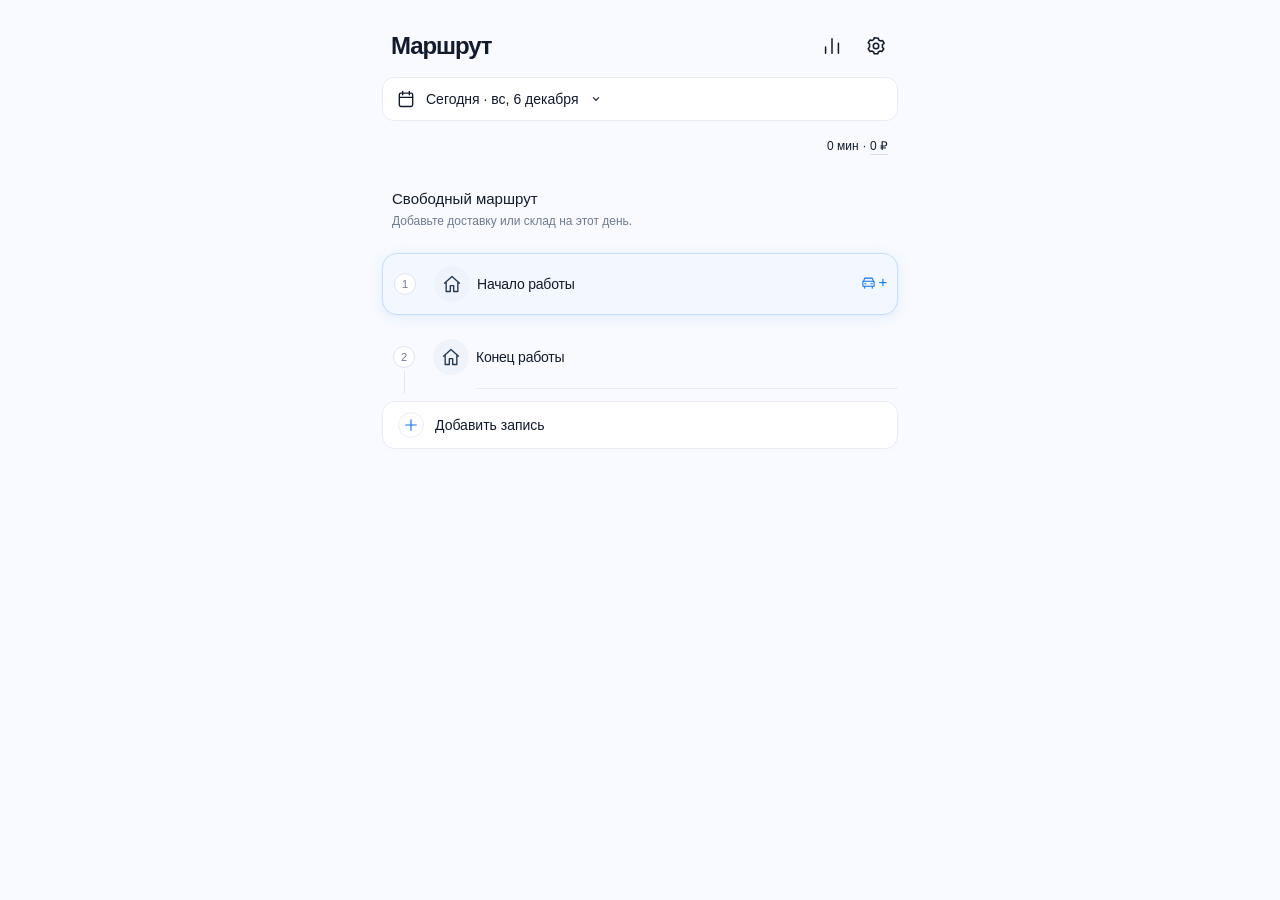
==== commit 225e4e0b: "Add files via upload" ====
--- a/index.html
+++ b/index.html
@@ -63,6 +63,45 @@
 .fare-line .fare-minus{width:8px;height:12px;stroke-width:1.4;stroke-linecap:round;flex:none}
 .settings-parameters .icon-field .field-icon{top:50%;transform:translateY(-50%)}
 @media(max-width:350px){.queue-card .delivery-row,.route-complete .queue-card .delivery-row{grid-template-columns:44px 30px minmax(0,1fr) auto;gap:5px}.queue-card.has-contact-actions .delivery-row,.route-complete .queue-card.has-contact-actions .delivery-row{grid-template-columns:44px 30px minmax(0,1fr) 76px}.queue-card:after,.fare-line{margin-left:0}.queue-card:after{left:84px}.fare-line{margin-left:84px}.queue-card .delivery-controls .contact-actions{flex-wrap:nowrap}}
+
+/* v32: compact work events, centered icon targets and restrained feedback. */
+.delivery-icon{position:relative}
+.delivery-icon .map-btn{position:absolute;left:50%;top:50%;transform:translate(-50%,-50%);padding:0;margin:0;display:grid;place-items:center}
+.delivery-icon svg{display:block;flex:none}
+.type-select-field{display:block}
+.date-deadline-row{display:grid;grid-template-columns:minmax(0,1fr) minmax(0,1fr);gap:8px}
+.date-deadline-row .icon-field{padding:9px 10px;min-width:0}
+.date-deadline-row .field-icon{display:none}
+.date-deadline-row input{min-width:0;max-width:100%;width:100%;text-align:left}
+.date-deadline-row input::-webkit-date-and-time-value{text-align:left}
+.history-more{display:block;width:100%;min-height:44px;border:0;border-top:1px solid var(--border);background:none;color:var(--blue);font-size:14px;font-weight:500;margin-top:4px}
+.focus-hero:not(.is-paused){box-shadow:0 3px 15px #0874fa16,0 0 0 1px #0874fa06;border-color:#c9ddfc}
+.work-stage.focus-hero{padding:8px 5px 8px 0;background:#f3f7ff;min-height:60px}
+.work-stage .delivery-row,.work-stage.focus-hero .delivery-row{grid-template-columns:44px 36px minmax(0,1fr) auto;gap:7px;min-height:44px}
+.work-stage.focus-hero .timeline-marker{display:flex;width:44px;padding:0}
+.work-stage.focus-hero .timeline-marker:after{display:none}
+.work-stage .delivery-icon,.work-stage.focus-hero .delivery-icon{width:36px;height:36px;grid-column:2;grid-row:1;align-self:center;margin:0;background:#eff4fc}
+.work-stage .delivery-main,.work-stage.focus-hero .delivery-main{grid-column:3;grid-row:1;display:block}
+.work-stage .delivery-title,.work-stage.focus-hero.home-card .delivery-title{font-size:14px;font-weight:500;line-height:1.35;margin:0;color:var(--text)}
+.work-stage .delivery-controls,.work-stage.focus-hero .delivery-controls{grid-column:4;grid-row:1;display:block;width:auto;margin:0;align-self:center}
+.work-stage.focus-hero .delivery-main{padding-right:32px}
+.work-stage.focus-hero .hero-fare{top:10px;right:3px}
+.work-stage .timeline-marker{align-self:center}
+.route-complete .finished-actions .add-btn{font-size:14px;padding:7px 15px;gap:11px}
+button,.action,.contact-actions a{transition:transform .12s ease,background-color .15s ease,box-shadow .15s ease}
+button:active:not(.map-btn):not(.timeline-check),.contact-actions a:active{transform:scale(.975)}
+.delivery-icon .map-btn:active svg{transform:scale(.9)}
+.focus-enter{animation:stop-in .24s cubic-bezier(.2,.7,.2,1)}
+.done-enter .timeline-dot svg path,.modal.open .completion-check svg path,.day-finished .result-check svg path,.completion-feedback svg path{stroke-dasharray:24;animation:check-draw .26s ease-out both}
+.done-enter .timeline-dot{animation:tick-pop .22s ease-out}
+.modal.open .completion-check{animation:tick-pop .32s ease-out}
+.completion-feedback{position:fixed;z-index:70;pointer-events:none;width:32px;height:32px;border-radius:50%;display:grid;place-items:center;background:var(--blue);color:#fff;box-shadow:0 2px 8px #0874fa25;animation:tick-feedback .36s ease-out forwards}
+.completion-feedback svg{width:20px;height:20px;stroke:currentColor;fill:none;stroke-width:2;stroke-linecap:round;stroke-linejoin:round}
+@keyframes check-draw{from{stroke-dashoffset:24}to{stroke-dashoffset:0}}
+@keyframes tick-pop{0%{transform:scale(.86)}65%{transform:scale(1.06)}100%{transform:scale(1)}}
+@keyframes stop-in{from{opacity:.35;transform:translateY(9px)}to{opacity:1;transform:translateY(0)}}
+@keyframes tick-feedback{0%{opacity:0;transform:scale(.7)}25%{opacity:1;transform:scale(1)}75%{opacity:1}100%{opacity:0;transform:scale(1.1)}}
+@media(prefers-reduced-motion:reduce){*,*:before,*:after{animation:none!important;transition:none!important}.completion-feedback{display:none}}
 </style></head><body><main class="app">
 <section class="view active" id="view-route">
 <header class="focus-route-head"><h1>Маршрут</h1><div class="header-actions"><button aria-label="Статистика" class="icon-btn" id="routeStats"><svg aria-hidden="true" viewbox="0 0 24 24"><path d="M5 20v-7M12 20V4M19 20V9"></path></svg></button><button aria-label="Настройки" class="icon-btn" id="profileSettings"><svg aria-hidden="true" viewbox="0 0 24 24"><path d="m10 3-.5 2-2 1-2-.5-2 3 1.5 1.5v3L3.5 15l2 3 2-.5 2 1 .5 2h4l.5-2 2-1 2 .5 2-3-1.5-1.5v-3L21 9l-2-3-2 .5-2-1-.5-2Z"></path><circle cx="12" cy="12" r="3"></circle></svg></button></div><button class="icon-btn route-menu" hidden="" id="routeActions">Готово</button></header><section aria-label="Календарь доставок" class="profile-calendar" id="profileCalendar">
@@ -79,7 +118,7 @@
 <input aria-label="Выбрать дату" class="sr-only" hidden="" id="dayPicker" tabindex="-1" type="date"/>
 <div class="archive-route" hidden="" id="archiveRoute"><span id="archiveLabel"></span><button id="archiveToday" type="button">Сегодня</button></div>
 <section class="summary"><div class="progress-head"><span aria-live="polite" id="deliveryCount"></span></div><div aria-label="Прогресс доставок" aria-valuemax="100" aria-valuemin="0" class="progress-track" id="progressTrack" role="progressbar"><div class="progress-fill" id="progressFill"></div></div><div class="time-row" hidden="" id="timeRow"><div class="elapsed-time" id="timeInfo"></div><button aria-label="Поставить на паузу" class="pause-btn" id="pauseDay" type="button"><svg aria-hidden="true" viewbox="0 0 24 24"><path d="M8 5v14M16 5v14"></path></svg></button></div><span class="route-metrics" id="routeMetrics"><span id="routeWorkTime"></span><span>·</span><button aria-label="Расходы на проезд выбранного дня" id="routeFareTotal" type="button"></button></span></section>
-<p class="note" hidden="" id="reorderHint">Перемещайте удерживаемую запись. Домашние этапы закреплены.</p><section class="pause-banner" hidden="" id="pauseBanner"><span class="pause-icon"><svg aria-hidden="true" viewbox="0 0 24 24"><path d="M4 7h13v7a5 5 0 0 1-5 5H9a5 5 0 0 1-5-5ZM17 8h2a3 3 0 0 1 0 6h-2M8 3v2M12 3v2"></path></svg></span><div class="pause-copy"><strong>На перерыве</strong><span id="pauseDuration"></span><span>Рабочее время на паузе</span></div><button class="action primary" id="resumeDay" type="button">Продолжить</button></section><section aria-label="Остановки маршрута" id="deliveryList"></section><div class="finished-actions"><button class="action finished-stats" id="finishedStats" hidden type="button"><svg viewBox="0 0 24 24" aria-hidden="true"><path d="M5 20v-7M12 20V4M19 20V9"/></svg><span>Статистика</span></button><button class="add-btn" id="toggleForm">+ Добавить запись</button></div><p class="note route-hold-hint">Удерживайте запись, чтобы изменить порядок.</p></section>
+<p class="note" hidden="" id="reorderHint">Перемещайте удерживаемую запись. Домашние этапы закреплены.</p><section class="pause-banner" hidden="" id="pauseBanner"><span class="pause-icon"><svg aria-hidden="true" viewbox="0 0 24 24"><path d="M4 7h13v7a5 5 0 0 1-5 5H9a5 5 0 0 1-5-5ZM17 8h2a3 3 0 0 1 0 6h-2M8 3v2M12 3v2"></path></svg></span><div class="pause-copy"><strong>На перерыве</strong><span id="pauseDuration"></span><span>Рабочее время на паузе</span></div><button class="action primary" id="resumeDay" type="button">Продолжить</button></section><section aria-label="Остановки маршрута" id="deliveryList"></section><div class="finished-actions"><button class="add-btn" id="toggleForm">+ Добавить запись</button></div></section>
 <section class="view" id="view-profile">
 <header class="profile-head between"><button aria-label="Вернуться к маршруту" class="icon-btn" id="statsBack"><svg aria-hidden="true" viewbox="0 0 24 24"><path d="m14 6-6 6 6 6"></path></svg></button><h1 tabindex="-1">Статистика</h1></header><div aria-label="Период статистики" class="period-control" role="group"><button aria-pressed="false" data-period="week">Неделя</button><button aria-pressed="true" data-period="month">Месяц</button><button aria-pressed="false" data-period="all">Всё время</button></div>
 <section aria-labelledby="profileTotalsTitle" class="profile-totals">
@@ -87,14 +126,13 @@
 <p class="totals-explanation" hidden="" id="totalsExplanation">Доставлено — выполненные доставки, без склада и остановок. Рабочий день учитывается после отметки выхода. Время — от выхода до возвращения, без пауз. Проезд — только записанные расходы.</p>
 <p class="sr-only" id="profileRange"></p>
 <div aria-describedby="profileRange" class="stats-grid"><section class="stat-card"><span class="stat-icon"><svg aria-hidden="true" viewbox="0 0 24 24"><path d="m12 3 9 5v9l-9 5-9-5V8ZM3 8l9 5 9-5M12 13v9M7 6l9 5"></path></svg></span><span>Доставлено</span><strong id="statDeliveries"></strong></section><section class="stat-card"><span class="stat-icon"><svg aria-hidden="true" viewbox="0 0 24 24"><rect height="16" rx="2" width="16" x="4" y="5"></rect><path d="M8 3v4M16 3v4M4 10h16"></path></svg></span><span>Рабочих дней</span><strong id="statDays"></strong></section><section class="stat-card"><span class="stat-icon"><svg aria-hidden="true" viewbox="0 0 24 24"><circle cx="12" cy="12" r="9"></circle><path d="M12 7v5l3 2"></path></svg></span><span>Время работы</span><strong id="statTime"></strong></section><section class="stat-card"><span class="stat-icon"><svg aria-hidden="true" viewbox="0 0 24 24"><path d="M4 10 6 5h12l2 5M3 10h18v8H3ZM6 18v3M18 18v3M6 14h2M16 14h2"></path></svg></span><span>Проезд</span><strong id="statFare"></strong></section></div>
-</section><section class="stats-chart"><h2>Доставки по дням</h2><div aria-label="Выполненные доставки по дням" class="bars" id="statsBars"></div><p class="note" hidden="" id="chartEmpty">За этот период нет выполненных доставок.</p></section><section class="stats-history"><h2>История дней</h2><div id="statsHistory"></div></section><button class="action stats-export" id="statsCsv" type="button"><svg aria-hidden="true" viewbox="0 0 24 24"><path d="M5 3h10l4 4v14H5ZM14 3v5h5"></path></svg>Экспорт CSV</button></section>
+</section><section class="stats-chart"><h2>Доставки по дням</h2><div aria-label="Выполненные доставки по дням" class="bars" id="statsBars"></div><p class="note" hidden="" id="chartEmpty">За этот период нет выполненных доставок.</p></section><section class="stats-history"><h2>История дней</h2><div id="statsHistory"></div><button id="statsMore" class="history-more" type="button" hidden>Ещё</button></section><button class="action stats-export" id="statsCsv" type="button"><svg aria-hidden="true" viewbox="0 0 24 24"><path d="M5 3h10l4 4v14H5ZM14 3v5h5"></path></svg>Экспорт CSV</button></section>
 <section class="view" id="view-places"><header class="page-header"><button class="back-btn" id="placesBack"><svg aria-hidden="true" viewbox="0 0 24 24"><path d="m14 6-6 6 6 6"></path></svg><span>Настройки</span></button><h1 tabindex="-1">Постоянные адреса</h1><p class="page-sub">Сохраните места, чтобы быстро выбирать их в маршруте.</p></header><button class="action primary place-add" id="addPlace" type="button">+ Добавить адрес</button><div class="places-list" id="placesList"></div><p class="note">Изменение или удаление адреса здесь не меняет уже добавленные записи маршрута.</p></section>
 <section class="view" id="view-place-edit"><header class="page-header"><button class="back-btn" id="placeBack"><svg aria-hidden="true" viewbox="0 0 24 24"><path d="m14 6-6 6 6 6"></path></svg><span>Постоянные адреса</span></button><h1 id="placeEditorTitle" tabindex="-1">Новый адрес</h1></header><form class="place-editor" id="placeEditor"><label class="icon-field"><svg aria-hidden="true" class="field-icon" viewbox="0 0 24 24"><path d="M5 3h10l4 4v14H5ZM14 3v5h5M8 12h8M8 16h6"></path></svg>Название места<input autocomplete="off" id="pName" maxlength="80" placeholder="Антон, Oskelly, склад…" required="" type="text"/></label><label class="icon-field"><svg aria-hidden="true" class="field-icon" viewbox="0 0 24 24"><path d="M20 10c0 6-8 11-8 11S4 16 4 10a8 8 0 0 1 16 0ZM12 7a3 3 0 1 0 0 6 3 3 0 0 0 0-6"></path></svg>Адрес<input autocomplete="off" id="pAddress" maxlength="180" placeholder="Город, улица и номер дома" required="" type="text"/></label><label class="icon-field"><svg aria-hidden="true" class="field-icon" viewbox="0 0 24 24"><path d="m12 3 9 5v9l-9 5-9-5V8ZM3 8l9 5 9-5M12 13v9"></path></svg>Тип по умолчанию<select id="pType"><option value="delivery">Доставка</option><option value="warehouse">Склад</option><option value="stop">Остановка — без учёта в доставках</option></select><span class="field-hint">Можно изменить для конкретной поездки.</span></label><label class="icon-field"><svg aria-hidden="true" class="field-icon" viewbox="0 0 24 24"><path d="M5 21v-2a7 7 0 0 1 14 0v2ZM12 3a4 4 0 1 0 0 8 4 4 0 0 0 0-8"></path></svg>Имя контакта<input autocomplete="off" id="pClient" maxlength="100" placeholder="Необязательно" type="text"/></label><label class="icon-field"><svg aria-hidden="true" class="field-icon" viewbox="0 0 24 24"><path d="M6 3 3 6c0 7 8 15 15 15l3-3-5-4-2 2c-3-1-5-3-6-6l2-2Z"></path></svg>Телефон<input autocomplete="off" id="pPhone" inputmode="tel" maxlength="40" placeholder="+7 …" type="tel"/></label><label class="icon-field"><svg aria-hidden="true" class="field-icon" viewbox="0 0 24 24"><path d="M5 3h10l4 4v14H5ZM14 3v5h5M8 12h8M8 16h6"></path></svg>Примечание<textarea id="pNote" maxlength="300" placeholder="Например, оставить на ресепшене"></textarea></label><p class="error" hidden="" id="placeError"></p><div class="form-actions"><button class="action" id="placeCancel" type="button">Отмена</button><button class="action primary" type="submit">Сохранить</button></div><button class="editor-delete" hidden="" id="deletePlace" type="button">Удалить адрес</button></form></section>
-<section class="view" id="view-settings"><header class="page-header"><button aria-label="Назад" class="back-btn" id="settingsBack"><svg aria-hidden="true" viewbox="0 0 24 24"><path d="m14 6-6 6 6 6"></path></svg></button><h1 tabindex="-1">Настройки</h1></header><h2>Маршрут</h2><section class="card data-group"><button class="data-btn" id="settingsMapsRow" type="button"><span class="data-symbol"><svg aria-hidden="true" viewbox="0 0 24 24"><path d="m3 6 6-3 6 3 6-3v15l-6 3-6-3-6 3ZM9 3v15M15 6v15"></path></svg></span><span class="data-label"><strong>Карты</strong></span><span class="data-value"><span id="settingsMapsValue"></span></span><span class="chevron">›</span></button><button class="data-btn" id="settingsFareRow" type="button"><span class="data-symbol"><svg aria-hidden="true" viewbox="0 0 24 24"><ellipse cx="9" cy="5" rx="5" ry="2"></ellipse><path d="M4 5v4c0 3 10 3 10 0V5M4 9v4c0 2 5 3 8 2M4 13v4c0 2 5 3 8 2"></path><ellipse cx="17" cy="13" rx="4" ry="2"></ellipse><path d="M13 13v6c0 3 8 3 8 0v-6M13 16c0 3 8 3 8 0"></path></svg></span><span class="data-label"><strong>Стоимость проезда</strong></span><span class="data-value"><span id="settingsFareValue"></span></span><span class="chevron">›</span></button><button class="data-btn" id="settingsHomeRow" type="button"><span class="data-symbol"><svg aria-hidden="true" viewbox="0 0 24 24"><path d="m3 11 9-8 9 8M5 10v11h5v-7h4v7h5V10"></path></svg></span><span class="data-label"><strong>Дом</strong><small><span id="settingsHomeValue"></span></small></span><span class="chevron">›</span></button><button class="data-btn" id="settingsWarehouseRow" type="button"><span class="data-symbol"><svg aria-hidden="true" viewbox="0 0 24 24"><path d="M3 21V8l9-5 9 5v13M7 21V10h10v11M7 14h10M7 18h10M10 21v-3M14 21v-3"></path></svg></span><span class="data-label"><strong>Склад</strong><small><span id="settingsWarehouseValue"></span></small></span><span class="chevron">›</span></button><button class="data-btn" id="settingsPlaces" type="button"><span class="data-symbol"><svg aria-hidden="true" viewbox="0 0 24 24"><path d="M20 10c0 6-8 11-8 11S4 16 4 10a8 8 0 0 1 16 0Z"></path><circle cx="12" cy="10" r="3"></circle></svg></span><span class="data-label"><strong>Постоянные адреса</strong></span><span class="chevron">›</span></button></section><h2>Данные</h2><section class="card data-group"><button class="data-btn" id="exportJson" type="button"><span class="data-symbol"><svg aria-hidden="true" viewbox="0 0 24 24"><path d="M12 3v12m-5-5 5 5 5-5M4 16v5h16v-5"></path></svg></span><span class="data-label"><strong>Скачать резервную копию</strong><small>Маршруты, история и настройки</small></span><span class="chevron">›</span></button><button class="data-btn" id="importJson" type="button"><span class="data-symbol"><svg aria-hidden="true" viewbox="0 0 24 24"><path d="M12 16V3m-5 5 5-5 5 5M4 16v5h16v-5"></path></svg></span><span class="data-label"><strong>Восстановить из файла</strong><small>Резервная копия JSON</small></span><span class="chevron">›</span></button><button class="data-btn" id="exportCsv" type="button"><span class="data-symbol"><svg aria-hidden="true" viewbox="0 0 24 24"><path d="M5 3h10l4 4v14H5ZM14 3v5h5"></path></svg></span><span class="data-label"><strong>Экспорт доставок CSV</strong></span><span class="chevron">›</span></button></section><p class="note">Резервная копия сохраняет маршруты и историю.</p><h2>Приложение</h2><section class="card data-group"><div class="data-btn"><span class="data-symbol"><svg aria-hidden="true" viewbox="0 0 24 24"><path d="M3 9a14 14 0 0 1 18 0M6 12a9 9 0 0 1 12 0M9 15a4 4 0 0 1 6 0M12 19h.01"></path></svg></span><span class="data-label"><strong>Работа офлайн</strong><small id="offlineStatus">Проверяем кэш приложения…</small></span></div><div class="data-btn"><span class="data-symbol"><svg aria-hidden="true" viewbox="0 0 24 24"><circle cx="12" cy="12" r="9"></circle><path d="M12 11v6M12 7h.01"></path></svg></span><span class="data-label"><strong>Версия</strong></span><span class="data-value">29</span></div><button class="data-btn" id="settingsData" type="button"><span class="data-symbol"><svg aria-hidden="true" viewbox="0 0 24 24"><path d="M5 3h10l4 4v14H5ZM14 3v5h5"></path></svg></span><span class="data-label"><strong>Управление данными</strong><small>Установка и удаление истории</small></span><span class="chevron">›</span></button></section></section><section class="view" id="view-parameters"><header class="page-header"><button aria-label="Назад к настройкам" class="back-btn" id="parametersBack" type="button"><svg aria-hidden="true" viewbox="0 0 24 24"><path d="m14 6-6 6 6 6"></path></svg></button><h1 tabindex="-1">Параметры маршрута</h1></header><form class="settings-parameters" id="settingsEditor"><h2>Проезд</h2><div class="parameter-group"><label class="icon-field"><svg aria-hidden="true" class="field-icon" viewbox="0 0 24 24"><path d="M8 21V3h6a5 5 0 0 1 0 10H5M5 17h10"></path></svg>Стоимость по умолчанию, ₽<input id="settingsFare" inputmode="decimal" maxlength="10" required="" type="text"/></label></div><p class="note">Стандартная сумма подставляется в форму проезда. Расход появляется только после сохранения.</p><h2>Дом</h2><div class="parameter-group"><label class="icon-field"><svg aria-hidden="true" class="field-icon" viewbox="0 0 24 24"><path d="m3 11 9-8 9 8M5 10v11h5v-7h4v7h5V10"></path></svg>Адрес<input id="settingsHome" maxlength="180" placeholder="Улица и номер дома" type="text"/></label></div><p class="note">Используется для начала и завершения дня. Адреса в истории сохраняются.</p><h2>Склад</h2><div class="parameter-group"><label class="icon-field"><svg aria-hidden="true" class="field-icon" viewbox="0 0 24 24"><path d="m12 3 9 5v9l-9 5-9-5V8ZM3 8l9 5 9-5M12 13v9"></path></svg>Адрес<input id="settingsWarehouse" maxlength="180" placeholder="Шереметьевская 21, м. Марьина Роща" type="text"/></label></div><p class="note">Адрес подставляется в новые записи склада.</p><h2>Открывать адреса в</h2><div class="parameter-group"><label class="map-choice"><span class="provider-icon"><svg aria-hidden="true" viewbox="0 0 24 24"><path d="M20 10c0 6-8 11-8 11S4 16 4 10a8 8 0 0 1 16 0Z"></path><circle cx="12" cy="10" r="3"></circle></svg></span><span>Google Maps</span><input name="mapProviderChoice" type="radio" value="google"/></label><label class="map-choice"><span class="provider-icon" style="color:#e34b35"><svg aria-hidden="true" viewbox="0 0 24 24"><path d="M20 10c0 6-8 11-8 11S4 16 4 10a8 8 0 0 1 16 0Z"></path><circle cx="12" cy="10" r="3"></circle></svg></span><span>Яндекс Карты</span><input name="mapProviderChoice" type="radio" value="yandex"/></label></div><label class="sr-only" hidden=""><svg aria-hidden="true" class="field-icon" viewbox="0 0 24 24"><path d="m3 6 6-3 6 3 6-3v15l-6 3-6-3-6 3ZM9 3v15M15 6v15"></path></svg>Предпочитаемые карты<select id="settingsMaps"><option value="google">Google Maps</option><option value="yandex">Яндекс Карты</option></select><span class="field-hint">Первый вариант в меню карт. При необходимости можно выбрать другой.</span></label><p class="error" hidden="" id="settingsError"></p><div class="settings-actions"><button class="action primary" type="submit">Сохранить</button></div></form></section>
+<section class="view" id="view-settings"><header class="page-header"><button aria-label="Назад" class="back-btn" id="settingsBack"><svg aria-hidden="true" viewbox="0 0 24 24"><path d="m14 6-6 6 6 6"></path></svg></button><h1 tabindex="-1">Настройки</h1></header><h2>Маршрут</h2><section class="card data-group"><button class="data-btn" id="settingsMapsRow" type="button"><span class="data-symbol"><svg aria-hidden="true" viewbox="0 0 24 24"><path d="m3 6 6-3 6 3 6-3v15l-6 3-6-3-6 3ZM9 3v15M15 6v15"></path></svg></span><span class="data-label"><strong>Карты</strong></span><span class="data-value"><span id="settingsMapsValue"></span></span><span class="chevron">›</span></button><button class="data-btn" id="settingsFareRow" type="button"><span class="data-symbol"><svg aria-hidden="true" viewbox="0 0 24 24"><ellipse cx="9" cy="5" rx="5" ry="2"></ellipse><path d="M4 5v4c0 3 10 3 10 0V5M4 9v4c0 2 5 3 8 2M4 13v4c0 2 5 3 8 2"></path><ellipse cx="17" cy="13" rx="4" ry="2"></ellipse><path d="M13 13v6c0 3 8 3 8 0v-6M13 16c0 3 8 3 8 0"></path></svg></span><span class="data-label"><strong>Стоимость проезда</strong></span><span class="data-value"><span id="settingsFareValue"></span></span><span class="chevron">›</span></button><button class="data-btn" id="settingsWarehouseRow" type="button"><span class="data-symbol"><svg aria-hidden="true" viewbox="0 0 24 24"><path d="M3 21V8l9-5 9 5v13M7 21V10h10v11M7 14h10M7 18h10M10 21v-3M14 21v-3"></path></svg></span><span class="data-label"><strong>Склад</strong><small><span id="settingsWarehouseValue"></span></small></span><span class="chevron">›</span></button><button class="data-btn" id="settingsPlaces" type="button"><span class="data-symbol"><svg aria-hidden="true" viewbox="0 0 24 24"><path d="M20 10c0 6-8 11-8 11S4 16 4 10a8 8 0 0 1 16 0Z"></path><circle cx="12" cy="10" r="3"></circle></svg></span><span class="data-label"><strong>Постоянные адреса</strong></span><span class="chevron">›</span></button></section><h2>Данные</h2><section class="card data-group"><button class="data-btn" id="exportJson" type="button"><span class="data-symbol"><svg aria-hidden="true" viewbox="0 0 24 24"><path d="M12 3v12m-5-5 5 5 5-5M4 16v5h16v-5"></path></svg></span><span class="data-label"><strong>Скачать резервную копию</strong><small>Маршруты, история и настройки</small></span><span class="chevron">›</span></button><button class="data-btn" id="importJson" type="button"><span class="data-symbol"><svg aria-hidden="true" viewbox="0 0 24 24"><path d="M12 16V3m-5 5 5-5 5 5M4 16v5h16v-5"></path></svg></span><span class="data-label"><strong>Восстановить из файла</strong><small>Резервная копия JSON</small></span><span class="chevron">›</span></button><button class="data-btn" id="exportCsv" type="button"><span class="data-symbol"><svg aria-hidden="true" viewbox="0 0 24 24"><path d="M5 3h10l4 4v14H5ZM14 3v5h5"></path></svg></span><span class="data-label"><strong>Экспорт доставок CSV</strong></span><span class="chevron">›</span></button></section><p class="note">Резервная копия сохраняет маршруты и историю.</p><h2>Приложение</h2><section class="card data-group"><div class="data-btn"><span class="data-symbol"><svg aria-hidden="true" viewbox="0 0 24 24"><path d="M3 9a14 14 0 0 1 18 0M6 12a9 9 0 0 1 12 0M9 15a4 4 0 0 1 6 0M12 19h.01"></path></svg></span><span class="data-label"><strong>Работа офлайн</strong><small id="offlineStatus">Проверяем кэш приложения…</small></span></div><div class="data-btn"><span class="data-symbol"><svg aria-hidden="true" viewbox="0 0 24 24"><circle cx="12" cy="12" r="9"></circle><path d="M12 11v6M12 7h.01"></path></svg></span><span class="data-label"><strong>Версия</strong></span><span class="data-value">32</span></div><button class="data-btn" id="settingsData" type="button"><span class="data-symbol"><svg aria-hidden="true" viewbox="0 0 24 24"><path d="M5 3h10l4 4v14H5ZM14 3v5h5"></path></svg></span><span class="data-label"><strong>Управление данными</strong><small>Установка и удаление истории</small></span><span class="chevron">›</span></button></section></section><section class="view" id="view-parameters"><header class="page-header"><button aria-label="Назад к настройкам" class="back-btn" id="parametersBack" type="button"><svg aria-hidden="true" viewbox="0 0 24 24"><path d="m14 6-6 6 6 6"></path></svg></button><h1 tabindex="-1">Параметры маршрута</h1></header><form class="settings-parameters" id="settingsEditor"><h2>Проезд</h2><div class="parameter-group"><label class="icon-field"><svg aria-hidden="true" class="field-icon" viewbox="0 0 24 24"><path d="M8 21V3h6a5 5 0 0 1 0 10H5M5 17h10"></path></svg>Стоимость по умолчанию, ₽<input id="settingsFare" inputmode="decimal" maxlength="10" required="" type="text"/></label></div><p class="note">Стандартная сумма подставляется в форму проезда. Расход появляется только после сохранения.</p><h2>Склад</h2><div class="parameter-group"><label class="icon-field"><svg aria-hidden="true" class="field-icon" viewbox="0 0 24 24"><path d="m12 3 9 5v9l-9 5-9-5V8ZM3 8l9 5 9-5M12 13v9"></path></svg>Адрес<input id="settingsWarehouse" maxlength="180" placeholder="Шереметьевская 21, м. Марьина Роща" type="text"/></label></div><p class="note">Адрес подставляется в новые записи склада.</p><h2>Открывать адреса в</h2><div class="parameter-group"><label class="map-choice"><span class="provider-icon"><svg aria-hidden="true" viewbox="0 0 24 24"><path d="M20 10c0 6-8 11-8 11S4 16 4 10a8 8 0 0 1 16 0Z"></path><circle cx="12" cy="10" r="3"></circle></svg></span><span>Google Maps</span><input name="mapProviderChoice" type="radio" value="google"/></label><label class="map-choice"><span class="provider-icon" style="color:#e34b35"><svg aria-hidden="true" viewbox="0 0 24 24"><path d="M20 10c0 6-8 11-8 11S4 16 4 10a8 8 0 0 1 16 0Z"></path><circle cx="12" cy="10" r="3"></circle></svg></span><span>Яндекс Карты</span><input name="mapProviderChoice" type="radio" value="yandex"/></label></div><label class="sr-only" hidden=""><svg aria-hidden="true" class="field-icon" viewbox="0 0 24 24"><path d="m3 6 6-3 6 3 6-3v15l-6 3-6-3-6 3ZM9 3v15M15 6v15"></path></svg>Предпочитаемые карты<select id="settingsMaps"><option value="google">Google Maps</option><option value="yandex">Яндекс Карты</option></select><span class="field-hint">Первый вариант в меню карт. При необходимости можно выбрать другой.</span></label><p class="error" hidden="" id="settingsError"></p><div class="settings-actions"><button class="action primary" type="submit">Сохранить</button></div></form></section>
 <section class="view" id="view-data"><header class="page-header"><button class="back-btn" id="dataBack"><svg aria-hidden="true" viewbox="0 0 24 24"><path d="m14 6-6 6 6 6"></path></svg><span>Настройки</span></button><h1 tabindex="-1">Данные</h1></header><p class="page-sub">Маршруты сохраняются на этом устройстве.</p><h2>Резервная копия</h2><p class="note">Полную копию и CSV можно скачать из настроек. Перед очисткой сохраните резервную копию.</p><h2>Опасная зона</h2><section class="card data-group"><button class="data-btn danger" id="clearAll"><span class="data-symbol">×</span><span class="data-label"><strong>Удалить все данные</strong><small>Все дни и доставки на этом устройстве</small></span></button></section><input accept=".json,application/json" class="file-input" id="jsonFile" type="file"/><details class="card install" id="installInfo"><summary>Установка на iPhone</summary><p class="note">Откройте приложение в Safari → «Поделиться» → «На экран Домой». После первого открытия приложение доступно офлайн.</p></details></section></main>
-<div aria-labelledby="formTitle" aria-modal="true" class="modal" id="deliveryForm" role="dialog"><section class="sheet"><div class="handle"></div><div class="sheet-head"><button aria-label="Закрыть" class="icon-btn" id="closeForm"><svg aria-hidden="true" viewbox="0 0 24 24"><path d="m6 6 12 12M18 6 6 18"></path></svg></button><h2 class="sheet-title" id="formTitle">Новая доставка</h2><button form="editor" hidden="" id="formDone" type="submit">Готово</button></div><form id="editor"><div class="editor-fields"><div aria-label="Тип записи" class="type-tabs" role="group"><button aria-pressed="false" data-record-type="delivery" type="button"><svg aria-hidden="true" viewbox="0 0 24 24"><path d="m12 3 9 5v9l-9 5-9-5V8ZM3 8l9 5 9-5M12 13v9M7 6l9 5"></path></svg><span>Доставка</span></button><button aria-pressed="false" data-record-type="warehouse" type="button"><svg aria-hidden="true" viewbox="0 0 24 24"><path d="M3 21V8l9-5 9 5v13M7 21V10h10v11M7 14h10M7 18h10M10 21v-3M14 21v-3"></path></svg><span>Склад</span></button><button aria-pressed="false" data-record-type="stop" type="button"><svg aria-hidden="true" viewbox="0 0 24 24"><path d="M20 10c0 6-8 11-8 11S4 16 4 10a8 8 0 0 1 16 0Z"></path><circle cx="12" cy="10" r="3"></circle></svg><span>Остановка</span></button></div><label class="icon-field type-select-field"><svg aria-hidden="true" class="field-icon" viewbox="0 0 24 24"><path d="m12 3 9 5v9l-9 5-9-5V8ZM3 8l9 5 9-5M12 13v9"></path></svg>Тип записи<select id="fType"><option value="delivery">Доставка</option><option value="stop">Остановка · не доставка</option><option value="warehouse">Склад</option></select></label><label class="icon-field" hidden="" id="deliveryDateField"><svg aria-hidden="true" class="field-icon" viewbox="0 0 24 24"><path d="M4 5h16v16H4ZM8 3v4M16 3v4M4 10h16"></path></svg>Дата<input id="fDeliveryDate" type="date"/></label><label class="icon-field"><svg aria-hidden="true" class="field-icon" viewbox="0 0 24 24"><path d="m12 3 9 5v9l-9 5-9-5V8ZM3 8l9 5 9-5M12 13v9"></path></svg>Название / номер заказа<input id="fTitle" maxlength="80" placeholder="Забрать заказ" required="" type="text"/></label><label class="icon-field"><svg aria-hidden="true" class="field-icon" viewbox="0 0 24 24"><path d="M20 10c0 6-8 11-8 11S4 16 4 10a8 8 0 0 1 16 0ZM12 7a3 3 0 1 0 0 6 3 3 0 0 0 0-6"></path></svg>Адрес<input id="fAddress" maxlength="180" placeholder="Город, улица и номер дома" type="text"/></label><label class="icon-field"><svg aria-hidden="true" class="field-icon" viewbox="0 0 24 24"><path d="M5 21v-2a7 7 0 0 1 14 0v2ZM12 3a4 4 0 1 0 0 8 4 4 0 0 0 0-8"></path></svg>Имя клиента<input autocomplete="name" id="fClient" maxlength="100" placeholder="Анна" type="text"/></label><label class="icon-field"><svg aria-hidden="true" class="field-icon" viewbox="0 0 24 24"><path d="M6 3 3 6c0 7 8 15 15 15l3-3-5-4-2 2c-3-1-5-3-6-6l2-2Z"></path></svg>Телефон<input autocomplete="tel" id="fPhone" inputmode="tel" maxlength="40" placeholder="+7 …" type="tel"/></label><label class="icon-field"><svg aria-hidden="true" class="field-icon" viewbox="0 0 24 24"><path d="M12 3a9 9 0 1 0 0 18 9 9 0 0 0 0-18M12 7v5l3 2"></path></svg>Срок доставки<input id="fDeadline" type="time"/></label><button type="button" class="record-status-field" hidden="" id="formRecordStatus"></button><label class="icon-field" hidden="" id="completionTimeField"><svg aria-hidden="true" class="field-icon" viewbox="0 0 24 24"><path d="M12 3a9 9 0 1 0 0 18 9 9 0 0 0 0-18M12 7v5l3 2"></path></svg>Время отметки<input id="fCompletedAt" type="datetime-local"/></label><label class="icon-field"><svg aria-hidden="true" class="field-icon" viewbox="0 0 24 24"><path d="M5 3h10l4 4v14H5ZM14 3v5h5M8 12h8M8 16h6"></path></svg>Комментарий<textarea id="fNote" maxlength="300" placeholder="Подъезд, этаж, номер заказа…"></textarea></label><button aria-controls="placePicker" aria-expanded="false" class="place-choose" id="choosePlace" type="button"><svg aria-hidden="true" viewbox="0 0 24 24"><path d="M20 10c0 6-8 11-8 11S4 16 4 10a8 8 0 0 1 16 0Z"></path><circle cx="12" cy="10" r="3"></circle></svg><span>Из постоянных адресов</span><svg aria-hidden="true" viewbox="0 0 24 24"><path d="m8 10 4 4 4-4"></path></svg></button><div class="place-picker" hidden="" id="placePicker"><div id="placePickerList"></div></div><button class="transfer-btn" hidden="" id="transferDelivery" type="button"><svg aria-hidden="true" viewbox="0 0 24 24"><rect height="16" rx="2" width="16" x="4" y="5"></rect><path d="M8 3v4M16 3v4M4 10h16"></path></svg><span>Перенести на другой день</span><svg aria-hidden="true" viewbox="0 0 24 24"><path d="m10 6 6 6-6 6"></path></svg></button><button class="editor-delete delete-icon" hidden="" id="deleteDelivery" type="button"><svg aria-hidden="true" viewBox="0 0 24 24"><path d="M3 6h18M9 6V3h6v3M5 6l1 15h12l1-15M10 10v7M14 10v7"/></svg><span>Удалить запись</span></button><p class="error" hidden="" id="formError"></p></div><div class="form-actions editor-actions"><button class="action" id="cancelForm" type="button">Отмена</button><button class="action primary" id="saveDelivery" type="submit">Добавить</button></div></form></section></div>
+<div aria-labelledby="formTitle" aria-modal="true" class="modal" id="deliveryForm" role="dialog"><section class="sheet"><div class="handle"></div><div class="sheet-head"><button aria-label="Закрыть" class="icon-btn" id="closeForm"><svg aria-hidden="true" viewbox="0 0 24 24"><path d="m6 6 12 12M18 6 6 18"></path></svg></button><h2 class="sheet-title" id="formTitle">Новая доставка</h2><button form="editor" hidden="" id="formDone" type="submit">Готово</button></div><form id="editor"><div class="editor-fields"><label class="icon-field address-type-field"><svg aria-hidden="true" class="field-icon" viewBox="0 0 24 24"><path d="m12 3 9 5v9l-9 5-9-5V8ZM3 8l9 5 9-5M12 13v9"/></svg>Тип адреса<select id="fAddressType"><option value="delivery">Доставка</option><option value="warehouse">Склад</option><option value="saved">Из постоянных адресов</option><option value="stop" hidden disabled>Остановка — прежняя запись</option></select></label><select id="fType" hidden aria-hidden="true" tabindex="-1"><option value="delivery">Доставка</option><option value="warehouse">Склад</option><option value="stop">Остановка</option></select><button aria-controls="placePicker" aria-expanded="false" class="place-choose" hidden id="choosePlace" type="button"><svg aria-hidden="true" viewbox="0 0 24 24"><path d="M20 10c0 6-8 11-8 11S4 16 4 10a8 8 0 0 1 16 0Z"></path><circle cx="12" cy="10" r="3"></circle></svg><span>Из постоянных адресов</span><svg aria-hidden="true" viewbox="0 0 24 24"><path d="m8 10 4 4 4-4"></path></svg></button><div class="place-picker" hidden="" id="placePicker"><div id="placePickerList"></div></div><div class="date-deadline-row"><label class="icon-field" hidden="" id="deliveryDateField"><svg aria-hidden="true" class="field-icon" viewbox="0 0 24 24"><path d="M4 5h16v16H4ZM8 3v4M16 3v4M4 10h16"></path></svg>Дата<input id="fDeliveryDate" type="date"/></label><label class="icon-field"><svg aria-hidden="true" class="field-icon" viewbox="0 0 24 24"><path d="M12 3a9 9 0 1 0 0 18 9 9 0 0 0 0-18M12 7v5l3 2"></path></svg>Срок доставки<input id="fDeadline" type="time"/></label></div><label class="icon-field"><svg aria-hidden="true" class="field-icon" viewbox="0 0 24 24"><path d="m12 3 9 5v9l-9 5-9-5V8ZM3 8l9 5 9-5M12 13v9"></path></svg>Название / номер заказа<input id="fTitle" maxlength="80" placeholder="Забрать заказ" required="" type="text"/></label><label class="icon-field"><svg aria-hidden="true" class="field-icon" viewbox="0 0 24 24"><path d="M20 10c0 6-8 11-8 11S4 16 4 10a8 8 0 0 1 16 0ZM12 7a3 3 0 1 0 0 6 3 3 0 0 0 0-6"></path></svg>Адрес<input id="fAddress" maxlength="180" placeholder="Город, улица и номер дома" type="text"/></label><label class="icon-field"><svg aria-hidden="true" class="field-icon" viewbox="0 0 24 24"><path d="M5 21v-2a7 7 0 0 1 14 0v2ZM12 3a4 4 0 1 0 0 8 4 4 0 0 0 0-8"></path></svg>Имя клиента<input autocomplete="name" id="fClient" maxlength="100" placeholder="Анна" type="text"/></label><label class="icon-field"><svg aria-hidden="true" class="field-icon" viewbox="0 0 24 24"><path d="M6 3 3 6c0 7 8 15 15 15l3-3-5-4-2 2c-3-1-5-3-6-6l2-2Z"></path></svg>Телефон<input autocomplete="tel" id="fPhone" inputmode="tel" maxlength="40" placeholder="+7 …" type="tel"/></label><button type="button" class="record-status-field" hidden="" id="formRecordStatus"></button><label class="icon-field" hidden="" id="completionTimeField"><svg aria-hidden="true" class="field-icon" viewbox="0 0 24 24"><path d="M12 3a9 9 0 1 0 0 18 9 9 0 0 0 0-18M12 7v5l3 2"></path></svg>Время отметки<input id="fCompletedAt" type="datetime-local"/></label><label class="icon-field"><svg aria-hidden="true" class="field-icon" viewbox="0 0 24 24"><path d="M5 3h10l4 4v14H5ZM14 3v5h5M8 12h8M8 16h6"></path></svg>Комментарий<textarea id="fNote" maxlength="300" placeholder="Подъезд, этаж, номер заказа…"></textarea></label><button class="transfer-btn" hidden="" id="transferDelivery" type="button"><svg aria-hidden="true" viewbox="0 0 24 24"><rect height="16" rx="2" width="16" x="4" y="5"></rect><path d="M8 3v4M16 3v4M4 10h16"></path></svg><span>Перенести на другой день</span><svg aria-hidden="true" viewbox="0 0 24 24"><path d="m10 6 6 6-6 6"></path></svg></button><button class="editor-delete delete-icon" hidden="" id="deleteDelivery" type="button"><svg aria-hidden="true" viewBox="0 0 24 24"><path d="M3 6h18M9 6V3h6v3M5 6l1 15h12l1-15M10 10v7M14 10v7"/></svg><span>Удалить запись</span></button><p class="error" hidden="" id="formError"></p></div><div class="form-actions editor-actions"><button class="action" id="cancelForm" type="button">Отмена</button><button class="action primary" id="saveDelivery" type="submit">Добавить</button></div></form></section></div>
 <div aria-labelledby="menuTitle" aria-modal="true" class="modal" id="deliveryMenu" role="dialog"><section class="sheet"><div class="handle"></div><h2 class="sheet-title" id="menuTitle">Открыть в картах</h2><div hidden="" id="menuMapOptions"><label>Адрес для поиска<input autocomplete="off" id="mapQuery" maxlength="240" placeholder="Москва, Шереметьевская улица, 21" type="text"/></label><p class="note map-hint">При необходимости уточните адрес. Это не меняет запись доставки.</p><a class="menu-action map-link" id="menuMaps" rel="noopener noreferrer" target="_blank">Яндекс Карты ↗</a><a class="menu-action map-link" id="menuGoogleMaps" rel="noopener noreferrer" target="_blank">Google Карты ↗</a></div><button class="menu-action" id="menuCancel">Отмена</button></section></div>
-<div aria-labelledby="homeFormTitle" aria-modal="true" class="modal" id="homeForm" role="dialog"><section class="sheet"><div class="handle"></div><h2 class="sheet-title" id="homeFormTitle">Домашний адрес</h2><p class="note">Один адрес для выхода и возвращения. Будет использоваться в новых маршрутах.</p><form id="homeEditor"><label>Адрес<input id="homeAddress" maxlength="180" placeholder="Город, улица и номер дома" required="" type="text"/></label><div class="form-actions"><button class="action" data-close="homeForm" type="button">Отмена</button><button class="action primary" type="submit">Сохранить</button></div></form></section></div>
 <div aria-labelledby="timeFormTitle" aria-modal="true" class="modal" id="timeForm" role="dialog"><section class="sheet"><div class="handle"></div><h2 class="sheet-title" id="timeFormTitle">Исправить время</h2><form id="timeEditor"><label>Дата и время<input id="eventTime" required="" type="datetime-local"/></label><p class="error" hidden="" id="timeError"></p><button type="button" id="resetHomeEvent" class="editor-delete">Снять отметку</button><div class="form-actions"><button class="action" data-close="timeForm" type="button">Отмена</button><button class="action primary" type="submit">Сохранить</button></div></form></section></div>
 <div aria-labelledby="completionTitle" aria-modal="true" class="modal" id="completion" role="dialog"><section class="sheet completion-sheet"><div class="handle"></div><div aria-hidden="true" class="completion-check"><svg viewbox="0 0 24 24"><path d="m5 12 4 4 10-10"></path></svg></div><h2 class="sheet-title" id="completionTitle">День завершён</h2><p class="completion-duration" id="completionDuration"></p><p class="note" id="completionCount"></p><button class="action primary" data-close="completion">Отлично</button></section></div>
 <div aria-labelledby="fareTitle" aria-modal="true" class="modal" id="fareForm" role="dialog"><section class="sheet"><div class="handle"></div><h2 class="sheet-title" id="fareTitle">Стоимость проезда</h2><p class="note" id="fareJourney"></p><form id="fareEditor"><label>Сумма, ₽<input id="fareAmount" inputmode="decimal" maxlength="10" required="" type="text"/></label><div class="fare-presets" id="farePresets"></div><p class="error" hidden="" id="fareError"></p><div class="form-actions"><button class="action" data-close="fareForm" type="button">Отмена</button><button class="action primary" type="submit">Сохранить</button></div><button class="editor-delete" id="deleteFare" type="button">Удалить расход</button></form></section></div>
@@ -169,7 +207,7 @@
   const WAREHOUSE_ADDRESS='Шереметьевская 21, м. Марьина Роща';
   function historyDates(){return Object.keys(db.days).filter(date=>{const d=db.days[date];return d.deliveries.length||d.startedAt||d.finishedAt||(d.fares||[]).length}).sort().reverse()}
   function homeAddressFor(day){return day.homeAddress??db.settings?.homeAddress??''}
-  function homeStage(day,kind){return {id:'home_'+kind,kind,icon:'🏠',title:kind==='start'?(day.startedAt?'Вышел из дома':'Выйти из дома'):(day.finishedAt?'Вернулся домой':'Вернуться домой'),address:homeAddressFor(day),note:'',deadline:'',done:Boolean(kind==='start'?day.startedAt:day.finishedAt),completedAt:kind==='start'?day.startedAt:day.finishedAt}}
+  function homeStage(day,kind){return {id:'home_'+kind,kind,title:kind==='start'?'Начало работы':'Конец работы',address:'',note:'',deadline:'',done:Boolean(kind==='start'?day.startedAt:day.finishedAt),completedAt:kind==='start'?day.startedAt:day.finishedAt}}
   function upgradeLegacy(){
     let changed=false;
     Object.values(db.days).forEach(day=>{
@@ -187,7 +225,7 @@
 
   const expandedStops=new Set();
   let profilePeriod='month';
-  let lastFocusId='';
+  let lastFocusId='',lastRenderedDate='',lastRenderedDone=new Set();
   function renderRoute(){
     const day=ensureDay(currentDate),today=localDateString();$('view-route').classList.toggle('route-complete',Boolean(day.finishedAt));
     $('dayPicker').value=currentDate;
@@ -198,7 +236,7 @@
     $('progressTrack').setAttribute('aria-valuenow',Math.round(pct));$('progressFill').style.width=pct+'%';
     $('routeActions').hidden=!reordering;$('routeActions').textContent='Готово';$('routeActions').setAttribute('aria-label','Завершить перестановку');
     $('reorderHint').hidden=!reordering;
-    const list=$('deliveryList');list.replaceChildren();list.classList.toggle('reordering',reordering);
+    const list=$('deliveryList'),oldPositions=new Map([...list.querySelectorAll('.delivery-card')].filter(c=>c.getClientRects().length).map(c=>[c.dataset.id,c.getBoundingClientRect().top]));list.replaceChildren();list.classList.toggle('reordering',reordering);
     const key=currentDate+':focus-completed',expanded=Boolean(day.finishedAt)||expandedStops.has(key);list.classList.toggle('completed-expanded',expanded);
     renderElapsedTime();
     const pending=day.deliveries.filter(d=>!d.done),focus=!day.startedAt?homeStage(day,'start'):day.finishedAt?null:pending[0]||homeStage(day,'finish');
@@ -213,6 +251,7 @@
       const card=buildFocusCard(day,d,{hero,reordering,nearest:d.id===nearest?.id&&currentDate===today,overdue:!d.done&&d.deadline&&new Date(currentDate+'T'+d.deadline+':00')<now});
       card.style.order=String(order);card.classList.toggle('focus-completed',isCompleted);
       if(hero&&lastFocusId!==currentDate+':'+d.id)card.classList.add('focus-enter');
+      if(lastRenderedDate===currentDate&&d.done&&!lastRenderedDone.has(d.id))card.classList.add('done-enter');
       list.append(card);
       if(!reordering)for(const record of day.fares||[]){if(record.fromId!==d.id)continue;
         const marker=document.createElement('div');marker.className='fare-line'+(isCompleted?' focus-completed':'');marker.style.order=String(order+1);
@@ -234,11 +273,20 @@
       }
       if(completed.length&&!day.finishedAt){const toggle=document.createElement('button');toggle.type='button';toggle.className='completed-toggle';toggle.style.order=String(completedBase-1);toggle.setAttribute('aria-expanded',String(expanded));toggle.setAttribute('aria-controls','deliveryList');toggle.innerHTML='<span class="completed-badge">'+checkSvg()+'</span><span class="completed-copy">Выполнено · '+completedRecords+' '+plural(completedRecords,'остановка','остановки','остановок')+'<small>'+escapeHtml(completed.map(d=>d.title).join(' · '))+'</small></span><svg viewBox="0 0 24 24" aria-hidden="true"><path d="m8 10 4 4 4-4"/></svg>';toggle.addEventListener('click',()=>{const open=!list.classList.contains('completed-expanded');list.classList.toggle('completed-expanded',open);toggle.setAttribute('aria-expanded',String(open));if(open)expandedStops.add(key);else expandedStops.delete(key)});list.append(toggle)}
     }
-    if(!day.deliveries.length&&!day.startedAt){const empty=document.createElement('div');empty.className='empty-route';empty.style.order='-2';empty.innerHTML='<strong>Свободный маршрут</strong><span>Добавьте доставку, склад или остановку на этот день.</span>';list.append(empty)}
+    if(!day.deliveries.length&&!day.startedAt){const empty=document.createElement('div');empty.className='empty-route';empty.style.order='-2';empty.innerHTML='<strong>Свободный маршрут</strong><span>Добавьте доставку или склад на этот день.</span>';list.append(empty)}
+    const focusChanged=lastRenderedDate===currentDate&&lastFocusId!==(focus?currentDate+':'+focus.id:'');
+    if(focusChanged&&!reordering&&!matchMedia('(prefers-reduced-motion: reduce)').matches)for(const card of list.querySelectorAll('.delivery-card')){const previous=oldPositions.get(card.dataset.id);if(previous===undefined||!card.getClientRects().length||card.classList.contains('focus-enter'))continue;const delta=previous-card.getBoundingClientRect().top;if(Math.abs(delta)>1&&Math.abs(delta)<innerHeight)card.animate([{transform:'translateY('+delta+'px)'},{transform:'translateY(0)'}],{duration:220,easing:'cubic-bezier(.2,.7,.2,1)'})}
+    lastRenderedDate=currentDate;lastRenderedDone=new Set(stages.filter(d=>d.done).map(d=>d.id));
     lastFocusId=focus?currentDate+':'+focus.id:'';
-    $('finishedStats').hidden=!day.finishedAt;
     $('toggleForm').innerHTML='<svg viewBox="0 0 24 24" aria-hidden="true"><path d="M12 5v14M5 12h14"/></svg><span>Добавить запись</span>';
     syncRouteHeader(day,total);renderCalendar();
+  }
+  function bindCompletion(card,day,d){
+    card.querySelector('.done-btn').addEventListener('click',e=>{
+      const wasDone=d.done,r=e.currentTarget.getBoundingClientRect();toggleDelivery(day,d);
+      const nowDone=d.kind==='start'?Boolean(day.startedAt):d.kind==='finish'?Boolean(day.finishedAt):d.done;
+      if(!wasDone&&nowDone&&!matchMedia('(prefers-reduced-motion: reduce)').matches){const tick=document.createElement('span');tick.className='completion-feedback';tick.setAttribute('aria-hidden','true');tick.style.left=(r.left+r.width/2-16)+'px';tick.style.top=(r.top+r.height/2-16)+'px';tick.innerHTML=checkSvg();document.body.append(tick);setTimeout(()=>tick.remove(),360)}
+    });
   }
   function checkSvg(){return '<svg viewBox="0 0 24 24" aria-hidden="true"><path d="m5 12 4 4 10-10"/></svg>'}
   function mapSvg(){return '<svg viewBox="0 0 24 24" aria-hidden="true"><path d="m3 6 6-3 6 3 6-3v15l-6 3-6-3-6 3ZM9 3v15M15 6v15"/></svg>'}
@@ -250,6 +298,13 @@
   function buildFocusCard(day,d,options){
     const {hero,reordering,nearest,overdue}=options,stages=[homeStage(day,'start'),...day.deliveries,homeStage(day,'finish')],number=stages.findIndex(x=>x.id===d.id)+1;
     const card=document.createElement('article');card.dataset.id=d.id;card.className='delivery-card'+(hero?' focus-hero':' queue-card')+(d.kind?' home-card':'')+(d.done?' done':'')+(overdue?' overdue':'')+(nearest?' nearest':'');
+    if(d.kind){
+      card.classList.add('work-stage');
+      card.innerHTML='<div class="delivery-row"><div class="timeline-marker"><button class="timeline-check done-btn" type="button" aria-pressed="'+d.done+'" aria-label="'+(d.done?'Снять отметку: ':'Отметить: ')+d.title+'"><span class="timeline-dot">'+(d.done?checkSvg():number)+'</span></button></div><div class="delivery-icon">'+homeSvg()+'</div><div class="delivery-main"><div class="delivery-title">'+d.title+'</div></div><div class="delivery-controls">'+(d.done?'<span class="completed-time">'+escapeHtml(timeOnly(d.completedAt))+'</span>':'')+'</div></div>'+(hero?'<div class="hero-fare"></div>':'');
+      bindCompletion(card,day,d);
+      if(d.done){const main=card.querySelector('.delivery-main');main.tabIndex=0;main.setAttribute('role','button');main.setAttribute('aria-label','Исправить время: '+d.title);main.addEventListener('click',()=>openTimeForm(d));main.addEventListener('keydown',e=>{if(e.key==='Enter'||e.key===' '){e.preventDefault();openTimeForm(d)}})}
+      return card;
+    }
     const icon=d.kind?homeSvg():d.type==='warehouse'?warehouseSvg():d.type==='stop'?'<svg viewBox="0 0 24 24" aria-hidden="true"><path d="M20 10c0 6-8 11-8 11S4 16 4 10a8 8 0 0 1 16 0Z"/><circle cx="12" cy="10" r="3"/></svg>':cubeSvg();
     const type=d.kind==='start'?'Выход из дома':d.kind==='finish'?'Возвращение':d.type==='warehouse'?'Склад':d.type==='stop'?'Остановка':'Доставка';
     const paused=Boolean(activePause(day))&&!day.finishedAt,actions=!d.kind?contactActionsHtml(d):'',state=!d.done&&d.deadline?'до '+d.deadline:'';
@@ -263,13 +318,13 @@
       (hero?'<div class="hero-fare"></div><div class="hero-actions"><button class="map-btn" type="button" aria-label="Открыть в картах: '+escapeHtml(d.title)+'" aria-haspopup="dialog">'+navigationSvg()+'<span>Карты</span></button>':'')+
       (!hero?actions:'')+(d.done?'<span class="completed-time">'+escapeHtml(timeOnly(d.completedAt))+'</span>':'')+
       (hero?'<button class="done-btn" type="button" aria-pressed="'+Boolean(d.done)+'" aria-label="'+(d.done?'Снять отметку':'Выполнить')+': '+escapeHtml(d.title)+'"><span>'+(d.kind==='start'?'Вышел':d.kind==='finish'?'Я дома':isDelivery(d)?'Доставлено':'Готово')+'</span></button></div>':'')+'</div></div>';
-    card.querySelector('.done-btn').addEventListener('click',()=>toggleDelivery(day,d));
-    card.querySelector('.map-btn')?.addEventListener('click',()=>{if(!String(d.address||'').trim()){if(d.kind)openHomeForm();else toast('Сначала укажите адрес');return}openMenu(d)});
+    bindCompletion(card,day,d);
+    card.querySelector('.map-btn')?.addEventListener('click',()=>{if(!String(d.address||'').trim()){toast('Сначала укажите адрес');return}openMenu(d)});
     const main=card.querySelector('.delivery-main');
     if(!reordering){
       if(!d.kind)enableHold(card);
       main.tabIndex=0;main.setAttribute('role','button');main.setAttribute('aria-haspopup','dialog');main.setAttribute('aria-label',(d.kind?'Настройки: ':'Изменить запись: ')+d.title);
-      const edit=()=>{if(performance.now()<suppressClickUntil)return;if(d.kind){if(d.done)openTimeForm(d);else openHomeForm()}else openForm(d)};
+      const edit=()=>{if(performance.now()<suppressClickUntil)return;openForm(d)};
       main.addEventListener('click',e=>{if(!e.target.closest('a,button'))edit()});main.addEventListener('keydown',e=>{if(e.target===main&&(e.key==='Enter'||e.key===' ')){e.preventDefault();edit()}});
     }
     return card;
@@ -358,7 +413,7 @@
   }
   function openForm(d=null){
     resetPlacePicker();editingId=d?.id||null;editingDone=Boolean(d?.done);
-    $('fType').value=d?.type||'delivery';$('fTitle').value=d?.title||'';$('fDeadline').value=d?.deadline||'';
+    $('fType').value=d?.type||'delivery';const legacy=$('fAddressType').querySelector('[value=stop]');legacy.hidden=legacy.disabled=d?.type!=='stop';$('fAddressType').value=d?.type||'delivery';$('choosePlace').querySelector('span').textContent='Выбрать постоянный адрес';$('choosePlace').hidden=true;$('fTitle').value=d?.title||'';$('fDeadline').value=d?.deadline||'';
     $('fClient').value=d?.clientName||'';$('fPhone').value=d?.phone||'';$('fAddress').value=d?.address||'';$('fNote').value=d?.note||'';
     $('formRecordStatus').hidden=!d;$('formRecordStatus').innerHTML=checkSvg()+'<span><small>Статус</small>'+(d?.done?'Выполнено':'Предстоит выполнить')+'</span>';$('formTitle').textContent=d?(d.title||'Изменить запись'):'Новая запись';$('formDone').hidden=!d;$('closeForm').innerHTML=d?'<svg viewBox="0 0 24 24" aria-hidden="true"><path d="m14 6-6 6 6 6"/></svg>':'<svg viewBox="0 0 24 24" aria-hidden="true"><path d="m6 6 12 12M18 6 6 18"/></svg>';$('transferDelivery').hidden=!d;
     $('saveDelivery').textContent=d?'Сохранить':'Добавить в маршрут';
@@ -373,15 +428,14 @@
   }
   $('formRecordStatus').addEventListener('click',()=>{editingDone=!editingDone;renderFormStatus()});
   function updateRecordType(){
-    document.querySelectorAll('[data-record-type]').forEach(b=>b.setAttribute('aria-pressed',String(b.dataset.recordType===$('fType').value)));
     const warehouse=$('fType').value==='warehouse';
     $('deliveryDateField').hidden=false;$('fDeliveryDate').required=true;
     if(warehouse){if(!$('fAddress').value.trim())$('fAddress').value=db.settings?.warehouseAddress||WAREHOUSE_ADDRESS;if(!$('fTitle').value.trim())$('fTitle').value='Заехать на склад'}
   }
-  document.querySelectorAll('[data-record-type]').forEach(b=>b.addEventListener('click',()=>{$('fType').value=b.dataset.recordType;updateRecordType()}));
   $('transferDelivery').addEventListener('click',()=>{$('editor').querySelector('.editor-fields').scrollTop=0;$('fDeliveryDate').focus({preventScroll:true});try{$('fDeliveryDate').showPicker?.()}catch(_){}});
-  $('fType').addEventListener('change',()=>{
-    updateRecordType();
+  $('fAddressType').addEventListener('change',()=>{
+    const source=$('fAddressType').value;$('choosePlace').hidden=source!=='saved';
+    if(source==='saved'){if($('placePicker').hidden)$('choosePlace').click()}else{$('fType').value=source;resetPlacePicker();updateRecordType()}
   });
   function closeForm(){editingId=null;hideModal('deliveryForm')}
   function updateMapLinks(){
@@ -407,7 +461,8 @@
     document.querySelectorAll('.view').forEach(v=>v.classList.remove('active'));
     $('view-'+name).classList.add('active');
     if(name==='profile')renderProfile();
-    if(name!=='route'){reordering=false;renderRoute()}
+    if(name!=='route')reordering=false;
+    renderRoute();
     window.scrollTo(0,name==='route'?routeScroll:0);clearFareUndo();
   }
 
@@ -502,7 +557,7 @@
     day.deliveries=day.deliveries.filter(x=>x.id!==d.id);
     closeForm();commitDay(day);renderRoute();$('toggleForm').focus({preventScroll:true});toast('Доставка удалена');
   });
-  ['deliveryForm','deliveryMenu','homeForm','timeForm','completion','fareForm','fareList'].forEach(id=>$(id).addEventListener('click',e=>{if(e.target===$(id))closeModal(id)}));
+  ['deliveryForm','deliveryMenu','timeForm','completion','fareForm','fareList'].forEach(id=>$(id).addEventListener('click',e=>{if(e.target===$(id))closeModal(id)}));
   document.querySelectorAll('[data-close]').forEach(b=>b.addEventListener('click',()=>closeModal(b.dataset.close)));
   document.addEventListener('keydown',e=>{
     const modal=document.querySelector('.modal.open:not(.closing)');if(!modal)return;
@@ -618,12 +673,12 @@
   function toggleDelivery(day,d){
     if(d.kind==='start'){
       if(day.startedAt){
-        if((day.finishedAt||(day.pauses||[]).length)&&!confirm('Снять отметку выхода? Начало, завершение и все перерывы этого дня будут сброшены.'))return;
+        if((day.finishedAt||(day.pauses||[]).length)&&!confirm('Снять отметку начала работы? Начало, завершение и все перерывы этого дня будут сброшены.'))return;
         day.startedAt='';day.finishedAt='';delete day.pauses;delete day.pausedOnFinish;
       }else{
         const now=stamp();
-        if(day.finishedAt&&now>day.finishedAt){toast('Сначала снимите отметку возвращения');return}
-        day.startedAt=now;day.homeAddress=homeAddressFor(day);
+        if(day.finishedAt&&now>day.finishedAt){toast('Сначала снимите отметку конца работы');return}
+        day.startedAt=now;
       }
     }else if(d.kind==='finish'){
       if(day.finishedAt){
@@ -631,10 +686,10 @@
         const last=(day.pauses||[]).at(-1);if(day.pausedOnFinish&&last?.finishedAt===previousEnd)last.finishedAt='';
         delete day.pausedOnFinish;
       }else{
-        if(!day.startedAt){toast('Сначала отметьте «Вышел из дома»');focusStage('home_start');return}
+        if(!day.startedAt){toast('Сначала отметьте «Начало работы»');focusStage('home_start');return}
         const outstanding=actualDeliveries(day).filter(x=>!x.done).length;
         if(outstanding&&!confirm(`Осталось ${outstanding} ${plural(outstanding,'доставка','доставки','доставок')}. Всё равно завершить день?`))return;
-        const now=stamp();if(now<day.startedAt){toast('Время начала позже текущего. Нажмите запись выхода и исправьте его');return}
+        const now=stamp();if(now<day.startedAt){toast('Время начала позже текущего. Нажмите «Начало работы» и исправьте его');return}
         const paused=activePause(day),last=(day.pauses||[]).at(-1);
         if(Date.parse(now)<Date.parse(last?.finishedAt||last?.startedAt||day.startedAt)){toast('Завершение раньше последнего перерыва. Проверьте время.');return}
         day.pausedOnFinish=Boolean(paused);if(paused)paused.finishedAt=now;
@@ -652,25 +707,12 @@
     $('view-route').classList.add('day-finished');setTimeout(()=>$('view-route').classList.remove('day-finished'),600);
     showModal('completion');$('completion').querySelector('button').focus();
   }
-  function openHomeForm(){
-    $('homeAddress').value=db.settings?.homeAddress||homeAddressFor(ensureDay(currentDate));
-    showModal('homeForm');$('homeAddress').focus();
-  }
-  $('homeEditor').addEventListener('submit',e=>{
-    e.preventDefault();const address=$('homeAddress').value.trim();if(!address){$('homeAddress').focus();return}
-    const previous=db.settings?.homeAddress||'';
-    Object.values(db.days).forEach(day=>{if((day.startedAt||day.finishedAt)&&!day.homeAddress)day.homeAddress=previous||address});
-    db.settings={...db.settings,homeAddress:address};
-    // A working/historical day's address stays fixed. New and unstarted days use the new default.
-    save();hideModal('homeForm');renderRoute();toast('Домашний адрес сохранён');
-  });
   $('archiveToday').addEventListener('click',()=>changeDate(localDateString()));
   $('routeActions').addEventListener('click',()=>{
     if(reordering){reordering=false;renderRoute();toast('Порядок сохранён');return}
     openSettings();
   });
   $('routeFareTotal').addEventListener('click',openFareList);
-  $('finishedStats').addEventListener('click',()=>$('routeStats').click());
   function moveDelivery(id,offset){
     const day=ensureDay(currentDate),index=day.deliveries.findIndex(d=>d.id===id),target=index+offset;
     if(index<0||target<0||target>=day.deliveries.length)return;
@@ -804,7 +846,7 @@
 
   function localDateTime(iso){const date=new Date(iso);return Number.isFinite(date.getTime())?new Date(date.getTime()-date.getTimezoneOffset()*60000).toISOString().slice(0,16):''}
   function openTimeForm(d){
-    menuDelivery=d;$('timeFormTitle').textContent=d.kind==='start'?'Время выхода':'Время возвращения';
+    menuDelivery=d;$('timeFormTitle').textContent=d.kind==='start'?'Начало работы':'Конец работы';
     $('eventTime').value=localDateTime(d.completedAt);$('timeError').hidden=true;showModal('timeForm');$('eventTime').focus();
   }
   $('resetHomeEvent').addEventListener('click',()=>{const d=menuDelivery;if(!d)return;hideModal('timeForm');toggleDelivery(ensureDay(currentDate),d)});
@@ -812,10 +854,10 @@
     e.preventDefault();const value=$('eventTime').value,date=new Date(value),day=ensureDay(currentDate),d=menuDelivery;
     if(!value||!Number.isFinite(date.getTime()))return;
     const iso=date.toISOString();let error='';
-    if(d.kind==='start'&&day.finishedAt&&date>new Date(day.finishedAt))error='Выход должен быть раньше возвращения.';
-    if(d.kind==='finish'&&(!day.startedAt||date<new Date(day.startedAt)))error='Возвращение должно быть после выхода.';
-    if(d.kind==='start'&&(day.pauses||[]).some(p=>date>new Date(p.startedAt)))error='Выход должен быть раньше начала всех перерывов.';
-    if(d.kind==='finish'&&(day.pauses||[]).some((p,i)=>date<new Date(day.pausedOnFinish&&i===day.pauses.length-1&&p.finishedAt===day.finishedAt?p.startedAt:p.finishedAt||p.startedAt)))error='Возвращение должно быть после всех перерывов.';
+    if(d.kind==='start'&&day.finishedAt&&date>new Date(day.finishedAt))error='Начало работы должно быть раньше конца работы.';
+    if(d.kind==='finish'&&(!day.startedAt||date<new Date(day.startedAt)))error='Конец работы должен быть после начала работы.';
+    if(d.kind==='start'&&(day.pauses||[]).some(p=>date>new Date(p.startedAt)))error='Начало работы должно быть раньше всех перерывов.';
+    if(d.kind==='finish'&&(day.pauses||[]).some((p,i)=>date<new Date(day.pausedOnFinish&&i===day.pauses.length-1&&p.finishedAt===day.finishedAt?p.startedAt:p.finishedAt||p.startedAt)))error='Конец работы должен быть после всех перерывов.';
     if(error){$('timeError').textContent=error;$('timeError').hidden=false;return}
     if(d.kind==='start')day.startedAt=iso;else if(d.kind==='finish'){const last=(day.pauses||[]).at(-1);if(day.pausedOnFinish&&last?.finishedAt===day.finishedAt)last.finishedAt=iso;day.finishedAt=iso}else{const record=day.deliveries.find(x=>x.id===d.id);if(record)record.completedAt=iso}
     commitDay(day);hideModal('timeForm');refresh();toast('Время исправлено');
@@ -825,7 +867,7 @@
   function money(k){return moneyFormat.format(k/100)+' ₽'}
   function parseMoney(value){const text=String(value).trim();if(!/^\d{1,7}(?:[.,]\d{1,2})?$/.test(text))return null;const [whole,part='']=text.replace(',','.').split('.');const k=Number(whole)*100+Number(part.padEnd(2,'0'));return Number.isSafeInteger(k)&&k<=100000000?k:null}
   function moneyInput(k){return (k/100).toFixed(k%100?2:0).replace('.',',')}
-  function validSettings(settings){return settings===undefined||(settings&&typeof settings==='object'&&!Array.isArray(settings)&&(settings.homeAddress===undefined||(typeof settings.homeAddress==='string'&&settings.homeAddress.length<=180))&&(settings.defaultFareKopecks===undefined||(Number.isSafeInteger(settings.defaultFareKopecks)&&settings.defaultFareKopecks>=0&&settings.defaultFareKopecks<=100000000))&&(settings.warehouseAddress===undefined||(typeof settings.warehouseAddress==='string'&&settings.warehouseAddress.length<=180))&&(settings.mapProvider===undefined||['google','yandex'].includes(settings.mapProvider))&&validPlaces(settings.places))}
+  function validSettings(settings){return settings===undefined||(settings&&typeof settings==='object'&&!Array.isArray(settings)&&(settings.homeAddress===undefined||(typeof settings.homeAddress==='string'&&settings.homeAddress.length<=180))&&(settings.defaultFareKopecks===undefined||(Number.isSafeInteger(settings.defaultFareKopecks)&&settings.defaultFareKopecks>=0&&settings.defaultFareKopecks<=100000000))&&(settings.warehouseAddress===undefined||(typeof settings.warehouseAddress==='string'&&settings.warehouseAddress.length<=180))&&(settings.mapProvider===undefined||['google','yandex'].includes(settings.mapProvider))&&(settings.routeMapMode===undefined||['masstransit','pedestrian','auto'].includes(settings.routeMapMode))&&(settings.routeMapCity===undefined||(typeof settings.routeMapCity==='string'&&settings.routeMapCity.length<=100))&&validPlaces(settings.places))}
   function validFares(fares){return fares===undefined||(Array.isArray(fares)&&new Set(fares.map(f=>f?.id)).size===fares.length&&fares.every(f=>f&&typeof f.id==='string'&&f.id.length>0&&['fromId','toId','fromTitle','toTitle','fromAddress','toAddress'].every(k=>typeof f[k]==='string'&&f[k].length<=240)&&Number.isSafeInteger(f.amountKopecks)&&f.amountKopecks>=0&&f.amountKopecks<=100000000&&typeof f.createdAt==='string'&&Number.isFinite(Date.parse(f.createdAt))))}
   function defaultFare(){return db.settings?.defaultFareKopecks??7500}
   function fareTotal(day){return (day.fares||[]).reduce((sum,f)=>sum+f.amountKopecks,0)}
@@ -934,15 +976,15 @@
   function openSettings(){
     if(!['settings','data','parameters'].includes(currentView))settingsReturn={view:currentView,y:scrollY,focus:$('profileSettings')};
     if(activeModal)finishModalClose(activeModal,false);
-    $('settingsWarehouse').value=db.settings?.warehouseAddress||WAREHOUSE_ADDRESS;$('settingsMaps').value=db.settings?.mapProvider||'google';$('settingsHome').value=db.settings?.homeAddress||'';$('settingsFare').value=moneyInput(defaultFare());$('settingsError').hidden=true;
+    $('settingsWarehouse').value=db.settings?.warehouseAddress||WAREHOUSE_ADDRESS;$('settingsMaps').value=db.settings?.mapProvider||'google';$('settingsFare').value=moneyInput(defaultFare());$('settingsError').hidden=true;
     populateSettingsSummary();
     switchTab('settings');$('view-settings').querySelector('h1').focus({preventScroll:true});
   }
   function populateSettingsSummary(){
-    setText('settingsMapsValue',db.settings?.mapProvider==='yandex'?'Яндекс Карты':'Google Maps');setText('settingsFareValue',money(defaultFare()));setText('settingsHomeValue',db.settings?.homeAddress||'Укажите домашний адрес');setText('settingsWarehouseValue',db.settings?.warehouseAddress||WAREHOUSE_ADDRESS);
+    setText('settingsMapsValue',db.settings?.mapProvider==='yandex'?'Яндекс Карты':'Google Maps');setText('settingsFareValue',money(defaultFare()));setText('settingsWarehouseValue',db.settings?.warehouseAddress||WAREHOUSE_ADDRESS);
     document.querySelectorAll('[name=mapProviderChoice]').forEach(r=>r.checked=r.value===($('settingsMaps').value||'google'));
   }
-  for(const [id,field] of [['settingsMapsRow','settingsMaps'],['settingsFareRow','settingsFare'],['settingsHomeRow','settingsHome'],['settingsWarehouseRow','settingsWarehouse']])$(id).addEventListener('click',()=>{settingsScroll=scrollY;switchTab('parameters');$('view-parameters').querySelector('h1').focus({preventScroll:true});});
+  for(const [id,field] of [['settingsMapsRow','settingsMaps'],['settingsFareRow','settingsFare'],['settingsWarehouseRow','settingsWarehouse']])$(id).addEventListener('click',()=>{settingsScroll=scrollY;switchTab('parameters');$('view-parameters').querySelector('h1').focus({preventScroll:true});});
   $('parametersBack').addEventListener('click',()=>{openSettings();window.scrollTo(0,settingsScroll)});
   document.querySelectorAll('[name=mapProviderChoice]').forEach(r=>r.addEventListener('change',()=>{$('settingsMaps').value=r.value}));
   $('profileSettings').addEventListener('click',openSettings);
@@ -955,9 +997,7 @@
   $('dataBack').addEventListener('click',()=>{switchTab('settings');window.scrollTo(0,settingsScroll);$('settingsData').focus({preventScroll:true})});
   $('settingsEditor').addEventListener('submit',e=>{
     e.preventDefault();const fare=parseMoney($('settingsFare').value);if(fare===null){$('settingsError').textContent='Введите сумму от 0 до 1 000 000 ₽, максимум два знака после запятой.';$('settingsError').hidden=false;return}
-    const address=$('settingsHome').value.trim(),previous=db.settings?.homeAddress||'';
-    Object.values(db.days).forEach(day=>{if((day.startedAt||day.finishedAt)&&!day.homeAddress)day.homeAddress=previous||address});
-    db.settings={...db.settings,homeAddress:address,defaultFareKopecks:fare,warehouseAddress:$('settingsWarehouse').value.trim(),mapProvider:$('settingsMaps').value};save();document.activeElement?.blur();renderRoute();populateSettingsSummary();switchTab('settings');toast('Настройки сохранены');
+    db.settings={...db.settings,defaultFareKopecks:fare,warehouseAddress:$('settingsWarehouse').value.trim(),mapProvider:$('settingsMaps').value};save();document.activeElement?.blur();renderRoute();populateSettingsSummary();switchTab('settings');toast('Настройки сохранены');
   });
   function savedPlaces(){return Array.isArray(db.settings?.places)?db.settings.places:[]}
   function validPlaces(places){
@@ -1029,7 +1069,7 @@
     if(replaces&&!confirm('Подставить «'+place.name+'»? Адрес, контакт и примечание в форме будут заменены. Название задачи и дедлайн сохранятся.'))return;
     $('fType').value=place.type;for(const [id,key] of fields)$(id).value=place[key];
     if(!$('fTitle').value.trim())$('fTitle').value=place.name;
-    updateRecordType();resetPlacePicker();$('choosePlace').focus({preventScroll:true});$('editor').querySelector('.editor-fields').scrollTop=0;
+    updateRecordType();resetPlacePicker();$('fAddressType').value='saved';$('choosePlace').hidden=false;$('choosePlace').querySelector('span').textContent=place.name;$('choosePlace').focus({preventScroll:true});$('editor').querySelector('.editor-fields').scrollTop=0;
   }
 
   let fareUndoState=null,fareUndoTimer=null,editingFare=null;
@@ -1077,19 +1117,22 @@
     const day=ensureDay(currentDate),stages=[homeStage(day,'start'),...day.deliveries,homeStage(day,'finish')],focus=!day.startedAt?stages[0]:day.deliveries.find(d=>!d.done)||stages.at(-1),i=Math.min(stages.findIndex(d=>d.id===focus.id)+1,stages.length-1),from=stages[i-1],to=stages[i];
     const existing=(day.fares||[]).find(f=>f.fromId===from.id&&f.toId===to.id);openFareEditor(existing||{fromId:from.id,toId:to.id,fromTitle:from.title,toTitle:to.title,fromAddress:from.address||'',toAddress:to.address||'',amountKopecks:defaultFare()},!existing);
   });
-  let statsDetailsSignature='';
+  let statsDetailsSignature='',statsHistoryPeriod='',statsHistoryLimit=4;
   function renderStatisticsDetails(start,end){
     const dates=historyDates().filter(date=>(!start||date>=start)&&(!end||date<=end)),list=$('statsHistory');
-    const signature=JSON.stringify([start,end,dates.map(date=>{const day=db.days[date];return [date,completedCount(day),Boolean(day.startedAt),dayTimes(day).work,fareTotal(day)]})]);
+    const period=JSON.stringify([start,end]);if(period!==statsHistoryPeriod){statsHistoryPeriod=period;statsHistoryLimit=4}
+    const signature=JSON.stringify([start,end,statsHistoryLimit,dates.map(date=>{const day=db.days[date];return [date,completedCount(day),Boolean(day.startedAt),dayTimes(day).work,fareTotal(day)]})]);
     if(signature===statsDetailsSignature)return;statsDetailsSignature=signature;list.replaceChildren();
     if(!dates.length){const empty=document.createElement('p');empty.className='note';empty.textContent='В этом периоде пока нет записей.';list.append(empty)}
-    for(const date of dates){const day=db.days[date],b=document.createElement('button');b.className='history-card';b.type='button';b.dataset.date=date;
+    $('statsMore').hidden=dates.length<=statsHistoryLimit;
+    for(const date of dates.slice(0,statsHistoryLimit)){const day=db.days[date],b=document.createElement('button');b.className='history-card';b.type='button';b.dataset.date=date;
       b.innerHTML='<span><span class="history-date">'+escapeHtml(new Date(date+'T12:00:00').toLocaleDateString('ru-RU',{day:'numeric',month:'long',year:date.slice(0,4)!==localDateString().slice(0,4)?'numeric':undefined}))+'</span><span class="history-meta">'+completedCount(day)+' '+plural(completedCount(day),'доставка','доставки','доставок')+' · '+escapeHtml(day.startedAt?durationText(dayTimes(day).work):'Не начат')+'</span></span><span class="history-fare">'+escapeHtml(money(fareTotal(day)))+'</span><svg viewBox="0 0 24 24" aria-hidden="true"><path d="m10 6 6 6-6 6"/></svg>';
       b.addEventListener('click',()=>{routeScroll=0;switchTab('route');changeDate(date);setCalendarCollapsed(true,false)});list.append(b);
     }
     const chartDates=dates.filter(date=>completedCount(db.days[date])>0).sort(),max=Math.max(1,...chartDates.map(date=>completedCount(db.days[date]))),bars=$('statsBars');bars.replaceChildren();$('chartEmpty').hidden=chartDates.length>0;bars.hidden=!chartDates.length;
     for(const date of chartDates){const count=completedCount(db.days[date]),column=document.createElement('div');column.className='bar-column';column.setAttribute('aria-label',prettyDate(date)+': '+count);column.innerHTML='<strong>'+count+'</strong><span class="bar-fill" style="height:'+Math.round(count/max*85)+'px"></span><span>'+escapeHtml(new Date(date+'T12:00:00').toLocaleDateString('ru-RU',{day:'numeric',month:'numeric'}))+'</span>';bars.append(column)}
   }
+  $('statsMore').addEventListener('click',()=>{statsHistoryLimit+=4;statsDetailsSignature='';renderProfile()});
   $('routeStats').addEventListener('click',()=>{statsReturn={date:currentDate,y:scrollY};statsDate=currentDate;statsMonth=currentDate.slice(0,7);switchTab('profile');$('view-profile').querySelector('h1').focus({preventScroll:true})});
   $('statsBack').addEventListener('click',()=>{if(statsReturn.date)currentDate=statsReturn.date;routeScroll=statsReturn.y;renderRoute();switchTab('route');$('routeStats').focus({preventScroll:true})});
   for(const [id,offset] of [['statsPrev',-1],['statsNext',1]])$(id).addEventListener('click',()=>{if(profilePeriod==='all')return;if(profilePeriod==='month'){statsMonth=shiftCalendarMonth(statsMonth,offset);statsDate=statsMonth+'-01'}else{statsDate=addDays(statsDate,offset*7);statsMonth=statsDate.slice(0,7)}renderProfile()});
@@ -1098,7 +1141,7 @@
   $('calendarToday').addEventListener('click',()=>{changeDate(localDateString());setCalendarCollapsed(true,false)});
   async function updateOfflineStatus(){
     if(!('serviceWorker' in navigator)||!('caches' in window)){$('offlineStatus').textContent='Офлайн-кэш доступен после установки через HTTPS';return}
-    try{const keys=await caches.keys(),ready=keys.includes('courier-pwa-notebook-v29');$('offlineStatus').textContent=ready?'Кэш приложения готов':'Обновление кэша ещё не завершено';}catch(_){$('offlineStatus').textContent='Не удалось проверить кэш'}
+    try{const keys=await caches.keys(),ready=keys.includes('courier-pwa-notebook-v32');$('offlineStatus').textContent=ready?'Кэш приложения готов':'Обновление кэша ещё не завершено';}catch(_){$('offlineStatus').textContent='Не удалось проверить кэш'}
   }
   updateOfflineStatus();
   if('serviceWorker' in navigator)navigator.serviceWorker.addEventListener('controllerchange',updateOfflineStatus);
@@ -1114,4 +1157,4 @@
     window.addEventListener('load',()=>navigator.serviceWorker.register('./sw.js').then(()=>navigator.serviceWorker.ready).then(updateOfflineStatus).catch(()=>{$('offlineStatus').textContent='Не удалось обновить офлайн-кэш'}));
   }
 })();
-</script></body></html>+</script></body></html>
